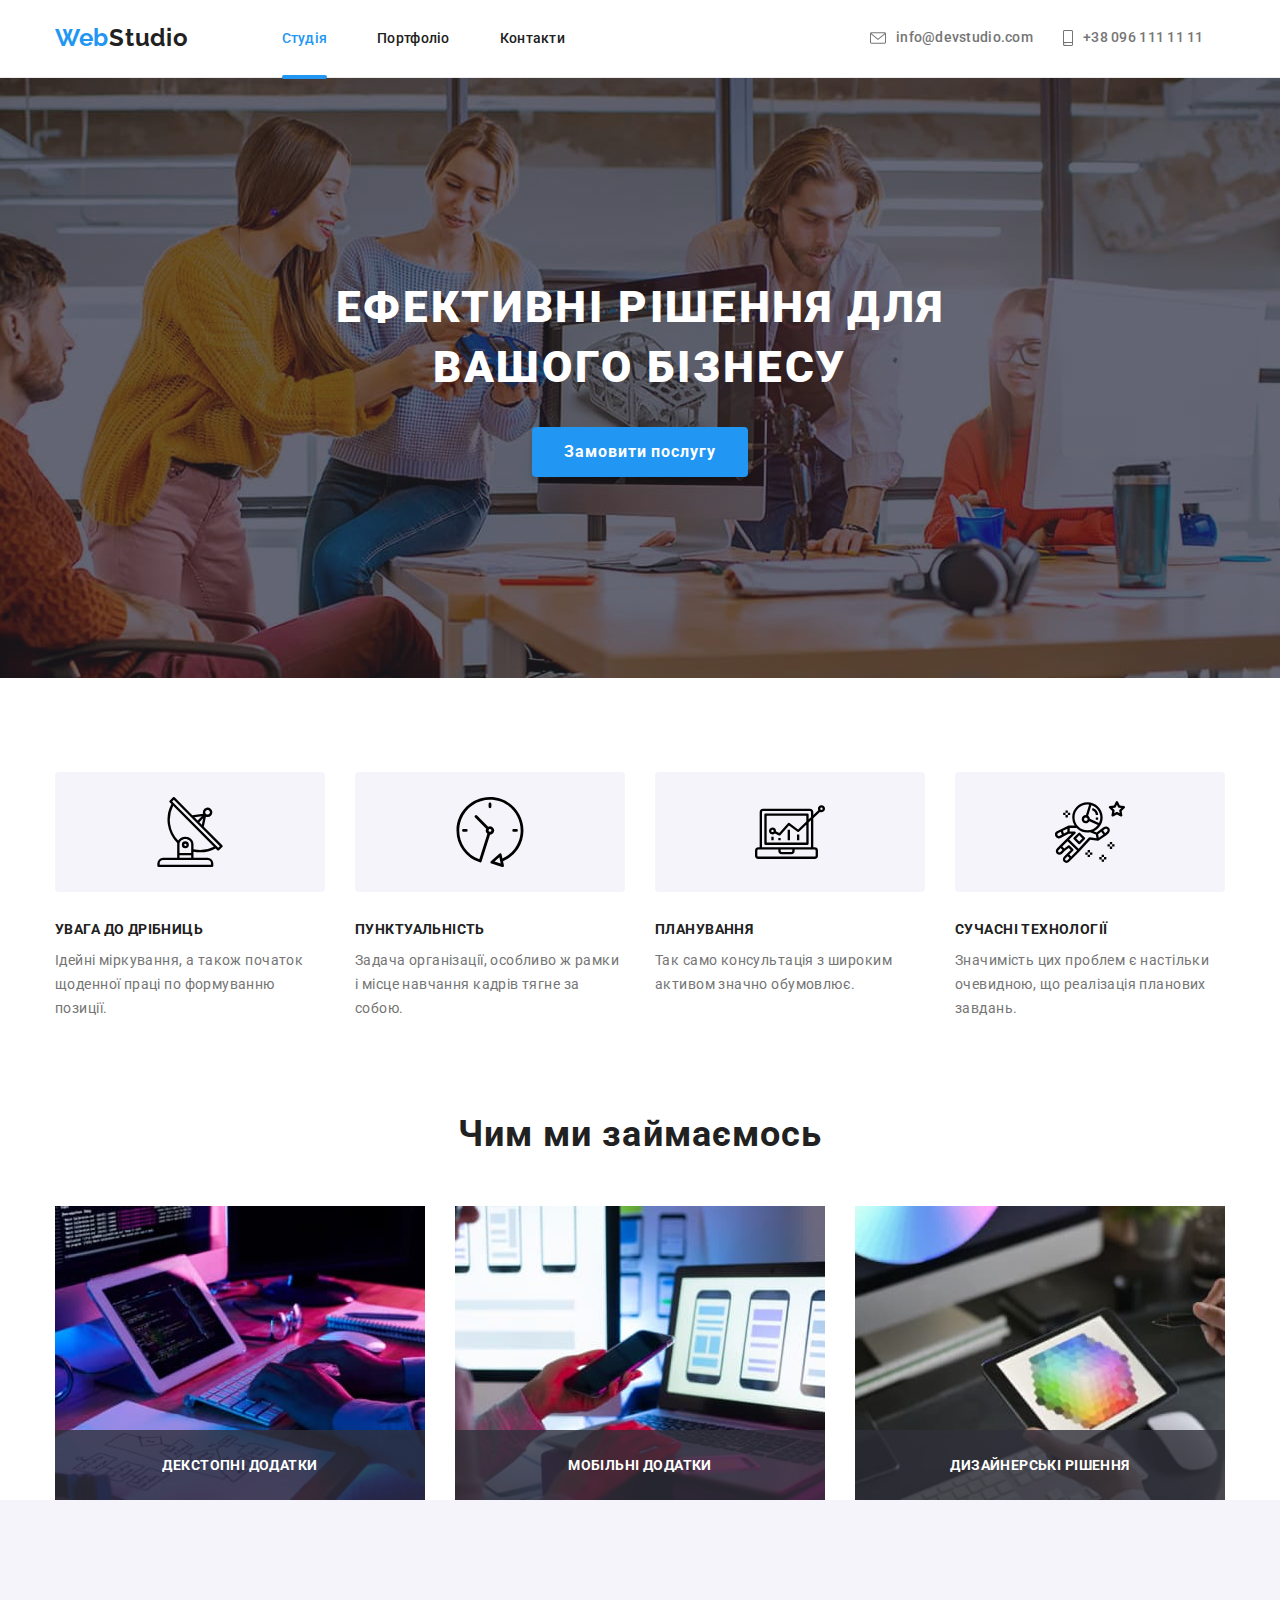
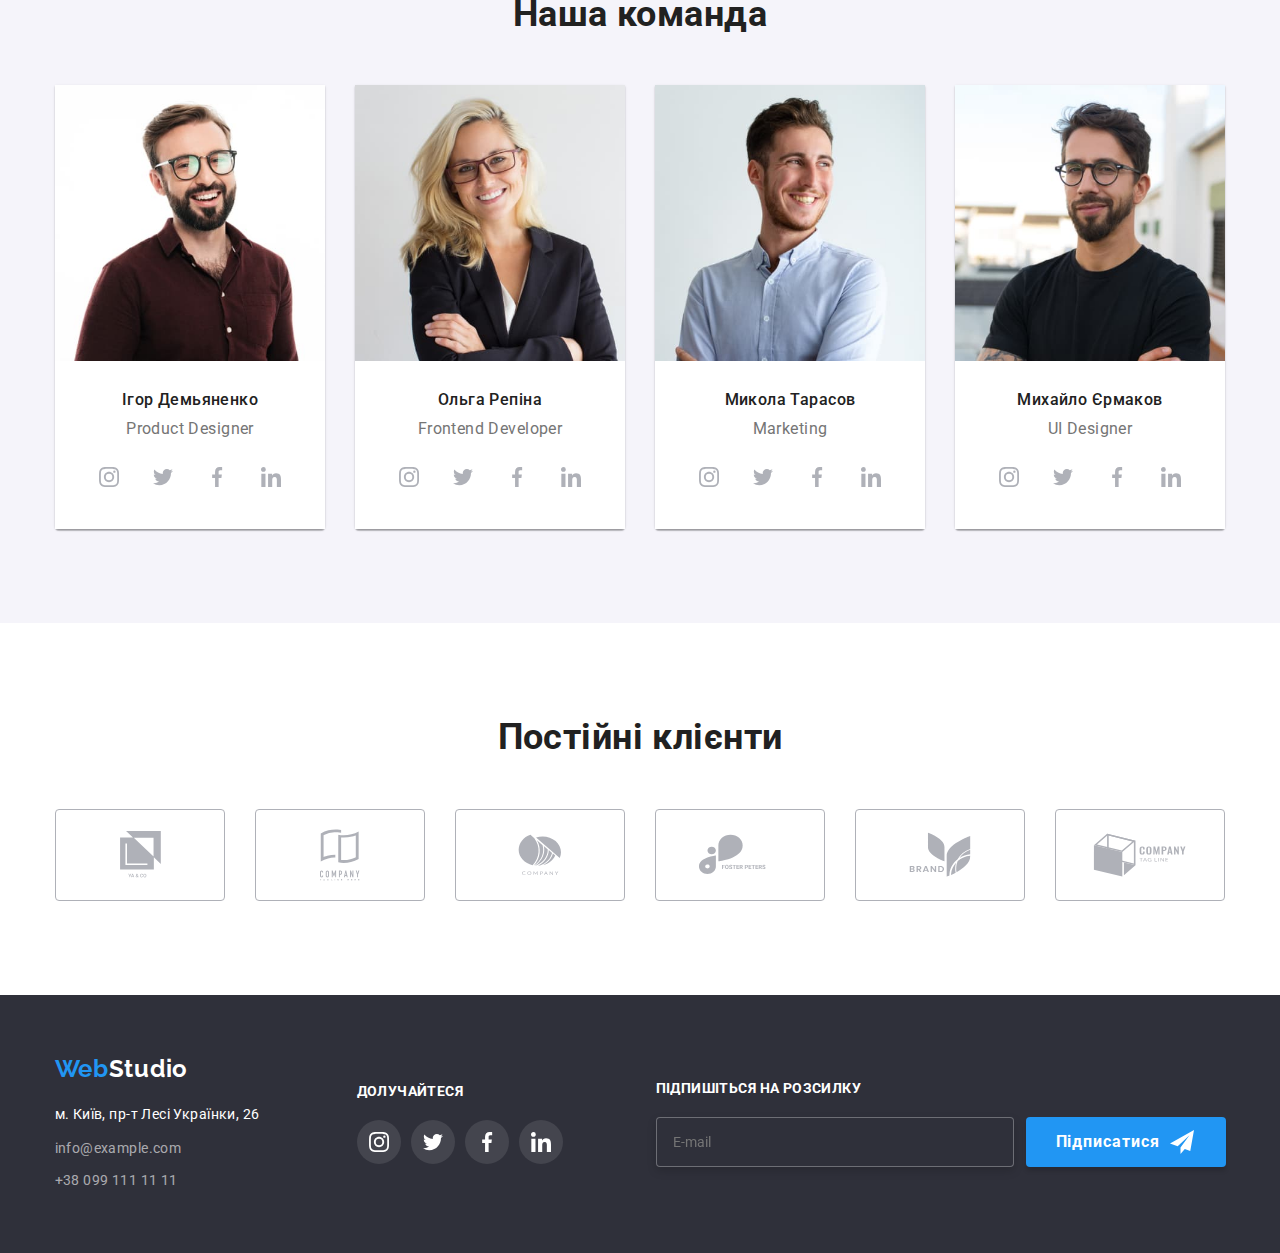
==== index.html @ 0b8492c7 "mobile menu fix" ====
<!DOCTYPE html>
<html lang="uk">
<head>
    <meta charset="UTF-8">
    <meta http-equiv="X-UA-Compatible" content="IE=edge">
    <meta name="viewport" content="width=device-width, initial-scale=1.0">
    <title>Document</title>
    <link rel="preconnect" href="https://fonts.googleapis.com">
    <link rel="preconnect" href="https://fonts.gstatic.com" crossorigin>
    <link href="https://fonts.googleapis.com/css2?family=Raleway:wght@700&family=Roboto:wght@400;500;700;900&display=swap"
        rel="stylesheet">
    <link rel="stylesheet" href="./css/main.min.css">
</head>
<body>   
    <header class="header">
    <div class="container header__container">
        
        <a href="./index.html" class="logo"><span class="logo__text">Web</span>Studio</a>
         <button
            type="button"
            class="menu-backdrop__button"
            aria-expanded="false"
            aria-controls="menu-backdrop__container"
            data-menu-open=""
          >
            <svg
              class="menu-backdrop__menu-icon"
              width="40"
              height="40"
              aria-label="Переключатель мобтльного меню"
            >
              <use class="menu-backdrop__icon-menu" href="./images/icons.svg#menu-open"></use>
            </svg>
          </button>
          <div class="menu-backdrop" id="nav__menu-container" data-menu>
            <div class="menu-backdrop__container">
              <button
                type="button"
                class="menu-backdrop__button menu-backdrop__button--cross"
                aria-expanded="false"
                aria-controls="menu-backdrop__container"
                data-menu-close
              >
                <svg
                  class="menu-backdrop__menu-icon"
                  width="40"
                  height="40"
                  aria-label="Переключатель мобтльного меню"
                >
                  <use
                    class="menu-backdrop__icon-cross"
                    href="./images/icons.svg#close"
                  ></use>
                </svg>
              </button>
        <nav class="header__nav">
            <ul class="list-nav">
                <li class="list-nav__items">
                    <a href="./index.html" class="list-nav__link list-nav__link--active">Студія</a>
                </li>
                <li class="list-nav__items">
                    <a href="./portfolio.html" class="list-nav__link">Портфоліо</a>
                </li>
                <li class="list-nav__items">
                    <a href="" class="list-nav__link">Контакти</a>
                </li>
            </ul>
        </nav>
        <div class="header__container-links">     
                <a href="mailto:info@devstudio.com" class="header__link header__link-email">
                    <svg width="16" height="12" class="header__icon">
                                    <use href="./images/icons.svg#icon-mail"></use>
                                </svg>
                    info@devstudio.com
                </a>
                <a href="tel:+380961111111" class="header__link header__link-tel">
                    <svg width="10" height="16" class="header__icon">
                        <use href="./images/icons.svg#smartphone"></use>
                    </svg>
                    +38 096 111 11 11</a>
        </div>
        <ul class="header__social-networks">
            <li class="header__items">
                <a href="" class="header__social-link">Instagram</a>
            </li>
            <li class="header__items">
                <a href="" class="header__social-link">Twitter</a>
            </li>
            <li class="header__items">
                <a href="" class="header__social-link">Facebook</a>
            </li>
            <li class="header__items">
                <a href="" class="header__social-link">LinkedIn</a>
            </li>
        </ul>
        </div>
        </div>
    </div>
   </header> 
         <main>
         <!--Головний баннер-->
         <section class="hero">
             <div class="container hero-container">
             <h1 class="hero-title">
                 ЕФЕКТИВНІ РІШЕННЯ ДЛЯ ВАШОГО БІЗНЕСУ
             </h1>
                     <button type="button" class="hero-btn" data-modal-open>Замовити послугу</button>
            <div class="backdrop backdrop__is-hidden" data-modal>
                <div class="modal">
                    <button type="button" class="button-modal-close data-modal-close" data-modal-close>
                        <svg width="11" height="11" class="button-modal-close__icon">
                            <use href="./images/icons.svg#close"></use>
                        </svg>
                    </button >
                     <form class="form" name="data-transfer" autocomplete="on">
                     <strong class="form-title">Залиште свої дані, ми вам передзвонимо</strong>
                     <div role="group" class="form-group-field">
                        <label class="form-label" for="user-name">Ім'я</label>
                     <div class="form-field">
                        <svg class="input-icon">
                        <use href="./images/icons.svg#person-black"></use>
                        </svg>
                        <input class="form-input" type="text" name="user-name" id="user-name" minlength="3" placeholder=" " required="" autofocus="">
                     </div>
                     <label class="form-label" for="user-phone">Телефон</label>
                     <div class="form-field">
                         <svg class="input-icon">
                         <use href="./images/icons.svg#phone-black"></use>
                         </svg>
                         <input class="form-input" type="tel" name="user-phone" id="user-phone" pattern="\+?[0-9\s\-\(\)]+" placeholder=" " required="">
                     </div>
                     <label class="form-label" for="user-email">Пошта</label>
                     <div class="form-field">
                         <svg class="input-icon">
                         <use href="./images/icons.svg#email-black"></use>
                         </svg>
                         <input class="form-input" type="email" name="user-email" id="user-email" placeholder=" " required="">
                     </div>
                         <label class="form-label" for="user-notes">Коментар</label>
                         <textarea class="form-textarea" name="user-notes" id="user-notes" rows="3" placeholder="Введіть текст"></textarea>
                     </div>
                         <label class="form-agreement-label">
                         <input class="checkbox hide" type="checkbox" name="user-agreement" required="">
                           Погоджуюся з розсилкою та приймаю&nbsp;
                         <a class="form-agreement-link" href="#">Умови договору</a>
                         <svg class="form-agreement-icon-check">
                             <use href="./images/icons.svg#icon-form-check"></use>
                         </svg>
                         <svg class="form-agreement-icon-checked">
                             <use href="./images/icons.svg#icon-form-checked"></use>
                         </svg>
                         </label>
                             <button class="form-submit-btn" type="submit">Відправити</button>
                     </form>
                     </div>
             </div>
             </div>
         </section>
         <!--Переваги нашої фірми-->
          <section class="section advantege-section">
             <h2 class="hide">Переваги нашої фірми</h2>
             <div class="container">
             <ul class="advantage-list">
             <li class="advantage-item">
                 <div class="advantege-icon">
                     <svg width="70" height="70">
                    <use href="./images/icons.svg#antenna">
                    </use>
                </svg> 
                 </div>
                 <h3 class="advantage-titles">
                     Увага до дрібниць
                 </h3>
                 <p class="advantage-explanations">
                     Ідейні міркування, а також початок щоденної праці по формуванню позиції.
                 </p>
             </li>
             <li class="advantage-item">
                 <div class="advantege-icon">
                     <svg width="70" height="70">
                    <use href="./images/icons.svg#clock">
                    </use>
                </svg> 
                 </div>
                 <h3 class="advantage-titles">
                     Пунктуальність
                 </h3>
                 <p class="advantage-explanations">
                     Задача організації, особливо ж рамки і місце навчання кадрів тягне за собою.
                 </p>
             </li>
             <li class="advantage-item">
                 <div class="advantege-icon">
                     <svg width="70" height="70">
                    <use href="./images/icons.svg#diagram">
                    </use>
                </svg> 
                 </div>
                 <h3 class="advantage-titles">
                     Планування
                 </h3>
                 <p class="advantage-explanations">
                     Так само консультація з широким активом значно обумовлює.
                 </p>
             </li>
             <li class="advantage-item">
                 <div class="advantege-icon">
                     <svg width="70" height="70">
                    <use href="./images/icons.svg#astronaut">
                    </use>
                </svg> 
                 </div>
                 <h3 class="advantage-titles">
                     Сучасні технології
                 </h3>
                 <p class="advantage-explanations">
                      Значимість цих проблем є настільки очевидною, що реалізація планових завдань.
                 </p>
             </li>
         </ul>
         </div>
         </section>
         <!--Чим ми займаємось-->
            <section class="task-section">
             <div class="task-container">
                  <h2 class="headlines">Чим ми займаємось</h2>
             <ul class="task-list">
                 <li class="task-item">
                     <img  srcset="./images/box-370.jpg 1x, ./images/box-740@2x.jpg 2x"
                     src="images/box-370.jpg"
                      alt="Компьютер"
                        class="img-task"
>
                      <div class="task-name-thumb">
                         <p class="task-name">Декстопні додатки</p>
                     </div>
                 </li>
                 <li class="task-item">
                     <img srcset="./images/mobile-370.jpg 1x, ./images/mobile-740@2x.jpg 2x"
                     src="images/mobile-370.jpg"
                      alt="ноутбук"
                         class="img-task"
                         >
                     <div class="task-name-thumb">
                         <p class="task-name">Мобільні додатки</p>
                     </div>
                 </li>
                 <li class="task-item">
                     <img srcset="./images/design-370.jpg 1x, ./images/design-740@2x.jpg 2x"
                        src="images/design-370.jpg"
                         alt="планшет"
                           class="img-task"
                           >
                     <div class="task-name-thumb">
                         <p class="task-name">Дизайнерські рішення</p>
                     </div>
                 </li>
             </ul>
             </div>
         </section>
         <!--Наша команда-->
                <section class="team section">
        <div class="container">
            <h2 class="team__title">Наша команда</h2>
            <ul class="team__list">
                <li class="team__items">
                    <img srcset="./images/igor-450.jpg 1x, ./images/igor-354.jpg 1x, ./images/igor-270.jpg 1x, ./images/igor-900x2.jpg 2x, ./images/igor-708x2.jpg 2x, ./images/igor-540x2.jpg 2x"
                     src="images/igor-450.jpg"
                      alt="Фото Игоря Демьяненко"
                       >
                    <div class="team__container-members">
                        <h3 class="team__name">Ігор Демьяненко</h3>
                        <p class="team__text">Product Designer</p>
                        <ul class="social-networks">
                            <li class="social-networks__items">
                                <a href="" class="social-networks__link">
                                    <svg class="social-networks__icon">
                                        <use href="./images/icons.svg#instagram"></use>
                                    </svg>
                                </a>
                            </li>
                            <li class="social-networks__items">
                                <a href="" class="social-networks__link">
                                <svg class="social-networks__icon">
                                    <use href="./images/icons.svg#twitter"></use>
                                </svg>
                                </a>
                            </li>
                            <li class="social-networks__items">
                                <a href="" class="social-networks__link">
                                <svg class="social-networks__icon">
                                    <use href="./images/icons.svg#facebook"></use>
                                </svg>
                                </a>
                            </li>
                            <li class="social-networks__items">
                                <a href="" class="social-networks__link">
                                <svg class="social-networks__icon">
                                    <use href="./images/icons.svg#linkedin"></use>
                                </svg>
                                </a>
                            </li>
                        </ul>
                    </div> 
                </li>
                <li class="team__items">
                    <img srcset="./images/olga-450.jpg 1x, ./images/olga-354.jpg 1x, ./images/olga-270.jpg 1x, ./images/olga-900@2x.jpg 2x, ./images/olga-708@2x.jpg 2x, ./images/olga-540@2x.jpg 2x"
                     src="images/olga-450.jpg"
                      alt="Фото Ольги Репиной"
                       >
                    <div class="team__container-members">
                        <h3 class="team__name">Ольга Репіна</h3>
                        <p class="team__text">Frontend Developer</p>
                        <ul class="social-networks">
                            <li class="social-networks__items">
                                <a href="" class="social-networks__link">
                                    <svg class="social-networks__icon">
                                        <use href="./images/icons.svg#instagram"></use>
                                    </svg>
                                </a>
                            </li>
                            <li class="social-networks__items">
                                <a href="" class="social-networks__link">
                                    <svg class="social-networks__icon">
                                        <use href="./images/icons.svg#twitter"></use>
                                    </svg>
                                </a>
                            </li>
                            <li class="social-networks__items">
                                <a href="" class="social-networks__link">
                                    <svg class="social-networks__icon">
                                        <use href="./images/icons.svg#facebook"></use>
                                    </svg>
                                </a>
                            </li>
                            <li class="social-networks__items">
                                <a href="" class="social-networks__link">
                                    <svg class="social-networks__icon">
                                        <use href="./images/icons.svg#linkedin"></use>
                                    </svg>
                                </a>
                            </li>
                        </ul>
                    </div>
                </li>
                <li class="team__items">
                    <img srcset="./images/nikola-450.jpg 1x, ./images/nikola-354.jpg 1x, ./images/nikola-270.jpg 1x, ./images/nikola-900@2x.jpg 2x, ./images/nikola-708@2x.jpg 2x, ./images/nikola-540@2x.jpg 2x"
                     src="images/nikola-450.jpg"
                      alt="Фото Николая Тарасова"
                       >
                    <div class="team__container-members">
                        <h3 class="team__name">Микола Тарасов</h3>
                        <p class="team__text">Marketing</p>
                        <ul class="social-networks">
                            <li class="social-networks__items">
                                <a href="" class="social-networks__link">
                                    <svg class="social-networks__icon">
                                        <use href="./images/icons.svg#instagram"></use>
                                    </svg>
                                </a>
                            </li>
                            <li class="social-networks__items">
                                <a href="" class="social-networks__link">
                                    <svg class="social-networks__icon">
                                        <use href="./images/icons.svg#twitter"></use>
                                    </svg>
                                </a>
                            </li>
                            <li class="social-networks__items">
                                <a href="" class="social-networks__link">
                                    <svg class="social-networks__icon">
                                        <use href="./images/icons.svg#facebook"></use>
                                    </svg>
                                </a>
                            </li>
                            <li class="social-networks__items">
                                <a href="" class="social-networks__link">
                                    <svg class="social-networks__icon">
                                        <use href="./images/icons.svg#linkedin"></use>
                                    </svg>
                                </a>
                            </li>
                        </ul>
                    </div>
                </li>
                <li class="team__items">
                    <img srcset="./images/mixail-450.jpg 1x, ./images/mixail-354.jpg 1x, ./images/mixail-270.jpg 1x, ./images/mixail-900@2x.jpg 2x, ./images/mixail-708@2x.jpg 2x, ./images/mixail-540@2x.jpg 2x"
                      src="images/mixail-450.jpg"
                      alt="Фото Михаила Ермакова"
                      >
                    <div class="team__container-members">
                        <h3 class="team__name">Михайло Єрмаков</h3>
                        <p class="team__text">UI Designer</p>
                        <ul class="social-networks">
                            <li class="social-networks__items">
                                <a href="" class="social-networks__link">
                                    <svg class="social-networks__icon">
                                        <use href="./images/icons.svg#instagram"></use>
                                    </svg>
                                </a>
                            </li>
                            <li class="social-networks__items">
                                <a href="" class="social-networks__link">
                                    <svg class="social-networks__icon">
                                        <use href="./images/icons.svg#twitter"></use>
                                    </svg>
                                </a>
                            </li>
                            <li class="social-networks__items">
                                <a href="" class="social-networks__link">
                                    <svg class="social-networks__icon">
                                        <use href="./images/icons.svg#facebook"></use>
                                    </svg>
                                </a>
                            </li>
                            <li class="social-networks__items">
                                <a href="" class="social-networks__link">
                                    <svg class="social-networks__icon">
                                        <use href="./images/icons.svg#linkedin"></use>
                                    </svg>
                                </a>
                            </li>
                        </ul>
                    </div>  
                </li>
            </ul>
        </div>  
      </section>
                  <!-- Наші клієнти -->
                     <section class="partners section">
        <div class="container">
            <h2 class="partners__title">Постійні клієнти</h2>
        <ul class="partners__list">
            <li class="partners__items">
                <a href="" class="partners__link">
                    <svg class="partners__icon" width="41" height="46.7">
                        <use href="./images/icons.svg#yaco"></use>
                    </svg>
                </a>
            </li>
            <li class="partners__items">
                <a href="" class="partners__link">
                    <svg class="partners__icon" width="40" height="52">
                        <use href="./images/icons.svg#companytab"></use>
                    </svg>
                </a>
            </li>
            <li class="partners__items">
                <a href="" class="partners__link">
                    <svg class="partners__icon" width="43.46" height="41.18">
                        <use href="./images/icons.svg#company"></use>
                    </svg>
                </a>
            </li>
            <li class="partners__items">
                <a href="" class="partners__link">
                    <svg class="partners__icon" width="84.44" height="40.62">
                        <use href="./images/icons.svg#foster"></use>
                    </svg>
                </a>
            </li>
            <li class="partners__items">
                <a href="" class="partners__link">
                    <svg class="partners__icon" width="62.54" height="45.43">
                        <use href="./images/icons.svg#brand"></use>
                    </svg>
                </a>
            </li>
            <li class="partners__items">
                <a href="" class="partners__link">
                    <svg class="partners__icon" width="93.79" height="43.93">
                        <use href="./images/icons.svg#companytag"></use>
                    </svg>
                </a>
            </li>
        </ul>
        </div>
      </section>   
   </main>
     <footer class="footer">
    <div class="container footer__container">
    <div class="footer__container-address">
        <a href="./index.html" class=" logo logo__footer"><span class="logo__text">Web</span>Studio</a>
        <address class="address">
            <p class="address__text">м. Київ, пр-т Лесі Українки, 26</p>
            <a href="mailto:info@example.com" class="address__link">info@example.com</a> <br />
            <a href="tel:+380991111111" class="address__link">+38 099 111 11 11</a>
        </address>
    </div>
    <div class="footer__container-social-network">
        <p class="footer__text-invitations">Долучайтеся</p>
        <ul class="footer__list">
            <li class="footer__items">
                <a class="footer__link" href="">
                    <svg class="footer__social-network-icon">
                        <use href="./images/icons.svg#instagram"></use>
                    </svg>
                </a>
            </li>
            <li class="footer__items">
                <a class="footer__link" href="">
                    <svg class="footer__social-network-icon">
                        <use href="./images/icons.svg#twitter"></use>
                    </svg>
                </a> 
            </li>
            <li class="footer__items">
                <a class="footer__link" href="">
                    <svg class="footer__social-network-icon">
                        <use href="./images/icons.svg#facebook"></use>
                    </svg>
                </a> 
            </li>
            <li class="footer__items">
                <a class="footer__link" href="">
                    <svg class="footer__social-network-icon">
                        <use href="./images/icons.svg#linkedin"></use>
                    </svg>
                </a> 
            </li>
        </ul>
    </div>
    <form class="form-footer">
        <div class="form-footer__field">
        <label class="form-footer__label">Підпишіться на розсилку
            <input class="form-footer__input" type="email" name="email" placeholder="E-mail" autocomplete="email">
        </label>
        </div>
        <button class="button-footer" type="submit">Підписатися
            <svg class="button-footer-icon" width="24" height="24">
                <use href="./images/icons.svg#icon-send"></use>
            </svg>
        </button>
    </form>
    </div>
   </footer>
     <script src="./js/modal.js"></script>
     <script src="./js/mobile.js"></script>
</body>
</html>
---- css/main.min.css ----
/*! modern-normalize v1.1.0 | MIT License | https://github.com/sindresorhus/modern-normalize */*,::before,::after{-webkit-box-sizing:border-box;box-sizing:border-box}html{line-height:1.15;-webkit-text-size-adjust:100%;-moz-tab-size:4;-o-tab-size:4;tab-size:4}body{margin:0;font-family:system-ui,-apple-system,"Segoe UI",Roboto,Helvetica,Arial,sans-serif,"Apple Color Emoji","Segoe UI Emoji"}hr{height:0;color:inherit}abbr[title]{-webkit-text-decoration:underline dotted;text-decoration:underline dotted}b,strong{font-weight:bolder}code,kbd,samp,pre{font-family:ui-monospace, SFMono-Regular, Consolas, 'Liberation Mono', Menlo, monospace;font-size:1em}small{font-size:80%}sub,sup{font-size:75%;line-height:0;position:relative;vertical-align:baseline}sub{bottom:-0.25em}sup{top:-0.5em}table{text-indent:0;border-color:inherit}button,input,optgroup,select,textarea{font-family:inherit;font-size:100%;line-height:1.15;margin:0}button,select{text-transform:none}button,[type='button'],[type='reset'],[type='submit']{-webkit-appearance:button}::-moz-focus-inner{border-style:none;padding:0}:-moz-focusring{outline:1px dotted ButtonText}:-moz-ui-invalid{box-shadow:none}legend{padding:0}progress{vertical-align:baseline}::-webkit-inner-spin-button,::-webkit-outer-spin-button{height:auto}[type='search']{-webkit-appearance:textfield;outline-offset:-2px}::-webkit-search-decoration{-webkit-appearance:none}::-webkit-file-upload-button{-webkit-appearance:button;font:inherit}summary{display:list-item}h1,h2,h3,h4,h5,h6{margin:0;padding:0;color:#212121}ul{padding:0;margin:0;list-style:none}p{margin:0;padding:0}img{display:block;width:450px}@media screen and (min-width: 768px){img{width:354px}}@media screen and (min-width: 1200px){img{width:270px}}input{padding:0;margin:0}button{cursor:pointer;border:none}a{text-decoration:none}.container,.task-container{width:1200px;padding-left:15px;padding-right:15px;margin-left:auto;margin-right:auto}.headlines{margin-bottom:50px;font-weight:700;font-size:36px;line-height:1.16;text-align:center;letter-spacing:0.03em}.hide{width:1px;height:1px;overflow:hidden;opacity:0;margin-top:-1px}body{font-family:'Roboto', sans-serif;font-size:12px;letter-spacing:0.03em;background-color:#fff;color:#757575}@media screen and (min-width: 1200px){body{font-size:14px;line-height:24px}}.container{width:480px;padding-left:15px;padding-right:15px;margin-left:auto;margin-right:auto}@media screen and (min-width: 480px){.container{width:480px}}@media screen and (min-width: 768px){.container{width:768px}}@media screen and (min-width: 1200px){.container{width:1200px}}.menu-backdrop{display:-webkit-box;display:-ms-flexbox;display:flex;background-color:#fff}.menu-backdrop.is-open{-webkit-transform:translateX(0);transform:translateX(0)}@media screen and (max-width: 767.98px){.menu-backdrop{position:fixed;top:0;left:0;right:0;bottom:0;-webkit-transform:translateX(100%);transform:translateX(100%);-webkit-transition:-webkit-transform;transition:-webkit-transform;transition:transform;transition:transform, -webkit-transform;-webkit-transition-duration:250ms;transition-duration:250ms;-webkit-transition-timing-function:0.4,0,0.2,1;transition-timing-function:0.4,0,0.2,1}}@media screen and (min-width: 768px){.menu-backdrop{-webkit-box-flex:2;-ms-flex-positive:2;flex-grow:2}}@media screen and (max-width: 1199.98px){.menu-backdrop{z-index:2}}.menu-backdrop__container{display:-webkit-box;display:-ms-flexbox;display:flex}@media screen and (max-width: 767.98px){.menu-backdrop__container{position:relative;-webkit-box-align:left;-ms-flex-align:left;align-items:left}}@media screen and (min-width: 768px){.menu-backdrop__container{-webkit-box-flex:2;-ms-flex-positive:2;flex-grow:2;-webkit-box-align:center;-ms-flex-align:center;align-items:center}}@media screen and (max-width: 767.98px){.menu-backdrop__container{width:100%;-webkit-box-orient:vertical;-webkit-box-direction:normal;-ms-flex-direction:column;flex-direction:column;padding:48px 40px;font-weight:500;font-size:40px;line-height:1.17;letter-spacing:0.02em}}.menu-backdrop__button{display:-webkit-inline-box;display:-ms-inline-flexbox;display:inline-flex;margin:0;padding:0;border:none;background-color:transparent}@media screen and (min-width: 768px){.menu-backdrop__button{display:none}}.menu-backdrop__button--cross{position:absolute;top:10px;right:15px}@media screen and (min-width: 768px){.menu-backdrop__button--cross{display:none}}.menu-backdrop__icon-cross{display:none}.is-open .menu-backdrop__icon-cross{display:block}.is-open .menu-backdrop__icon-menu{display:none}.header{border-bottom:1px solid #ECECEC}.header__container{display:-webkit-box;display:-ms-flexbox;display:flex;-webkit-box-pack:justify;-ms-flex-pack:justify;justify-content:space-between;-webkit-box-align:center;-ms-flex-align:center;align-items:center;padding-top:16px;padding-bottom:16px}@media screen and (min-width: 768px){.header__container{padding-top:21px;padding-bottom:21px}}@media screen and (min-width: 1200px){.header__container{-webkit-box-pack:start;-ms-flex-pack:start;justify-content:start;padding-top:24px;padding-bottom:25px}}.header__button{width:40px;height:40px;padding:0;margin-left:auto;background-color:#fff;border:1px solid transparent}@media screen and (min-width: 768px){.header__button{display:none}}.header__button:hover .header__icon-close,.header__button:focus .header__icon-close{fill:#2196F3}.header__button .header__icon-close{display:none}.header__button.is-open .header__icon-close{display:block}.header__button:hover .header__icon-open,.header__button:focus .header__icon-open{fill:#2196F3}.header__button.is-open .header__icon-open{display:none;width:40px;height:40px}@media screen and (max-width: 767px){.header__nav{margin-bottom:302px}}@media screen and (min-width: 768px){.list-nav{display:-webkit-box;display:-ms-flexbox;display:flex;-webkit-box-pack:center;-ms-flex-pack:center;justify-content:center;-webkit-box-align:center;-ms-flex-align:center;align-items:center}}@media screen and (min-width: 1200px){.list-nav{margin-left:93px}}@media screen and (max-width: 767px){.list-nav__items:not(:last-child){margin-bottom:32px}}@media screen and (min-width: 768px){.list-nav__items:not(:first-child){margin-left:50px}}.list-nav__link{display:inline-block;font-weight:500;font-size:40px;line-height:1.17;letter-spacing:0.02em;text-decoration:none;color:#212121;-webkit-transition:color;transition:color;-webkit-transition-duration:250ms;transition-duration:250ms;-webkit-transition-timing-function:0.4,0,0.2,1;transition-timing-function:0.4,0,0.2,1}.list-nav__link:hover,.list-nav__link:focus{color:#2196F3}@media screen and (min-width: 768px){.list-nav__link{font-size:14px;line-height:1.14}}.list-nav__link--active{color:#2196F3}@media screen and (min-width: 768px){.list-nav__link--active{position:relative}.list-nav__link--active::after{content:" ";position:absolute;left:0;bottom:0;width:100%;height:4px;border-radius:2px;background-color:#2196F3;-webkit-transform:translateY(34px);transform:translateY(34px)}}@media screen and (min-width: 1200px){.list-nav__link--active::after{-webkit-transform:translateY(32px);transform:translateY(32px)}}@media screen and (max-width: 767px){.header__container-links{display:-webkit-box;display:-ms-flexbox;display:flex;-ms-flex-wrap:wrap;flex-wrap:wrap;-webkit-box-orient:vertical;-webkit-box-direction:reverse;-ms-flex-direction:column-reverse;flex-direction:column-reverse;margin-bottom:64px}}@media screen and (min-width: 768px){.header__container-links{margin-left:84px}}@media screen and (min-width: 1200px){.header__container-links{display:-webkit-box;display:-ms-flexbox;display:flex;-webkit-box-pack:center;-ms-flex-pack:center;justify-content:center;-webkit-box-align:center;-ms-flex-align:center;align-items:center;margin-left:305px}}.header__link{display:block;font-weight:500;letter-spacing:0.02em;text-decoration:none}@media screen and (min-width: 768px){.header__link:hover,.header__link:focus{color:#2196F3}}.header__link-tel{font-size:34px;line-height:1.17;color:#2196F3}@media screen and (max-width: 767px){.header__link-tel{margin-bottom:32px}}@media screen and (min-width: 768px){.header__link-tel{display:-webkit-box;display:-ms-flexbox;display:flex;-webkit-box-align:center;-ms-flex-align:center;align-items:center;font-size:12px;line-height:1.16;color:#757575}}@media screen and (min-width: 1200px){.header__link-tel{font-size:14px;line-height:1.14;margin-left:30px}}.header__link-email{font-size:24px;line-height:1.16;color:#757575}@media screen and (min-width: 768px){.header__link-email{display:-webkit-box;display:-ms-flexbox;display:flex;-webkit-box-pack:center;-ms-flex-pack:center;justify-content:center;-webkit-box-align:center;-ms-flex-align:center;align-items:center;font-size:12px;margin-bottom:10px}}@media screen and (min-width: 1200px){.header__link-email{font-size:14px;line-height:1.14;margin-bottom:0}}.header__icon{display:none}@media screen and (min-width: 768px){.header__icon{display:inline-block;margin-right:10px;fill:currentColor}}.header__social-networks{display:-webkit-box;display:-ms-flexbox;display:flex}@media screen and (min-width: 768px){.header__social-networks{display:none}}.header__items:not(:last-child){padding-right:10px;border-right:1px solid rgba(33,33,33,0.2)}.header__items:not(:first-child){margin-left:10px}.header__social-link{font-weight:500;font-size:18px;line-height:1.22;letter-spacing:0.02em;color:#2196F3;text-decoration:none}.logo{display:block;font-family:"Raleway",sans-serif;font-weight:700;font-size:24px;line-height:1.16;letter-spacing:0.03em;text-decoration:none;color:#212121}.logo__text{color:#2196F3}.logo__footer{margin-left:auto;margin-right:auto;margin-bottom:20px;color:#fff}.hero{margin-right:auto;margin-left:auto;background-image:-webkit-gradient(linear, left top, right top, from(rgba(47,48,58,0.4)), to(rgba(47,48,58,0.4))),url("../images/hero480.jpg");background-image:linear-gradient(to right, rgba(47,48,58,0.4), rgba(47,48,58,0.4)),url("../images/hero480.jpg");background-size:contain;background-repeat:no-repeat;background-position:center}@media screen and (min-width: 768px){.hero{background-image:-webkit-gradient(linear, left top, right top, from(rgba(47,48,58,0.4)), to(rgba(47,48,58,0.4))),url("../images/hero768.jpg");background-image:linear-gradient(to right, rgba(47,48,58,0.4), rgba(47,48,58,0.4)),url("../images/hero768.jpg")}}@media screen and (min-width: 1200px){.hero{background-image:-webkit-gradient(linear, left top, right top, from(rgba(47,48,58,0.4)), to(rgba(47,48,58,0.4))),url("../images/hero1600.jpg");background-image:linear-gradient(to right, rgba(47,48,58,0.4), rgba(47,48,58,0.4)),url("../images/hero1600.jpg");background-size:cover}}.hero-container{width:480px;height:400px;padding-top:118px;padding-bottom:118px;text-align:center}@media screen and (min-width: 768px){.hero-container{width:768px}}@media screen and (min-width: 1200px){.hero-container{width:1200px;height:600px;padding-top:200px;padding-bottom:200px}}.hero-title{margin-left:auto;margin-right:auto;margin-bottom:30px;width:380px;font-weight:900;font-size:26px;line-height:42px;text-align:center;letter-spacing:0.06em;text-transform:uppercase;color:#fff}@media screen and (min-width: 1200px){.hero-title{width:696px;font-size:44px;line-height:1.36}}.hero-btn{padding:10px 32px;color:#fff;background-color:#2196F3;-webkit-box-shadow:0px 4px 4px rgba(0,0,0,0.15);box-shadow:0px 4px 4px rgba(0,0,0,0.15);border-radius:4px;font-weight:bold;font-size:16px;line-height:calc(30 / 16);letter-spacing:0.06em;cursor:pointer;-webkit-transition-property:background-color;transition-property:background-color;-webkit-transition-duration:250ms;transition-duration:250ms;-webkit-transition-timing-function:0.4,0,0.2,1;transition-timing-function:0.4,0,0.2,1}.hero-btn:focus,.hero-btn:hover{background-color:#188CE8}.backdrop{position:fixed;left:0;top:0;width:100%;height:100%;background-color:rgba(0,0,0,0.2);opacity:1;-webkit-transition:opacity;transition:opacity;-webkit-transition-duration:250ms;transition-duration:250ms;-webkit-transition-timing-function:0.4,0,0.2,1;transition-timing-function:0.4,0,0.2,1;z-index:1}.backdrop__is-hidden{opacity:0;pointer-events:none}.modal{position:absolute;top:50%;left:50%;width:450px;height:609px;padding:40px;background-color:#fff;-webkit-box-shadow:0px 1px 3px rgba(0,0,0,0.12),0px 1px 1px rgba(0,0,0,0.14),0px 2px 1px rgba(0,0,0,0.2);box-shadow:0px 1px 3px rgba(0,0,0,0.12),0px 1px 1px rgba(0,0,0,0.14),0px 2px 1px rgba(0,0,0,0.2);border-radius:4px;-webkit-transform:translate(-50%, -50%) scale(1);transform:translate(-50%, -50%) scale(1);-webkit-transition:-webkit-transform;transition:-webkit-transform;transition:transform;transition:transform, -webkit-transform;-webkit-transition-duration:250ms;transition-duration:250ms;-webkit-transition-timing-function:0.4,0,0.2,1;transition-timing-function:0.4,0,0.2,1;z-index:20}.backdrop__is-hidden .modal{-webkit-transform:translate(-50%, -50%) scale(1.2);transform:translate(-50%, -50%) scale(1.2)}@media screen and (min-width: 1200px){.modal{width:528px}}.button-modal-close{position:absolute;display:-webkit-box;display:-ms-flexbox;display:flex;-webkit-box-pack:center;-ms-flex-pack:center;justify-content:center;-webkit-box-align:center;-ms-flex-align:center;align-items:center;padding:6px;top:11px;right:12px;width:30px;height:30px;border-radius:50%;background-color:#fff;border:1px solid rgba(0,0,0,0.1);cursor:pointer}.button-modal-close__icon{position:absolute;display:inline-block;width:18px;height:18px;margin:0;padding:0;fill:#000;-webkit-transition:fill;transition:fill;-webkit-transition-duration:250ms;transition-duration:250ms;-webkit-transition-timing-function:0.4,0,0.2,1;transition-timing-function:0.4,0,0.2,1}.button-modal-close:hover .button-modal-close__icon,.button-modal-close:focus .button-modal-close__icon{fill:#2196F3}.form{display:-webkit-box;display:-ms-flexbox;display:flex;-webkit-box-orient:vertical;-webkit-box-direction:normal;-ms-flex-direction:column;flex-direction:column;-webkit-box-align:center;-ms-flex-align:center;align-items:center;width:370px;text-align:left;padding:0}@media screen and (min-width: 1200px){.form{width:448px}}.form-title{font-weight:700;font-size:20px;line-height:1.15;text-align:center;color:#212121;margin-bottom:12px}.form-group-field{width:100%;font-size:16px;line-height:1.125;margin-bottom:20px}.form-label{display:block;font-size:12px;line-height:1.17;letter-spacing:0.01em;color:#757575;padding:0;margin-bottom:4px}.form-field{position:relative;width:100%;margin-bottom:10px}.input-icon{position:absolute;left:12px;top:50%;-webkit-transform:translateY(-50%);transform:translateY(-50%);width:18px;height:18px;fill:#212121;-webkit-transition:fill;transition:fill;-webkit-transition-duration:250ms;transition-duration:250ms;-webkit-transition-timing-function:0.4,0,0.2,1;transition-timing-function:0.4,0,0.2,1}.form-input{width:100%;min-height:40px;border:1px solid rgba(33,33,33,0.2);border-radius:4px;padding-left:42px;color:#757575;-webkit-transition-property:border;transition-property:border;-webkit-transition-duration:250ms;transition-duration:250ms;-webkit-transition-timing-function:0.4,0,0.2,1;transition-timing-function:0.4,0,0.2,1;outline:none}.form-textarea{display:block;width:100%;min-height:120px;border:1px solid rgba(33,33,33,0.2);border-radius:4px;padding:12px 16px;color:var(--secondary-color);margin:0;resize:none;outline:none;-webkit-transition-property:border;transition-property:border;-webkit-transition-duration:250ms;transition-duration:250ms;-webkit-transition-timing-function:0.4,0,0.2,1;transition-timing-function:0.4,0,0.2,1}.form-textarea:focus-within{border:1px solid #2196F3}.form-field:focus-within>.input-icon{fill:#2196F3}.form-input:focus-within{border:1px solid #2196f3}.form-textarea::-webkit-input-placeholder{color:rgba(117,117,117,0.5)}.form-textarea:-ms-input-placeholder{color:rgba(117,117,117,0.5)}.form-textarea::-ms-input-placeholder{color:rgba(117,117,117,0.5)}.form-textarea::placeholder{color:rgba(117,117,117,0.5)}.form-agreement-label{position:relative;display:-webkit-box;display:-ms-flexbox;display:flex;-webkit-box-align:center;-ms-flex-align:center;align-items:center;margin-bottom:30px;padding-left:24px;line-height:1.71;letter-spacing:0.03em;color:#757575}.form-agreement-link{color:#2196F3;text-decoration:underline}.form-agreement-icon-check{position:absolute;left:0;top:50%;-webkit-transform:translateY(-50%);transform:translateY(-50%);width:16px;height:15px;opacity:1;-webkit-transition:opacity;transition:opacity;-webkit-transition-duration:250ms;transition-duration:250ms;-webkit-transition-timing-function:0.4,0,0.2,1;transition-timing-function:0.4,0,0.2,1}.form-agreement-icon-checked{position:absolute;left:0;top:50%;-webkit-transform:translateY(-50%);transform:translateY(-50%);width:16px;height:15px;opacity:0;fill:#2196F3;-webkit-transition:opacity;transition:opacity;-webkit-transition-duration:250ms;transition-duration:250ms;-webkit-transition-timing-function:0.4,0,0.2,1;transition-timing-function:0.4,0,0.2,1}.checkbox:checked ~ .form-agreement-icon-check{opacity:0}.checkbox:checked ~ .form-agreement-icon-checked{opacity:1}.form-submit-btn{display:-webkit-box;display:-ms-flexbox;display:flex;-webkit-box-align:center;-ms-flex-align:center;align-items:center;-webkit-box-pack:center;-ms-flex-pack:center;justify-content:center;width:200px;height:50px;padding:0;font-weight:700;font-size:16px;line-height:1.875;letter-spacing:0.06em;color:#fff;-webkit-box-shadow:0px 4px 4px rgba(0,0,0,0.15);box-shadow:0px 4px 4px rgba(0,0,0,0.15);background-color:#2196F3;border:none;border-radius:4px;cursor:pointer;-webkit-transition:background-color;transition:background-color;-webkit-transition-duration:250ms;transition-duration:250ms;-webkit-transition-timing-function:0.4,0,0.2,1;transition-timing-function:0.4,0,0.2,1}.form-submit-btn:hover{background-color:#188CE8}.advantege-section{padding-top:60px;padding-bottom:60px}@media screen and (min-width: 1200px){.advantege-section{padding-top:94px;padding-bottom:94px}}.advantage-list{display:-webkit-box;display:-ms-flexbox;display:flex;-ms-flex-wrap:wrap;flex-wrap:wrap}@media screen and (min-width: 768px) and (max-width: 1199px){.advantage-list{margin:-15px}}.advantage-titles{margin-bottom:10px;font-weight:700;font-size:14px;line-height:1.14;letter-spacing:0.03em;text-transform:uppercase}@media screen and (min-width: 480px) and (max-width: 767px){.advantage-titles{text-align:center}}.advantege-icon{display:-webkit-box;display:-ms-flexbox;display:flex;-webkit-box-pack:center;-ms-flex-pack:center;justify-content:center;-webkit-box-align:center;-ms-flex-align:center;align-items:center;margin-bottom:30px;width:450px;height:120px;border-radius:4px;background-color:#F5F4FA}@media screen and (min-width: 768px){.advantege-icon{width:354px}}@media screen and (min-width: 1200px){.advantege-icon{width:270px}}@media screen and (max-width: 767px){.advantage-item:not(:last-child){margin-bottom:30px}}@media screen and (min-width: 768px) and (max-width: 1199px){.advantage-item{margin:15px;width:354px}}@media screen and (min-width: 1200px){.advantage-item{width:270px}.advantage-item:not(:first-child){margin-left:30px}}.advantage-explanations{font-size:14px;line-height:calc(24 / 14);letter-spacing:0.03em;color:#757575}.task-section{display:none}@media screen and (min-width: 1200px){.task-section{display:block;padding-top:0}}.task-list{display:-webkit-box;display:-ms-flexbox;display:flex}.task-item{position:relative;margin-right:30px}.task-item:last-child{margin-right:0px}.img-task{width:370px}.task-name-thumb{display:-webkit-box;display:-ms-flexbox;display:flex;-webkit-box-align:center;-ms-flex-align:center;align-items:center;-webkit-box-pack:center;-ms-flex-pack:center;justify-content:center;position:absolute;bottom:0;width:370px;height:70px;background:rgba(47,48,58,0.8)}.task-name{font-weight:bold;font-size:14px;line-height:calc(16 / 14);text-align:center;letter-spacing:0.03em;text-transform:uppercase;color:#fff}.section{padding-top:60px;padding-bottom:60px}@media screen and (min-width: 1200px){.section{padding-top:94px;padding-bottom:94px}}.team{background-color:#F5F4FA}.team__title{margin-bottom:30px;font-weight:700;font-size:28px;line-height:1.17;text-align:center}@media screen and (min-width: 1200px){.team__title{font-size:36px;line-height:1.16;margin-bottom:50px}}@media screen and (min-width: 768px) and (max-width: 1199px){.team__list{display:-webkit-box;display:-ms-flexbox;display:flex;-ms-flex-wrap:wrap;flex-wrap:wrap;margin:-15px}}@media screen and (min-width: 1200px){.team__list{display:-webkit-box;display:-ms-flexbox;display:flex}}.team__items{border-radius:0px 0px 4px 4px;-webkit-box-shadow:0px 1px 3px rgba(0,0,0,0.12),0px 1px 1px rgba(0,0,0,0.14),0px 2px 1px rgba(0,0,0,0.2);box-shadow:0px 1px 3px rgba(0,0,0,0.12),0px 1px 1px rgba(0,0,0,0.14),0px 2px 1px rgba(0,0,0,0.2)}@media screen and (max-width: 767px){.team__items{margin-bottom:30px}.team__items:last-child{margin-bottom:0}}@media screen and (min-width: 768px) and (max-width: 1199px){.team__items{margin:15px}}@media screen and (min-width: 1200px){.team__items{margin-left:30px}.team__items:first-child{margin-left:0}}.team__container-members{padding-top:30px;padding-bottom:24px;background-color:#fff}@media screen and (min-width: 1200px){.team__container-members{padding-bottom:30px}}.team__name{margin-bottom:10px;font-weight:500;font-size:16px;line-height:1.18;text-align:center}.team__text{margin-bottom:16px;font-size:16px;line-height:1.18;text-align:center}.social-networks{display:-webkit-box;display:-ms-flexbox;display:flex;-webkit-box-pack:center;-ms-flex-pack:center;justify-content:center}.social-networks__items{margin-left:10px}.social-networks__items:first-child{margin-left:0}.social-networks__link{display:inline-block;text-align:center;width:44px;height:44px;padding:12px;border-radius:50%;-webkit-transition:background-color, -webkit-transform;transition:background-color, -webkit-transform;transition:transform, background-color;transition:transform, background-color, -webkit-transform;-webkit-transition-duration:250ms;transition-duration:250ms;-webkit-transition-timing-function:0.4,0,0.2,1;transition-timing-function:0.4,0,0.2,1}.social-networks__items:hover .social-networks__link{background-color:#2196F3}.social-networks__link:focus{background-color:#2196F3}.social-networks__icon{fill:#AFB1B8;width:20px;height:20px;-webkit-transition:fill;transition:fill;-webkit-transition-duration:250ms;transition-duration:250ms;-webkit-transition-timing-function:0.4,0,0.2,1;transition-timing-function:0.4,0,0.2,1}.social-networks__items:hover .social-networks__icon{fill:#fff}.social-networks__link:focus .social-networks__icon{fill:#fff}@media screen and (max-width: 767px){.partners{padding-bottom:68px}}.partners__title{margin-bottom:30px;font-weight:700;font-size:28px;line-height:1.17;text-align:center}@media screen and (min-width: 1200px){.partners__title{font-size:36px;line-height:1.16;margin-bottom:50px}}.partners__list{display:-webkit-box;display:-ms-flexbox;display:flex}@media screen and (max-width: 1199px){.partners__list{-ms-flex-wrap:wrap;flex-wrap:wrap;margin:-15px}}@media screen and (max-width: 1199px){.partners__items{margin:15px}}@media screen and (min-width: 1200px){.partners__items{margin-left:30px}.partners__items:first-child{margin-left:0}}.partners__link{display:-webkit-box;display:-ms-flexbox;display:flex;-webkit-box-pack:center;-ms-flex-pack:center;justify-content:center;-webkit-box-align:center;-ms-flex-align:center;align-items:center;width:210px;height:92px;border:1px solid #AFB1B8;border-radius:4px;-webkit-transition:border;transition:border;-webkit-transition-duration:250ms;transition-duration:250ms;-webkit-transition-timing-function:0.4,0,0.2,1;transition-timing-function:0.4,0,0.2,1}.partners__items:hover .partners__link{border:1px solid #2196F3}.partners__link:focus{border:1px solid #2196F3}@media screen and (min-width: 768px){.partners__link{width:226px}}@media screen and (min-width: 1200px){.partners__link{width:170px}}.partners__icon{-webkit-transition:fill;transition:fill;-webkit-transition-duration:250ms;transition-duration:250ms;-webkit-transition-timing-function:0.4,0,0.2,1;transition-timing-function:0.4,0,0.2,1;fill:#AFB1B8}.partners__items:hover .partners__icon{fill:#2196F3}.partners__link:focus .partners__icon{fill:#2196F3}.footer{padding-top:60px;padding-bottom:60px;background-color:#2F303A}@media screen and (min-width: 768px){.footer__container{display:-webkit-box;display:-ms-flexbox;display:flex;-webkit-box-pack:center;-ms-flex-pack:center;justify-content:center}}@media screen and (max-width: 1199px){.footer__container{-ms-flex-wrap:wrap;flex-wrap:wrap}}@media screen and (min-width: 1200px){.footer__container{-webkit-box-align:center;-ms-flex-align:center;align-items:center}}.footer__container-address{width:232px}@media screen and (max-width: 767px){.footer__container-address{margin-left:auto;margin-right:auto}}@media screen and (max-width: 1199px){.footer__container-address{text-align:center}}.footer__container-social-network{width:206px}@media screen and (max-width: 767px){.footer__container-social-network{margin-left:auto;margin-right:auto;margin-bottom:60px}}@media screen and (min-width: 768px){.footer__container-social-network{margin-left:165px;margin-top:5px}}@media screen and (max-width: 1199px){.footer__container-social-network{text-align:center}}@media screen and (min-width: 1200px){.footer__container-social-network{margin-left:70px;margin-top:0}}.footer__text-invitations{margin-bottom:20px;font-weight:700;line-height:1.14;letter-spacing:0.03em;text-transform:uppercase;color:#fff}.footer__list{display:-webkit-box;display:-ms-flexbox;display:flex}.footer__items{margin-left:10px}.footer__items:first-child{margin-left:0}.footer__link{display:inline-block;text-align:center;padding:12px;width:44px;height:44px;border-radius:50%;background-color:rgba(255,255,255,0.1);-webkit-transition:background-color, -webkit-transform;transition:background-color, -webkit-transform;transition:transform, background-color;transition:transform, background-color, -webkit-transform;-webkit-transition-duration:250ms;transition-duration:250ms;-webkit-transition-timing-function:0.4,0,0.2,1;transition-timing-function:0.4,0,0.2,1}.footer__items:hover .footer__link{background-color:#2196F3}.footer__link:focus{background-color:#2196F3}.footer__social-network-icon{width:20px;height:20px;fill:#fff}@media screen and (max-width: 1199px){.form-footer{text-align:center}}@media screen and (min-width: 1200px){.form-footer{display:-webkit-box;display:-ms-flexbox;display:flex;width:570px;margin-left:93px}}@media screen and (max-width: 1199px){.form-footer__field{margin-bottom:20px}}.form-footer__label{display:block;font-weight:700;line-height:1.14;text-transform:uppercase;color:#fff}.form-footer__input{display:block;width:450px;height:50px;margin-top:20px;padding-left:16px;border:1px solid rgba(255,255,255,0.3);-webkit-filter:drop-shadow(0px 4px 4px rgba(0,0,0,0.15));filter:drop-shadow(0px 4px 4px rgba(0,0,0,0.15));border-radius:4px;background-color:#2F303A;color:#fff}@media screen and (min-width: 1200px){.form-footer__input{width:358px}}.button-footer{display:-webkit-box;display:-ms-flexbox;display:flex;-webkit-box-align:center;-ms-flex-align:center;align-items:center;-ms-flex-item-align:end;align-self:flex-end;width:200px;height:50px;margin-left:auto;margin-right:auto;padding-top:10px;padding-right:28px;padding-bottom:10px;padding-left:29px;font-weight:700;font-size:16px;line-height:1.87;letter-spacing:0.06em;background-color:#2196F3;-webkit-box-shadow:0px 4px 4px rgba(0,0,0,0.15);box-shadow:0px 4px 4px rgba(0,0,0,0.15);border:1px solid transparent;border-radius:4px;color:#fff;cursor:pointer;-webkit-transition:background-color;transition:background-color;-webkit-transition-duration:250ms;transition-duration:250ms;-webkit-transition-timing-function:0.4,0,0.2,1;transition-timing-function:0.4,0,0.2,1}.button-footer:hover,.button-footer:focus{background-color:#188CE8}@media screen and (min-width: 1200px){.button-footer{margin-right:0;margin-left:12px}}.button-footer-icon{margin-left:10px;fill:#fff}.address{width:232px}@media screen and (max-width: 1199px){.address{margin-bottom:60px}}.address__text{margin-bottom:9px;font-style:normal;line-height:1.71;color:#fff}.address__link{display:inline-block;margin-bottom:8px;font-style:normal;line-height:1.71;text-decoration:none;color:rgba(255,255,255,0.6);-webkit-transition:color;transition:color}.address__link .address{width:232px}@media screen and (max-width: 1199px){.address__link .address{margin-bottom:60px}}.address__link .address__text{margin-bottom:9px;font-style:normal;line-height:1.71;color:#fff}.address__link .address__link{display:inline-block;margin-bottom:8px;font-style:normal;line-height:1.71;text-decoration:none;color:rgba(255,255,255,0.6);-webkit-transition:color;transition:color;-webkit-transition-duration:250ms;transition-duration:250ms;-webkit-transition-timing-function:0.4,0,0.2,1;transition-timing-function:0.4,0,0.2,1}.address__link .address__link:last-child{margin-bottom:0}.address__link .address__link:hover,.address__link .address__link:focus{color:#2196F3}.address__link:last-child{margin-bottom:0}.address__link:hover,.address__link:focus{color:#2196F3}@media screen and (min-width: 768px){.list-works{display:-webkit-box;display:-ms-flexbox;display:flex;-ms-flex-wrap:wrap;flex-wrap:wrap;margin:-15px}}.list-works__items:hover{-webkit-box-shadow:0px 1px 1px rgba(0,0,0,0.12),0px 4px 4px rgba(0,0,0,0.06),1px 4px 6px rgba(0,0,0,0.16);box-shadow:0px 1px 1px rgba(0,0,0,0.12),0px 4px 4px rgba(0,0,0,0.06),1px 4px 6px rgba(0,0,0,0.16);-webkit-transition:-webkit-box-shadow;transition:-webkit-box-shadow;transition:box-shadow;transition:box-shadow, -webkit-box-shadow;-webkit-transition-duration:250ms;transition-duration:250ms;-webkit-transition-timing-function:0.4,0,0.2,1;transition-timing-function:0.4,0,0.2,1}@media screen and (max-width: 767px){.list-works__items:not(:last-child){margin-bottom:30px}}@media screen and (min-width: 768px){.list-works__items{margin:15px;width:354px}}@media screen and (min-width: 1200px){.list-works__items{width:370px}}@media screen and (min-width: 1200px){.img{width:370px}}@media screen and (min-width: 768px) and (max-width: 1199px){.list-works__container-texno{height:146.91px}}.list-works__container{padding:20px 24px;border-right:1px solid #eee;border-bottom:1px solid #eee;border-left:1px solid #eee;letter-spacing:0.06em}.list-works__title{margin-bottom:4px;font-weight:700;font-size:18px;line-height:2}.list-works__text{color:#757575;font-size:16px;line-height:1.87}.list-button{display:-webkit-box;display:-ms-flexbox;display:flex;margin-bottom:40px}@media screen and (max-width: 767px){.list-button{-ms-flex-wrap:wrap;flex-wrap:wrap}}@media screen and (min-width: 768px){.list-button{-webkit-box-pack:center;-ms-flex-pack:center;justify-content:center;margin-bottom:30px}}@media screen and (min-width: 1200px){.list-button{margin-bottom:50px}}.list-button__items{margin-left:9px}.list-button__items:first-child{margin-left:0}@media screen and (max-width: 767px){.list-button__items:nth-child(-n+3){margin-bottom:15px}}@media screen and (min-width: 768px){.list-button__items{margin-left:8px}}.list-button__button{padding:6px 22px;text-align:center;font-family:'Roboto', sans-serif;font-weight:500;font-size:16px;line-height:1.62;background-color:#F5F4FA;color:#212121;border-radius:4px;border:1px solid transparent;cursor:pointer;-webkit-transition:background-color, -webkit-box-shadow;transition:background-color, -webkit-box-shadow;transition:background-color, box-shadow;transition:background-color, box-shadow, -webkit-box-shadow;-webkit-transition-duration:250ms;transition-duration:250ms;-webkit-transition-timing-function:0.4,0,0.2,1;transition-timing-function:0.4,0,0.2,1}.list-button__button:hover,.list-button__button:focus{background-color:#2196F3;color:#fff;-webkit-box-shadow:0px 3px 1px rgba(0,0,0,0.1),0px 1px 2px rgba(0,0,0,0.08),0px 2px 2px rgba(0,0,0,0.12);box-shadow:0px 3px 1px rgba(0,0,0,0.1),0px 1px 2px rgba(0,0,0,0.08),0px 2px 2px rgba(0,0,0,0.12)}.thumb{position:relative;overflow:hidden}.overlay{position:absolute;top:0;left:0;width:100%;height:100%;background-color:rgba(33,150,243,0.9);-webkit-transform:translateY(100%);transform:translateY(100%);-webkit-transition-property:-webkit-transform;transition-property:-webkit-transform;transition-property:transform;transition-property:transform, -webkit-transform;-webkit-transition-duration:250ms;transition-duration:250ms;-webkit-transition-timing-function:0.4,0,0.2,1;transition-timing-function:0.4,0,0.2,1}.overlay__text{padding:64px 24px;font-family:'Roboto';font-style:normal;font-weight:400;font-size:18px;line-height:28px;letter-spacing:0.03em;color:#FFFFFF}.card-href{display:block;-webkit-transition-property:-webkit-box-shadow;transition-property:-webkit-box-shadow;transition-property:box-shadow;transition-property:box-shadow, -webkit-box-shadow;-webkit-transition-duration:250ms;transition-duration:250ms;-webkit-transition-timing-function:0.4,0,0.2,1;transition-timing-function:0.4,0,0.2,1}.card-href:hover .overlay{-webkit-transform:translateY(0);transform:translateY(0)}.card-href:hover{-webkit-box-shadow:0px 1px 1px rgba(0,0,0,0.12),0px 4px 4px rgba(0,0,0,0.06),1px 4px 6px rgba(0,0,0,0.16);box-shadow:0px 1px 1px rgba(0,0,0,0.12),0px 4px 4px rgba(0,0,0,0.06),1px 4px 6px rgba(0,0,0,0.16)}
/*# sourceMappingURL=main.min.css.map */
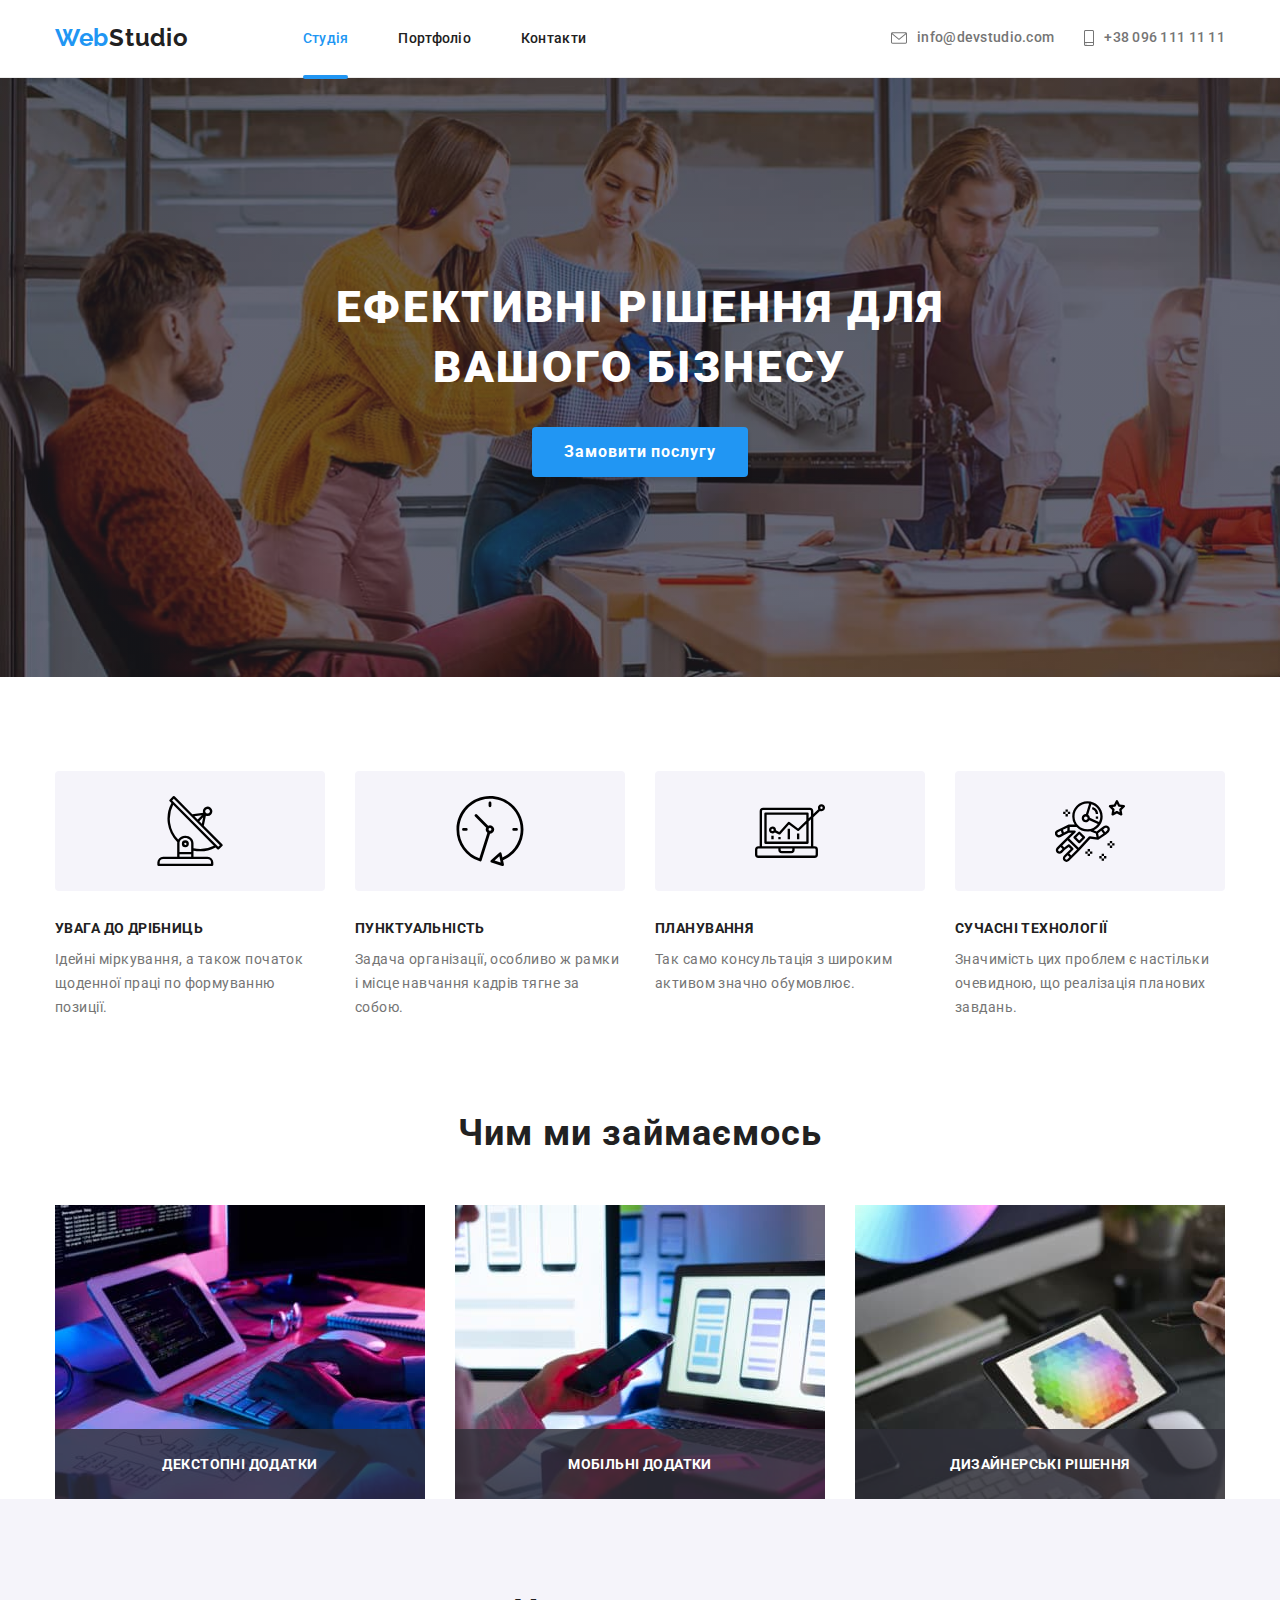
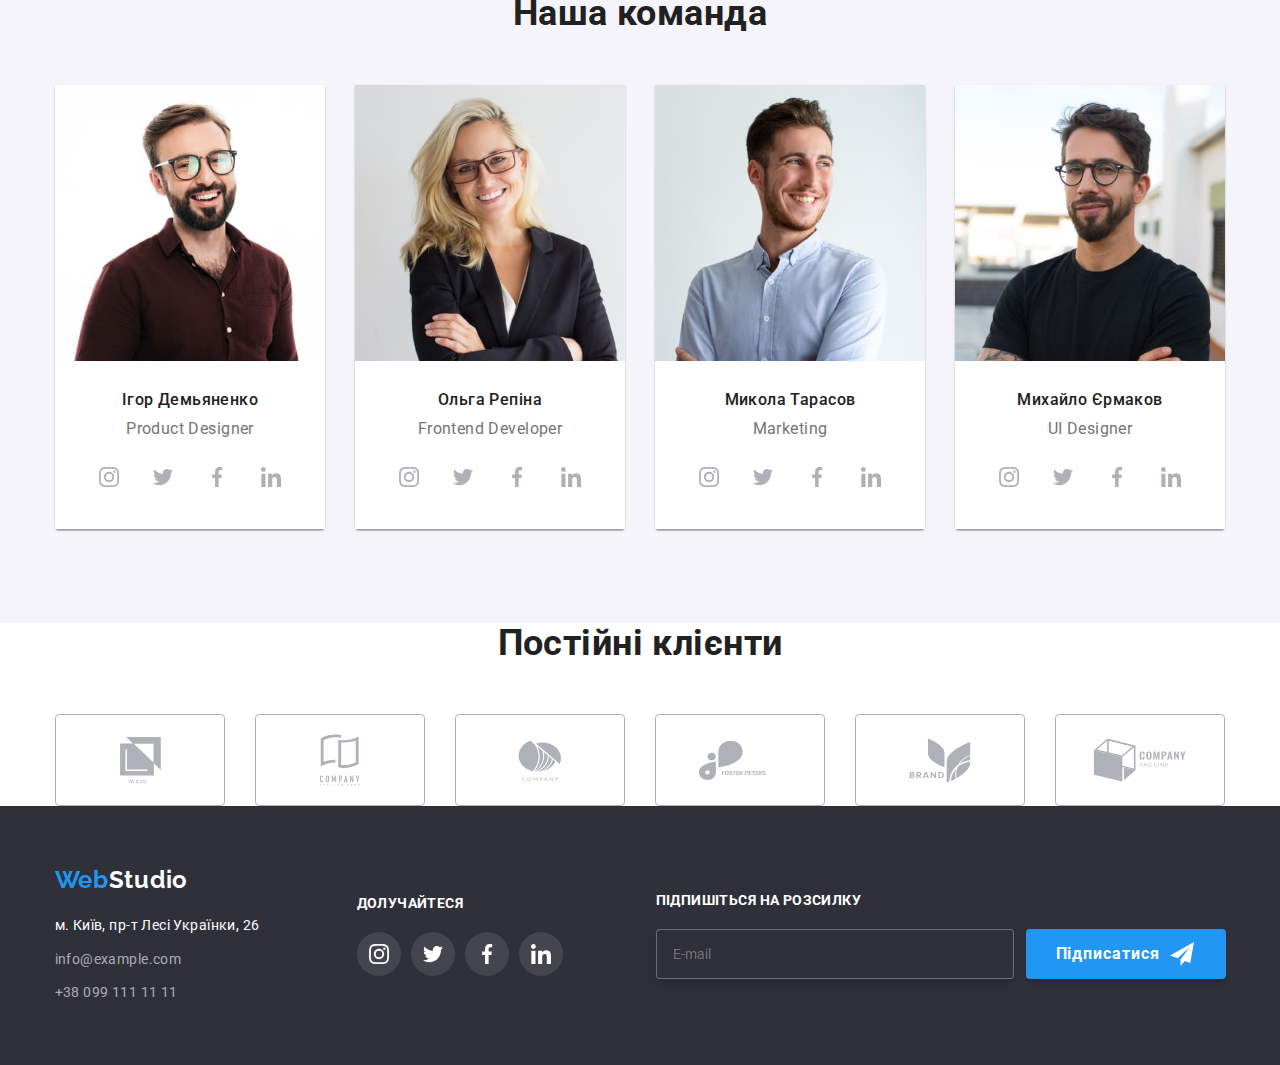
==== commit b5f65bba: "fix final?" ====
--- a/index.html
+++ b/index.html
@@ -16,43 +16,24 @@
     <div class="container header__container">
         
         <a href="./index.html" class="logo"><span class="logo__text">Web</span>Studio</a>
-         <button
-            type="button"
-            class="menu-backdrop__button"
-            aria-expanded="false"
-            aria-controls="menu-backdrop__container"
-            data-menu-open=""
-          >
-            <svg
-              class="menu-backdrop__menu-icon"
-              width="40"
-              height="40"
-              aria-label="Переключатель мобтльного меню"
-            >
-              <use class="menu-backdrop__icon-menu" href="./images/icons.svg#menu-open"></use>
-            </svg>
-          </button>
-          <div class="menu-backdrop" id="nav__menu-container" data-menu>
-            <div class="menu-backdrop__container">
-              <button
-                type="button"
-                class="menu-backdrop__button menu-backdrop__button--cross"
-                aria-expanded="false"
-                aria-controls="menu-backdrop__container"
-                data-menu-close
-              >
-                <svg
-                  class="menu-backdrop__menu-icon"
-                  width="40"
-                  height="40"
-                  aria-label="Переключатель мобтльного меню"
-                >
-                  <use
-                    class="menu-backdrop__icon-cross"
-                    href="./images/icons.svg#close"
-                  ></use>
-                </svg>
-              </button>
+        <button 
+        type="button" 
+        class="header__button"
+        aria-expanded="false"
+        aria-controls="menu-container"
+        data-menu-open>
+        <svg width="40" height="40">
+            <use class="header__icon-open" href="./images/icons.svg#menu-open"></use>
+        </svg>
+        </button>
+        
+        <div class="menu-container" id="menu-container" data-menu>
+            <div class="menu-container-two">
+                <button type="button" class="menu-container__button" aria-expanded="false" aria-controls="menu-container" data-menu-close>
+                    <svg width="40" height="40">
+                        <use class="header__icon-close" href="./images/icons.svg#close"></use>
+                    </svg>
+                </button>
         <nav class="header__nav">
             <ul class="list-nav">
                 <li class="list-nav__items">
@@ -102,7 +83,7 @@
          <section class="hero">
              <div class="container hero-container">
              <h1 class="hero-title">
-                 ЕФЕКТИВНІ РІШЕННЯ ДЛЯ ВАШОГО БІЗНЕСУ
+                 ЕФЕКТИВНІ РІШЕННЯ  ДЛЯ <br> ВАШОГО БІЗНЕСУ
              </h1>
                      <button type="button" class="hero-btn" data-modal-open>Замовити послугу</button>
             <div class="backdrop backdrop__is-hidden" data-modal>
--- a/css/main.min.css
+++ b/css/main.min.css
@@ -1,2 +1,2 @@
-/*! modern-normalize v1.1.0 | MIT License | https://github.com/sindresorhus/modern-normalize */*,::before,::after{-webkit-box-sizing:border-box;box-sizing:border-box}html{line-height:1.15;-webkit-text-size-adjust:100%;-moz-tab-size:4;-o-tab-size:4;tab-size:4}body{margin:0;font-family:system-ui,-apple-system,"Segoe UI",Roboto,Helvetica,Arial,sans-serif,"Apple Color Emoji","Segoe UI Emoji"}hr{height:0;color:inherit}abbr[title]{-webkit-text-decoration:underline dotted;text-decoration:underline dotted}b,strong{font-weight:bolder}code,kbd,samp,pre{font-family:ui-monospace, SFMono-Regular, Consolas, 'Liberation Mono', Menlo, monospace;font-size:1em}small{font-size:80%}sub,sup{font-size:75%;line-height:0;position:relative;vertical-align:baseline}sub{bottom:-0.25em}sup{top:-0.5em}table{text-indent:0;border-color:inherit}button,input,optgroup,select,textarea{font-family:inherit;font-size:100%;line-height:1.15;margin:0}button,select{text-transform:none}button,[type='button'],[type='reset'],[type='submit']{-webkit-appearance:button}::-moz-focus-inner{border-style:none;padding:0}:-moz-focusring{outline:1px dotted ButtonText}:-moz-ui-invalid{box-shadow:none}legend{padding:0}progress{vertical-align:baseline}::-webkit-inner-spin-button,::-webkit-outer-spin-button{height:auto}[type='search']{-webkit-appearance:textfield;outline-offset:-2px}::-webkit-search-decoration{-webkit-appearance:none}::-webkit-file-upload-button{-webkit-appearance:button;font:inherit}summary{display:list-item}h1,h2,h3,h4,h5,h6{margin:0;padding:0;color:#212121}ul{padding:0;margin:0;list-style:none}p{margin:0;padding:0}img{display:block;width:450px}@media screen and (min-width: 768px){img{width:354px}}@media screen and (min-width: 1200px){img{width:270px}}input{padding:0;margin:0}button{cursor:pointer;border:none}a{text-decoration:none}.container,.task-container{width:1200px;padding-left:15px;padding-right:15px;margin-left:auto;margin-right:auto}.headlines{margin-bottom:50px;font-weight:700;font-size:36px;line-height:1.16;text-align:center;letter-spacing:0.03em}.hide{width:1px;height:1px;overflow:hidden;opacity:0;margin-top:-1px}body{font-family:'Roboto', sans-serif;font-size:12px;letter-spacing:0.03em;background-color:#fff;color:#757575}@media screen and (min-width: 1200px){body{font-size:14px;line-height:24px}}.container{width:480px;padding-left:15px;padding-right:15px;margin-left:auto;margin-right:auto}@media screen and (min-width: 480px){.container{width:480px}}@media screen and (min-width: 768px){.container{width:768px}}@media screen and (min-width: 1200px){.container{width:1200px}}.menu-backdrop{display:-webkit-box;display:-ms-flexbox;display:flex;background-color:#fff}.menu-backdrop.is-open{-webkit-transform:translateX(0);transform:translateX(0)}@media screen and (max-width: 767.98px){.menu-backdrop{position:fixed;top:0;left:0;right:0;bottom:0;-webkit-transform:translateX(100%);transform:translateX(100%);-webkit-transition:-webkit-transform;transition:-webkit-transform;transition:transform;transition:transform, -webkit-transform;-webkit-transition-duration:250ms;transition-duration:250ms;-webkit-transition-timing-function:0.4,0,0.2,1;transition-timing-function:0.4,0,0.2,1}}@media screen and (min-width: 768px){.menu-backdrop{-webkit-box-flex:2;-ms-flex-positive:2;flex-grow:2}}@media screen and (max-width: 1199.98px){.menu-backdrop{z-index:2}}.menu-backdrop__container{display:-webkit-box;display:-ms-flexbox;display:flex}@media screen and (max-width: 767.98px){.menu-backdrop__container{position:relative;-webkit-box-align:left;-ms-flex-align:left;align-items:left}}@media screen and (min-width: 768px){.menu-backdrop__container{-webkit-box-flex:2;-ms-flex-positive:2;flex-grow:2;-webkit-box-align:center;-ms-flex-align:center;align-items:center}}@media screen and (max-width: 767.98px){.menu-backdrop__container{width:100%;-webkit-box-orient:vertical;-webkit-box-direction:normal;-ms-flex-direction:column;flex-direction:column;padding:48px 40px;font-weight:500;font-size:40px;line-height:1.17;letter-spacing:0.02em}}.menu-backdrop__button{display:-webkit-inline-box;display:-ms-inline-flexbox;display:inline-flex;margin:0;padding:0;border:none;background-color:transparent}@media screen and (min-width: 768px){.menu-backdrop__button{display:none}}.menu-backdrop__button--cross{position:absolute;top:10px;right:15px}@media screen and (min-width: 768px){.menu-backdrop__button--cross{display:none}}.menu-backdrop__icon-cross{display:none}.is-open .menu-backdrop__icon-cross{display:block}.is-open .menu-backdrop__icon-menu{display:none}.header{border-bottom:1px solid #ECECEC}.header__container{display:-webkit-box;display:-ms-flexbox;display:flex;-webkit-box-pack:justify;-ms-flex-pack:justify;justify-content:space-between;-webkit-box-align:center;-ms-flex-align:center;align-items:center;padding-top:16px;padding-bottom:16px}@media screen and (min-width: 768px){.header__container{padding-top:21px;padding-bottom:21px}}@media screen and (min-width: 1200px){.header__container{-webkit-box-pack:start;-ms-flex-pack:start;justify-content:start;padding-top:24px;padding-bottom:25px}}.header__button{width:40px;height:40px;padding:0;margin-left:auto;background-color:#fff;border:1px solid transparent}@media screen and (min-width: 768px){.header__button{display:none}}.header__button:hover .header__icon-close,.header__button:focus .header__icon-close{fill:#2196F3}.header__button .header__icon-close{display:none}.header__button.is-open .header__icon-close{display:block}.header__button:hover .header__icon-open,.header__button:focus .header__icon-open{fill:#2196F3}.header__button.is-open .header__icon-open{display:none;width:40px;height:40px}@media screen and (max-width: 767px){.header__nav{margin-bottom:302px}}@media screen and (min-width: 768px){.list-nav{display:-webkit-box;display:-ms-flexbox;display:flex;-webkit-box-pack:center;-ms-flex-pack:center;justify-content:center;-webkit-box-align:center;-ms-flex-align:center;align-items:center}}@media screen and (min-width: 1200px){.list-nav{margin-left:93px}}@media screen and (max-width: 767px){.list-nav__items:not(:last-child){margin-bottom:32px}}@media screen and (min-width: 768px){.list-nav__items:not(:first-child){margin-left:50px}}.list-nav__link{display:inline-block;font-weight:500;font-size:40px;line-height:1.17;letter-spacing:0.02em;text-decoration:none;color:#212121;-webkit-transition:color;transition:color;-webkit-transition-duration:250ms;transition-duration:250ms;-webkit-transition-timing-function:0.4,0,0.2,1;transition-timing-function:0.4,0,0.2,1}.list-nav__link:hover,.list-nav__link:focus{color:#2196F3}@media screen and (min-width: 768px){.list-nav__link{font-size:14px;line-height:1.14}}.list-nav__link--active{color:#2196F3}@media screen and (min-width: 768px){.list-nav__link--active{position:relative}.list-nav__link--active::after{content:" ";position:absolute;left:0;bottom:0;width:100%;height:4px;border-radius:2px;background-color:#2196F3;-webkit-transform:translateY(34px);transform:translateY(34px)}}@media screen and (min-width: 1200px){.list-nav__link--active::after{-webkit-transform:translateY(32px);transform:translateY(32px)}}@media screen and (max-width: 767px){.header__container-links{display:-webkit-box;display:-ms-flexbox;display:flex;-ms-flex-wrap:wrap;flex-wrap:wrap;-webkit-box-orient:vertical;-webkit-box-direction:reverse;-ms-flex-direction:column-reverse;flex-direction:column-reverse;margin-bottom:64px}}@media screen and (min-width: 768px){.header__container-links{margin-left:84px}}@media screen and (min-width: 1200px){.header__container-links{display:-webkit-box;display:-ms-flexbox;display:flex;-webkit-box-pack:center;-ms-flex-pack:center;justify-content:center;-webkit-box-align:center;-ms-flex-align:center;align-items:center;margin-left:305px}}.header__link{display:block;font-weight:500;letter-spacing:0.02em;text-decoration:none}@media screen and (min-width: 768px){.header__link:hover,.header__link:focus{color:#2196F3}}.header__link-tel{font-size:34px;line-height:1.17;color:#2196F3}@media screen and (max-width: 767px){.header__link-tel{margin-bottom:32px}}@media screen and (min-width: 768px){.header__link-tel{display:-webkit-box;display:-ms-flexbox;display:flex;-webkit-box-align:center;-ms-flex-align:center;align-items:center;font-size:12px;line-height:1.16;color:#757575}}@media screen and (min-width: 1200px){.header__link-tel{font-size:14px;line-height:1.14;margin-left:30px}}.header__link-email{font-size:24px;line-height:1.16;color:#757575}@media screen and (min-width: 768px){.header__link-email{display:-webkit-box;display:-ms-flexbox;display:flex;-webkit-box-pack:center;-ms-flex-pack:center;justify-content:center;-webkit-box-align:center;-ms-flex-align:center;align-items:center;font-size:12px;margin-bottom:10px}}@media screen and (min-width: 1200px){.header__link-email{font-size:14px;line-height:1.14;margin-bottom:0}}.header__icon{display:none}@media screen and (min-width: 768px){.header__icon{display:inline-block;margin-right:10px;fill:currentColor}}.header__social-networks{display:-webkit-box;display:-ms-flexbox;display:flex}@media screen and (min-width: 768px){.header__social-networks{display:none}}.header__items:not(:last-child){padding-right:10px;border-right:1px solid rgba(33,33,33,0.2)}.header__items:not(:first-child){margin-left:10px}.header__social-link{font-weight:500;font-size:18px;line-height:1.22;letter-spacing:0.02em;color:#2196F3;text-decoration:none}.logo{display:block;font-family:"Raleway",sans-serif;font-weight:700;font-size:24px;line-height:1.16;letter-spacing:0.03em;text-decoration:none;color:#212121}.logo__text{color:#2196F3}.logo__footer{margin-left:auto;margin-right:auto;margin-bottom:20px;color:#fff}.hero{margin-right:auto;margin-left:auto;background-image:-webkit-gradient(linear, left top, right top, from(rgba(47,48,58,0.4)), to(rgba(47,48,58,0.4))),url("../images/hero480.jpg");background-image:linear-gradient(to right, rgba(47,48,58,0.4), rgba(47,48,58,0.4)),url("../images/hero480.jpg");background-size:contain;background-repeat:no-repeat;background-position:center}@media screen and (min-width: 768px){.hero{background-image:-webkit-gradient(linear, left top, right top, from(rgba(47,48,58,0.4)), to(rgba(47,48,58,0.4))),url("../images/hero768.jpg");background-image:linear-gradient(to right, rgba(47,48,58,0.4), rgba(47,48,58,0.4)),url("../images/hero768.jpg")}}@media screen and (min-width: 1200px){.hero{background-image:-webkit-gradient(linear, left top, right top, from(rgba(47,48,58,0.4)), to(rgba(47,48,58,0.4))),url("../images/hero1600.jpg");background-image:linear-gradient(to right, rgba(47,48,58,0.4), rgba(47,48,58,0.4)),url("../images/hero1600.jpg");background-size:cover}}.hero-container{width:480px;height:400px;padding-top:118px;padding-bottom:118px;text-align:center}@media screen and (min-width: 768px){.hero-container{width:768px}}@media screen and (min-width: 1200px){.hero-container{width:1200px;height:600px;padding-top:200px;padding-bottom:200px}}.hero-title{margin-left:auto;margin-right:auto;margin-bottom:30px;width:380px;font-weight:900;font-size:26px;line-height:42px;text-align:center;letter-spacing:0.06em;text-transform:uppercase;color:#fff}@media screen and (min-width: 1200px){.hero-title{width:696px;font-size:44px;line-height:1.36}}.hero-btn{padding:10px 32px;color:#fff;background-color:#2196F3;-webkit-box-shadow:0px 4px 4px rgba(0,0,0,0.15);box-shadow:0px 4px 4px rgba(0,0,0,0.15);border-radius:4px;font-weight:bold;font-size:16px;line-height:calc(30 / 16);letter-spacing:0.06em;cursor:pointer;-webkit-transition-property:background-color;transition-property:background-color;-webkit-transition-duration:250ms;transition-duration:250ms;-webkit-transition-timing-function:0.4,0,0.2,1;transition-timing-function:0.4,0,0.2,1}.hero-btn:focus,.hero-btn:hover{background-color:#188CE8}.backdrop{position:fixed;left:0;top:0;width:100%;height:100%;background-color:rgba(0,0,0,0.2);opacity:1;-webkit-transition:opacity;transition:opacity;-webkit-transition-duration:250ms;transition-duration:250ms;-webkit-transition-timing-function:0.4,0,0.2,1;transition-timing-function:0.4,0,0.2,1;z-index:1}.backdrop__is-hidden{opacity:0;pointer-events:none}.modal{position:absolute;top:50%;left:50%;width:450px;height:609px;padding:40px;background-color:#fff;-webkit-box-shadow:0px 1px 3px rgba(0,0,0,0.12),0px 1px 1px rgba(0,0,0,0.14),0px 2px 1px rgba(0,0,0,0.2);box-shadow:0px 1px 3px rgba(0,0,0,0.12),0px 1px 1px rgba(0,0,0,0.14),0px 2px 1px rgba(0,0,0,0.2);border-radius:4px;-webkit-transform:translate(-50%, -50%) scale(1);transform:translate(-50%, -50%) scale(1);-webkit-transition:-webkit-transform;transition:-webkit-transform;transition:transform;transition:transform, -webkit-transform;-webkit-transition-duration:250ms;transition-duration:250ms;-webkit-transition-timing-function:0.4,0,0.2,1;transition-timing-function:0.4,0,0.2,1;z-index:20}.backdrop__is-hidden .modal{-webkit-transform:translate(-50%, -50%) scale(1.2);transform:translate(-50%, -50%) scale(1.2)}@media screen and (min-width: 1200px){.modal{width:528px}}.button-modal-close{position:absolute;display:-webkit-box;display:-ms-flexbox;display:flex;-webkit-box-pack:center;-ms-flex-pack:center;justify-content:center;-webkit-box-align:center;-ms-flex-align:center;align-items:center;padding:6px;top:11px;right:12px;width:30px;height:30px;border-radius:50%;background-color:#fff;border:1px solid rgba(0,0,0,0.1);cursor:pointer}.button-modal-close__icon{position:absolute;display:inline-block;width:18px;height:18px;margin:0;padding:0;fill:#000;-webkit-transition:fill;transition:fill;-webkit-transition-duration:250ms;transition-duration:250ms;-webkit-transition-timing-function:0.4,0,0.2,1;transition-timing-function:0.4,0,0.2,1}.button-modal-close:hover .button-modal-close__icon,.button-modal-close:focus .button-modal-close__icon{fill:#2196F3}.form{display:-webkit-box;display:-ms-flexbox;display:flex;-webkit-box-orient:vertical;-webkit-box-direction:normal;-ms-flex-direction:column;flex-direction:column;-webkit-box-align:center;-ms-flex-align:center;align-items:center;width:370px;text-align:left;padding:0}@media screen and (min-width: 1200px){.form{width:448px}}.form-title{font-weight:700;font-size:20px;line-height:1.15;text-align:center;color:#212121;margin-bottom:12px}.form-group-field{width:100%;font-size:16px;line-height:1.125;margin-bottom:20px}.form-label{display:block;font-size:12px;line-height:1.17;letter-spacing:0.01em;color:#757575;padding:0;margin-bottom:4px}.form-field{position:relative;width:100%;margin-bottom:10px}.input-icon{position:absolute;left:12px;top:50%;-webkit-transform:translateY(-50%);transform:translateY(-50%);width:18px;height:18px;fill:#212121;-webkit-transition:fill;transition:fill;-webkit-transition-duration:250ms;transition-duration:250ms;-webkit-transition-timing-function:0.4,0,0.2,1;transition-timing-function:0.4,0,0.2,1}.form-input{width:100%;min-height:40px;border:1px solid rgba(33,33,33,0.2);border-radius:4px;padding-left:42px;color:#757575;-webkit-transition-property:border;transition-property:border;-webkit-transition-duration:250ms;transition-duration:250ms;-webkit-transition-timing-function:0.4,0,0.2,1;transition-timing-function:0.4,0,0.2,1;outline:none}.form-textarea{display:block;width:100%;min-height:120px;border:1px solid rgba(33,33,33,0.2);border-radius:4px;padding:12px 16px;color:var(--secondary-color);margin:0;resize:none;outline:none;-webkit-transition-property:border;transition-property:border;-webkit-transition-duration:250ms;transition-duration:250ms;-webkit-transition-timing-function:0.4,0,0.2,1;transition-timing-function:0.4,0,0.2,1}.form-textarea:focus-within{border:1px solid #2196F3}.form-field:focus-within>.input-icon{fill:#2196F3}.form-input:focus-within{border:1px solid #2196f3}.form-textarea::-webkit-input-placeholder{color:rgba(117,117,117,0.5)}.form-textarea:-ms-input-placeholder{color:rgba(117,117,117,0.5)}.form-textarea::-ms-input-placeholder{color:rgba(117,117,117,0.5)}.form-textarea::placeholder{color:rgba(117,117,117,0.5)}.form-agreement-label{position:relative;display:-webkit-box;display:-ms-flexbox;display:flex;-webkit-box-align:center;-ms-flex-align:center;align-items:center;margin-bottom:30px;padding-left:24px;line-height:1.71;letter-spacing:0.03em;color:#757575}.form-agreement-link{color:#2196F3;text-decoration:underline}.form-agreement-icon-check{position:absolute;left:0;top:50%;-webkit-transform:translateY(-50%);transform:translateY(-50%);width:16px;height:15px;opacity:1;-webkit-transition:opacity;transition:opacity;-webkit-transition-duration:250ms;transition-duration:250ms;-webkit-transition-timing-function:0.4,0,0.2,1;transition-timing-function:0.4,0,0.2,1}.form-agreement-icon-checked{position:absolute;left:0;top:50%;-webkit-transform:translateY(-50%);transform:translateY(-50%);width:16px;height:15px;opacity:0;fill:#2196F3;-webkit-transition:opacity;transition:opacity;-webkit-transition-duration:250ms;transition-duration:250ms;-webkit-transition-timing-function:0.4,0,0.2,1;transition-timing-function:0.4,0,0.2,1}.checkbox:checked ~ .form-agreement-icon-check{opacity:0}.checkbox:checked ~ .form-agreement-icon-checked{opacity:1}.form-submit-btn{display:-webkit-box;display:-ms-flexbox;display:flex;-webkit-box-align:center;-ms-flex-align:center;align-items:center;-webkit-box-pack:center;-ms-flex-pack:center;justify-content:center;width:200px;height:50px;padding:0;font-weight:700;font-size:16px;line-height:1.875;letter-spacing:0.06em;color:#fff;-webkit-box-shadow:0px 4px 4px rgba(0,0,0,0.15);box-shadow:0px 4px 4px rgba(0,0,0,0.15);background-color:#2196F3;border:none;border-radius:4px;cursor:pointer;-webkit-transition:background-color;transition:background-color;-webkit-transition-duration:250ms;transition-duration:250ms;-webkit-transition-timing-function:0.4,0,0.2,1;transition-timing-function:0.4,0,0.2,1}.form-submit-btn:hover{background-color:#188CE8}.advantege-section{padding-top:60px;padding-bottom:60px}@media screen and (min-width: 1200px){.advantege-section{padding-top:94px;padding-bottom:94px}}.advantage-list{display:-webkit-box;display:-ms-flexbox;display:flex;-ms-flex-wrap:wrap;flex-wrap:wrap}@media screen and (min-width: 768px) and (max-width: 1199px){.advantage-list{margin:-15px}}.advantage-titles{margin-bottom:10px;font-weight:700;font-size:14px;line-height:1.14;letter-spacing:0.03em;text-transform:uppercase}@media screen and (min-width: 480px) and (max-width: 767px){.advantage-titles{text-align:center}}.advantege-icon{display:-webkit-box;display:-ms-flexbox;display:flex;-webkit-box-pack:center;-ms-flex-pack:center;justify-content:center;-webkit-box-align:center;-ms-flex-align:center;align-items:center;margin-bottom:30px;width:450px;height:120px;border-radius:4px;background-color:#F5F4FA}@media screen and (min-width: 768px){.advantege-icon{width:354px}}@media screen and (min-width: 1200px){.advantege-icon{width:270px}}@media screen and (max-width: 767px){.advantage-item:not(:last-child){margin-bottom:30px}}@media screen and (min-width: 768px) and (max-width: 1199px){.advantage-item{margin:15px;width:354px}}@media screen and (min-width: 1200px){.advantage-item{width:270px}.advantage-item:not(:first-child){margin-left:30px}}.advantage-explanations{font-size:14px;line-height:calc(24 / 14);letter-spacing:0.03em;color:#757575}.task-section{display:none}@media screen and (min-width: 1200px){.task-section{display:block;padding-top:0}}.task-list{display:-webkit-box;display:-ms-flexbox;display:flex}.task-item{position:relative;margin-right:30px}.task-item:last-child{margin-right:0px}.img-task{width:370px}.task-name-thumb{display:-webkit-box;display:-ms-flexbox;display:flex;-webkit-box-align:center;-ms-flex-align:center;align-items:center;-webkit-box-pack:center;-ms-flex-pack:center;justify-content:center;position:absolute;bottom:0;width:370px;height:70px;background:rgba(47,48,58,0.8)}.task-name{font-weight:bold;font-size:14px;line-height:calc(16 / 14);text-align:center;letter-spacing:0.03em;text-transform:uppercase;color:#fff}.section{padding-top:60px;padding-bottom:60px}@media screen and (min-width: 1200px){.section{padding-top:94px;padding-bottom:94px}}.team{background-color:#F5F4FA}.team__title{margin-bottom:30px;font-weight:700;font-size:28px;line-height:1.17;text-align:center}@media screen and (min-width: 1200px){.team__title{font-size:36px;line-height:1.16;margin-bottom:50px}}@media screen and (min-width: 768px) and (max-width: 1199px){.team__list{display:-webkit-box;display:-ms-flexbox;display:flex;-ms-flex-wrap:wrap;flex-wrap:wrap;margin:-15px}}@media screen and (min-width: 1200px){.team__list{display:-webkit-box;display:-ms-flexbox;display:flex}}.team__items{border-radius:0px 0px 4px 4px;-webkit-box-shadow:0px 1px 3px rgba(0,0,0,0.12),0px 1px 1px rgba(0,0,0,0.14),0px 2px 1px rgba(0,0,0,0.2);box-shadow:0px 1px 3px rgba(0,0,0,0.12),0px 1px 1px rgba(0,0,0,0.14),0px 2px 1px rgba(0,0,0,0.2)}@media screen and (max-width: 767px){.team__items{margin-bottom:30px}.team__items:last-child{margin-bottom:0}}@media screen and (min-width: 768px) and (max-width: 1199px){.team__items{margin:15px}}@media screen and (min-width: 1200px){.team__items{margin-left:30px}.team__items:first-child{margin-left:0}}.team__container-members{padding-top:30px;padding-bottom:24px;background-color:#fff}@media screen and (min-width: 1200px){.team__container-members{padding-bottom:30px}}.team__name{margin-bottom:10px;font-weight:500;font-size:16px;line-height:1.18;text-align:center}.team__text{margin-bottom:16px;font-size:16px;line-height:1.18;text-align:center}.social-networks{display:-webkit-box;display:-ms-flexbox;display:flex;-webkit-box-pack:center;-ms-flex-pack:center;justify-content:center}.social-networks__items{margin-left:10px}.social-networks__items:first-child{margin-left:0}.social-networks__link{display:inline-block;text-align:center;width:44px;height:44px;padding:12px;border-radius:50%;-webkit-transition:background-color, -webkit-transform;transition:background-color, -webkit-transform;transition:transform, background-color;transition:transform, background-color, -webkit-transform;-webkit-transition-duration:250ms;transition-duration:250ms;-webkit-transition-timing-function:0.4,0,0.2,1;transition-timing-function:0.4,0,0.2,1}.social-networks__items:hover .social-networks__link{background-color:#2196F3}.social-networks__link:focus{background-color:#2196F3}.social-networks__icon{fill:#AFB1B8;width:20px;height:20px;-webkit-transition:fill;transition:fill;-webkit-transition-duration:250ms;transition-duration:250ms;-webkit-transition-timing-function:0.4,0,0.2,1;transition-timing-function:0.4,0,0.2,1}.social-networks__items:hover .social-networks__icon{fill:#fff}.social-networks__link:focus .social-networks__icon{fill:#fff}@media screen and (max-width: 767px){.partners{padding-bottom:68px}}.partners__title{margin-bottom:30px;font-weight:700;font-size:28px;line-height:1.17;text-align:center}@media screen and (min-width: 1200px){.partners__title{font-size:36px;line-height:1.16;margin-bottom:50px}}.partners__list{display:-webkit-box;display:-ms-flexbox;display:flex}@media screen and (max-width: 1199px){.partners__list{-ms-flex-wrap:wrap;flex-wrap:wrap;margin:-15px}}@media screen and (max-width: 1199px){.partners__items{margin:15px}}@media screen and (min-width: 1200px){.partners__items{margin-left:30px}.partners__items:first-child{margin-left:0}}.partners__link{display:-webkit-box;display:-ms-flexbox;display:flex;-webkit-box-pack:center;-ms-flex-pack:center;justify-content:center;-webkit-box-align:center;-ms-flex-align:center;align-items:center;width:210px;height:92px;border:1px solid #AFB1B8;border-radius:4px;-webkit-transition:border;transition:border;-webkit-transition-duration:250ms;transition-duration:250ms;-webkit-transition-timing-function:0.4,0,0.2,1;transition-timing-function:0.4,0,0.2,1}.partners__items:hover .partners__link{border:1px solid #2196F3}.partners__link:focus{border:1px solid #2196F3}@media screen and (min-width: 768px){.partners__link{width:226px}}@media screen and (min-width: 1200px){.partners__link{width:170px}}.partners__icon{-webkit-transition:fill;transition:fill;-webkit-transition-duration:250ms;transition-duration:250ms;-webkit-transition-timing-function:0.4,0,0.2,1;transition-timing-function:0.4,0,0.2,1;fill:#AFB1B8}.partners__items:hover .partners__icon{fill:#2196F3}.partners__link:focus .partners__icon{fill:#2196F3}.footer{padding-top:60px;padding-bottom:60px;background-color:#2F303A}@media screen and (min-width: 768px){.footer__container{display:-webkit-box;display:-ms-flexbox;display:flex;-webkit-box-pack:center;-ms-flex-pack:center;justify-content:center}}@media screen and (max-width: 1199px){.footer__container{-ms-flex-wrap:wrap;flex-wrap:wrap}}@media screen and (min-width: 1200px){.footer__container{-webkit-box-align:center;-ms-flex-align:center;align-items:center}}.footer__container-address{width:232px}@media screen and (max-width: 767px){.footer__container-address{margin-left:auto;margin-right:auto}}@media screen and (max-width: 1199px){.footer__container-address{text-align:center}}.footer__container-social-network{width:206px}@media screen and (max-width: 767px){.footer__container-social-network{margin-left:auto;margin-right:auto;margin-bottom:60px}}@media screen and (min-width: 768px){.footer__container-social-network{margin-left:165px;margin-top:5px}}@media screen and (max-width: 1199px){.footer__container-social-network{text-align:center}}@media screen and (min-width: 1200px){.footer__container-social-network{margin-left:70px;margin-top:0}}.footer__text-invitations{margin-bottom:20px;font-weight:700;line-height:1.14;letter-spacing:0.03em;text-transform:uppercase;color:#fff}.footer__list{display:-webkit-box;display:-ms-flexbox;display:flex}.footer__items{margin-left:10px}.footer__items:first-child{margin-left:0}.footer__link{display:inline-block;text-align:center;padding:12px;width:44px;height:44px;border-radius:50%;background-color:rgba(255,255,255,0.1);-webkit-transition:background-color, -webkit-transform;transition:background-color, -webkit-transform;transition:transform, background-color;transition:transform, background-color, -webkit-transform;-webkit-transition-duration:250ms;transition-duration:250ms;-webkit-transition-timing-function:0.4,0,0.2,1;transition-timing-function:0.4,0,0.2,1}.footer__items:hover .footer__link{background-color:#2196F3}.footer__link:focus{background-color:#2196F3}.footer__social-network-icon{width:20px;height:20px;fill:#fff}@media screen and (max-width: 1199px){.form-footer{text-align:center}}@media screen and (min-width: 1200px){.form-footer{display:-webkit-box;display:-ms-flexbox;display:flex;width:570px;margin-left:93px}}@media screen and (max-width: 1199px){.form-footer__field{margin-bottom:20px}}.form-footer__label{display:block;font-weight:700;line-height:1.14;text-transform:uppercase;color:#fff}.form-footer__input{display:block;width:450px;height:50px;margin-top:20px;padding-left:16px;border:1px solid rgba(255,255,255,0.3);-webkit-filter:drop-shadow(0px 4px 4px rgba(0,0,0,0.15));filter:drop-shadow(0px 4px 4px rgba(0,0,0,0.15));border-radius:4px;background-color:#2F303A;color:#fff}@media screen and (min-width: 1200px){.form-footer__input{width:358px}}.button-footer{display:-webkit-box;display:-ms-flexbox;display:flex;-webkit-box-align:center;-ms-flex-align:center;align-items:center;-ms-flex-item-align:end;align-self:flex-end;width:200px;height:50px;margin-left:auto;margin-right:auto;padding-top:10px;padding-right:28px;padding-bottom:10px;padding-left:29px;font-weight:700;font-size:16px;line-height:1.87;letter-spacing:0.06em;background-color:#2196F3;-webkit-box-shadow:0px 4px 4px rgba(0,0,0,0.15);box-shadow:0px 4px 4px rgba(0,0,0,0.15);border:1px solid transparent;border-radius:4px;color:#fff;cursor:pointer;-webkit-transition:background-color;transition:background-color;-webkit-transition-duration:250ms;transition-duration:250ms;-webkit-transition-timing-function:0.4,0,0.2,1;transition-timing-function:0.4,0,0.2,1}.button-footer:hover,.button-footer:focus{background-color:#188CE8}@media screen and (min-width: 1200px){.button-footer{margin-right:0;margin-left:12px}}.button-footer-icon{margin-left:10px;fill:#fff}.address{width:232px}@media screen and (max-width: 1199px){.address{margin-bottom:60px}}.address__text{margin-bottom:9px;font-style:normal;line-height:1.71;color:#fff}.address__link{display:inline-block;margin-bottom:8px;font-style:normal;line-height:1.71;text-decoration:none;color:rgba(255,255,255,0.6);-webkit-transition:color;transition:color}.address__link .address{width:232px}@media screen and (max-width: 1199px){.address__link .address{margin-bottom:60px}}.address__link .address__text{margin-bottom:9px;font-style:normal;line-height:1.71;color:#fff}.address__link .address__link{display:inline-block;margin-bottom:8px;font-style:normal;line-height:1.71;text-decoration:none;color:rgba(255,255,255,0.6);-webkit-transition:color;transition:color;-webkit-transition-duration:250ms;transition-duration:250ms;-webkit-transition-timing-function:0.4,0,0.2,1;transition-timing-function:0.4,0,0.2,1}.address__link .address__link:last-child{margin-bottom:0}.address__link .address__link:hover,.address__link .address__link:focus{color:#2196F3}.address__link:last-child{margin-bottom:0}.address__link:hover,.address__link:focus{color:#2196F3}@media screen and (min-width: 768px){.list-works{display:-webkit-box;display:-ms-flexbox;display:flex;-ms-flex-wrap:wrap;flex-wrap:wrap;margin:-15px}}.list-works__items:hover{-webkit-box-shadow:0px 1px 1px rgba(0,0,0,0.12),0px 4px 4px rgba(0,0,0,0.06),1px 4px 6px rgba(0,0,0,0.16);box-shadow:0px 1px 1px rgba(0,0,0,0.12),0px 4px 4px rgba(0,0,0,0.06),1px 4px 6px rgba(0,0,0,0.16);-webkit-transition:-webkit-box-shadow;transition:-webkit-box-shadow;transition:box-shadow;transition:box-shadow, -webkit-box-shadow;-webkit-transition-duration:250ms;transition-duration:250ms;-webkit-transition-timing-function:0.4,0,0.2,1;transition-timing-function:0.4,0,0.2,1}@media screen and (max-width: 767px){.list-works__items:not(:last-child){margin-bottom:30px}}@media screen and (min-width: 768px){.list-works__items{margin:15px;width:354px}}@media screen and (min-width: 1200px){.list-works__items{width:370px}}@media screen and (min-width: 1200px){.img{width:370px}}@media screen and (min-width: 768px) and (max-width: 1199px){.list-works__container-texno{height:146.91px}}.list-works__container{padding:20px 24px;border-right:1px solid #eee;border-bottom:1px solid #eee;border-left:1px solid #eee;letter-spacing:0.06em}.list-works__title{margin-bottom:4px;font-weight:700;font-size:18px;line-height:2}.list-works__text{color:#757575;font-size:16px;line-height:1.87}.list-button{display:-webkit-box;display:-ms-flexbox;display:flex;margin-bottom:40px}@media screen and (max-width: 767px){.list-button{-ms-flex-wrap:wrap;flex-wrap:wrap}}@media screen and (min-width: 768px){.list-button{-webkit-box-pack:center;-ms-flex-pack:center;justify-content:center;margin-bottom:30px}}@media screen and (min-width: 1200px){.list-button{margin-bottom:50px}}.list-button__items{margin-left:9px}.list-button__items:first-child{margin-left:0}@media screen and (max-width: 767px){.list-button__items:nth-child(-n+3){margin-bottom:15px}}@media screen and (min-width: 768px){.list-button__items{margin-left:8px}}.list-button__button{padding:6px 22px;text-align:center;font-family:'Roboto', sans-serif;font-weight:500;font-size:16px;line-height:1.62;background-color:#F5F4FA;color:#212121;border-radius:4px;border:1px solid transparent;cursor:pointer;-webkit-transition:background-color, -webkit-box-shadow;transition:background-color, -webkit-box-shadow;transition:background-color, box-shadow;transition:background-color, box-shadow, -webkit-box-shadow;-webkit-transition-duration:250ms;transition-duration:250ms;-webkit-transition-timing-function:0.4,0,0.2,1;transition-timing-function:0.4,0,0.2,1}.list-button__button:hover,.list-button__button:focus{background-color:#2196F3;color:#fff;-webkit-box-shadow:0px 3px 1px rgba(0,0,0,0.1),0px 1px 2px rgba(0,0,0,0.08),0px 2px 2px rgba(0,0,0,0.12);box-shadow:0px 3px 1px rgba(0,0,0,0.1),0px 1px 2px rgba(0,0,0,0.08),0px 2px 2px rgba(0,0,0,0.12)}.thumb{position:relative;overflow:hidden}.overlay{position:absolute;top:0;left:0;width:100%;height:100%;background-color:rgba(33,150,243,0.9);-webkit-transform:translateY(100%);transform:translateY(100%);-webkit-transition-property:-webkit-transform;transition-property:-webkit-transform;transition-property:transform;transition-property:transform, -webkit-transform;-webkit-transition-duration:250ms;transition-duration:250ms;-webkit-transition-timing-function:0.4,0,0.2,1;transition-timing-function:0.4,0,0.2,1}.overlay__text{padding:64px 24px;font-family:'Roboto';font-style:normal;font-weight:400;font-size:18px;line-height:28px;letter-spacing:0.03em;color:#FFFFFF}.card-href{display:block;-webkit-transition-property:-webkit-box-shadow;transition-property:-webkit-box-shadow;transition-property:box-shadow;transition-property:box-shadow, -webkit-box-shadow;-webkit-transition-duration:250ms;transition-duration:250ms;-webkit-transition-timing-function:0.4,0,0.2,1;transition-timing-function:0.4,0,0.2,1}.card-href:hover .overlay{-webkit-transform:translateY(0);transform:translateY(0)}.card-href:hover{-webkit-box-shadow:0px 1px 1px rgba(0,0,0,0.12),0px 4px 4px rgba(0,0,0,0.06),1px 4px 6px rgba(0,0,0,0.16);box-shadow:0px 1px 1px rgba(0,0,0,0.12),0px 4px 4px rgba(0,0,0,0.06),1px 4px 6px rgba(0,0,0,0.16)}
+/*! modern-normalize v1.1.0 | MIT License | https://github.com/sindresorhus/modern-normalize */*,::before,::after{-webkit-box-sizing:border-box;box-sizing:border-box}html{line-height:1.15;-webkit-text-size-adjust:100%;-moz-tab-size:4;-o-tab-size:4;tab-size:4}body{margin:0;font-family:system-ui,-apple-system,"Segoe UI",Roboto,Helvetica,Arial,sans-serif,"Apple Color Emoji","Segoe UI Emoji"}hr{height:0;color:inherit}abbr[title]{-webkit-text-decoration:underline dotted;text-decoration:underline dotted}b,strong{font-weight:bolder}code,kbd,samp,pre{font-family:ui-monospace, SFMono-Regular, Consolas, 'Liberation Mono', Menlo, monospace;font-size:1em}small{font-size:80%}sub,sup{font-size:75%;line-height:0;position:relative;vertical-align:baseline}sub{bottom:-0.25em}sup{top:-0.5em}table{text-indent:0;border-color:inherit}button,input,optgroup,select,textarea{font-family:inherit;font-size:100%;line-height:1.15;margin:0}button,select{text-transform:none}button,[type='button'],[type='reset'],[type='submit']{-webkit-appearance:button}::-moz-focus-inner{border-style:none;padding:0}:-moz-focusring{outline:1px dotted ButtonText}:-moz-ui-invalid{box-shadow:none}legend{padding:0}progress{vertical-align:baseline}::-webkit-inner-spin-button,::-webkit-outer-spin-button{height:auto}[type='search']{-webkit-appearance:textfield;outline-offset:-2px}::-webkit-search-decoration{-webkit-appearance:none}::-webkit-file-upload-button{-webkit-appearance:button;font:inherit}summary{display:list-item}h1,h2,h3,h4,h5,h6{margin:0;padding:0;color:#212121}ul{padding:0;margin:0;list-style:none}p{margin:0;padding:0}img{display:block;width:450px}@media screen and (min-width: 768px){img{width:354px}}@media screen and (min-width: 1200px){img{width:270px}}input{padding:0;margin:0}button{cursor:pointer;border:none}a{text-decoration:none}.container,.task-container{width:1200px;padding-left:15px;padding-right:15px;margin-left:auto;margin-right:auto}.team{padding-top:60px;padding-bottom:60px}@media screen and (min-width: 1200px){.team{padding-top:94px;padding-bottom:94px}}.headlines{margin-bottom:50px;font-weight:700;font-size:36px;line-height:1.16;text-align:center;letter-spacing:0.03em}.hide{width:1px;height:1px;overflow:hidden;opacity:0;margin-top:-1px}body{font-family:'Roboto', sans-serif;font-size:12px;letter-spacing:0.03em;background-color:#fff;color:#757575}@media screen and (min-width: 1200px){body{font-size:14px;line-height:24px}}.container{width:100%;padding-left:15px;padding-right:15px;margin-left:auto;margin-right:auto}@media screen and (min-width: 480px){.container{width:480px}}@media screen and (min-width: 768px){.container{width:768px}}@media screen and (min-width: 1200px){.container{width:1200px}}.menu-container{display:-webkit-box;display:-ms-flexbox;display:flex;background-color:#fff}.menu-container.is-open{-webkit-transform:translateX(0);transform:translateX(0)}@media screen and (max-width: 767.98px){.menu-container{position:fixed;top:0;left:0;right:0;bottom:0;-webkit-transform:translateX(100%);transform:translateX(100%);-webkit-transition:-webkit-transform;transition:-webkit-transform;transition:transform;transition:transform, -webkit-transform;-webkit-transition-duration:250ms;transition-duration:250ms;-webkit-transition-timing-function:0.4,0,0.2,1;transition-timing-function:0.4,0,0.2,1}}@media screen and (min-width: 768px){.menu-container{-webkit-box-flex:2;-ms-flex-positive:2;flex-grow:2}}@media screen and (max-width: 1199.98px){.menu-container{z-index:2}}@media screen and (max-width: 767px){.menu-container-two{position:relative;width:100%;padding-top:48px;padding-right:83px;padding-bottom:48px;padding-left:40px;height:100%;display:-webkit-box;display:-ms-flexbox;display:flex;-webkit-box-orient:vertical;-webkit-box-direction:normal;-ms-flex-direction:column;flex-direction:column;-webkit-box-pack:justify;-ms-flex-pack:justify;justify-content:space-between;margin-left:auto;margin-right:auto}}@media screen and (min-width: 768px){.menu-container-two{display:-webkit-box;display:-ms-flexbox;display:flex;-webkit-box-pack:center;-ms-flex-pack:center;justify-content:center;-webkit-box-align:center;-ms-flex-align:center;align-items:center;-webkit-box-pack:justify;-ms-flex-pack:justify;justify-content:space-between;margin-left:88px}}@media screen and (min-width: 768px){.menu-container-two{margin-left:auto}}.menu-container__button{position:absolute;top:8px;right:15px;width:40px;height:40px;margin-left:auto;padding:0;background-color:#fff;border:1px solid transparent}@media screen and (min-width: 768px){.menu-container__button{display:none}}.header{border-bottom:1px solid #ECECEC}.header__container{display:-webkit-box;display:-ms-flexbox;display:flex;-webkit-box-pack:justify;-ms-flex-pack:justify;justify-content:space-between;-webkit-box-align:center;-ms-flex-align:center;align-items:center;padding-top:16px;padding-bottom:16px}@media screen and (min-width: 768px){.header__container{padding-top:21px;padding-bottom:21px}}@media screen and (min-width: 1200px){.header__container{-webkit-box-pack:start;-ms-flex-pack:start;justify-content:start;padding-top:24px;padding-bottom:25px}}.header__button{width:40px;height:40px;padding:0;margin-left:auto;background-color:#fff;border:1px solid transparent}@media screen and (min-width: 768px){.header__button{display:none}}.header__button:hover .header__icon-close,.header__button:focus .header__icon-close{fill:#2196F3}.header__button .header__icon-close{display:none}.header__button.is-open .header__icon-close{display:block}.header__button:hover .header__icon-open,.header__button:focus .header__icon-open{fill:#2196F3}.header__button.is-open .header__icon-open{display:none;width:40px;height:40px}@media screen and (max-width: 767px){.header__nav{margin-bottom:302px}}@media screen and (min-width: 768px){.list-nav{display:-webkit-box;display:-ms-flexbox;display:flex;-webkit-box-pack:center;-ms-flex-pack:center;justify-content:center;-webkit-box-align:center;-ms-flex-align:center;align-items:center}}@media screen and (min-width: 1200px){.list-nav{margin-left:93px}}@media screen and (max-width: 767px){.list-nav__items:not(:last-child){margin-bottom:32px}}@media screen and (min-width: 768px){.list-nav__items:not(:first-child){margin-left:50px}}.list-nav__link{display:inline-block;font-weight:500;font-size:40px;line-height:1.17;letter-spacing:0.02em;text-decoration:none;color:#212121;-webkit-transition:color;transition:color;-webkit-transition-duration:250ms;transition-duration:250ms;-webkit-transition-timing-function:0.4,0,0.2,1;transition-timing-function:0.4,0,0.2,1}.list-nav__link:hover,.list-nav__link:focus{color:#2196F3}@media screen and (min-width: 768px){.list-nav__link{font-size:14px;line-height:1.14}}.list-nav__link--active{color:#2196F3}@media screen and (min-width: 768px){.list-nav__link--active{position:relative}.list-nav__link--active::after{content:" ";position:absolute;left:0;bottom:0;width:100%;height:4px;border-radius:2px;background-color:#2196F3;-webkit-transform:translateY(34px);transform:translateY(34px)}}@media screen and (min-width: 1200px){.list-nav__link--active::after{-webkit-transform:translateY(32px);transform:translateY(32px)}}@media screen and (max-width: 767px){.header__container-links{display:-webkit-box;display:-ms-flexbox;display:flex;-ms-flex-wrap:wrap;flex-wrap:wrap;-webkit-box-orient:vertical;-webkit-box-direction:reverse;-ms-flex-direction:column-reverse;flex-direction:column-reverse;margin-bottom:64px}}@media screen and (min-width: 768px){.header__container-links{margin-left:84px}}@media screen and (min-width: 1200px){.header__container-links{display:-webkit-box;display:-ms-flexbox;display:flex;-webkit-box-pack:center;-ms-flex-pack:center;justify-content:center;-webkit-box-align:center;-ms-flex-align:center;align-items:center;margin-left:305px}}.header__link{display:block;font-weight:500;letter-spacing:0.02em;text-decoration:none}@media screen and (min-width: 768px){.header__link:hover,.header__link:focus{color:#2196F3}}.header__link-tel{font-size:34px;line-height:1.17;color:#2196F3}@media screen and (max-width: 767px){.header__link-tel{margin-bottom:32px}}@media screen and (min-width: 768px){.header__link-tel{display:-webkit-box;display:-ms-flexbox;display:flex;-webkit-box-align:center;-ms-flex-align:center;align-items:center;font-size:12px;line-height:1.16;color:#757575}}@media screen and (min-width: 1200px){.header__link-tel{font-size:14px;line-height:1.14;margin-left:30px}}.header__link-email{font-size:24px;line-height:1.16;color:#757575}@media screen and (min-width: 768px){.header__link-email{display:-webkit-box;display:-ms-flexbox;display:flex;-webkit-box-pack:center;-ms-flex-pack:center;justify-content:center;-webkit-box-align:center;-ms-flex-align:center;align-items:center;font-size:12px;margin-bottom:10px}}@media screen and (min-width: 1200px){.header__link-email{font-size:14px;line-height:1.14;margin-bottom:0}}.header__icon{display:none}@media screen and (min-width: 768px){.header__icon{display:inline-block;margin-right:10px;fill:currentColor}}.header__social-networks{display:-webkit-box;display:-ms-flexbox;display:flex}@media screen and (min-width: 768px){.header__social-networks{display:none}}.header__items:not(:last-child){padding-right:10px;border-right:1px solid rgba(33,33,33,0.2)}.header__items:not(:first-child){margin-left:10px}.header__social-link{font-weight:500;font-size:18px;line-height:1.22;letter-spacing:0.02em;color:#2196F3;text-decoration:none}.logo{display:block;font-family:"Raleway",sans-serif;font-weight:700;font-size:24px;line-height:1.16;letter-spacing:0.03em;text-decoration:none;color:#212121}@media screen and (min-width: 768px){.logo{margin-left:0}}.logo__text{color:#2196F3}.logo__footer{margin-left:auto;margin-right:auto;margin-bottom:20px;color:#fff}.hero{max-width:1600px;padding:118px 60px;margin:0 auto;text-align:center;background-color:#2F303A;background-image:-webkit-gradient(linear, left top, right top, from(rgba(47,48,58,0.4)), to(rgba(47,48,58,0.4))),url("../images/bg-hero-mobile.jpg");background-image:linear-gradient(to right, rgba(47,48,58,0.4), rgba(47,48,58,0.4)),url("../images/bg-hero-mobile.jpg");background-repeat:no-repeat;background-size:cover}@media (min-device-pixel-ratio: 2), (-webkit-min-device-pixel-ratio: 2), (min-resolution: 192dpi), (min-resolution: 2dppx){.hero{background-image:-webkit-gradient(linear, left top, right top, from(rgba(47,48,58,0.4)), to(rgba(47,48,58,0.4))),url("../images/bg-hero-mobile@x2.jpg");background-image:linear-gradient(to right, rgba(47,48,58,0.4), rgba(47,48,58,0.4)),url("../images/bg-hero-mobile@x2.jpg")}}@media screen and (min-width: 768px){.hero{background-image:-webkit-gradient(linear, left top, right top, from(rgba(47,48,58,0.4)), to(rgba(47,48,58,0.4))),url("../images/bg-hero-tablet.jpg");background-image:linear-gradient(to right, rgba(47,48,58,0.4), rgba(47,48,58,0.4)),url("../images/bg-hero-tablet.jpg")}}@media screen and (min-width: 768px) and (min-device-pixel-ratio: 2), screen and (min-width: 768px) and (-webkit-min-device-pixel-ratio: 2), screen and (min-width: 768px) and (min-resolution: 192dpi), screen and (min-width: 768px) and (min-resolution: 2dppx){.hero{background-image:-webkit-gradient(linear, left top, right top, from(rgba(47,48,58,0.4)), to(rgba(47,48,58,0.4))),url("../images/bg-hero-tablet@x2.jpg");background-image:linear-gradient(to right, rgba(47,48,58,0.4), rgba(47,48,58,0.4)),url("../images/bg-hero-tablet@x2.jpg")}}@media screen and (min-width: 1200px){.hero{background-image:-webkit-gradient(linear, left top, right top, from(rgba(47,48,58,0.4)), to(rgba(47,48,58,0.4))),url("../images/bg-hero-desktop.jpg");background-image:linear-gradient(to right, rgba(47,48,58,0.4), rgba(47,48,58,0.4)),url("../images/bg-hero-desktop.jpg");padding:200px 0}}@media screen and (min-width: 1200px) and (min-device-pixel-ratio: 2), screen and (min-width: 1200px) and (-webkit-min-device-pixel-ratio: 2), screen and (min-width: 1200px) and (min-resolution: 192dpi), screen and (min-width: 1200px) and (min-resolution: 2dppx){.hero{background-image:-webkit-gradient(linear, left top, right top, from(rgba(47,48,58,0.4)), to(rgba(47,48,58,0.4))),url("../images/bg-hero-desktop@x2.jpg");background-image:linear-gradient(to right, rgba(47,48,58,0.4), rgba(47,48,58,0.4)),url("../images/bg-hero-desktop@x2.jpg")}}.hero .hero-title{margin-bottom:30px;font-weight:900;letter-spacing:0.06em;text-transform:uppercase;color:#fff}@media screen and (min-width: 480px){.hero .hero-title{font-size:26px;line-height:1.62}}@media screen and (min-width: 1200px){.hero .hero-title{font-size:44px;line-height:1.36}}.hero .hero-btn{padding:10px 32px;color:#fff;background-color:#2196F3;-webkit-box-shadow:0px 4px 4px rgba(0,0,0,0.15);box-shadow:0px 4px 4px rgba(0,0,0,0.15);border-radius:4px;font-weight:bold;font-size:16px;line-height:calc(30 / 16);letter-spacing:0.06em;cursor:pointer;-webkit-transition-property:background-color;transition-property:background-color;-webkit-transition-duration:250ms;transition-duration:250ms;-webkit-transition-timing-function:0.4,0,0.2,1;transition-timing-function:0.4,0,0.2,1}.hero .hero-btn:focus,.hero .hero-btn:hover{background-color:#188CE8}.hero__container{width:480px;height:400px;padding-top:118px;padding-bottom:118px;text-align:center}@media screen and (min-width: 768px){.hero__container{width:768px}}@media screen and (min-width: 1200px){.hero__container{width:1200px;height:600px;padding-top:200px;padding-bottom:200px}}.backdrop{position:fixed;left:0;top:0;width:100%;height:100%;background-color:rgba(0,0,0,0.2);opacity:1;-webkit-transition:opacity;transition:opacity;-webkit-transition-duration:250ms;transition-duration:250ms;-webkit-transition-timing-function:0.4,0,0.2,1;transition-timing-function:0.4,0,0.2,1;z-index:1}.backdrop__is-hidden{opacity:0;pointer-events:none}.modal{position:absolute;top:50%;left:50%;width:450px;height:609px;padding:40px;background-color:#fff;-webkit-box-shadow:0px 1px 3px rgba(0,0,0,0.12),0px 1px 1px rgba(0,0,0,0.14),0px 2px 1px rgba(0,0,0,0.2);box-shadow:0px 1px 3px rgba(0,0,0,0.12),0px 1px 1px rgba(0,0,0,0.14),0px 2px 1px rgba(0,0,0,0.2);border-radius:4px;-webkit-transform:translate(-50%, -50%) scale(1);transform:translate(-50%, -50%) scale(1);-webkit-transition:-webkit-transform;transition:-webkit-transform;transition:transform;transition:transform, -webkit-transform;-webkit-transition-duration:250ms;transition-duration:250ms;-webkit-transition-timing-function:0.4,0,0.2,1;transition-timing-function:0.4,0,0.2,1;z-index:20}.backdrop__is-hidden .modal{-webkit-transform:translate(-50%, -50%) scale(1.2);transform:translate(-50%, -50%) scale(1.2)}@media screen and (min-width: 1200px){.modal{width:528px}}.button-modal-close{position:absolute;display:-webkit-box;display:-ms-flexbox;display:flex;-webkit-box-pack:center;-ms-flex-pack:center;justify-content:center;-webkit-box-align:center;-ms-flex-align:center;align-items:center;padding:6px;top:11px;right:12px;width:30px;height:30px;border-radius:50%;background-color:#fff;border:1px solid rgba(0,0,0,0.1);cursor:pointer}.button-modal-close__icon{position:absolute;display:inline-block;width:18px;height:18px;margin:0;padding:0;fill:#000;-webkit-transition:fill;transition:fill;-webkit-transition-duration:250ms;transition-duration:250ms;-webkit-transition-timing-function:0.4,0,0.2,1;transition-timing-function:0.4,0,0.2,1}.button-modal-close:hover .button-modal-close__icon,.button-modal-close:focus .button-modal-close__icon{fill:#2196F3}.form{display:-webkit-box;display:-ms-flexbox;display:flex;-webkit-box-orient:vertical;-webkit-box-direction:normal;-ms-flex-direction:column;flex-direction:column;-webkit-box-align:center;-ms-flex-align:center;align-items:center;width:370px;text-align:left;padding:0}@media screen and (min-width: 1200px){.form{width:448px}}.form-title{font-weight:700;font-size:20px;line-height:1.15;text-align:center;color:#212121;margin-bottom:12px}.form-group-field{width:100%;font-size:16px;line-height:1.125;margin-bottom:20px}.form-label{display:block;font-size:12px;line-height:1.17;letter-spacing:0.01em;color:#757575;padding:0;margin-bottom:4px}.form-field{position:relative;width:100%;margin-bottom:10px}.input-icon{position:absolute;left:12px;top:50%;-webkit-transform:translateY(-50%);transform:translateY(-50%);width:18px;height:18px;fill:#212121;-webkit-transition:fill;transition:fill;-webkit-transition-duration:250ms;transition-duration:250ms;-webkit-transition-timing-function:0.4,0,0.2,1;transition-timing-function:0.4,0,0.2,1}.form-input{width:100%;min-height:40px;border:1px solid rgba(33,33,33,0.2);border-radius:4px;padding-left:42px;color:#757575;-webkit-transition-property:border;transition-property:border;-webkit-transition-duration:250ms;transition-duration:250ms;-webkit-transition-timing-function:0.4,0,0.2,1;transition-timing-function:0.4,0,0.2,1;outline:none}.form-textarea{display:block;width:100%;min-height:120px;border:1px solid rgba(33,33,33,0.2);border-radius:4px;padding:12px 16px;color:var(--secondary-color);margin:0;resize:none;outline:none;-webkit-transition-property:border;transition-property:border;-webkit-transition-duration:250ms;transition-duration:250ms;-webkit-transition-timing-function:0.4,0,0.2,1;transition-timing-function:0.4,0,0.2,1}.form-textarea:focus-within{border:1px solid #2196F3}.form-field:focus-within>.input-icon{fill:#2196F3}.form-input:focus-within{border:1px solid #2196f3}.form-textarea::-webkit-input-placeholder{color:rgba(117,117,117,0.5)}.form-textarea:-ms-input-placeholder{color:rgba(117,117,117,0.5)}.form-textarea::-ms-input-placeholder{color:rgba(117,117,117,0.5)}.form-textarea::placeholder{color:rgba(117,117,117,0.5)}.form-agreement-label{position:relative;display:-webkit-box;display:-ms-flexbox;display:flex;-webkit-box-align:center;-ms-flex-align:center;align-items:center;margin-bottom:30px;padding-left:24px;line-height:1.71;letter-spacing:0.03em;color:#757575}.form-agreement-link{color:#2196F3;text-decoration:underline}.form-agreement-icon-check{position:absolute;left:0;top:50%;-webkit-transform:translateY(-50%);transform:translateY(-50%);width:16px;height:15px;opacity:1;-webkit-transition:opacity;transition:opacity;-webkit-transition-duration:250ms;transition-duration:250ms;-webkit-transition-timing-function:0.4,0,0.2,1;transition-timing-function:0.4,0,0.2,1}.form-agreement-icon-checked{position:absolute;left:0;top:50%;-webkit-transform:translateY(-50%);transform:translateY(-50%);width:16px;height:15px;opacity:0;fill:#2196F3;-webkit-transition:opacity;transition:opacity;-webkit-transition-duration:250ms;transition-duration:250ms;-webkit-transition-timing-function:0.4,0,0.2,1;transition-timing-function:0.4,0,0.2,1}.checkbox:checked ~ .form-agreement-icon-check{opacity:0}.checkbox:checked ~ .form-agreement-icon-checked{opacity:1}.form-submit-btn{display:-webkit-box;display:-ms-flexbox;display:flex;-webkit-box-align:center;-ms-flex-align:center;align-items:center;-webkit-box-pack:center;-ms-flex-pack:center;justify-content:center;width:200px;height:50px;padding:0;font-weight:700;font-size:16px;line-height:1.875;letter-spacing:0.06em;color:#fff;-webkit-box-shadow:0px 4px 4px rgba(0,0,0,0.15);box-shadow:0px 4px 4px rgba(0,0,0,0.15);background-color:#2196F3;border:none;border-radius:4px;cursor:pointer;-webkit-transition:background-color;transition:background-color;-webkit-transition-duration:250ms;transition-duration:250ms;-webkit-transition-timing-function:0.4,0,0.2,1;transition-timing-function:0.4,0,0.2,1}.form-submit-btn:hover{background-color:#188CE8}.advantege-section{padding-top:60px;padding-bottom:60px}@media screen and (min-width: 1200px){.advantege-section{padding-top:94px;padding-bottom:94px}}.advantage-list{display:-webkit-box;display:-ms-flexbox;display:flex;-ms-flex-wrap:wrap;flex-wrap:wrap}@media screen and (min-width: 768px) and (max-width: 1199px){.advantage-list{margin:-15px}}.advantage-titles{margin-bottom:10px;font-weight:700;font-size:14px;line-height:1.14;letter-spacing:0.03em;text-transform:uppercase}@media screen and (min-width: 480px) and (max-width: 767px){.advantage-titles{text-align:center}}.advantege-icon{display:-webkit-box;display:-ms-flexbox;display:flex;-webkit-box-pack:center;-ms-flex-pack:center;justify-content:center;-webkit-box-align:center;-ms-flex-align:center;align-items:center;margin-bottom:30px;width:450px;height:120px;border-radius:4px;background-color:#F5F4FA}@media screen and (min-width: 768px){.advantege-icon{width:354px}}@media screen and (min-width: 1200px){.advantege-icon{width:270px}}@media screen and (max-width: 767px){.advantage-item:not(:last-child){margin-bottom:30px}}@media screen and (min-width: 768px) and (max-width: 1199px){.advantage-item{margin:15px;width:354px}}@media screen and (min-width: 1200px){.advantage-item{width:270px}.advantage-item:not(:first-child){margin-left:30px}}.advantage-explanations{font-size:14px;line-height:calc(24 / 14);letter-spacing:0.03em;color:#757575}.task-section{display:none}@media screen and (min-width: 1200px){.task-section{display:block;padding-top:0}}.task-list{display:-webkit-box;display:-ms-flexbox;display:flex}.task-item{position:relative;margin-right:30px}.task-item:last-child{margin-right:0px}.img-task{width:370px}.task-name-thumb{display:-webkit-box;display:-ms-flexbox;display:flex;-webkit-box-align:center;-ms-flex-align:center;align-items:center;-webkit-box-pack:center;-ms-flex-pack:center;justify-content:center;position:absolute;bottom:0;width:370px;height:70px;background:rgba(47,48,58,0.8)}.task-name{font-weight:bold;font-size:14px;line-height:calc(16 / 14);text-align:center;letter-spacing:0.03em;text-transform:uppercase;color:#fff}.team{background-color:#F5F4FA}.team__title{margin-bottom:30px;font-weight:700;font-size:28px;line-height:1.17;text-align:center}@media screen and (min-width: 1200px){.team__title{font-size:36px;line-height:1.16;margin-bottom:50px}}@media screen and (min-width: 768px) and (max-width: 1199px){.team__list{display:-webkit-box;display:-ms-flexbox;display:flex;-ms-flex-wrap:wrap;flex-wrap:wrap;margin:-15px}}@media screen and (min-width: 1200px){.team__list{display:-webkit-box;display:-ms-flexbox;display:flex}}.team__items{border-radius:0px 0px 4px 4px;-webkit-box-shadow:0px 1px 3px rgba(0,0,0,0.12),0px 1px 1px rgba(0,0,0,0.14),0px 2px 1px rgba(0,0,0,0.2);box-shadow:0px 1px 3px rgba(0,0,0,0.12),0px 1px 1px rgba(0,0,0,0.14),0px 2px 1px rgba(0,0,0,0.2)}@media screen and (max-width: 767px){.team__items{margin-bottom:30px}.team__items:last-child{margin-bottom:0}}@media screen and (min-width: 768px) and (max-width: 1199px){.team__items{margin:15px}}@media screen and (min-width: 1200px){.team__items{margin-left:30px}.team__items:first-child{margin-left:0}}.team__container-members{padding-top:30px;padding-bottom:24px;background-color:#fff}@media screen and (min-width: 1200px){.team__container-members{padding-bottom:30px}}.team__name{margin-bottom:10px;font-weight:500;font-size:16px;line-height:1.18;text-align:center}.team__text{margin-bottom:16px;font-size:16px;line-height:1.18;text-align:center}.social-networks{display:-webkit-box;display:-ms-flexbox;display:flex;-webkit-box-pack:center;-ms-flex-pack:center;justify-content:center}.social-networks__items{margin-left:10px}.social-networks__items:first-child{margin-left:0}.social-networks__link{display:inline-block;text-align:center;width:44px;height:44px;padding:12px;border-radius:50%;-webkit-transition:background-color, -webkit-transform;transition:background-color, -webkit-transform;transition:transform, background-color;transition:transform, background-color, -webkit-transform;-webkit-transition-duration:250ms;transition-duration:250ms;-webkit-transition-timing-function:0.4,0,0.2,1;transition-timing-function:0.4,0,0.2,1}.social-networks__items:hover .social-networks__link{background-color:#2196F3}.social-networks__link:focus{background-color:#2196F3}.social-networks__icon{fill:#AFB1B8;width:20px;height:20px;-webkit-transition:fill;transition:fill;-webkit-transition-duration:250ms;transition-duration:250ms;-webkit-transition-timing-function:0.4,0,0.2,1;transition-timing-function:0.4,0,0.2,1}.social-networks__items:hover .social-networks__icon{fill:#fff}.social-networks__link:focus .social-networks__icon{fill:#fff}@media screen and (max-width: 767px){.partners{padding-bottom:68px}}.partners__title{margin-bottom:30px;font-weight:700;font-size:28px;line-height:1.17;text-align:center}@media screen and (min-width: 1200px){.partners__title{font-size:36px;line-height:1.16;margin-bottom:50px}}.partners__list{display:-webkit-box;display:-ms-flexbox;display:flex}@media screen and (max-width: 1199px){.partners__list{-ms-flex-wrap:wrap;flex-wrap:wrap;margin:-15px}}@media screen and (max-width: 1199px){.partners__items{margin:15px}}@media screen and (min-width: 1200px){.partners__items{margin-left:30px}.partners__items:first-child{margin-left:0}}.partners__link{display:-webkit-box;display:-ms-flexbox;display:flex;-webkit-box-pack:center;-ms-flex-pack:center;justify-content:center;-webkit-box-align:center;-ms-flex-align:center;align-items:center;width:210px;height:92px;border:1px solid #AFB1B8;border-radius:4px;-webkit-transition:border;transition:border;-webkit-transition-duration:250ms;transition-duration:250ms;-webkit-transition-timing-function:0.4,0,0.2,1;transition-timing-function:0.4,0,0.2,1}.partners__items:hover .partners__link{border:1px solid #2196F3}.partners__link:focus{border:1px solid #2196F3}@media screen and (min-width: 768px){.partners__link{width:226px}}@media screen and (min-width: 1200px){.partners__link{width:170px}}.partners__icon{-webkit-transition:fill;transition:fill;-webkit-transition-duration:250ms;transition-duration:250ms;-webkit-transition-timing-function:0.4,0,0.2,1;transition-timing-function:0.4,0,0.2,1;fill:#AFB1B8}.partners__items:hover .partners__icon{fill:#2196F3}.partners__link:focus .partners__icon{fill:#2196F3}.footer{padding-top:60px;padding-bottom:60px;background-color:#2F303A}@media screen and (min-width: 768px){.footer__container{display:-webkit-box;display:-ms-flexbox;display:flex;-webkit-box-pack:center;-ms-flex-pack:center;justify-content:center}}@media screen and (max-width: 1199px){.footer__container{-ms-flex-wrap:wrap;flex-wrap:wrap}}@media screen and (min-width: 1200px){.footer__container{-webkit-box-align:center;-ms-flex-align:center;align-items:center}}.footer__container-address{width:232px}@media screen and (max-width: 767px){.footer__container-address{margin-left:auto;margin-right:auto}}@media screen and (max-width: 1199px){.footer__container-address{text-align:center}}.footer__container-social-network{width:206px}@media screen and (max-width: 767px){.footer__container-social-network{margin-left:auto;margin-right:auto;margin-bottom:60px}}@media screen and (min-width: 768px){.footer__container-social-network{margin-left:165px;margin-top:5px}}@media screen and (max-width: 1199px){.footer__container-social-network{text-align:center}}@media screen and (min-width: 1200px){.footer__container-social-network{margin-left:70px;margin-top:0}}.footer__text-invitations{margin-bottom:20px;font-weight:700;line-height:1.14;letter-spacing:0.03em;text-transform:uppercase;color:#fff}.footer__list{display:-webkit-box;display:-ms-flexbox;display:flex}.footer__items{margin-left:10px}.footer__items:first-child{margin-left:0}.footer__link{display:inline-block;text-align:center;padding:12px;width:44px;height:44px;border-radius:50%;background-color:rgba(255,255,255,0.1);-webkit-transition:background-color, -webkit-transform;transition:background-color, -webkit-transform;transition:transform, background-color;transition:transform, background-color, -webkit-transform;-webkit-transition-duration:250ms;transition-duration:250ms;-webkit-transition-timing-function:0.4,0,0.2,1;transition-timing-function:0.4,0,0.2,1}.footer__items:hover .footer__link{background-color:#2196F3}.footer__link:focus{background-color:#2196F3}.footer__social-network-icon{width:20px;height:20px;fill:#fff}@media screen and (max-width: 1199px){.form-footer{text-align:center}}@media screen and (min-width: 1200px){.form-footer{display:-webkit-box;display:-ms-flexbox;display:flex;width:570px;margin-left:93px}}@media screen and (max-width: 1199px){.form-footer__field{margin-bottom:20px}}.form-footer__label{display:block;font-weight:700;line-height:1.14;text-transform:uppercase;color:#fff}.form-footer__input{display:block;width:450px;height:50px;margin-top:20px;padding-left:16px;border:1px solid rgba(255,255,255,0.3);-webkit-filter:drop-shadow(0px 4px 4px rgba(0,0,0,0.15));filter:drop-shadow(0px 4px 4px rgba(0,0,0,0.15));border-radius:4px;background-color:#2F303A;color:#fff}@media screen and (min-width: 1200px){.form-footer__input{width:358px}}.button-footer{display:-webkit-box;display:-ms-flexbox;display:flex;-webkit-box-align:center;-ms-flex-align:center;align-items:center;-ms-flex-item-align:end;align-self:flex-end;width:200px;height:50px;margin-left:auto;margin-right:auto;padding-top:10px;padding-right:28px;padding-bottom:10px;padding-left:29px;font-weight:700;font-size:16px;line-height:1.87;letter-spacing:0.06em;background-color:#2196F3;-webkit-box-shadow:0px 4px 4px rgba(0,0,0,0.15);box-shadow:0px 4px 4px rgba(0,0,0,0.15);border:1px solid transparent;border-radius:4px;color:#fff;cursor:pointer;-webkit-transition:background-color;transition:background-color;-webkit-transition-duration:250ms;transition-duration:250ms;-webkit-transition-timing-function:0.4,0,0.2,1;transition-timing-function:0.4,0,0.2,1}.button-footer:hover,.button-footer:focus{background-color:#188CE8}@media screen and (min-width: 1200px){.button-footer{margin-right:0;margin-left:12px}}.button-footer-icon{margin-left:10px;fill:#fff}.address{width:232px}@media screen and (max-width: 1199px){.address{margin-bottom:60px}}.address__text{margin-bottom:9px;font-style:normal;line-height:1.71;color:#fff}.address__link{display:inline-block;margin-bottom:8px;font-style:normal;line-height:1.71;text-decoration:none;color:rgba(255,255,255,0.6);-webkit-transition:color;transition:color}.address__link .address{width:232px}@media screen and (max-width: 1199px){.address__link .address{margin-bottom:60px}}.address__link .address__text{margin-bottom:9px;font-style:normal;line-height:1.71;color:#fff}.address__link .address__link{display:inline-block;margin-bottom:8px;font-style:normal;line-height:1.71;text-decoration:none;color:rgba(255,255,255,0.6);-webkit-transition:color;transition:color;-webkit-transition-duration:250ms;transition-duration:250ms;-webkit-transition-timing-function:0.4,0,0.2,1;transition-timing-function:0.4,0,0.2,1}.address__link .address__link:last-child{margin-bottom:0}.address__link .address__link:hover,.address__link .address__link:focus{color:#2196F3}.address__link:last-child{margin-bottom:0}.address__link:hover,.address__link:focus{color:#2196F3}@media screen and (min-width: 768px){.list-works{display:-webkit-box;display:-ms-flexbox;display:flex;-ms-flex-wrap:wrap;flex-wrap:wrap;margin:-15px}}.list-works__items:hover{-webkit-box-shadow:0px 1px 1px rgba(0,0,0,0.12),0px 4px 4px rgba(0,0,0,0.06),1px 4px 6px rgba(0,0,0,0.16);box-shadow:0px 1px 1px rgba(0,0,0,0.12),0px 4px 4px rgba(0,0,0,0.06),1px 4px 6px rgba(0,0,0,0.16);-webkit-transition:-webkit-box-shadow;transition:-webkit-box-shadow;transition:box-shadow;transition:box-shadow, -webkit-box-shadow;-webkit-transition-duration:250ms;transition-duration:250ms;-webkit-transition-timing-function:0.4,0,0.2,1;transition-timing-function:0.4,0,0.2,1}@media screen and (max-width: 767px){.list-works__items:not(:last-child){margin-bottom:30px}}@media screen and (min-width: 768px){.list-works__items{margin:15px;width:354px}}@media screen and (min-width: 1200px){.list-works__items{width:370px}}@media screen and (min-width: 1200px){.img{width:370px}}@media screen and (min-width: 768px) and (max-width: 1199px){.list-works__container-texno{height:146.91px}}.list-works__container{padding:20px 24px;border-right:1px solid #eee;border-bottom:1px solid #eee;border-left:1px solid #eee;letter-spacing:0.06em}.list-works__title{margin-bottom:4px;font-weight:700;font-size:18px;line-height:2}.list-works__text{color:#757575;font-size:16px;line-height:1.87}.list-button{display:-webkit-box;display:-ms-flexbox;display:flex;margin-bottom:40px}@media screen and (max-width: 767px){.list-button{-ms-flex-wrap:wrap;flex-wrap:wrap}}@media screen and (min-width: 768px){.list-button{-webkit-box-pack:center;-ms-flex-pack:center;justify-content:center;margin-bottom:30px}}@media screen and (min-width: 1200px){.list-button{margin-bottom:50px}}.list-button__items{margin-left:9px}.list-button__items:first-child{margin-left:0}@media screen and (max-width: 767px){.list-button__items:nth-child(-n+3){margin-bottom:15px}}@media screen and (min-width: 768px){.list-button__items{margin-left:8px}}.list-button__button{padding:6px 22px;text-align:center;font-family:'Roboto', sans-serif;font-weight:500;font-size:16px;line-height:1.62;background-color:#F5F4FA;color:#212121;border-radius:4px;border:1px solid transparent;cursor:pointer;-webkit-transition:background-color, -webkit-box-shadow;transition:background-color, -webkit-box-shadow;transition:background-color, box-shadow;transition:background-color, box-shadow, -webkit-box-shadow;-webkit-transition-duration:250ms;transition-duration:250ms;-webkit-transition-timing-function:0.4,0,0.2,1;transition-timing-function:0.4,0,0.2,1}.list-button__button:hover,.list-button__button:focus{background-color:#2196F3;color:#fff;-webkit-box-shadow:0px 3px 1px rgba(0,0,0,0.1),0px 1px 2px rgba(0,0,0,0.08),0px 2px 2px rgba(0,0,0,0.12);box-shadow:0px 3px 1px rgba(0,0,0,0.1),0px 1px 2px rgba(0,0,0,0.08),0px 2px 2px rgba(0,0,0,0.12)}.thumb{position:relative;overflow:hidden}.overlay{position:absolute;top:0;left:0;width:100%;height:100%;background-color:rgba(33,150,243,0.9);-webkit-transform:translateY(100%);transform:translateY(100%);-webkit-transition-property:-webkit-transform;transition-property:-webkit-transform;transition-property:transform;transition-property:transform, -webkit-transform;-webkit-transition-duration:250ms;transition-duration:250ms;-webkit-transition-timing-function:0.4,0,0.2,1;transition-timing-function:0.4,0,0.2,1}.overlay__text{padding:64px 24px;font-family:'Roboto';font-style:normal;font-weight:400;font-size:18px;line-height:28px;letter-spacing:0.03em;color:#FFFFFF}.card-href{display:block;-webkit-transition-property:-webkit-box-shadow;transition-property:-webkit-box-shadow;transition-property:box-shadow;transition-property:box-shadow, -webkit-box-shadow;-webkit-transition-duration:250ms;transition-duration:250ms;-webkit-transition-timing-function:0.4,0,0.2,1;transition-timing-function:0.4,0,0.2,1}.card-href:hover .overlay{-webkit-transform:translateY(0);transform:translateY(0)}.card-href:hover{-webkit-box-shadow:0px 1px 1px rgba(0,0,0,0.12),0px 4px 4px rgba(0,0,0,0.06),1px 4px 6px rgba(0,0,0,0.16);box-shadow:0px 1px 1px rgba(0,0,0,0.12),0px 4px 4px rgba(0,0,0,0.06),1px 4px 6px rgba(0,0,0,0.16)}
 /*# sourceMappingURL=main.min.css.map */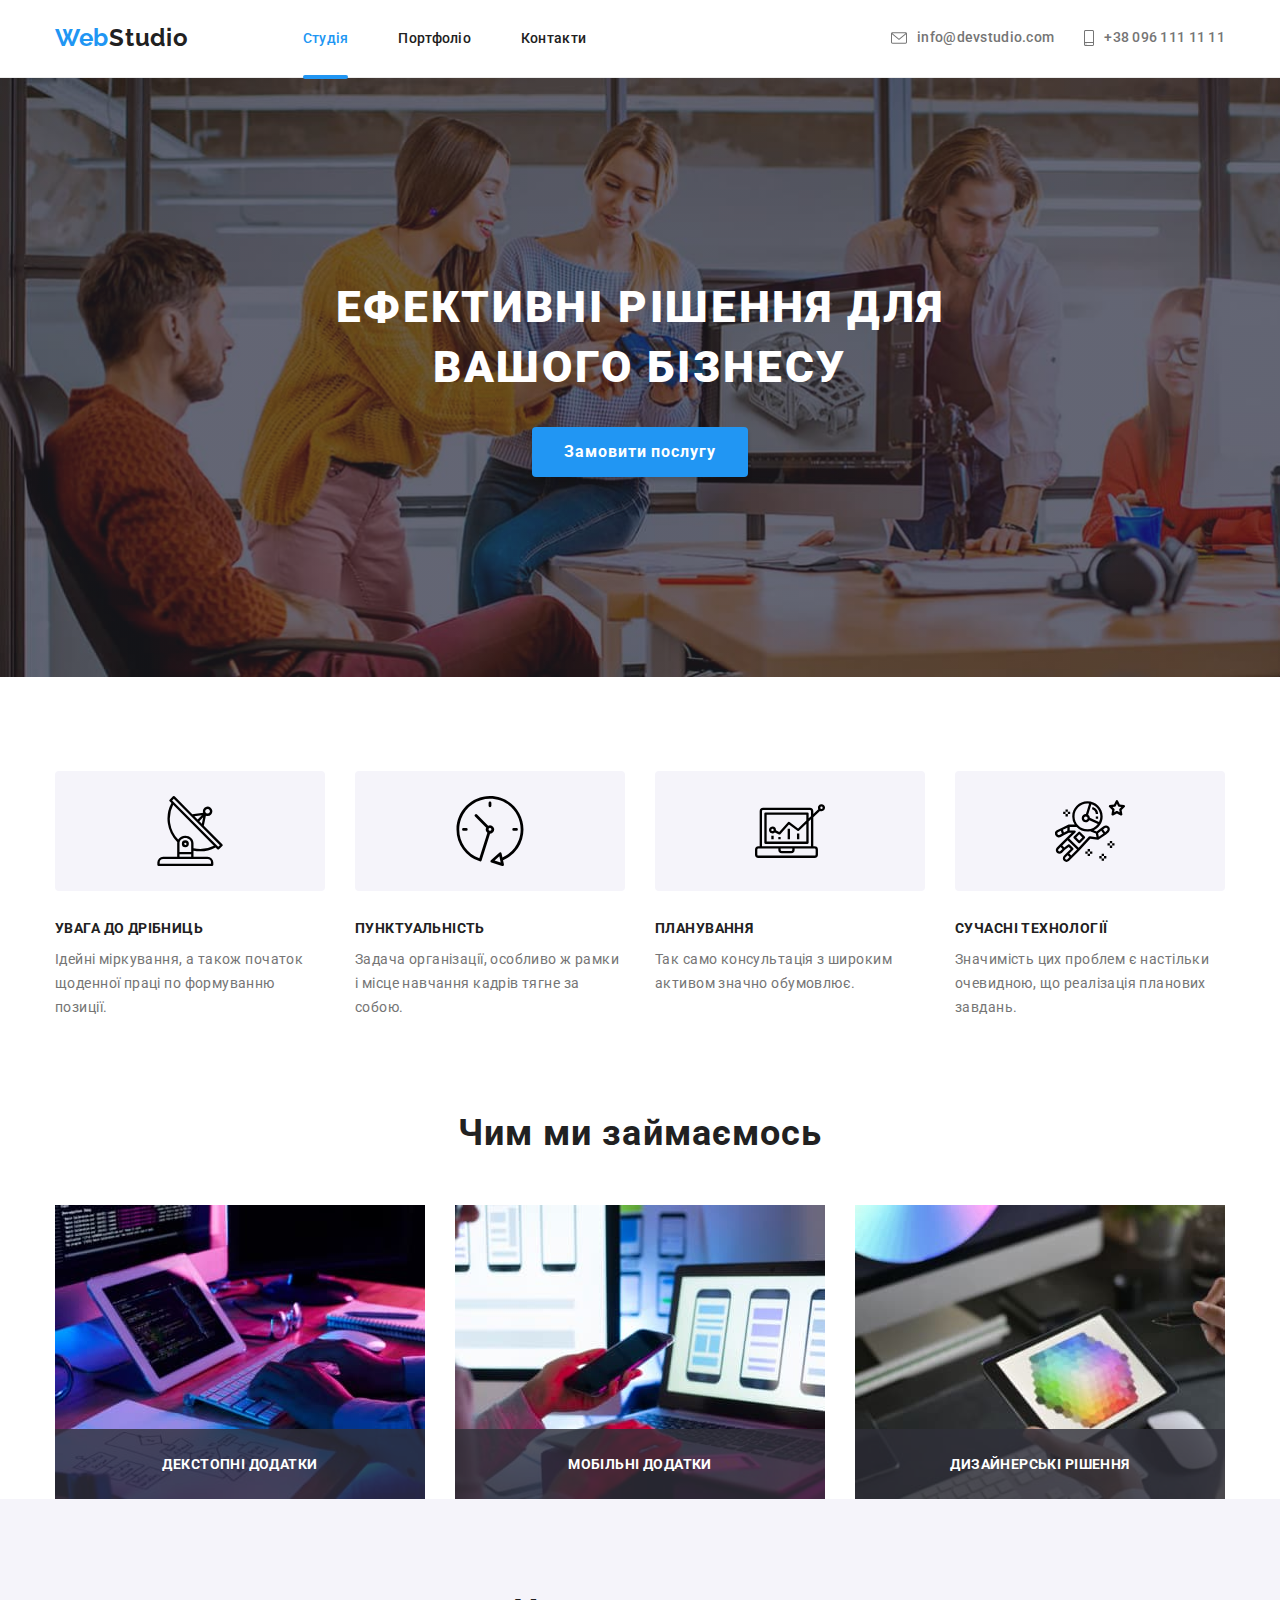
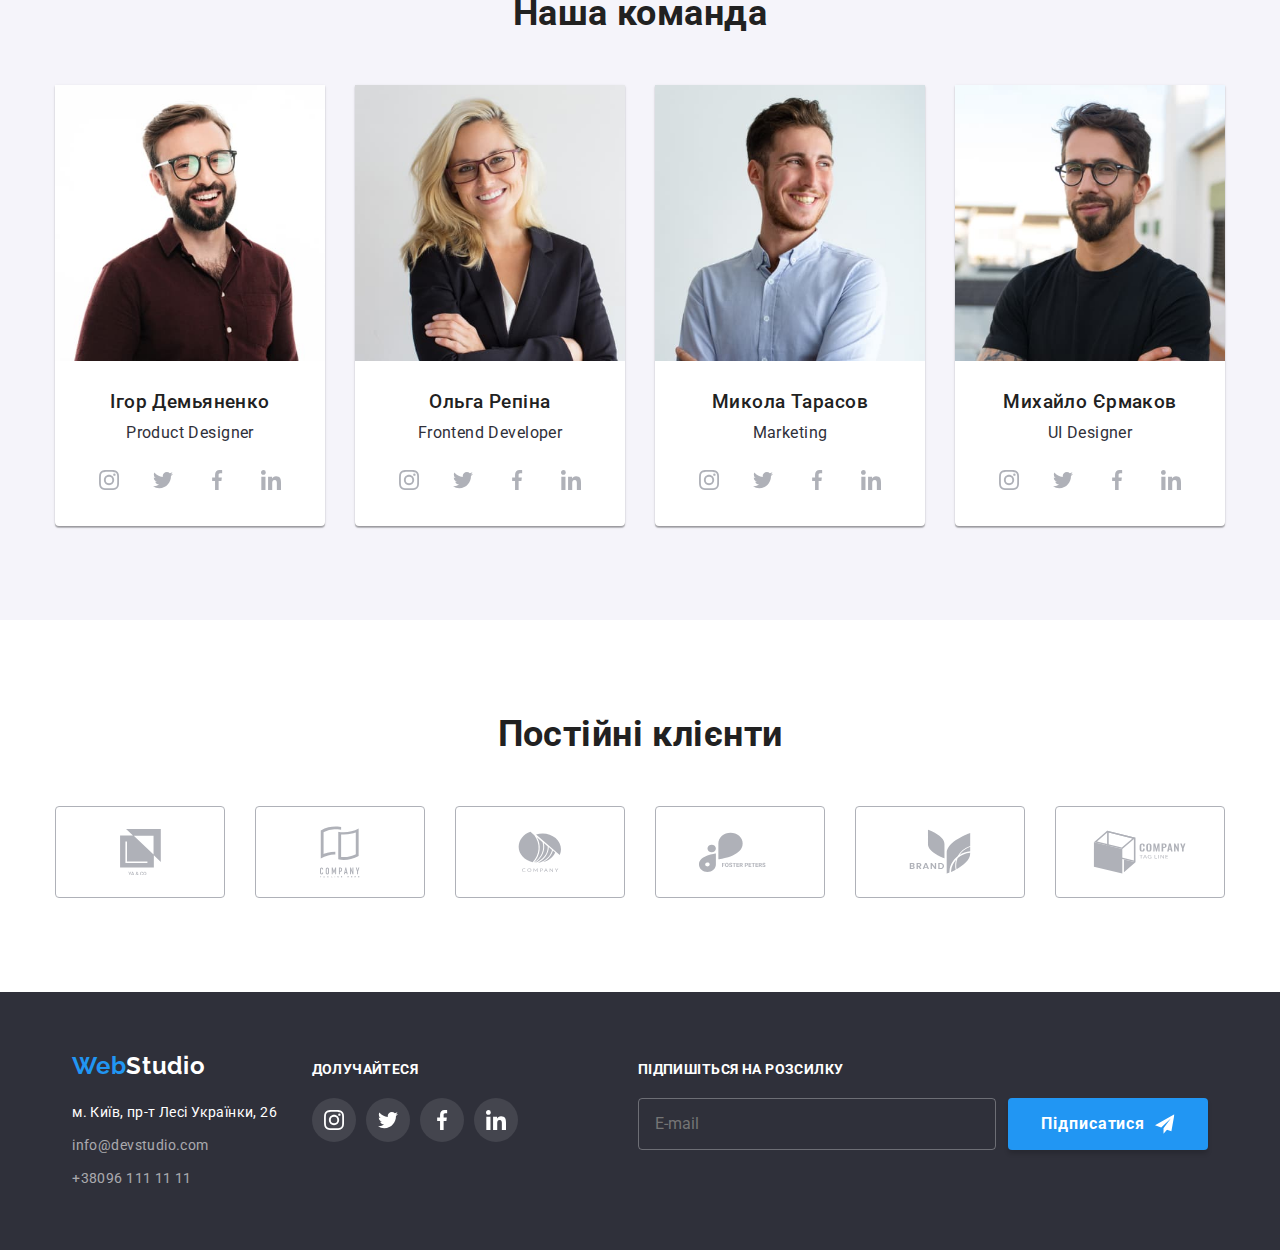
==== commit 168c3eff: "fix index final" ====
--- a/index.html
+++ b/index.html
@@ -245,12 +245,13 @@
             <h2 class="team__title">Наша команда</h2>
             <ul class="team__list">
                 <li class="team__items">
-                    <img srcset="./images/igor-450.jpg 1x, ./images/igor-354.jpg 1x, ./images/igor-270.jpg 1x, ./images/igor-900x2.jpg 2x, ./images/igor-708x2.jpg 2x, ./images/igor-540x2.jpg 2x"
-                     src="images/igor-450.jpg"
-                      alt="Фото Игоря Демьяненко"
-                       >
-                    <div class="team__container-members">
-                        <h3 class="team__name">Ігор Демьяненко</h3>
+                    <img class="team-thumb" 
+                    srcset="./images/igor-450.jpg 1x, ./images/igor-354.jpg 1x, ./images/igor-270.jpg 1x, ./images/igor-900x2.jpg 2x, ./images/igor-708x2.jpg 2x, ./images/igor-540x2.jpg 2x"
+                    src="images/igor-450.jpg"
+                    alt="Фото Игоря Демьяненко"
+                    width="270"
+                    />
+                       <h3 class="team__name">Ігор Демьяненко</h3>
                         <p class="team__text">Product Designer</p>
                         <ul class="social-networks">
                             <li class="social-networks__items">
@@ -282,14 +283,13 @@
                                 </a>
                             </li>
                         </ul>
-                    </div> 
                 </li>
                 <li class="team__items">
-                    <img srcset="./images/olga-450.jpg 1x, ./images/olga-354.jpg 1x, ./images/olga-270.jpg 1x, ./images/olga-900@2x.jpg 2x, ./images/olga-708@2x.jpg 2x, ./images/olga-540@2x.jpg 2x"
+                    <img class="team-thumb" srcset="./images/olga-450.jpg 1x, ./images/olga-354.jpg 1x, ./images/olga-270.jpg 1x, ./images/olga-900@2x.jpg 2x, ./images/olga-708@2x.jpg 2x, ./images/olga-540@2x.jpg 2x"
                      src="images/olga-450.jpg"
                       alt="Фото Ольги Репиной"
+                      width="270"
                        >
-                    <div class="team__container-members">
                         <h3 class="team__name">Ольга Репіна</h3>
                         <p class="team__text">Frontend Developer</p>
                         <ul class="social-networks">
@@ -322,14 +322,13 @@
                                 </a>
                             </li>
                         </ul>
-                    </div>
                 </li>
                 <li class="team__items">
-                    <img srcset="./images/nikola-450.jpg 1x, ./images/nikola-354.jpg 1x, ./images/nikola-270.jpg 1x, ./images/nikola-900@2x.jpg 2x, ./images/nikola-708@2x.jpg 2x, ./images/nikola-540@2x.jpg 2x"
+                    <img class="team-thumb" srcset="./images/nikola-450.jpg 1x, ./images/nikola-354.jpg 1x, ./images/nikola-270.jpg 1x, ./images/nikola-900@2x.jpg 2x, ./images/nikola-708@2x.jpg 2x, ./images/nikola-540@2x.jpg 2x"
                      src="images/nikola-450.jpg"
                       alt="Фото Николая Тарасова"
+                      width="270"
                        >
-                    <div class="team__container-members">
                         <h3 class="team__name">Микола Тарасов</h3>
                         <p class="team__text">Marketing</p>
                         <ul class="social-networks">
@@ -362,14 +361,13 @@
                                 </a>
                             </li>
                         </ul>
-                    </div>
                 </li>
                 <li class="team__items">
-                    <img srcset="./images/mixail-450.jpg 1x, ./images/mixail-354.jpg 1x, ./images/mixail-270.jpg 1x, ./images/mixail-900@2x.jpg 2x, ./images/mixail-708@2x.jpg 2x, ./images/mixail-540@2x.jpg 2x"
+                    <img class="team-thumb" srcset="./images/mixail-450.jpg 1x, ./images/mixail-354.jpg 1x, ./images/mixail-270.jpg 1x, ./images/mixail-900@2x.jpg 2x, ./images/mixail-708@2x.jpg 2x, ./images/mixail-540@2x.jpg 2x"
                       src="images/mixail-450.jpg"
                       alt="Фото Михаила Ермакова"
+                      width="270"
                       >
-                    <div class="team__container-members">
                         <h3 class="team__name">Михайло Єрмаков</h3>
                         <p class="team__text">UI Designer</p>
                         <ul class="social-networks">
@@ -402,7 +400,6 @@
                                 </a>
                             </li>
                         </ul>
-                    </div>  
                 </li>
             </ul>
         </div>  
@@ -459,62 +456,68 @@
       </section>   
    </main>
      <footer class="footer">
-    <div class="container footer__container">
+    <div class="footer__wrap container">
     <div class="footer__container-address">
         <a href="./index.html" class=" logo logo__footer"><span class="logo__text">Web</span>Studio</a>
         <address class="address">
-            <p class="address__text">м. Київ, пр-т Лесі Українки, 26</p>
-            <a href="mailto:info@example.com" class="address__link">info@example.com</a> <br />
-            <a href="tel:+380991111111" class="address__link">+38 099 111 11 11</a>
-        </address>
+            <ul class="address-list">
+              <li class="address-list__item"><p>м. Київ, пр-т Лесі Українки, 26</p></li>
+              <li class="address-list__item">
+                <a class="address-list__link" href="mailto:info@devstudio.com"
+                  >info@devstudio.com</a
+                >
+              </li>
+              <li class="address-list__item">
+                <a class="address-list__link" href="tel:+380961111111">+38096 111 11 11</a>
+              </li>
+            </ul>
+          </address>
     </div>
-    <div class="footer__container-social-network">
-        <p class="footer__text-invitations">Долучайтеся</p>
-        <ul class="footer__list">
-            <li class="footer__items">
-                <a class="footer__link" href="">
-                    <svg class="footer__social-network-icon">
-                        <use href="./images/icons.svg#instagram"></use>
-                    </svg>
-                </a>
-            </li>
-            <li class="footer__items">
-                <a class="footer__link" href="">
-                    <svg class="footer__social-network-icon">
-                        <use href="./images/icons.svg#twitter"></use>
-                    </svg>
-                </a> 
-            </li>
-            <li class="footer__items">
-                <a class="footer__link" href="">
-                    <svg class="footer__social-network-icon">
-                        <use href="./images/icons.svg#facebook"></use>
-                    </svg>
-                </a> 
-            </li>
-            <li class="footer__items">
-                <a class="footer__link" href="">
-                    <svg class="footer__social-network-icon">
-                        <use href="./images/icons.svg#linkedin"></use>
-                    </svg>
-                </a> 
-            </li>
-        </ul>
-    </div>
-    <form class="form-footer">
-        <div class="form-footer__field">
-        <label class="form-footer__label">Підпишіться на розсилку
-            <input class="form-footer__input" type="email" name="email" placeholder="E-mail" autocomplete="email">
-        </label>
+   <div class="welcome">
+          <p class="welcome__title">Долучайтеся</p>
+          <ul class="social-net">
+            <li class="social-net__item">
+              <a class="social-net__link social-net__link--footer" href="#"
+                ><svg class="social-net__icon social-net__icon--footer" width="20" height="20">
+                  <use href="./images/icons.svg#instagram"></use></svg></a>
+            </li>
+            <li class="social-net__item">
+              <a class="social-net__link social-net__link--footer" href="#"
+                ><svg class="social-net__icon social-net__icon--footer" width="20" height="20">
+                  <use href="./images/icons.svg#twitter"></use></svg></a>
+            </li>
+            <li class="social-net__item">
+              <a class="social-net__link social-net__link--footer" href="#"
+                ><svg class="social-net__icon social-net__icon--footer" width="20" height="20">
+                  <use href="./images/icons.svg#facebook"></use></svg></a>
+            </li>
+            <li class="social-net__item">
+              <a class="social-net__link social-net__link--footer" href="#"
+                ><svg class="social-net__icon social-net__icon--footer" width="20" height="20">
+                  <use href="./images/icons.svg#linkedin"></use></svg></a>
+            </li>
+          </ul>
         </div>
-        <button class="button-footer" type="submit">Підписатися
-            <svg class="button-footer-icon" width="24" height="24">
+        <div class="subscribe">
+          <b class="subscribe__title">Підпишіться на розсилку</b>
+          <form class="subscribe__form">
+            <input
+              class="subscribe__input"
+              type="email"
+              name="subscriber-email"
+              placeholder="E-mail"
+              required
+            />
+            <button class="main-button main-button--footer" type="submit">
+              Підписатися
+              <svg class="main-button__icon" width="24" height="24">
                 <use href="./images/icons.svg#icon-send"></use>
-            </svg>
-        </button>
-    </form>
-    </div>
-   </footer>
+              </svg>
+            </button>
+          </form>
+        </div>
+      </div>
+    </footer>
      <script src="./js/modal.js"></script>
      <script src="./js/mobile.js"></script>
 </body>
--- a/css/main.min.css
+++ b/css/main.min.css
@@ -1,2 +1,2 @@
-/*! modern-normalize v1.1.0 | MIT License | https://github.com/sindresorhus/modern-normalize */*,::before,::after{-webkit-box-sizing:border-box;box-sizing:border-box}html{line-height:1.15;-webkit-text-size-adjust:100%;-moz-tab-size:4;-o-tab-size:4;tab-size:4}body{margin:0;font-family:system-ui,-apple-system,"Segoe UI",Roboto,Helvetica,Arial,sans-serif,"Apple Color Emoji","Segoe UI Emoji"}hr{height:0;color:inherit}abbr[title]{-webkit-text-decoration:underline dotted;text-decoration:underline dotted}b,strong{font-weight:bolder}code,kbd,samp,pre{font-family:ui-monospace, SFMono-Regular, Consolas, 'Liberation Mono', Menlo, monospace;font-size:1em}small{font-size:80%}sub,sup{font-size:75%;line-height:0;position:relative;vertical-align:baseline}sub{bottom:-0.25em}sup{top:-0.5em}table{text-indent:0;border-color:inherit}button,input,optgroup,select,textarea{font-family:inherit;font-size:100%;line-height:1.15;margin:0}button,select{text-transform:none}button,[type='button'],[type='reset'],[type='submit']{-webkit-appearance:button}::-moz-focus-inner{border-style:none;padding:0}:-moz-focusring{outline:1px dotted ButtonText}:-moz-ui-invalid{box-shadow:none}legend{padding:0}progress{vertical-align:baseline}::-webkit-inner-spin-button,::-webkit-outer-spin-button{height:auto}[type='search']{-webkit-appearance:textfield;outline-offset:-2px}::-webkit-search-decoration{-webkit-appearance:none}::-webkit-file-upload-button{-webkit-appearance:button;font:inherit}summary{display:list-item}h1,h2,h3,h4,h5,h6{margin:0;padding:0;color:#212121}ul{padding:0;margin:0;list-style:none}p{margin:0;padding:0}img{display:block;width:450px}@media screen and (min-width: 768px){img{width:354px}}@media screen and (min-width: 1200px){img{width:270px}}input{padding:0;margin:0}button{cursor:pointer;border:none}a{text-decoration:none}.container,.task-container{width:1200px;padding-left:15px;padding-right:15px;margin-left:auto;margin-right:auto}.team{padding-top:60px;padding-bottom:60px}@media screen and (min-width: 1200px){.team{padding-top:94px;padding-bottom:94px}}.headlines{margin-bottom:50px;font-weight:700;font-size:36px;line-height:1.16;text-align:center;letter-spacing:0.03em}.hide{width:1px;height:1px;overflow:hidden;opacity:0;margin-top:-1px}body{font-family:'Roboto', sans-serif;font-size:12px;letter-spacing:0.03em;background-color:#fff;color:#757575}@media screen and (min-width: 1200px){body{font-size:14px;line-height:24px}}.container{width:100%;padding-left:15px;padding-right:15px;margin-left:auto;margin-right:auto}@media screen and (min-width: 480px){.container{width:480px}}@media screen and (min-width: 768px){.container{width:768px}}@media screen and (min-width: 1200px){.container{width:1200px}}.menu-container{display:-webkit-box;display:-ms-flexbox;display:flex;background-color:#fff}.menu-container.is-open{-webkit-transform:translateX(0);transform:translateX(0)}@media screen and (max-width: 767.98px){.menu-container{position:fixed;top:0;left:0;right:0;bottom:0;-webkit-transform:translateX(100%);transform:translateX(100%);-webkit-transition:-webkit-transform;transition:-webkit-transform;transition:transform;transition:transform, -webkit-transform;-webkit-transition-duration:250ms;transition-duration:250ms;-webkit-transition-timing-function:0.4,0,0.2,1;transition-timing-function:0.4,0,0.2,1}}@media screen and (min-width: 768px){.menu-container{-webkit-box-flex:2;-ms-flex-positive:2;flex-grow:2}}@media screen and (max-width: 1199.98px){.menu-container{z-index:2}}@media screen and (max-width: 767px){.menu-container-two{position:relative;width:100%;padding-top:48px;padding-right:83px;padding-bottom:48px;padding-left:40px;height:100%;display:-webkit-box;display:-ms-flexbox;display:flex;-webkit-box-orient:vertical;-webkit-box-direction:normal;-ms-flex-direction:column;flex-direction:column;-webkit-box-pack:justify;-ms-flex-pack:justify;justify-content:space-between;margin-left:auto;margin-right:auto}}@media screen and (min-width: 768px){.menu-container-two{display:-webkit-box;display:-ms-flexbox;display:flex;-webkit-box-pack:center;-ms-flex-pack:center;justify-content:center;-webkit-box-align:center;-ms-flex-align:center;align-items:center;-webkit-box-pack:justify;-ms-flex-pack:justify;justify-content:space-between;margin-left:88px}}@media screen and (min-width: 768px){.menu-container-two{margin-left:auto}}.menu-container__button{position:absolute;top:8px;right:15px;width:40px;height:40px;margin-left:auto;padding:0;background-color:#fff;border:1px solid transparent}@media screen and (min-width: 768px){.menu-container__button{display:none}}.header{border-bottom:1px solid #ECECEC}.header__container{display:-webkit-box;display:-ms-flexbox;display:flex;-webkit-box-pack:justify;-ms-flex-pack:justify;justify-content:space-between;-webkit-box-align:center;-ms-flex-align:center;align-items:center;padding-top:16px;padding-bottom:16px}@media screen and (min-width: 768px){.header__container{padding-top:21px;padding-bottom:21px}}@media screen and (min-width: 1200px){.header__container{-webkit-box-pack:start;-ms-flex-pack:start;justify-content:start;padding-top:24px;padding-bottom:25px}}.header__button{width:40px;height:40px;padding:0;margin-left:auto;background-color:#fff;border:1px solid transparent}@media screen and (min-width: 768px){.header__button{display:none}}.header__button:hover .header__icon-close,.header__button:focus .header__icon-close{fill:#2196F3}.header__button .header__icon-close{display:none}.header__button.is-open .header__icon-close{display:block}.header__button:hover .header__icon-open,.header__button:focus .header__icon-open{fill:#2196F3}.header__button.is-open .header__icon-open{display:none;width:40px;height:40px}@media screen and (max-width: 767px){.header__nav{margin-bottom:302px}}@media screen and (min-width: 768px){.list-nav{display:-webkit-box;display:-ms-flexbox;display:flex;-webkit-box-pack:center;-ms-flex-pack:center;justify-content:center;-webkit-box-align:center;-ms-flex-align:center;align-items:center}}@media screen and (min-width: 1200px){.list-nav{margin-left:93px}}@media screen and (max-width: 767px){.list-nav__items:not(:last-child){margin-bottom:32px}}@media screen and (min-width: 768px){.list-nav__items:not(:first-child){margin-left:50px}}.list-nav__link{display:inline-block;font-weight:500;font-size:40px;line-height:1.17;letter-spacing:0.02em;text-decoration:none;color:#212121;-webkit-transition:color;transition:color;-webkit-transition-duration:250ms;transition-duration:250ms;-webkit-transition-timing-function:0.4,0,0.2,1;transition-timing-function:0.4,0,0.2,1}.list-nav__link:hover,.list-nav__link:focus{color:#2196F3}@media screen and (min-width: 768px){.list-nav__link{font-size:14px;line-height:1.14}}.list-nav__link--active{color:#2196F3}@media screen and (min-width: 768px){.list-nav__link--active{position:relative}.list-nav__link--active::after{content:" ";position:absolute;left:0;bottom:0;width:100%;height:4px;border-radius:2px;background-color:#2196F3;-webkit-transform:translateY(34px);transform:translateY(34px)}}@media screen and (min-width: 1200px){.list-nav__link--active::after{-webkit-transform:translateY(32px);transform:translateY(32px)}}@media screen and (max-width: 767px){.header__container-links{display:-webkit-box;display:-ms-flexbox;display:flex;-ms-flex-wrap:wrap;flex-wrap:wrap;-webkit-box-orient:vertical;-webkit-box-direction:reverse;-ms-flex-direction:column-reverse;flex-direction:column-reverse;margin-bottom:64px}}@media screen and (min-width: 768px){.header__container-links{margin-left:84px}}@media screen and (min-width: 1200px){.header__container-links{display:-webkit-box;display:-ms-flexbox;display:flex;-webkit-box-pack:center;-ms-flex-pack:center;justify-content:center;-webkit-box-align:center;-ms-flex-align:center;align-items:center;margin-left:305px}}.header__link{display:block;font-weight:500;letter-spacing:0.02em;text-decoration:none}@media screen and (min-width: 768px){.header__link:hover,.header__link:focus{color:#2196F3}}.header__link-tel{font-size:34px;line-height:1.17;color:#2196F3}@media screen and (max-width: 767px){.header__link-tel{margin-bottom:32px}}@media screen and (min-width: 768px){.header__link-tel{display:-webkit-box;display:-ms-flexbox;display:flex;-webkit-box-align:center;-ms-flex-align:center;align-items:center;font-size:12px;line-height:1.16;color:#757575}}@media screen and (min-width: 1200px){.header__link-tel{font-size:14px;line-height:1.14;margin-left:30px}}.header__link-email{font-size:24px;line-height:1.16;color:#757575}@media screen and (min-width: 768px){.header__link-email{display:-webkit-box;display:-ms-flexbox;display:flex;-webkit-box-pack:center;-ms-flex-pack:center;justify-content:center;-webkit-box-align:center;-ms-flex-align:center;align-items:center;font-size:12px;margin-bottom:10px}}@media screen and (min-width: 1200px){.header__link-email{font-size:14px;line-height:1.14;margin-bottom:0}}.header__icon{display:none}@media screen and (min-width: 768px){.header__icon{display:inline-block;margin-right:10px;fill:currentColor}}.header__social-networks{display:-webkit-box;display:-ms-flexbox;display:flex}@media screen and (min-width: 768px){.header__social-networks{display:none}}.header__items:not(:last-child){padding-right:10px;border-right:1px solid rgba(33,33,33,0.2)}.header__items:not(:first-child){margin-left:10px}.header__social-link{font-weight:500;font-size:18px;line-height:1.22;letter-spacing:0.02em;color:#2196F3;text-decoration:none}.logo{display:block;font-family:"Raleway",sans-serif;font-weight:700;font-size:24px;line-height:1.16;letter-spacing:0.03em;text-decoration:none;color:#212121}@media screen and (min-width: 768px){.logo{margin-left:0}}.logo__text{color:#2196F3}.logo__footer{margin-left:auto;margin-right:auto;margin-bottom:20px;color:#fff}.hero{max-width:1600px;padding:118px 60px;margin:0 auto;text-align:center;background-color:#2F303A;background-image:-webkit-gradient(linear, left top, right top, from(rgba(47,48,58,0.4)), to(rgba(47,48,58,0.4))),url("../images/bg-hero-mobile.jpg");background-image:linear-gradient(to right, rgba(47,48,58,0.4), rgba(47,48,58,0.4)),url("../images/bg-hero-mobile.jpg");background-repeat:no-repeat;background-size:cover}@media (min-device-pixel-ratio: 2), (-webkit-min-device-pixel-ratio: 2), (min-resolution: 192dpi), (min-resolution: 2dppx){.hero{background-image:-webkit-gradient(linear, left top, right top, from(rgba(47,48,58,0.4)), to(rgba(47,48,58,0.4))),url("../images/bg-hero-mobile@x2.jpg");background-image:linear-gradient(to right, rgba(47,48,58,0.4), rgba(47,48,58,0.4)),url("../images/bg-hero-mobile@x2.jpg")}}@media screen and (min-width: 768px){.hero{background-image:-webkit-gradient(linear, left top, right top, from(rgba(47,48,58,0.4)), to(rgba(47,48,58,0.4))),url("../images/bg-hero-tablet.jpg");background-image:linear-gradient(to right, rgba(47,48,58,0.4), rgba(47,48,58,0.4)),url("../images/bg-hero-tablet.jpg")}}@media screen and (min-width: 768px) and (min-device-pixel-ratio: 2), screen and (min-width: 768px) and (-webkit-min-device-pixel-ratio: 2), screen and (min-width: 768px) and (min-resolution: 192dpi), screen and (min-width: 768px) and (min-resolution: 2dppx){.hero{background-image:-webkit-gradient(linear, left top, right top, from(rgba(47,48,58,0.4)), to(rgba(47,48,58,0.4))),url("../images/bg-hero-tablet@x2.jpg");background-image:linear-gradient(to right, rgba(47,48,58,0.4), rgba(47,48,58,0.4)),url("../images/bg-hero-tablet@x2.jpg")}}@media screen and (min-width: 1200px){.hero{background-image:-webkit-gradient(linear, left top, right top, from(rgba(47,48,58,0.4)), to(rgba(47,48,58,0.4))),url("../images/bg-hero-desktop.jpg");background-image:linear-gradient(to right, rgba(47,48,58,0.4), rgba(47,48,58,0.4)),url("../images/bg-hero-desktop.jpg");padding:200px 0}}@media screen and (min-width: 1200px) and (min-device-pixel-ratio: 2), screen and (min-width: 1200px) and (-webkit-min-device-pixel-ratio: 2), screen and (min-width: 1200px) and (min-resolution: 192dpi), screen and (min-width: 1200px) and (min-resolution: 2dppx){.hero{background-image:-webkit-gradient(linear, left top, right top, from(rgba(47,48,58,0.4)), to(rgba(47,48,58,0.4))),url("../images/bg-hero-desktop@x2.jpg");background-image:linear-gradient(to right, rgba(47,48,58,0.4), rgba(47,48,58,0.4)),url("../images/bg-hero-desktop@x2.jpg")}}.hero .hero-title{margin-bottom:30px;font-weight:900;letter-spacing:0.06em;text-transform:uppercase;color:#fff}@media screen and (min-width: 480px){.hero .hero-title{font-size:26px;line-height:1.62}}@media screen and (min-width: 1200px){.hero .hero-title{font-size:44px;line-height:1.36}}.hero .hero-btn{padding:10px 32px;color:#fff;background-color:#2196F3;-webkit-box-shadow:0px 4px 4px rgba(0,0,0,0.15);box-shadow:0px 4px 4px rgba(0,0,0,0.15);border-radius:4px;font-weight:bold;font-size:16px;line-height:calc(30 / 16);letter-spacing:0.06em;cursor:pointer;-webkit-transition-property:background-color;transition-property:background-color;-webkit-transition-duration:250ms;transition-duration:250ms;-webkit-transition-timing-function:0.4,0,0.2,1;transition-timing-function:0.4,0,0.2,1}.hero .hero-btn:focus,.hero .hero-btn:hover{background-color:#188CE8}.hero__container{width:480px;height:400px;padding-top:118px;padding-bottom:118px;text-align:center}@media screen and (min-width: 768px){.hero__container{width:768px}}@media screen and (min-width: 1200px){.hero__container{width:1200px;height:600px;padding-top:200px;padding-bottom:200px}}.backdrop{position:fixed;left:0;top:0;width:100%;height:100%;background-color:rgba(0,0,0,0.2);opacity:1;-webkit-transition:opacity;transition:opacity;-webkit-transition-duration:250ms;transition-duration:250ms;-webkit-transition-timing-function:0.4,0,0.2,1;transition-timing-function:0.4,0,0.2,1;z-index:1}.backdrop__is-hidden{opacity:0;pointer-events:none}.modal{position:absolute;top:50%;left:50%;width:450px;height:609px;padding:40px;background-color:#fff;-webkit-box-shadow:0px 1px 3px rgba(0,0,0,0.12),0px 1px 1px rgba(0,0,0,0.14),0px 2px 1px rgba(0,0,0,0.2);box-shadow:0px 1px 3px rgba(0,0,0,0.12),0px 1px 1px rgba(0,0,0,0.14),0px 2px 1px rgba(0,0,0,0.2);border-radius:4px;-webkit-transform:translate(-50%, -50%) scale(1);transform:translate(-50%, -50%) scale(1);-webkit-transition:-webkit-transform;transition:-webkit-transform;transition:transform;transition:transform, -webkit-transform;-webkit-transition-duration:250ms;transition-duration:250ms;-webkit-transition-timing-function:0.4,0,0.2,1;transition-timing-function:0.4,0,0.2,1;z-index:20}.backdrop__is-hidden .modal{-webkit-transform:translate(-50%, -50%) scale(1.2);transform:translate(-50%, -50%) scale(1.2)}@media screen and (min-width: 1200px){.modal{width:528px}}.button-modal-close{position:absolute;display:-webkit-box;display:-ms-flexbox;display:flex;-webkit-box-pack:center;-ms-flex-pack:center;justify-content:center;-webkit-box-align:center;-ms-flex-align:center;align-items:center;padding:6px;top:11px;right:12px;width:30px;height:30px;border-radius:50%;background-color:#fff;border:1px solid rgba(0,0,0,0.1);cursor:pointer}.button-modal-close__icon{position:absolute;display:inline-block;width:18px;height:18px;margin:0;padding:0;fill:#000;-webkit-transition:fill;transition:fill;-webkit-transition-duration:250ms;transition-duration:250ms;-webkit-transition-timing-function:0.4,0,0.2,1;transition-timing-function:0.4,0,0.2,1}.button-modal-close:hover .button-modal-close__icon,.button-modal-close:focus .button-modal-close__icon{fill:#2196F3}.form{display:-webkit-box;display:-ms-flexbox;display:flex;-webkit-box-orient:vertical;-webkit-box-direction:normal;-ms-flex-direction:column;flex-direction:column;-webkit-box-align:center;-ms-flex-align:center;align-items:center;width:370px;text-align:left;padding:0}@media screen and (min-width: 1200px){.form{width:448px}}.form-title{font-weight:700;font-size:20px;line-height:1.15;text-align:center;color:#212121;margin-bottom:12px}.form-group-field{width:100%;font-size:16px;line-height:1.125;margin-bottom:20px}.form-label{display:block;font-size:12px;line-height:1.17;letter-spacing:0.01em;color:#757575;padding:0;margin-bottom:4px}.form-field{position:relative;width:100%;margin-bottom:10px}.input-icon{position:absolute;left:12px;top:50%;-webkit-transform:translateY(-50%);transform:translateY(-50%);width:18px;height:18px;fill:#212121;-webkit-transition:fill;transition:fill;-webkit-transition-duration:250ms;transition-duration:250ms;-webkit-transition-timing-function:0.4,0,0.2,1;transition-timing-function:0.4,0,0.2,1}.form-input{width:100%;min-height:40px;border:1px solid rgba(33,33,33,0.2);border-radius:4px;padding-left:42px;color:#757575;-webkit-transition-property:border;transition-property:border;-webkit-transition-duration:250ms;transition-duration:250ms;-webkit-transition-timing-function:0.4,0,0.2,1;transition-timing-function:0.4,0,0.2,1;outline:none}.form-textarea{display:block;width:100%;min-height:120px;border:1px solid rgba(33,33,33,0.2);border-radius:4px;padding:12px 16px;color:var(--secondary-color);margin:0;resize:none;outline:none;-webkit-transition-property:border;transition-property:border;-webkit-transition-duration:250ms;transition-duration:250ms;-webkit-transition-timing-function:0.4,0,0.2,1;transition-timing-function:0.4,0,0.2,1}.form-textarea:focus-within{border:1px solid #2196F3}.form-field:focus-within>.input-icon{fill:#2196F3}.form-input:focus-within{border:1px solid #2196f3}.form-textarea::-webkit-input-placeholder{color:rgba(117,117,117,0.5)}.form-textarea:-ms-input-placeholder{color:rgba(117,117,117,0.5)}.form-textarea::-ms-input-placeholder{color:rgba(117,117,117,0.5)}.form-textarea::placeholder{color:rgba(117,117,117,0.5)}.form-agreement-label{position:relative;display:-webkit-box;display:-ms-flexbox;display:flex;-webkit-box-align:center;-ms-flex-align:center;align-items:center;margin-bottom:30px;padding-left:24px;line-height:1.71;letter-spacing:0.03em;color:#757575}.form-agreement-link{color:#2196F3;text-decoration:underline}.form-agreement-icon-check{position:absolute;left:0;top:50%;-webkit-transform:translateY(-50%);transform:translateY(-50%);width:16px;height:15px;opacity:1;-webkit-transition:opacity;transition:opacity;-webkit-transition-duration:250ms;transition-duration:250ms;-webkit-transition-timing-function:0.4,0,0.2,1;transition-timing-function:0.4,0,0.2,1}.form-agreement-icon-checked{position:absolute;left:0;top:50%;-webkit-transform:translateY(-50%);transform:translateY(-50%);width:16px;height:15px;opacity:0;fill:#2196F3;-webkit-transition:opacity;transition:opacity;-webkit-transition-duration:250ms;transition-duration:250ms;-webkit-transition-timing-function:0.4,0,0.2,1;transition-timing-function:0.4,0,0.2,1}.checkbox:checked ~ .form-agreement-icon-check{opacity:0}.checkbox:checked ~ .form-agreement-icon-checked{opacity:1}.form-submit-btn{display:-webkit-box;display:-ms-flexbox;display:flex;-webkit-box-align:center;-ms-flex-align:center;align-items:center;-webkit-box-pack:center;-ms-flex-pack:center;justify-content:center;width:200px;height:50px;padding:0;font-weight:700;font-size:16px;line-height:1.875;letter-spacing:0.06em;color:#fff;-webkit-box-shadow:0px 4px 4px rgba(0,0,0,0.15);box-shadow:0px 4px 4px rgba(0,0,0,0.15);background-color:#2196F3;border:none;border-radius:4px;cursor:pointer;-webkit-transition:background-color;transition:background-color;-webkit-transition-duration:250ms;transition-duration:250ms;-webkit-transition-timing-function:0.4,0,0.2,1;transition-timing-function:0.4,0,0.2,1}.form-submit-btn:hover{background-color:#188CE8}.advantege-section{padding-top:60px;padding-bottom:60px}@media screen and (min-width: 1200px){.advantege-section{padding-top:94px;padding-bottom:94px}}.advantage-list{display:-webkit-box;display:-ms-flexbox;display:flex;-ms-flex-wrap:wrap;flex-wrap:wrap}@media screen and (min-width: 768px) and (max-width: 1199px){.advantage-list{margin:-15px}}.advantage-titles{margin-bottom:10px;font-weight:700;font-size:14px;line-height:1.14;letter-spacing:0.03em;text-transform:uppercase}@media screen and (min-width: 480px) and (max-width: 767px){.advantage-titles{text-align:center}}.advantege-icon{display:-webkit-box;display:-ms-flexbox;display:flex;-webkit-box-pack:center;-ms-flex-pack:center;justify-content:center;-webkit-box-align:center;-ms-flex-align:center;align-items:center;margin-bottom:30px;width:450px;height:120px;border-radius:4px;background-color:#F5F4FA}@media screen and (min-width: 768px){.advantege-icon{width:354px}}@media screen and (min-width: 1200px){.advantege-icon{width:270px}}@media screen and (max-width: 767px){.advantage-item:not(:last-child){margin-bottom:30px}}@media screen and (min-width: 768px) and (max-width: 1199px){.advantage-item{margin:15px;width:354px}}@media screen and (min-width: 1200px){.advantage-item{width:270px}.advantage-item:not(:first-child){margin-left:30px}}.advantage-explanations{font-size:14px;line-height:calc(24 / 14);letter-spacing:0.03em;color:#757575}.task-section{display:none}@media screen and (min-width: 1200px){.task-section{display:block;padding-top:0}}.task-list{display:-webkit-box;display:-ms-flexbox;display:flex}.task-item{position:relative;margin-right:30px}.task-item:last-child{margin-right:0px}.img-task{width:370px}.task-name-thumb{display:-webkit-box;display:-ms-flexbox;display:flex;-webkit-box-align:center;-ms-flex-align:center;align-items:center;-webkit-box-pack:center;-ms-flex-pack:center;justify-content:center;position:absolute;bottom:0;width:370px;height:70px;background:rgba(47,48,58,0.8)}.task-name{font-weight:bold;font-size:14px;line-height:calc(16 / 14);text-align:center;letter-spacing:0.03em;text-transform:uppercase;color:#fff}.team{background-color:#F5F4FA}.team__title{margin-bottom:30px;font-weight:700;font-size:28px;line-height:1.17;text-align:center}@media screen and (min-width: 1200px){.team__title{font-size:36px;line-height:1.16;margin-bottom:50px}}@media screen and (min-width: 768px) and (max-width: 1199px){.team__list{display:-webkit-box;display:-ms-flexbox;display:flex;-ms-flex-wrap:wrap;flex-wrap:wrap;margin:-15px}}@media screen and (min-width: 1200px){.team__list{display:-webkit-box;display:-ms-flexbox;display:flex}}.team__items{border-radius:0px 0px 4px 4px;-webkit-box-shadow:0px 1px 3px rgba(0,0,0,0.12),0px 1px 1px rgba(0,0,0,0.14),0px 2px 1px rgba(0,0,0,0.2);box-shadow:0px 1px 3px rgba(0,0,0,0.12),0px 1px 1px rgba(0,0,0,0.14),0px 2px 1px rgba(0,0,0,0.2)}@media screen and (max-width: 767px){.team__items{margin-bottom:30px}.team__items:last-child{margin-bottom:0}}@media screen and (min-width: 768px) and (max-width: 1199px){.team__items{margin:15px}}@media screen and (min-width: 1200px){.team__items{margin-left:30px}.team__items:first-child{margin-left:0}}.team__container-members{padding-top:30px;padding-bottom:24px;background-color:#fff}@media screen and (min-width: 1200px){.team__container-members{padding-bottom:30px}}.team__name{margin-bottom:10px;font-weight:500;font-size:16px;line-height:1.18;text-align:center}.team__text{margin-bottom:16px;font-size:16px;line-height:1.18;text-align:center}.social-networks{display:-webkit-box;display:-ms-flexbox;display:flex;-webkit-box-pack:center;-ms-flex-pack:center;justify-content:center}.social-networks__items{margin-left:10px}.social-networks__items:first-child{margin-left:0}.social-networks__link{display:inline-block;text-align:center;width:44px;height:44px;padding:12px;border-radius:50%;-webkit-transition:background-color, -webkit-transform;transition:background-color, -webkit-transform;transition:transform, background-color;transition:transform, background-color, -webkit-transform;-webkit-transition-duration:250ms;transition-duration:250ms;-webkit-transition-timing-function:0.4,0,0.2,1;transition-timing-function:0.4,0,0.2,1}.social-networks__items:hover .social-networks__link{background-color:#2196F3}.social-networks__link:focus{background-color:#2196F3}.social-networks__icon{fill:#AFB1B8;width:20px;height:20px;-webkit-transition:fill;transition:fill;-webkit-transition-duration:250ms;transition-duration:250ms;-webkit-transition-timing-function:0.4,0,0.2,1;transition-timing-function:0.4,0,0.2,1}.social-networks__items:hover .social-networks__icon{fill:#fff}.social-networks__link:focus .social-networks__icon{fill:#fff}@media screen and (max-width: 767px){.partners{padding-bottom:68px}}.partners__title{margin-bottom:30px;font-weight:700;font-size:28px;line-height:1.17;text-align:center}@media screen and (min-width: 1200px){.partners__title{font-size:36px;line-height:1.16;margin-bottom:50px}}.partners__list{display:-webkit-box;display:-ms-flexbox;display:flex}@media screen and (max-width: 1199px){.partners__list{-ms-flex-wrap:wrap;flex-wrap:wrap;margin:-15px}}@media screen and (max-width: 1199px){.partners__items{margin:15px}}@media screen and (min-width: 1200px){.partners__items{margin-left:30px}.partners__items:first-child{margin-left:0}}.partners__link{display:-webkit-box;display:-ms-flexbox;display:flex;-webkit-box-pack:center;-ms-flex-pack:center;justify-content:center;-webkit-box-align:center;-ms-flex-align:center;align-items:center;width:210px;height:92px;border:1px solid #AFB1B8;border-radius:4px;-webkit-transition:border;transition:border;-webkit-transition-duration:250ms;transition-duration:250ms;-webkit-transition-timing-function:0.4,0,0.2,1;transition-timing-function:0.4,0,0.2,1}.partners__items:hover .partners__link{border:1px solid #2196F3}.partners__link:focus{border:1px solid #2196F3}@media screen and (min-width: 768px){.partners__link{width:226px}}@media screen and (min-width: 1200px){.partners__link{width:170px}}.partners__icon{-webkit-transition:fill;transition:fill;-webkit-transition-duration:250ms;transition-duration:250ms;-webkit-transition-timing-function:0.4,0,0.2,1;transition-timing-function:0.4,0,0.2,1;fill:#AFB1B8}.partners__items:hover .partners__icon{fill:#2196F3}.partners__link:focus .partners__icon{fill:#2196F3}.footer{padding-top:60px;padding-bottom:60px;background-color:#2F303A}@media screen and (min-width: 768px){.footer__container{display:-webkit-box;display:-ms-flexbox;display:flex;-webkit-box-pack:center;-ms-flex-pack:center;justify-content:center}}@media screen and (max-width: 1199px){.footer__container{-ms-flex-wrap:wrap;flex-wrap:wrap}}@media screen and (min-width: 1200px){.footer__container{-webkit-box-align:center;-ms-flex-align:center;align-items:center}}.footer__container-address{width:232px}@media screen and (max-width: 767px){.footer__container-address{margin-left:auto;margin-right:auto}}@media screen and (max-width: 1199px){.footer__container-address{text-align:center}}.footer__container-social-network{width:206px}@media screen and (max-width: 767px){.footer__container-social-network{margin-left:auto;margin-right:auto;margin-bottom:60px}}@media screen and (min-width: 768px){.footer__container-social-network{margin-left:165px;margin-top:5px}}@media screen and (max-width: 1199px){.footer__container-social-network{text-align:center}}@media screen and (min-width: 1200px){.footer__container-social-network{margin-left:70px;margin-top:0}}.footer__text-invitations{margin-bottom:20px;font-weight:700;line-height:1.14;letter-spacing:0.03em;text-transform:uppercase;color:#fff}.footer__list{display:-webkit-box;display:-ms-flexbox;display:flex}.footer__items{margin-left:10px}.footer__items:first-child{margin-left:0}.footer__link{display:inline-block;text-align:center;padding:12px;width:44px;height:44px;border-radius:50%;background-color:rgba(255,255,255,0.1);-webkit-transition:background-color, -webkit-transform;transition:background-color, -webkit-transform;transition:transform, background-color;transition:transform, background-color, -webkit-transform;-webkit-transition-duration:250ms;transition-duration:250ms;-webkit-transition-timing-function:0.4,0,0.2,1;transition-timing-function:0.4,0,0.2,1}.footer__items:hover .footer__link{background-color:#2196F3}.footer__link:focus{background-color:#2196F3}.footer__social-network-icon{width:20px;height:20px;fill:#fff}@media screen and (max-width: 1199px){.form-footer{text-align:center}}@media screen and (min-width: 1200px){.form-footer{display:-webkit-box;display:-ms-flexbox;display:flex;width:570px;margin-left:93px}}@media screen and (max-width: 1199px){.form-footer__field{margin-bottom:20px}}.form-footer__label{display:block;font-weight:700;line-height:1.14;text-transform:uppercase;color:#fff}.form-footer__input{display:block;width:450px;height:50px;margin-top:20px;padding-left:16px;border:1px solid rgba(255,255,255,0.3);-webkit-filter:drop-shadow(0px 4px 4px rgba(0,0,0,0.15));filter:drop-shadow(0px 4px 4px rgba(0,0,0,0.15));border-radius:4px;background-color:#2F303A;color:#fff}@media screen and (min-width: 1200px){.form-footer__input{width:358px}}.button-footer{display:-webkit-box;display:-ms-flexbox;display:flex;-webkit-box-align:center;-ms-flex-align:center;align-items:center;-ms-flex-item-align:end;align-self:flex-end;width:200px;height:50px;margin-left:auto;margin-right:auto;padding-top:10px;padding-right:28px;padding-bottom:10px;padding-left:29px;font-weight:700;font-size:16px;line-height:1.87;letter-spacing:0.06em;background-color:#2196F3;-webkit-box-shadow:0px 4px 4px rgba(0,0,0,0.15);box-shadow:0px 4px 4px rgba(0,0,0,0.15);border:1px solid transparent;border-radius:4px;color:#fff;cursor:pointer;-webkit-transition:background-color;transition:background-color;-webkit-transition-duration:250ms;transition-duration:250ms;-webkit-transition-timing-function:0.4,0,0.2,1;transition-timing-function:0.4,0,0.2,1}.button-footer:hover,.button-footer:focus{background-color:#188CE8}@media screen and (min-width: 1200px){.button-footer{margin-right:0;margin-left:12px}}.button-footer-icon{margin-left:10px;fill:#fff}.address{width:232px}@media screen and (max-width: 1199px){.address{margin-bottom:60px}}.address__text{margin-bottom:9px;font-style:normal;line-height:1.71;color:#fff}.address__link{display:inline-block;margin-bottom:8px;font-style:normal;line-height:1.71;text-decoration:none;color:rgba(255,255,255,0.6);-webkit-transition:color;transition:color}.address__link .address{width:232px}@media screen and (max-width: 1199px){.address__link .address{margin-bottom:60px}}.address__link .address__text{margin-bottom:9px;font-style:normal;line-height:1.71;color:#fff}.address__link .address__link{display:inline-block;margin-bottom:8px;font-style:normal;line-height:1.71;text-decoration:none;color:rgba(255,255,255,0.6);-webkit-transition:color;transition:color;-webkit-transition-duration:250ms;transition-duration:250ms;-webkit-transition-timing-function:0.4,0,0.2,1;transition-timing-function:0.4,0,0.2,1}.address__link .address__link:last-child{margin-bottom:0}.address__link .address__link:hover,.address__link .address__link:focus{color:#2196F3}.address__link:last-child{margin-bottom:0}.address__link:hover,.address__link:focus{color:#2196F3}@media screen and (min-width: 768px){.list-works{display:-webkit-box;display:-ms-flexbox;display:flex;-ms-flex-wrap:wrap;flex-wrap:wrap;margin:-15px}}.list-works__items:hover{-webkit-box-shadow:0px 1px 1px rgba(0,0,0,0.12),0px 4px 4px rgba(0,0,0,0.06),1px 4px 6px rgba(0,0,0,0.16);box-shadow:0px 1px 1px rgba(0,0,0,0.12),0px 4px 4px rgba(0,0,0,0.06),1px 4px 6px rgba(0,0,0,0.16);-webkit-transition:-webkit-box-shadow;transition:-webkit-box-shadow;transition:box-shadow;transition:box-shadow, -webkit-box-shadow;-webkit-transition-duration:250ms;transition-duration:250ms;-webkit-transition-timing-function:0.4,0,0.2,1;transition-timing-function:0.4,0,0.2,1}@media screen and (max-width: 767px){.list-works__items:not(:last-child){margin-bottom:30px}}@media screen and (min-width: 768px){.list-works__items{margin:15px;width:354px}}@media screen and (min-width: 1200px){.list-works__items{width:370px}}@media screen and (min-width: 1200px){.img{width:370px}}@media screen and (min-width: 768px) and (max-width: 1199px){.list-works__container-texno{height:146.91px}}.list-works__container{padding:20px 24px;border-right:1px solid #eee;border-bottom:1px solid #eee;border-left:1px solid #eee;letter-spacing:0.06em}.list-works__title{margin-bottom:4px;font-weight:700;font-size:18px;line-height:2}.list-works__text{color:#757575;font-size:16px;line-height:1.87}.list-button{display:-webkit-box;display:-ms-flexbox;display:flex;margin-bottom:40px}@media screen and (max-width: 767px){.list-button{-ms-flex-wrap:wrap;flex-wrap:wrap}}@media screen and (min-width: 768px){.list-button{-webkit-box-pack:center;-ms-flex-pack:center;justify-content:center;margin-bottom:30px}}@media screen and (min-width: 1200px){.list-button{margin-bottom:50px}}.list-button__items{margin-left:9px}.list-button__items:first-child{margin-left:0}@media screen and (max-width: 767px){.list-button__items:nth-child(-n+3){margin-bottom:15px}}@media screen and (min-width: 768px){.list-button__items{margin-left:8px}}.list-button__button{padding:6px 22px;text-align:center;font-family:'Roboto', sans-serif;font-weight:500;font-size:16px;line-height:1.62;background-color:#F5F4FA;color:#212121;border-radius:4px;border:1px solid transparent;cursor:pointer;-webkit-transition:background-color, -webkit-box-shadow;transition:background-color, -webkit-box-shadow;transition:background-color, box-shadow;transition:background-color, box-shadow, -webkit-box-shadow;-webkit-transition-duration:250ms;transition-duration:250ms;-webkit-transition-timing-function:0.4,0,0.2,1;transition-timing-function:0.4,0,0.2,1}.list-button__button:hover,.list-button__button:focus{background-color:#2196F3;color:#fff;-webkit-box-shadow:0px 3px 1px rgba(0,0,0,0.1),0px 1px 2px rgba(0,0,0,0.08),0px 2px 2px rgba(0,0,0,0.12);box-shadow:0px 3px 1px rgba(0,0,0,0.1),0px 1px 2px rgba(0,0,0,0.08),0px 2px 2px rgba(0,0,0,0.12)}.thumb{position:relative;overflow:hidden}.overlay{position:absolute;top:0;left:0;width:100%;height:100%;background-color:rgba(33,150,243,0.9);-webkit-transform:translateY(100%);transform:translateY(100%);-webkit-transition-property:-webkit-transform;transition-property:-webkit-transform;transition-property:transform;transition-property:transform, -webkit-transform;-webkit-transition-duration:250ms;transition-duration:250ms;-webkit-transition-timing-function:0.4,0,0.2,1;transition-timing-function:0.4,0,0.2,1}.overlay__text{padding:64px 24px;font-family:'Roboto';font-style:normal;font-weight:400;font-size:18px;line-height:28px;letter-spacing:0.03em;color:#FFFFFF}.card-href{display:block;-webkit-transition-property:-webkit-box-shadow;transition-property:-webkit-box-shadow;transition-property:box-shadow;transition-property:box-shadow, -webkit-box-shadow;-webkit-transition-duration:250ms;transition-duration:250ms;-webkit-transition-timing-function:0.4,0,0.2,1;transition-timing-function:0.4,0,0.2,1}.card-href:hover .overlay{-webkit-transform:translateY(0);transform:translateY(0)}.card-href:hover{-webkit-box-shadow:0px 1px 1px rgba(0,0,0,0.12),0px 4px 4px rgba(0,0,0,0.06),1px 4px 6px rgba(0,0,0,0.16);box-shadow:0px 1px 1px rgba(0,0,0,0.12),0px 4px 4px rgba(0,0,0,0.06),1px 4px 6px rgba(0,0,0,0.16)}
+/*! modern-normalize v1.1.0 | MIT License | https://github.com/sindresorhus/modern-normalize */*,::before,::after{-webkit-box-sizing:border-box;box-sizing:border-box}html{line-height:1.15;-webkit-text-size-adjust:100%;-moz-tab-size:4;-o-tab-size:4;tab-size:4}body{margin:0;font-family:system-ui,-apple-system,"Segoe UI",Roboto,Helvetica,Arial,sans-serif,"Apple Color Emoji","Segoe UI Emoji"}hr{height:0;color:inherit}abbr[title]{-webkit-text-decoration:underline dotted;text-decoration:underline dotted}b,strong{font-weight:bolder}code,kbd,samp,pre{font-family:ui-monospace, SFMono-Regular, Consolas, 'Liberation Mono', Menlo, monospace;font-size:1em}small{font-size:80%}sub,sup{font-size:75%;line-height:0;position:relative;vertical-align:baseline}sub{bottom:-0.25em}sup{top:-0.5em}table{text-indent:0;border-color:inherit}button,input,optgroup,select,textarea{font-family:inherit;font-size:100%;line-height:1.15;margin:0}button,select{text-transform:none}button,[type='button'],[type='reset'],[type='submit']{-webkit-appearance:button}::-moz-focus-inner{border-style:none;padding:0}:-moz-focusring{outline:1px dotted ButtonText}:-moz-ui-invalid{box-shadow:none}legend{padding:0}progress{vertical-align:baseline}::-webkit-inner-spin-button,::-webkit-outer-spin-button{height:auto}[type='search']{-webkit-appearance:textfield;outline-offset:-2px}::-webkit-search-decoration{-webkit-appearance:none}::-webkit-file-upload-button{-webkit-appearance:button;font:inherit}summary{display:list-item}h1,h2,h3,h4,h5,h6{margin:0;padding:0;color:#212121}ul{padding:0;margin:0;list-style:none}p{margin:0;padding:0}img{display:block;width:450px}@media screen and (min-width: 768px){img{width:354px}}@media screen and (min-width: 1200px){img{width:270px}}input{padding:0;margin:0}button{cursor:pointer;border:none}a{text-decoration:none}.container,.task-container{max-width:1200px;padding-left:15px;padding-right:15px;margin-left:auto;margin-right:auto}@media screen and (min-width: 480px){.container,.task-container{width:480px}}@media screen and (min-width: 768px){.container,.task-container{width:768px}}@media screen and (min-width: 1200px){.container,.task-container{width:1200px}}.team,.partners{padding-top:60px;padding-bottom:60px}@media screen and (min-width: 1200px){.team,.partners{padding-top:94px;padding-bottom:94px}}.headlines{margin-bottom:50px;font-weight:700;font-size:36px;line-height:1.16;text-align:center;letter-spacing:0.03em}.hide{width:1px;height:1px;overflow:hidden;opacity:0;margin-top:-1px}body{font-family:'Roboto', sans-serif;font-size:12px;letter-spacing:0.03em;background-color:#fff;color:#757575}@media screen and (min-width: 1200px){body{font-size:14px;line-height:24px}}.container{max-width:1200px;padding-left:15px;padding-right:15px;margin-left:auto;margin-right:auto}@media screen and (min-width: 480px){.container{width:480px}}@media screen and (min-width: 768px){.container{width:768px}}@media screen and (min-width: 1200px){.container{width:1200px}}.menu-container{display:-webkit-box;display:-ms-flexbox;display:flex;background-color:#fff}.menu-container.is-open{-webkit-transform:translateX(0);transform:translateX(0)}@media screen and (max-width: 767.98px){.menu-container{position:fixed;top:0;left:0;right:0;bottom:0;-webkit-transform:translateX(100%);transform:translateX(100%);-webkit-transition:-webkit-transform;transition:-webkit-transform;transition:transform;transition:transform, -webkit-transform;-webkit-transition-duration:250ms;transition-duration:250ms;-webkit-transition-timing-function:0.4,0,0.2,1;transition-timing-function:0.4,0,0.2,1}}@media screen and (min-width: 768px){.menu-container{-webkit-box-flex:2;-ms-flex-positive:2;flex-grow:2}}@media screen and (max-width: 1199.98px){.menu-container{z-index:2}}@media screen and (max-width: 767px){.menu-container-two{position:relative;width:100%;padding-top:48px;padding-right:83px;padding-bottom:48px;padding-left:40px;height:100%;display:-webkit-box;display:-ms-flexbox;display:flex;-webkit-box-orient:vertical;-webkit-box-direction:normal;-ms-flex-direction:column;flex-direction:column;-webkit-box-pack:justify;-ms-flex-pack:justify;justify-content:space-between;margin-left:auto;margin-right:auto}}@media screen and (min-width: 768px){.menu-container-two{display:-webkit-box;display:-ms-flexbox;display:flex;-webkit-box-pack:center;-ms-flex-pack:center;justify-content:center;-webkit-box-align:center;-ms-flex-align:center;align-items:center;-webkit-box-pack:justify;-ms-flex-pack:justify;justify-content:space-between;margin-left:88px}}@media screen and (min-width: 1200px){.menu-container-two{margin-left:auto}}.menu-container__button{position:absolute;top:8px;right:15px;width:40px;height:40px;margin-left:auto;padding:0;background-color:#fff;border:1px solid transparent}@media screen and (min-width: 768px){.menu-container__button{display:none}}.header{border-bottom:1px solid #ECECEC}.header__container{display:-webkit-box;display:-ms-flexbox;display:flex;-webkit-box-pack:justify;-ms-flex-pack:justify;justify-content:space-between;-webkit-box-align:center;-ms-flex-align:center;align-items:center;padding-top:16px;padding-bottom:16px}@media screen and (min-width: 768px){.header__container{padding-top:21px;padding-bottom:21px}}@media screen and (min-width: 1200px){.header__container{-webkit-box-pack:start;-ms-flex-pack:start;justify-content:start;padding-top:24px;padding-bottom:25px}}.header__button{width:40px;height:40px;padding:0;margin-left:auto;background-color:#fff;border:1px solid transparent}@media screen and (min-width: 768px){.header__button{display:none}}.header__button:hover .header__icon-close,.header__button:focus .header__icon-close{fill:#2196F3}.header__button .header__icon-close{display:none}.header__button.is-open .header__icon-close{display:block}.header__button:hover .header__icon-open,.header__button:focus .header__icon-open{fill:#2196F3}.header__button.is-open .header__icon-open{display:none;width:40px;height:40px}@media screen and (max-width: 767px){.header__nav{margin-bottom:302px}}@media screen and (min-width: 768px){.list-nav{display:-webkit-box;display:-ms-flexbox;display:flex;-webkit-box-pack:center;-ms-flex-pack:center;justify-content:center;-webkit-box-align:center;-ms-flex-align:center;align-items:center}}@media screen and (min-width: 1200px){.list-nav{margin-left:93px}}@media screen and (max-width: 767px){.list-nav__items:not(:last-child){margin-bottom:32px}}@media screen and (min-width: 768px){.list-nav__items:not(:first-child){margin-left:50px}}.list-nav__link{display:inline-block;font-weight:500;font-size:40px;line-height:1.17;letter-spacing:0.02em;text-decoration:none;color:#212121;-webkit-transition:color;transition:color;-webkit-transition-duration:250ms;transition-duration:250ms;-webkit-transition-timing-function:0.4,0,0.2,1;transition-timing-function:0.4,0,0.2,1}.list-nav__link:hover,.list-nav__link:focus{color:#2196F3}@media screen and (min-width: 768px){.list-nav__link{font-size:14px;line-height:1.14}}.list-nav__link--active{color:#2196F3}@media screen and (min-width: 768px){.list-nav__link--active{position:relative}.list-nav__link--active::after{content:" ";position:absolute;left:0;bottom:0;width:100%;height:4px;border-radius:2px;background-color:#2196F3;-webkit-transform:translateY(34px);transform:translateY(34px)}}@media screen and (min-width: 1200px){.list-nav__link--active::after{-webkit-transform:translateY(32px);transform:translateY(32px)}}@media screen and (max-width: 767px){.header__container-links{display:-webkit-box;display:-ms-flexbox;display:flex;-ms-flex-wrap:wrap;flex-wrap:wrap;-webkit-box-orient:vertical;-webkit-box-direction:reverse;-ms-flex-direction:column-reverse;flex-direction:column-reverse;margin-bottom:64px}}@media screen and (min-width: 768px){.header__container-links{margin-left:84px}}@media screen and (min-width: 1200px){.header__container-links{display:-webkit-box;display:-ms-flexbox;display:flex;-webkit-box-pack:center;-ms-flex-pack:center;justify-content:center;-webkit-box-align:center;-ms-flex-align:center;align-items:center;margin-left:305px}}.header__link{display:block;font-weight:500;letter-spacing:0.02em;text-decoration:none}@media screen and (min-width: 768px){.header__link:hover,.header__link:focus{color:#2196F3}}.header__link-tel{font-size:34px;line-height:1.17;color:#2196F3}@media screen and (max-width: 767px){.header__link-tel{margin-bottom:32px}}@media screen and (min-width: 768px){.header__link-tel{display:-webkit-box;display:-ms-flexbox;display:flex;-webkit-box-align:center;-ms-flex-align:center;align-items:center;font-size:12px;line-height:1.16;color:#757575}}@media screen and (min-width: 1200px){.header__link-tel{font-size:14px;line-height:1.14;margin-left:30px}}.header__link-email{font-size:24px;line-height:1.16;color:#757575}@media screen and (min-width: 768px){.header__link-email{display:-webkit-box;display:-ms-flexbox;display:flex;-webkit-box-pack:center;-ms-flex-pack:center;justify-content:center;-webkit-box-align:center;-ms-flex-align:center;align-items:center;font-size:12px;margin-bottom:10px}}@media screen and (min-width: 1200px){.header__link-email{font-size:14px;line-height:1.14;margin-bottom:0}}.header__icon{display:none}@media screen and (min-width: 768px){.header__icon{display:inline-block;margin-right:10px;fill:currentColor}}.header__social-networks{display:-webkit-box;display:-ms-flexbox;display:flex}@media screen and (min-width: 768px){.header__social-networks{display:none}}.header__items:not(:last-child){padding-right:10px;border-right:1px solid rgba(33,33,33,0.2)}.header__items:not(:first-child){margin-left:10px}.header__social-link{font-weight:500;font-size:18px;line-height:1.22;letter-spacing:0.02em;color:#2196F3;text-decoration:none}.logo{display:block;font-family:"Raleway",sans-serif;font-weight:700;font-size:24px;line-height:1.16;letter-spacing:0.03em;text-decoration:none;color:#212121}@media screen and (min-width: 768px){.logo{margin-left:0}}.logo__text{color:#2196F3}.logo__footer{margin-left:auto;margin-right:auto;margin-bottom:20px;color:#fff}.hero{max-width:1600px;padding:118px 60px;margin:0 auto;text-align:center;background-color:#2F303A;background-image:-webkit-gradient(linear, left top, right top, from(rgba(47,48,58,0.4)), to(rgba(47,48,58,0.4))),url("../images/bg-hero-mobile.jpg");background-image:linear-gradient(to right, rgba(47,48,58,0.4), rgba(47,48,58,0.4)),url("../images/bg-hero-mobile.jpg");background-repeat:no-repeat;background-size:cover}@media (min-device-pixel-ratio: 2), (-webkit-min-device-pixel-ratio: 2), (min-resolution: 192dpi), (min-resolution: 2dppx){.hero{background-image:-webkit-gradient(linear, left top, right top, from(rgba(47,48,58,0.4)), to(rgba(47,48,58,0.4))),url("../images/bg-hero-mobile@x2.jpg");background-image:linear-gradient(to right, rgba(47,48,58,0.4), rgba(47,48,58,0.4)),url("../images/bg-hero-mobile@x2.jpg")}}@media screen and (min-width: 768px){.hero{background-image:-webkit-gradient(linear, left top, right top, from(rgba(47,48,58,0.4)), to(rgba(47,48,58,0.4))),url("../images/bg-hero-tablet.jpg");background-image:linear-gradient(to right, rgba(47,48,58,0.4), rgba(47,48,58,0.4)),url("../images/bg-hero-tablet.jpg")}}@media screen and (min-width: 768px) and (min-device-pixel-ratio: 2), screen and (min-width: 768px) and (-webkit-min-device-pixel-ratio: 2), screen and (min-width: 768px) and (min-resolution: 192dpi), screen and (min-width: 768px) and (min-resolution: 2dppx){.hero{background-image:-webkit-gradient(linear, left top, right top, from(rgba(47,48,58,0.4)), to(rgba(47,48,58,0.4))),url("../images/bg-hero-tablet@x2.jpg");background-image:linear-gradient(to right, rgba(47,48,58,0.4), rgba(47,48,58,0.4)),url("../images/bg-hero-tablet@x2.jpg")}}@media screen and (min-width: 1200px){.hero{background-image:-webkit-gradient(linear, left top, right top, from(rgba(47,48,58,0.4)), to(rgba(47,48,58,0.4))),url("../images/bg-hero-desktop.jpg");background-image:linear-gradient(to right, rgba(47,48,58,0.4), rgba(47,48,58,0.4)),url("../images/bg-hero-desktop.jpg");padding:200px 0}}@media screen and (min-width: 1200px) and (min-device-pixel-ratio: 2), screen and (min-width: 1200px) and (-webkit-min-device-pixel-ratio: 2), screen and (min-width: 1200px) and (min-resolution: 192dpi), screen and (min-width: 1200px) and (min-resolution: 2dppx){.hero{background-image:-webkit-gradient(linear, left top, right top, from(rgba(47,48,58,0.4)), to(rgba(47,48,58,0.4))),url("../images/bg-hero-desktop@x2.jpg");background-image:linear-gradient(to right, rgba(47,48,58,0.4), rgba(47,48,58,0.4)),url("../images/bg-hero-desktop@x2.jpg")}}.hero .hero-title{margin-bottom:30px;font-weight:900;letter-spacing:0.06em;text-transform:uppercase;color:#fff}@media screen and (min-width: 480px){.hero .hero-title{font-size:26px;line-height:1.62}}@media screen and (min-width: 1200px){.hero .hero-title{font-size:44px;line-height:1.36}}.hero .hero-btn{padding:10px 32px;color:#fff;background-color:#2196F3;-webkit-box-shadow:0px 4px 4px rgba(0,0,0,0.15);box-shadow:0px 4px 4px rgba(0,0,0,0.15);border-radius:4px;font-weight:bold;font-size:16px;line-height:calc(30 / 16);letter-spacing:0.06em;cursor:pointer;-webkit-transition-property:background-color;transition-property:background-color;-webkit-transition-duration:250ms;transition-duration:250ms;-webkit-transition-timing-function:0.4,0,0.2,1;transition-timing-function:0.4,0,0.2,1}.hero .hero-btn:focus,.hero .hero-btn:hover{background-color:#188CE8}.hero__container{max-width:480px;height:400px;padding-top:118px;padding-bottom:118px;text-align:center}@media screen and (min-width: 768px){.hero__container{width:768px}}@media screen and (min-width: 1200px){.hero__container{width:1200px;height:600px;padding-top:200px;padding-bottom:200px}}.backdrop{position:fixed;left:0;top:0;width:100%;height:100%;background-color:rgba(0,0,0,0.2);opacity:1;-webkit-transition:opacity;transition:opacity;-webkit-transition-duration:250ms;transition-duration:250ms;-webkit-transition-timing-function:0.4,0,0.2,1;transition-timing-function:0.4,0,0.2,1;z-index:1}.backdrop__is-hidden{opacity:0;pointer-events:none}.modal{position:absolute;top:50%;left:50%;width:450px;height:609px;padding:40px;background-color:#fff;-webkit-box-shadow:0px 1px 3px rgba(0,0,0,0.12),0px 1px 1px rgba(0,0,0,0.14),0px 2px 1px rgba(0,0,0,0.2);box-shadow:0px 1px 3px rgba(0,0,0,0.12),0px 1px 1px rgba(0,0,0,0.14),0px 2px 1px rgba(0,0,0,0.2);border-radius:4px;-webkit-transform:translate(-50%, -50%) scale(1);transform:translate(-50%, -50%) scale(1);-webkit-transition:-webkit-transform;transition:-webkit-transform;transition:transform;transition:transform, -webkit-transform;-webkit-transition-duration:250ms;transition-duration:250ms;-webkit-transition-timing-function:0.4,0,0.2,1;transition-timing-function:0.4,0,0.2,1;z-index:20}.backdrop__is-hidden .modal{-webkit-transform:translate(-50%, -50%) scale(1.2);transform:translate(-50%, -50%) scale(1.2)}@media screen and (min-width: 1200px){.modal{width:528px}}.button-modal-close{position:absolute;display:-webkit-box;display:-ms-flexbox;display:flex;-webkit-box-pack:center;-ms-flex-pack:center;justify-content:center;-webkit-box-align:center;-ms-flex-align:center;align-items:center;padding:6px;top:11px;right:12px;width:30px;height:30px;border-radius:50%;background-color:#fff;border:1px solid rgba(0,0,0,0.1);cursor:pointer}.button-modal-close__icon{position:absolute;display:inline-block;width:18px;height:18px;margin:0;padding:0;fill:#000;-webkit-transition:fill;transition:fill;-webkit-transition-duration:250ms;transition-duration:250ms;-webkit-transition-timing-function:0.4,0,0.2,1;transition-timing-function:0.4,0,0.2,1}.button-modal-close:hover .button-modal-close__icon,.button-modal-close:focus .button-modal-close__icon{fill:#2196F3}.form{display:-webkit-box;display:-ms-flexbox;display:flex;-webkit-box-orient:vertical;-webkit-box-direction:normal;-ms-flex-direction:column;flex-direction:column;-webkit-box-align:center;-ms-flex-align:center;align-items:center;width:370px;text-align:left;padding:0}@media screen and (min-width: 1200px){.form{width:448px}}.form-title{font-weight:700;font-size:20px;line-height:1.15;text-align:center;color:#212121;margin-bottom:12px}.form-group-field{width:100%;font-size:16px;line-height:1.125;margin-bottom:20px}.form-label{display:block;font-size:12px;line-height:1.17;letter-spacing:0.01em;color:#757575;padding:0;margin-bottom:4px}.form-field{position:relative;width:100%;margin-bottom:10px}.input-icon{position:absolute;left:12px;top:50%;-webkit-transform:translateY(-50%);transform:translateY(-50%);width:18px;height:18px;fill:#212121;-webkit-transition:fill;transition:fill;-webkit-transition-duration:250ms;transition-duration:250ms;-webkit-transition-timing-function:0.4,0,0.2,1;transition-timing-function:0.4,0,0.2,1}.form-input{width:100%;min-height:40px;border:1px solid rgba(33,33,33,0.2);border-radius:4px;padding-left:42px;color:#757575;-webkit-transition-property:border;transition-property:border;-webkit-transition-duration:250ms;transition-duration:250ms;-webkit-transition-timing-function:0.4,0,0.2,1;transition-timing-function:0.4,0,0.2,1;outline:none}.form-textarea{display:block;width:100%;min-height:120px;border:1px solid rgba(33,33,33,0.2);border-radius:4px;padding:12px 16px;color:var(--secondary-color);margin:0;resize:none;outline:none;-webkit-transition-property:border;transition-property:border;-webkit-transition-duration:250ms;transition-duration:250ms;-webkit-transition-timing-function:0.4,0,0.2,1;transition-timing-function:0.4,0,0.2,1}.form-textarea:focus-within{border:1px solid #2196F3}.form-field:focus-within>.input-icon{fill:#2196F3}.form-input:focus-within{border:1px solid #2196f3}.form-textarea::-webkit-input-placeholder{color:rgba(117,117,117,0.5)}.form-textarea:-ms-input-placeholder{color:rgba(117,117,117,0.5)}.form-textarea::-ms-input-placeholder{color:rgba(117,117,117,0.5)}.form-textarea::placeholder{color:rgba(117,117,117,0.5)}.form-agreement-label{position:relative;display:-webkit-box;display:-ms-flexbox;display:flex;-webkit-box-align:center;-ms-flex-align:center;align-items:center;margin-bottom:30px;padding-left:24px;line-height:1.71;letter-spacing:0.03em;color:#757575}.form-agreement-link{color:#2196F3;text-decoration:underline}.form-agreement-icon-check{position:absolute;left:0;top:50%;-webkit-transform:translateY(-50%);transform:translateY(-50%);width:16px;height:15px;opacity:1;-webkit-transition:opacity;transition:opacity;-webkit-transition-duration:250ms;transition-duration:250ms;-webkit-transition-timing-function:0.4,0,0.2,1;transition-timing-function:0.4,0,0.2,1}.form-agreement-icon-checked{position:absolute;left:0;top:50%;-webkit-transform:translateY(-50%);transform:translateY(-50%);width:16px;height:15px;opacity:0;fill:#2196F3;-webkit-transition:opacity;transition:opacity;-webkit-transition-duration:250ms;transition-duration:250ms;-webkit-transition-timing-function:0.4,0,0.2,1;transition-timing-function:0.4,0,0.2,1}.checkbox:checked ~ .form-agreement-icon-check{opacity:0}.checkbox:checked ~ .form-agreement-icon-checked{opacity:1}.form-submit-btn{display:-webkit-box;display:-ms-flexbox;display:flex;-webkit-box-align:center;-ms-flex-align:center;align-items:center;-webkit-box-pack:center;-ms-flex-pack:center;justify-content:center;width:200px;height:50px;padding:0;font-weight:700;font-size:16px;line-height:1.875;letter-spacing:0.06em;color:#fff;-webkit-box-shadow:0px 4px 4px rgba(0,0,0,0.15);box-shadow:0px 4px 4px rgba(0,0,0,0.15);background-color:#2196F3;border:none;border-radius:4px;cursor:pointer;-webkit-transition:background-color;transition:background-color;-webkit-transition-duration:250ms;transition-duration:250ms;-webkit-transition-timing-function:0.4,0,0.2,1;transition-timing-function:0.4,0,0.2,1}.form-submit-btn:hover{background-color:#188CE8}.advantege-section{padding-top:60px;padding-bottom:60px}@media screen and (min-width: 1200px){.advantege-section{padding-top:94px;padding-bottom:94px}}.advantage-list{display:-webkit-box;display:-ms-flexbox;display:flex;-ms-flex-wrap:wrap;flex-wrap:wrap}@media screen and (min-width: 768px) and (max-width: 1199px){.advantage-list{margin:-15px}}.advantage-titles{margin-bottom:10px;font-weight:700;font-size:14px;line-height:1.14;letter-spacing:0.03em;text-transform:uppercase}@media screen and (min-width: 480px) and (max-width: 767px){.advantage-titles{text-align:center}}.advantege-icon{display:-webkit-box;display:-ms-flexbox;display:flex;-webkit-box-pack:center;-ms-flex-pack:center;justify-content:center;-webkit-box-align:center;-ms-flex-align:center;align-items:center;margin-bottom:30px;max-width:450px;height:120px;border-radius:4px;background-color:#F5F4FA}@media screen and (min-width: 768px){.advantege-icon{max-width:354px}}@media screen and (min-width: 1200px){.advantege-icon{max-width:270px}}@media screen and (max-width: 767px){.advantage-item:not(:last-child){margin-bottom:30px}}@media screen and (min-width: 768px) and (max-width: 1199px){.advantage-item{margin:15px;max-width:354px}}@media screen and (min-width: 1200px){.advantage-item{max-width:270px}.advantage-item:not(:first-child){margin-left:30px}}.advantage-explanations{font-size:14px;line-height:calc(24 / 14);letter-spacing:0.03em;color:#757575}.task-section{display:none}@media screen and (min-width: 1200px){.task-section{display:block;padding-top:0}}.task-list{display:-webkit-box;display:-ms-flexbox;display:flex}.task-item{position:relative;margin-right:30px}.task-item:last-child{margin-right:0px}.img-task{width:370px}.task-name-thumb{display:-webkit-box;display:-ms-flexbox;display:flex;-webkit-box-align:center;-ms-flex-align:center;align-items:center;-webkit-box-pack:center;-ms-flex-pack:center;justify-content:center;position:absolute;bottom:0;width:370px;height:70px;background:rgba(47,48,58,0.8)}.task-name{font-weight:bold;font-size:14px;line-height:calc(16 / 14);text-align:center;letter-spacing:0.03em;text-transform:uppercase;color:#fff}.team{background-color:#F5F4FA}.team__title{margin-bottom:30px;font-weight:700;font-size:28px;line-height:1.17;text-align:center}@media screen and (min-width: 1200px){.team__title{font-size:36px;line-height:1.16;margin-bottom:50px}}@media screen and (min-width: 768px){.team__list{display:-webkit-box;display:-ms-flexbox;display:flex;-ms-flex-wrap:wrap;flex-wrap:wrap;margin:-15px}}.team__items{margin-bottom:30px;padding-bottom:24px;font-size:16px;line-height:1.19;text-align:center;border-bottom-left-radius:4px;border-bottom-right-radius:4px;-webkit-box-shadow:0px 1px 3px rgba(0,0,0,0.12),0px 1px 1px rgba(0,0,0,0.14),0px 2px 1px rgba(0,0,0,0.2);box-shadow:0px 1px 3px rgba(0,0,0,0.12),0px 1px 1px rgba(0,0,0,0.14),0px 2px 1px rgba(0,0,0,0.2);background-color:#fff}@media screen and (min-width: 768px){.team__items{width:calc((100% - 60px) / 2);margin:15px}}@media screen and (min-width: 1200px){.team__items{width:calc((100% - 120px) / 4)}}.team__container-members{padding-top:30px;padding-bottom:24px;background-color:#fff}@media screen and (min-width: 1200px){.team__container-members{padding-bottom:30px}}.team__name{margin-bottom:10px;font-weight:500}.team__text{margin-bottom:16px;color:#2F303A}.social-networks{display:-webkit-box;display:-ms-flexbox;display:flex;-webkit-box-pack:center;-ms-flex-pack:center;justify-content:center;padding:0}.social-networks__items{margin-left:10px}.social-networks__items:first-child{margin-left:0}.team-thumb{width:100%;margin-bottom:30px}.social-networks__link{display:-webkit-box;display:-ms-flexbox;display:flex;text-align:center;width:44px;height:44px;padding:12px;border-radius:50%;-webkit-transition:background-color, -webkit-transform;transition:background-color, -webkit-transform;transition:transform, background-color;transition:transform, background-color, -webkit-transform;-webkit-transition-duration:250ms;transition-duration:250ms;-webkit-transition-timing-function:0.4,0,0.2,1;transition-timing-function:0.4,0,0.2,1}.social-networks__items:hover .social-networks__link{background-color:#2196F3}.social-networks__link:focus{background-color:#2196F3}.social-networks__icon{fill:#AFB1B8;width:20px;height:20px;-webkit-transition:fill;transition:fill;-webkit-transition-duration:250ms;transition-duration:250ms;-webkit-transition-timing-function:0.4,0,0.2,1;transition-timing-function:0.4,0,0.2,1}.social-networks__items:hover .social-networks__icon{fill:#fff}.social-networks__link:focus .social-networks__icon{fill:#fff}.partners__title{margin-bottom:30px;font-weight:700;font-size:28px;line-height:1.17;text-align:center}@media screen and (min-width: 1200px){.partners__title{font-size:36px;line-height:1.16;margin-bottom:50px}}.partners__list{margin:-15px;display:-webkit-box;display:-ms-flexbox;display:flex;-ms-flex-wrap:wrap;flex-wrap:wrap;-webkit-box-pack:center;-ms-flex-pack:center;justify-content:center}.partners__items{margin:15px;width:calc((100% - 60px) / 2)}@media screen and (min-width: 768px){.partners__items{width:calc((100% - 90px) / 3)}}@media screen and (min-width: 1200px){.partners__items{width:calc((100% - 180px) / 6)}}.partners__link{display:-webkit-box;display:-ms-flexbox;display:flex;-webkit-box-pack:center;-ms-flex-pack:center;justify-content:center;-webkit-box-align:center;-ms-flex-align:center;align-items:center;max-width:210px;height:92px;border:1px solid #AFB1B8;border-radius:4px;-webkit-transition:border;transition:border;-webkit-transition-duration:250ms;transition-duration:250ms;-webkit-transition-timing-function:0.4,0,0.2,1;transition-timing-function:0.4,0,0.2,1}.partners__items:hover .partners__link{border:1px solid #2196F3}.partners__link:focus{border:1px solid #2196F3}@media screen and (min-width: 768px){.partners__link{width:226px}}@media screen and (min-width: 1200px){.partners__link{width:170px}}.partners__icon{-webkit-transition:fill;transition:fill;-webkit-transition-duration:250ms;transition-duration:250ms;-webkit-transition-timing-function:0.4,0,0.2,1;transition-timing-function:0.4,0,0.2,1;fill:#AFB1B8}.partners__items:hover .partners__icon{fill:#2196F3}.partners__link:focus .partners__icon{fill:#2196F3}.footer{padding-top:60px;padding-bottom:60px;background-color:#2F303A;color:#fff}.footer__wrap{text-align:center}@media screen and (min-width: 768px){.footer__wrap{display:-webkit-box;display:-ms-flexbox;display:flex;-ms-flex-pack:distribute;justify-content:space-around;-ms-flex-wrap:wrap;flex-wrap:wrap}}@media screen and (min-width: 1200px){.footer__wrap{-webkit-box-align:baseline;-ms-flex-align:baseline;align-items:baseline;text-align:left}}@media screen and (max-width: 767.98px){.welcome{margin-bottom:60px}}@media screen and (min-width: 1200px){.welcome{margin-right:86px}}.welcome__title{display:block;font-weight:700;font-size:14px;line-height:1.14;text-transform:uppercase;margin-bottom:20px;color:#fff}.social-net{margin:0;letter-spacing:inherit;list-style:none;display:-webkit-box;display:-ms-flexbox;display:flex;-webkit-box-pack:center;-ms-flex-pack:center;justify-content:center;padding:0}.social-net__item:not(:last-child){margin-right:10px}.social-net__link{font-weight:500;text-decoration:none;color:#fff;display:-webkit-box;display:-ms-flexbox;display:flex;-webkit-box-pack:center;-ms-flex-pack:center;justify-content:center;-webkit-box-align:center;-ms-flex-align:center;align-items:center;width:44px;height:44px;border-radius:50%;-webkit-transition:background-color;transition:background-color;-webkit-transition-duration:250ms;transition-duration:250ms;-webkit-transition-timing-function:0.4,0,0.2,1;transition-timing-function:0.4,0,0.2,1}.social-net__link:hover,.social-net__link:active{background-color:#2196F3}.social-net__link:hover .social-net__icon,.social-net__link:active .social-net__icon{fill:#fff}.social-net__link--footer{background-color:rgba(255,255,255,0.1)}.social-net__icon{fill:#AFB1B8;-webkit-transition:fill;transition:fill;-webkit-transition-duration:250ms;transition-duration:250ms;-webkit-transition-timing-function:0.4,0,0.2,1;transition-timing-function:0.4,0,0.2,1}.social-net__icon--footer{fill:#fff}.address-list{padding:0;margin:0;letter-spacing:inherit;list-style:none}@media screen and (max-width: 767.98px){.address-list{margin-bottom:60px}}.address-list__item{font-style:normal}.address-list__item:not(:last-child){margin-bottom:9px}.address-list__link{outline:none;font-weight:normal;color:rgba(255,255,255,0.6);-webkit-transition:color;transition:color;-webkit-transition-duration:250ms;transition-duration:250ms;-webkit-transition-timing-function:0.4,0,0.2,1;transition-timing-function:0.4,0,0.2,1}.address-list__link:hover{color:#2196F3}.subscribe__title{display:block;font-weight:700;font-size:14px;line-height:1.14;text-transform:uppercase;margin-bottom:20px}@media screen and (min-width: 1200px){.subscribe .subscribe__form{display:-webkit-box;display:-ms-flexbox;display:flex}}@media screen and (min-width: 768px) and (max-width: 1199px){.subscribe{margin-top:60px}}.subscribe__input{outline:none;width:100%;padding:15px 16px;border-radius:4px;border:1px solid rgba(255,255,255,0.3);font-size:16px;line-height:1.25;color:#fff;background-color:transparent}@media screen and (min-width: 768px){.subscribe__input{width:450px}}@media screen and (max-width: 1199.98px){.subscribe__input{margin-bottom:20px}}@media screen and (min-width: 1200px){.subscribe__input{width:358px;margin-right:12px}}@media screen and (min-width: 768px){.list-works{display:-webkit-box;display:-ms-flexbox;display:flex;-ms-flex-wrap:wrap;flex-wrap:wrap;margin:-15px}}.list-works__items:hover{-webkit-box-shadow:0px 1px 1px rgba(0,0,0,0.12),0px 4px 4px rgba(0,0,0,0.06),1px 4px 6px rgba(0,0,0,0.16);box-shadow:0px 1px 1px rgba(0,0,0,0.12),0px 4px 4px rgba(0,0,0,0.06),1px 4px 6px rgba(0,0,0,0.16);-webkit-transition:-webkit-box-shadow;transition:-webkit-box-shadow;transition:box-shadow;transition:box-shadow, -webkit-box-shadow;-webkit-transition-duration:250ms;transition-duration:250ms;-webkit-transition-timing-function:0.4,0,0.2,1;transition-timing-function:0.4,0,0.2,1}@media screen and (max-width: 767px){.list-works__items:not(:last-child){margin-bottom:30px}}@media screen and (min-width: 768px){.list-works__items{margin:15px;width:354px}}@media screen and (min-width: 1200px){.list-works__items{width:370px}}@media screen and (min-width: 1200px){.img{width:370px}}@media screen and (min-width: 768px) and (max-width: 1199px){.list-works__container-texno{height:146.91px}}.list-works__container{padding:20px 24px;border-right:1px solid #eee;border-bottom:1px solid #eee;border-left:1px solid #eee;letter-spacing:0.06em}.list-works__title{margin-bottom:4px;font-weight:700;font-size:18px;line-height:2}.list-works__text{color:#757575;font-size:16px;line-height:1.87}.list-button{display:-webkit-box;display:-ms-flexbox;display:flex;margin-bottom:40px}@media screen and (max-width: 767px){.list-button{-ms-flex-wrap:wrap;flex-wrap:wrap}}@media screen and (min-width: 768px){.list-button{-webkit-box-pack:center;-ms-flex-pack:center;justify-content:center;margin-bottom:30px}}@media screen and (min-width: 1200px){.list-button{margin-bottom:50px}}.list-button__items{margin-left:9px}.list-button__items:first-child{margin-left:0}@media screen and (max-width: 767px){.list-button__items:nth-child(-n+3){margin-bottom:15px}}@media screen and (min-width: 768px){.list-button__items{margin-left:8px}}.list-button__button{padding:6px 22px;text-align:center;font-family:'Roboto', sans-serif;font-weight:500;font-size:16px;line-height:1.62;background-color:#F5F4FA;color:#212121;border-radius:4px;border:1px solid transparent;cursor:pointer;-webkit-transition:background-color, -webkit-box-shadow;transition:background-color, -webkit-box-shadow;transition:background-color, box-shadow;transition:background-color, box-shadow, -webkit-box-shadow;-webkit-transition-duration:250ms;transition-duration:250ms;-webkit-transition-timing-function:0.4,0,0.2,1;transition-timing-function:0.4,0,0.2,1}.list-button__button:hover,.list-button__button:focus{background-color:#2196F3;color:#fff;-webkit-box-shadow:0px 3px 1px rgba(0,0,0,0.1),0px 1px 2px rgba(0,0,0,0.08),0px 2px 2px rgba(0,0,0,0.12);box-shadow:0px 3px 1px rgba(0,0,0,0.1),0px 1px 2px rgba(0,0,0,0.08),0px 2px 2px rgba(0,0,0,0.12)}.thumb{position:relative;overflow:hidden}.overlay{position:absolute;top:0;left:0;width:100%;height:100%;background-color:rgba(33,150,243,0.9);-webkit-transform:translateY(100%);transform:translateY(100%);-webkit-transition-property:-webkit-transform;transition-property:-webkit-transform;transition-property:transform;transition-property:transform, -webkit-transform;-webkit-transition-duration:250ms;transition-duration:250ms;-webkit-transition-timing-function:0.4,0,0.2,1;transition-timing-function:0.4,0,0.2,1}.overlay__text{padding:64px 24px;font-family:'Roboto';font-style:normal;font-weight:400;font-size:18px;line-height:28px;letter-spacing:0.03em;color:#FFFFFF}.card-href{display:block;-webkit-transition-property:-webkit-box-shadow;transition-property:-webkit-box-shadow;transition-property:box-shadow;transition-property:box-shadow, -webkit-box-shadow;-webkit-transition-duration:250ms;transition-duration:250ms;-webkit-transition-timing-function:0.4,0,0.2,1;transition-timing-function:0.4,0,0.2,1}.card-href:hover .overlay{-webkit-transform:translateY(0);transform:translateY(0)}.card-href:hover{-webkit-box-shadow:0px 1px 1px rgba(0,0,0,0.12),0px 4px 4px rgba(0,0,0,0.06),1px 4px 6px rgba(0,0,0,0.16);box-shadow:0px 1px 1px rgba(0,0,0,0.12),0px 4px 4px rgba(0,0,0,0.06),1px 4px 6px rgba(0,0,0,0.16)}.main-button{min-width:200px;padding:10px 32px;border-radius:4px;border:1px solid transparent;font-weight:700;font-size:16px;line-height:1.88;letter-spacing:0.06em;cursor:pointer;background-color:#2196F3;color:#fff;-webkit-box-shadow:0px 4px 4px rgba(0,0,0,0.15);box-shadow:0px 4px 4px rgba(0,0,0,0.15);-webkit-transition:background-color;transition:background-color;-webkit-transition-duration:250ms;transition-duration:250ms;-webkit-transition-timing-function:0.4,0,0.2,1;transition-timing-function:0.4,0,0.2,1}.main-button:hover,.main-button:focus{background-color:#188CE8}.main-button--footer{display:-webkit-box;display:-ms-flexbox;display:flex;-webkit-box-align:center;-ms-flex-align:center;align-items:center;max-width:200px;margin:0 auto}.main-button__icon{margin-left:10px;fill:#fff}
 /*# sourceMappingURL=main.min.css.map */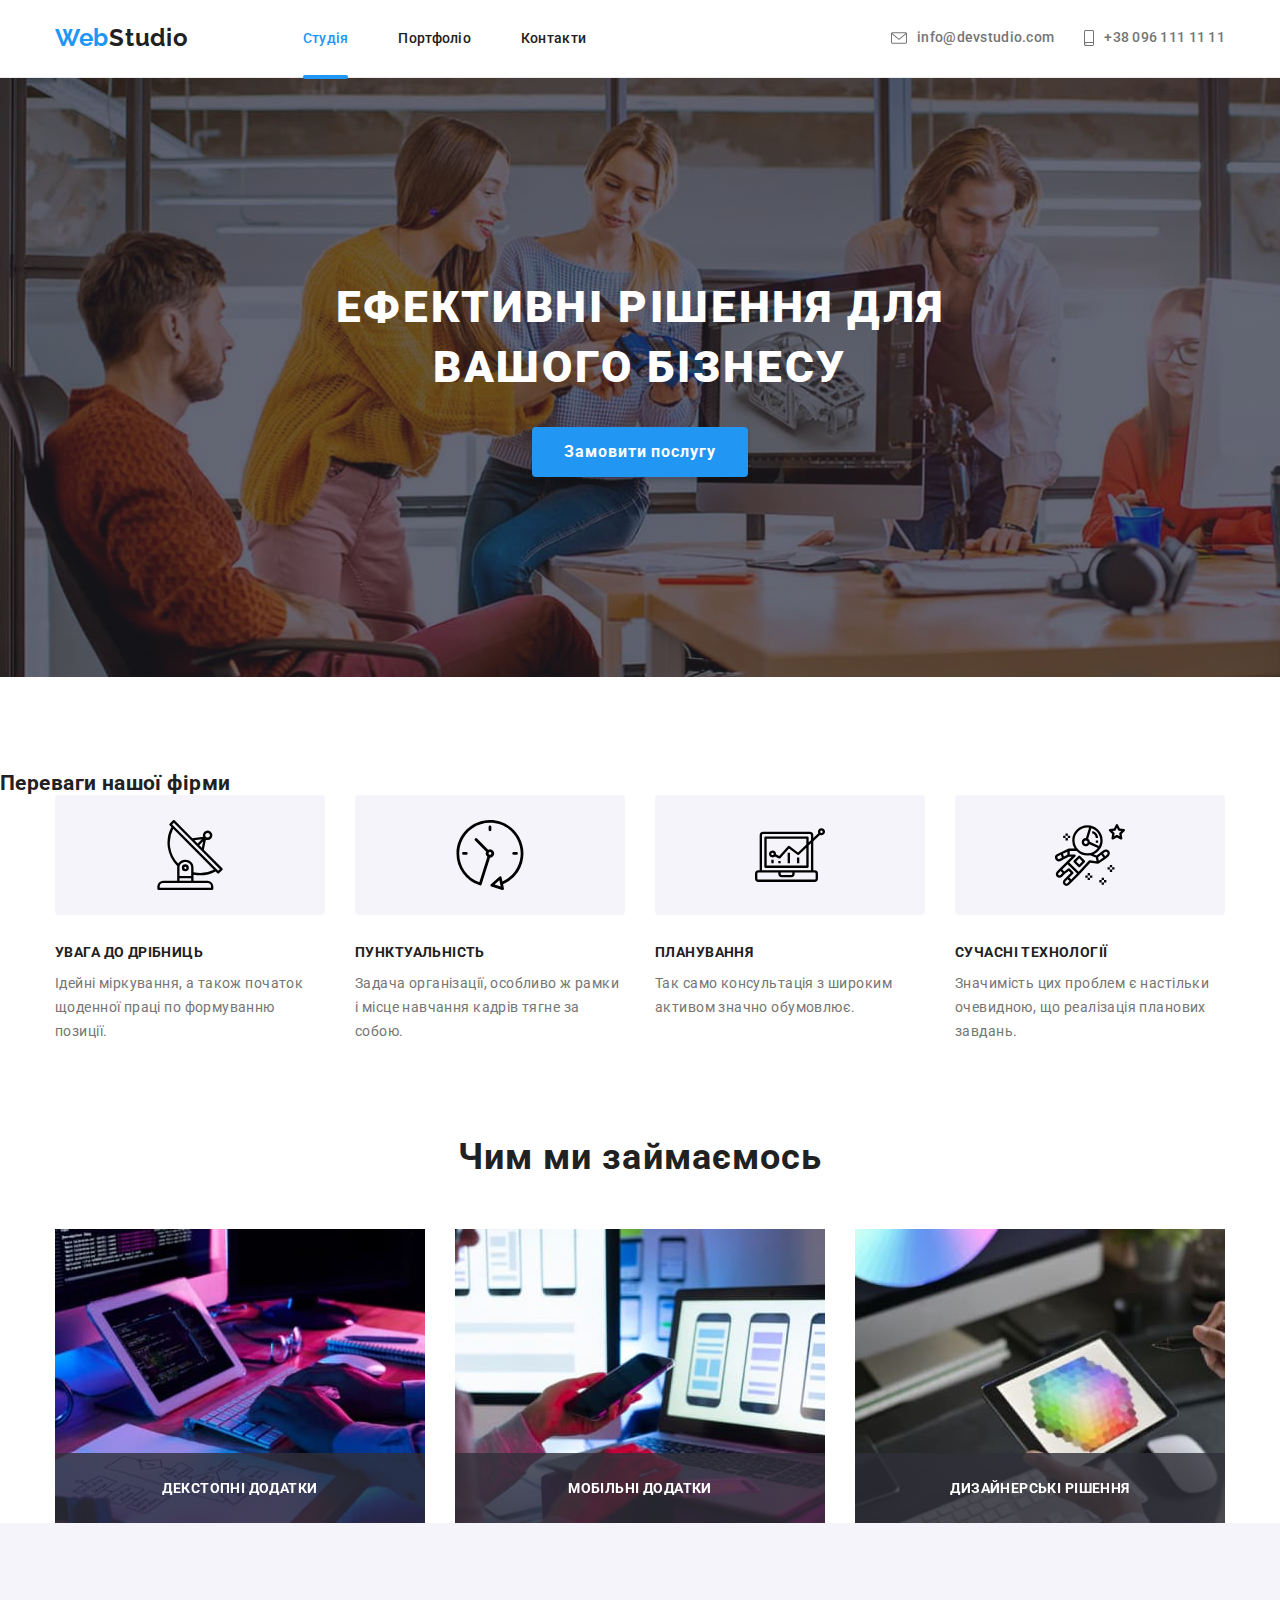
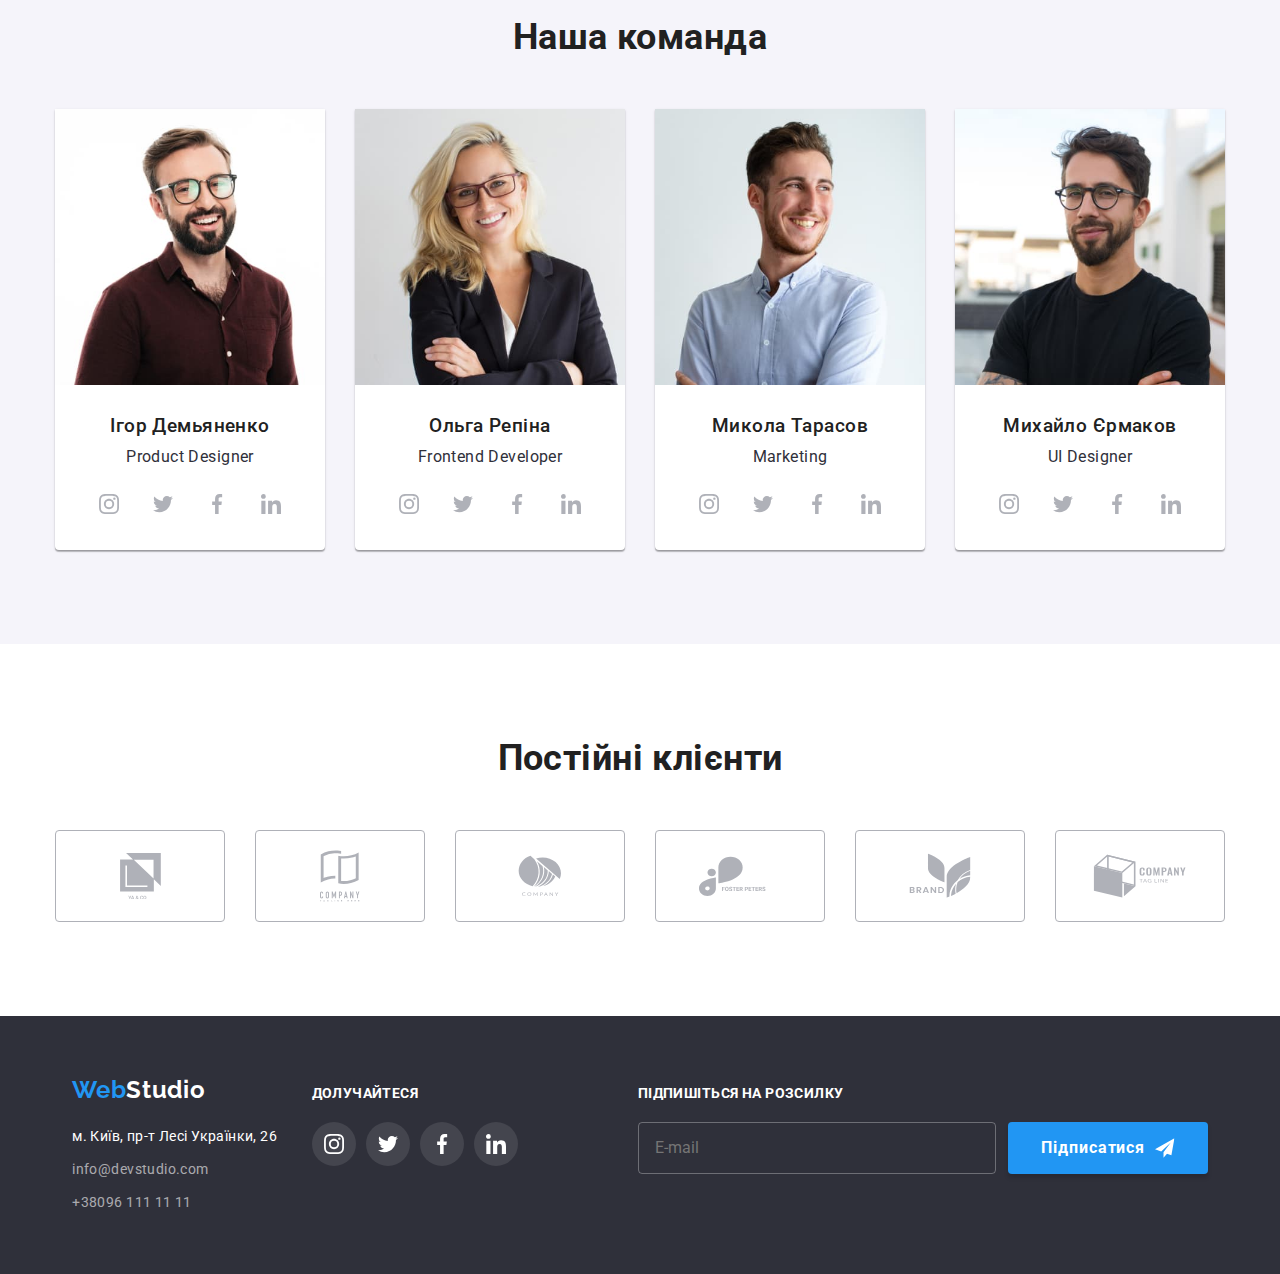
==== commit b16b9ce3: "fix modal 2" ====
--- a/index.html
+++ b/index.html
@@ -86,56 +86,77 @@
                  ЕФЕКТИВНІ РІШЕННЯ  ДЛЯ <br> ВАШОГО БІЗНЕСУ
              </h1>
                      <button type="button" class="hero-btn" data-modal-open>Замовити послугу</button>
-            <div class="backdrop backdrop__is-hidden" data-modal>
-                <div class="modal">
-                    <button type="button" class="button-modal-close data-modal-close" data-modal-close>
-                        <svg width="11" height="11" class="button-modal-close__icon">
-                            <use href="./images/icons.svg#close"></use>
-                        </svg>
-                    </button >
-                     <form class="form" name="data-transfer" autocomplete="on">
-                     <strong class="form-title">Залиште свої дані, ми вам передзвонимо</strong>
-                     <div role="group" class="form-group-field">
-                        <label class="form-label" for="user-name">Ім'я</label>
-                     <div class="form-field">
-                        <svg class="input-icon">
-                        <use href="./images/icons.svg#person-black"></use>
-                        </svg>
-                        <input class="form-input" type="text" name="user-name" id="user-name" minlength="3" placeholder=" " required="" autofocus="">
-                     </div>
-                     <label class="form-label" for="user-phone">Телефон</label>
-                     <div class="form-field">
-                         <svg class="input-icon">
-                         <use href="./images/icons.svg#phone-black"></use>
-                         </svg>
-                         <input class="form-input" type="tel" name="user-phone" id="user-phone" pattern="\+?[0-9\s\-\(\)]+" placeholder=" " required="">
-                     </div>
-                     <label class="form-label" for="user-email">Пошта</label>
-                     <div class="form-field">
-                         <svg class="input-icon">
-                         <use href="./images/icons.svg#email-black"></use>
-                         </svg>
-                         <input class="form-input" type="email" name="user-email" id="user-email" placeholder=" " required="">
-                     </div>
-                         <label class="form-label" for="user-notes">Коментар</label>
-                         <textarea class="form-textarea" name="user-notes" id="user-notes" rows="3" placeholder="Введіть текст"></textarea>
-                     </div>
-                         <label class="form-agreement-label">
-                         <input class="checkbox hide" type="checkbox" name="user-agreement" required="">
-                           Погоджуюся з розсилкою та приймаю&nbsp;
-                         <a class="form-agreement-link" href="#">Умови договору</a>
-                         <svg class="form-agreement-icon-check">
-                             <use href="./images/icons.svg#icon-form-check"></use>
-                         </svg>
-                         <svg class="form-agreement-icon-checked">
-                             <use href="./images/icons.svg#icon-form-checked"></use>
-                         </svg>
-                         </label>
-                             <button class="form-submit-btn" type="submit">Відправити</button>
-                     </form>
-                     </div>
-             </div>
-             </div>
+            <div class="backdrop is-hidden" data-modal>
+      <div class="modal">
+        <button class="modal__close-btn" type="button" data-modal-close>
+          <svg class="modal__close-btn-icon" width="18" height="18">
+            <use href="./images/icons.svg#close"></use>
+          </svg>
+        </button>
+        <div class="modal__wrap">
+          <b class="modal__title">Оставьте свои данные, мы вам перезвоним</b>
+          <form class="modal-form">
+            <div class="modal-form__field">
+              <label for="name" class="modal-form__label">Имя</label>
+              <input
+                type="text"
+                minlength="2"
+                class="modal-form__input"
+                id="name"
+                placeholder=" "
+                required
+                autofocus
+              />
+              <svg class="modal-form__icon" width="18" height="18">
+                <use href="./images/icons.svg#person-black"></use>
+              </svg>
+            </div>
+            <div class="modal-form__field">
+              <label for="phone" class="modal-form__label">Телефон</label>
+              <input
+                type="tel"
+                pattern="\+?[0-9\s\-\(\)]+"
+                class="modal-form__input"
+                id="phone"
+                placeholder=" "
+                required
+              />
+              <svg class="modal-form__icon" width="18" height="18">
+                <use href="./images/icons.svg#phone-black"></use>
+              </svg>
+            </div>
+            <div class="modal-form__field">
+              <label for="email" class="modal-form__label">Почта</label>
+              <input type="email" class="modal-form__input" id="email" placeholder=" " required />
+              <svg class="modal-form__icon" width="18" height="18">
+                <use href="./images/icons.svg#email-black"></use>
+              </svg>
+            </div>
+            <div class="modal-form__field">
+              <label for="comment" class="modal-form__label">Комментарий</label>
+              <textarea
+                type="text"
+                class="modal-form__input modal-form__input--textarea"
+                id="comment"
+                placeholder="Введите текст"
+              ></textarea>
+            </div>
+            <div class="checkbox">
+              <label class="checkbox__label">
+                <input type="checkbox" class="checkbox__input" required />Соглашаюсь с рассылкой и
+                принимаю&nbsp
+                <a href="#" class="checkbox__link">Условия договора</a>
+                <span class="checkbox--no-checked"></span>
+                <span class="checkbox--checked">
+                  <svg class="checkbox__icon" width="16" height="15">
+                    <use href="./images/icons.svg#checkbox"></use></svg></span
+              ></label>
+            </div>
+            <button type="submit" class="main-button main-button--form">Отправить</button>
+          </form>
+        </div>
+      </div>
+    </div>
          </section>
          <!--Переваги нашої фірми-->
           <section class="section advantege-section">
--- a/css/main.min.css
+++ b/css/main.min.css
@@ -1,2 +1,2 @@
-/*! modern-normalize v1.1.0 | MIT License | https://github.com/sindresorhus/modern-normalize */*,::before,::after{-webkit-box-sizing:border-box;box-sizing:border-box}html{line-height:1.15;-webkit-text-size-adjust:100%;-moz-tab-size:4;-o-tab-size:4;tab-size:4}body{margin:0;font-family:system-ui,-apple-system,"Segoe UI",Roboto,Helvetica,Arial,sans-serif,"Apple Color Emoji","Segoe UI Emoji"}hr{height:0;color:inherit}abbr[title]{-webkit-text-decoration:underline dotted;text-decoration:underline dotted}b,strong{font-weight:bolder}code,kbd,samp,pre{font-family:ui-monospace, SFMono-Regular, Consolas, 'Liberation Mono', Menlo, monospace;font-size:1em}small{font-size:80%}sub,sup{font-size:75%;line-height:0;position:relative;vertical-align:baseline}sub{bottom:-0.25em}sup{top:-0.5em}table{text-indent:0;border-color:inherit}button,input,optgroup,select,textarea{font-family:inherit;font-size:100%;line-height:1.15;margin:0}button,select{text-transform:none}button,[type='button'],[type='reset'],[type='submit']{-webkit-appearance:button}::-moz-focus-inner{border-style:none;padding:0}:-moz-focusring{outline:1px dotted ButtonText}:-moz-ui-invalid{box-shadow:none}legend{padding:0}progress{vertical-align:baseline}::-webkit-inner-spin-button,::-webkit-outer-spin-button{height:auto}[type='search']{-webkit-appearance:textfield;outline-offset:-2px}::-webkit-search-decoration{-webkit-appearance:none}::-webkit-file-upload-button{-webkit-appearance:button;font:inherit}summary{display:list-item}h1,h2,h3,h4,h5,h6{margin:0;padding:0;color:#212121}ul{padding:0;margin:0;list-style:none}p{margin:0;padding:0}img{display:block;width:450px}@media screen and (min-width: 768px){img{width:354px}}@media screen and (min-width: 1200px){img{width:270px}}input{padding:0;margin:0}button{cursor:pointer;border:none}a{text-decoration:none}.container,.task-container{max-width:1200px;padding-left:15px;padding-right:15px;margin-left:auto;margin-right:auto}@media screen and (min-width: 480px){.container,.task-container{width:480px}}@media screen and (min-width: 768px){.container,.task-container{width:768px}}@media screen and (min-width: 1200px){.container,.task-container{width:1200px}}.team,.partners{padding-top:60px;padding-bottom:60px}@media screen and (min-width: 1200px){.team,.partners{padding-top:94px;padding-bottom:94px}}.headlines{margin-bottom:50px;font-weight:700;font-size:36px;line-height:1.16;text-align:center;letter-spacing:0.03em}.hide{width:1px;height:1px;overflow:hidden;opacity:0;margin-top:-1px}body{font-family:'Roboto', sans-serif;font-size:12px;letter-spacing:0.03em;background-color:#fff;color:#757575}@media screen and (min-width: 1200px){body{font-size:14px;line-height:24px}}.container{max-width:1200px;padding-left:15px;padding-right:15px;margin-left:auto;margin-right:auto}@media screen and (min-width: 480px){.container{width:480px}}@media screen and (min-width: 768px){.container{width:768px}}@media screen and (min-width: 1200px){.container{width:1200px}}.menu-container{display:-webkit-box;display:-ms-flexbox;display:flex;background-color:#fff}.menu-container.is-open{-webkit-transform:translateX(0);transform:translateX(0)}@media screen and (max-width: 767.98px){.menu-container{position:fixed;top:0;left:0;right:0;bottom:0;-webkit-transform:translateX(100%);transform:translateX(100%);-webkit-transition:-webkit-transform;transition:-webkit-transform;transition:transform;transition:transform, -webkit-transform;-webkit-transition-duration:250ms;transition-duration:250ms;-webkit-transition-timing-function:0.4,0,0.2,1;transition-timing-function:0.4,0,0.2,1}}@media screen and (min-width: 768px){.menu-container{-webkit-box-flex:2;-ms-flex-positive:2;flex-grow:2}}@media screen and (max-width: 1199.98px){.menu-container{z-index:2}}@media screen and (max-width: 767px){.menu-container-two{position:relative;width:100%;padding-top:48px;padding-right:83px;padding-bottom:48px;padding-left:40px;height:100%;display:-webkit-box;display:-ms-flexbox;display:flex;-webkit-box-orient:vertical;-webkit-box-direction:normal;-ms-flex-direction:column;flex-direction:column;-webkit-box-pack:justify;-ms-flex-pack:justify;justify-content:space-between;margin-left:auto;margin-right:auto}}@media screen and (min-width: 768px){.menu-container-two{display:-webkit-box;display:-ms-flexbox;display:flex;-webkit-box-pack:center;-ms-flex-pack:center;justify-content:center;-webkit-box-align:center;-ms-flex-align:center;align-items:center;-webkit-box-pack:justify;-ms-flex-pack:justify;justify-content:space-between;margin-left:88px}}@media screen and (min-width: 1200px){.menu-container-two{margin-left:auto}}.menu-container__button{position:absolute;top:8px;right:15px;width:40px;height:40px;margin-left:auto;padding:0;background-color:#fff;border:1px solid transparent}@media screen and (min-width: 768px){.menu-container__button{display:none}}.header{border-bottom:1px solid #ECECEC}.header__container{display:-webkit-box;display:-ms-flexbox;display:flex;-webkit-box-pack:justify;-ms-flex-pack:justify;justify-content:space-between;-webkit-box-align:center;-ms-flex-align:center;align-items:center;padding-top:16px;padding-bottom:16px}@media screen and (min-width: 768px){.header__container{padding-top:21px;padding-bottom:21px}}@media screen and (min-width: 1200px){.header__container{-webkit-box-pack:start;-ms-flex-pack:start;justify-content:start;padding-top:24px;padding-bottom:25px}}.header__button{width:40px;height:40px;padding:0;margin-left:auto;background-color:#fff;border:1px solid transparent}@media screen and (min-width: 768px){.header__button{display:none}}.header__button:hover .header__icon-close,.header__button:focus .header__icon-close{fill:#2196F3}.header__button .header__icon-close{display:none}.header__button.is-open .header__icon-close{display:block}.header__button:hover .header__icon-open,.header__button:focus .header__icon-open{fill:#2196F3}.header__button.is-open .header__icon-open{display:none;width:40px;height:40px}@media screen and (max-width: 767px){.header__nav{margin-bottom:302px}}@media screen and (min-width: 768px){.list-nav{display:-webkit-box;display:-ms-flexbox;display:flex;-webkit-box-pack:center;-ms-flex-pack:center;justify-content:center;-webkit-box-align:center;-ms-flex-align:center;align-items:center}}@media screen and (min-width: 1200px){.list-nav{margin-left:93px}}@media screen and (max-width: 767px){.list-nav__items:not(:last-child){margin-bottom:32px}}@media screen and (min-width: 768px){.list-nav__items:not(:first-child){margin-left:50px}}.list-nav__link{display:inline-block;font-weight:500;font-size:40px;line-height:1.17;letter-spacing:0.02em;text-decoration:none;color:#212121;-webkit-transition:color;transition:color;-webkit-transition-duration:250ms;transition-duration:250ms;-webkit-transition-timing-function:0.4,0,0.2,1;transition-timing-function:0.4,0,0.2,1}.list-nav__link:hover,.list-nav__link:focus{color:#2196F3}@media screen and (min-width: 768px){.list-nav__link{font-size:14px;line-height:1.14}}.list-nav__link--active{color:#2196F3}@media screen and (min-width: 768px){.list-nav__link--active{position:relative}.list-nav__link--active::after{content:" ";position:absolute;left:0;bottom:0;width:100%;height:4px;border-radius:2px;background-color:#2196F3;-webkit-transform:translateY(34px);transform:translateY(34px)}}@media screen and (min-width: 1200px){.list-nav__link--active::after{-webkit-transform:translateY(32px);transform:translateY(32px)}}@media screen and (max-width: 767px){.header__container-links{display:-webkit-box;display:-ms-flexbox;display:flex;-ms-flex-wrap:wrap;flex-wrap:wrap;-webkit-box-orient:vertical;-webkit-box-direction:reverse;-ms-flex-direction:column-reverse;flex-direction:column-reverse;margin-bottom:64px}}@media screen and (min-width: 768px){.header__container-links{margin-left:84px}}@media screen and (min-width: 1200px){.header__container-links{display:-webkit-box;display:-ms-flexbox;display:flex;-webkit-box-pack:center;-ms-flex-pack:center;justify-content:center;-webkit-box-align:center;-ms-flex-align:center;align-items:center;margin-left:305px}}.header__link{display:block;font-weight:500;letter-spacing:0.02em;text-decoration:none}@media screen and (min-width: 768px){.header__link:hover,.header__link:focus{color:#2196F3}}.header__link-tel{font-size:34px;line-height:1.17;color:#2196F3}@media screen and (max-width: 767px){.header__link-tel{margin-bottom:32px}}@media screen and (min-width: 768px){.header__link-tel{display:-webkit-box;display:-ms-flexbox;display:flex;-webkit-box-align:center;-ms-flex-align:center;align-items:center;font-size:12px;line-height:1.16;color:#757575}}@media screen and (min-width: 1200px){.header__link-tel{font-size:14px;line-height:1.14;margin-left:30px}}.header__link-email{font-size:24px;line-height:1.16;color:#757575}@media screen and (min-width: 768px){.header__link-email{display:-webkit-box;display:-ms-flexbox;display:flex;-webkit-box-pack:center;-ms-flex-pack:center;justify-content:center;-webkit-box-align:center;-ms-flex-align:center;align-items:center;font-size:12px;margin-bottom:10px}}@media screen and (min-width: 1200px){.header__link-email{font-size:14px;line-height:1.14;margin-bottom:0}}.header__icon{display:none}@media screen and (min-width: 768px){.header__icon{display:inline-block;margin-right:10px;fill:currentColor}}.header__social-networks{display:-webkit-box;display:-ms-flexbox;display:flex}@media screen and (min-width: 768px){.header__social-networks{display:none}}.header__items:not(:last-child){padding-right:10px;border-right:1px solid rgba(33,33,33,0.2)}.header__items:not(:first-child){margin-left:10px}.header__social-link{font-weight:500;font-size:18px;line-height:1.22;letter-spacing:0.02em;color:#2196F3;text-decoration:none}.logo{display:block;font-family:"Raleway",sans-serif;font-weight:700;font-size:24px;line-height:1.16;letter-spacing:0.03em;text-decoration:none;color:#212121}@media screen and (min-width: 768px){.logo{margin-left:0}}.logo__text{color:#2196F3}.logo__footer{margin-left:auto;margin-right:auto;margin-bottom:20px;color:#fff}.hero{max-width:1600px;padding:118px 60px;margin:0 auto;text-align:center;background-color:#2F303A;background-image:-webkit-gradient(linear, left top, right top, from(rgba(47,48,58,0.4)), to(rgba(47,48,58,0.4))),url("../images/bg-hero-mobile.jpg");background-image:linear-gradient(to right, rgba(47,48,58,0.4), rgba(47,48,58,0.4)),url("../images/bg-hero-mobile.jpg");background-repeat:no-repeat;background-size:cover}@media (min-device-pixel-ratio: 2), (-webkit-min-device-pixel-ratio: 2), (min-resolution: 192dpi), (min-resolution: 2dppx){.hero{background-image:-webkit-gradient(linear, left top, right top, from(rgba(47,48,58,0.4)), to(rgba(47,48,58,0.4))),url("../images/bg-hero-mobile@x2.jpg");background-image:linear-gradient(to right, rgba(47,48,58,0.4), rgba(47,48,58,0.4)),url("../images/bg-hero-mobile@x2.jpg")}}@media screen and (min-width: 768px){.hero{background-image:-webkit-gradient(linear, left top, right top, from(rgba(47,48,58,0.4)), to(rgba(47,48,58,0.4))),url("../images/bg-hero-tablet.jpg");background-image:linear-gradient(to right, rgba(47,48,58,0.4), rgba(47,48,58,0.4)),url("../images/bg-hero-tablet.jpg")}}@media screen and (min-width: 768px) and (min-device-pixel-ratio: 2), screen and (min-width: 768px) and (-webkit-min-device-pixel-ratio: 2), screen and (min-width: 768px) and (min-resolution: 192dpi), screen and (min-width: 768px) and (min-resolution: 2dppx){.hero{background-image:-webkit-gradient(linear, left top, right top, from(rgba(47,48,58,0.4)), to(rgba(47,48,58,0.4))),url("../images/bg-hero-tablet@x2.jpg");background-image:linear-gradient(to right, rgba(47,48,58,0.4), rgba(47,48,58,0.4)),url("../images/bg-hero-tablet@x2.jpg")}}@media screen and (min-width: 1200px){.hero{background-image:-webkit-gradient(linear, left top, right top, from(rgba(47,48,58,0.4)), to(rgba(47,48,58,0.4))),url("../images/bg-hero-desktop.jpg");background-image:linear-gradient(to right, rgba(47,48,58,0.4), rgba(47,48,58,0.4)),url("../images/bg-hero-desktop.jpg");padding:200px 0}}@media screen and (min-width: 1200px) and (min-device-pixel-ratio: 2), screen and (min-width: 1200px) and (-webkit-min-device-pixel-ratio: 2), screen and (min-width: 1200px) and (min-resolution: 192dpi), screen and (min-width: 1200px) and (min-resolution: 2dppx){.hero{background-image:-webkit-gradient(linear, left top, right top, from(rgba(47,48,58,0.4)), to(rgba(47,48,58,0.4))),url("../images/bg-hero-desktop@x2.jpg");background-image:linear-gradient(to right, rgba(47,48,58,0.4), rgba(47,48,58,0.4)),url("../images/bg-hero-desktop@x2.jpg")}}.hero .hero-title{margin-bottom:30px;font-weight:900;letter-spacing:0.06em;text-transform:uppercase;color:#fff}@media screen and (min-width: 480px){.hero .hero-title{font-size:26px;line-height:1.62}}@media screen and (min-width: 1200px){.hero .hero-title{font-size:44px;line-height:1.36}}.hero .hero-btn{padding:10px 32px;color:#fff;background-color:#2196F3;-webkit-box-shadow:0px 4px 4px rgba(0,0,0,0.15);box-shadow:0px 4px 4px rgba(0,0,0,0.15);border-radius:4px;font-weight:bold;font-size:16px;line-height:calc(30 / 16);letter-spacing:0.06em;cursor:pointer;-webkit-transition-property:background-color;transition-property:background-color;-webkit-transition-duration:250ms;transition-duration:250ms;-webkit-transition-timing-function:0.4,0,0.2,1;transition-timing-function:0.4,0,0.2,1}.hero .hero-btn:focus,.hero .hero-btn:hover{background-color:#188CE8}.hero__container{max-width:480px;height:400px;padding-top:118px;padding-bottom:118px;text-align:center}@media screen and (min-width: 768px){.hero__container{width:768px}}@media screen and (min-width: 1200px){.hero__container{width:1200px;height:600px;padding-top:200px;padding-bottom:200px}}.backdrop{position:fixed;left:0;top:0;width:100%;height:100%;background-color:rgba(0,0,0,0.2);opacity:1;-webkit-transition:opacity;transition:opacity;-webkit-transition-duration:250ms;transition-duration:250ms;-webkit-transition-timing-function:0.4,0,0.2,1;transition-timing-function:0.4,0,0.2,1;z-index:1}.backdrop__is-hidden{opacity:0;pointer-events:none}.modal{position:absolute;top:50%;left:50%;width:450px;height:609px;padding:40px;background-color:#fff;-webkit-box-shadow:0px 1px 3px rgba(0,0,0,0.12),0px 1px 1px rgba(0,0,0,0.14),0px 2px 1px rgba(0,0,0,0.2);box-shadow:0px 1px 3px rgba(0,0,0,0.12),0px 1px 1px rgba(0,0,0,0.14),0px 2px 1px rgba(0,0,0,0.2);border-radius:4px;-webkit-transform:translate(-50%, -50%) scale(1);transform:translate(-50%, -50%) scale(1);-webkit-transition:-webkit-transform;transition:-webkit-transform;transition:transform;transition:transform, -webkit-transform;-webkit-transition-duration:250ms;transition-duration:250ms;-webkit-transition-timing-function:0.4,0,0.2,1;transition-timing-function:0.4,0,0.2,1;z-index:20}.backdrop__is-hidden .modal{-webkit-transform:translate(-50%, -50%) scale(1.2);transform:translate(-50%, -50%) scale(1.2)}@media screen and (min-width: 1200px){.modal{width:528px}}.button-modal-close{position:absolute;display:-webkit-box;display:-ms-flexbox;display:flex;-webkit-box-pack:center;-ms-flex-pack:center;justify-content:center;-webkit-box-align:center;-ms-flex-align:center;align-items:center;padding:6px;top:11px;right:12px;width:30px;height:30px;border-radius:50%;background-color:#fff;border:1px solid rgba(0,0,0,0.1);cursor:pointer}.button-modal-close__icon{position:absolute;display:inline-block;width:18px;height:18px;margin:0;padding:0;fill:#000;-webkit-transition:fill;transition:fill;-webkit-transition-duration:250ms;transition-duration:250ms;-webkit-transition-timing-function:0.4,0,0.2,1;transition-timing-function:0.4,0,0.2,1}.button-modal-close:hover .button-modal-close__icon,.button-modal-close:focus .button-modal-close__icon{fill:#2196F3}.form{display:-webkit-box;display:-ms-flexbox;display:flex;-webkit-box-orient:vertical;-webkit-box-direction:normal;-ms-flex-direction:column;flex-direction:column;-webkit-box-align:center;-ms-flex-align:center;align-items:center;width:370px;text-align:left;padding:0}@media screen and (min-width: 1200px){.form{width:448px}}.form-title{font-weight:700;font-size:20px;line-height:1.15;text-align:center;color:#212121;margin-bottom:12px}.form-group-field{width:100%;font-size:16px;line-height:1.125;margin-bottom:20px}.form-label{display:block;font-size:12px;line-height:1.17;letter-spacing:0.01em;color:#757575;padding:0;margin-bottom:4px}.form-field{position:relative;width:100%;margin-bottom:10px}.input-icon{position:absolute;left:12px;top:50%;-webkit-transform:translateY(-50%);transform:translateY(-50%);width:18px;height:18px;fill:#212121;-webkit-transition:fill;transition:fill;-webkit-transition-duration:250ms;transition-duration:250ms;-webkit-transition-timing-function:0.4,0,0.2,1;transition-timing-function:0.4,0,0.2,1}.form-input{width:100%;min-height:40px;border:1px solid rgba(33,33,33,0.2);border-radius:4px;padding-left:42px;color:#757575;-webkit-transition-property:border;transition-property:border;-webkit-transition-duration:250ms;transition-duration:250ms;-webkit-transition-timing-function:0.4,0,0.2,1;transition-timing-function:0.4,0,0.2,1;outline:none}.form-textarea{display:block;width:100%;min-height:120px;border:1px solid rgba(33,33,33,0.2);border-radius:4px;padding:12px 16px;color:var(--secondary-color);margin:0;resize:none;outline:none;-webkit-transition-property:border;transition-property:border;-webkit-transition-duration:250ms;transition-duration:250ms;-webkit-transition-timing-function:0.4,0,0.2,1;transition-timing-function:0.4,0,0.2,1}.form-textarea:focus-within{border:1px solid #2196F3}.form-field:focus-within>.input-icon{fill:#2196F3}.form-input:focus-within{border:1px solid #2196f3}.form-textarea::-webkit-input-placeholder{color:rgba(117,117,117,0.5)}.form-textarea:-ms-input-placeholder{color:rgba(117,117,117,0.5)}.form-textarea::-ms-input-placeholder{color:rgba(117,117,117,0.5)}.form-textarea::placeholder{color:rgba(117,117,117,0.5)}.form-agreement-label{position:relative;display:-webkit-box;display:-ms-flexbox;display:flex;-webkit-box-align:center;-ms-flex-align:center;align-items:center;margin-bottom:30px;padding-left:24px;line-height:1.71;letter-spacing:0.03em;color:#757575}.form-agreement-link{color:#2196F3;text-decoration:underline}.form-agreement-icon-check{position:absolute;left:0;top:50%;-webkit-transform:translateY(-50%);transform:translateY(-50%);width:16px;height:15px;opacity:1;-webkit-transition:opacity;transition:opacity;-webkit-transition-duration:250ms;transition-duration:250ms;-webkit-transition-timing-function:0.4,0,0.2,1;transition-timing-function:0.4,0,0.2,1}.form-agreement-icon-checked{position:absolute;left:0;top:50%;-webkit-transform:translateY(-50%);transform:translateY(-50%);width:16px;height:15px;opacity:0;fill:#2196F3;-webkit-transition:opacity;transition:opacity;-webkit-transition-duration:250ms;transition-duration:250ms;-webkit-transition-timing-function:0.4,0,0.2,1;transition-timing-function:0.4,0,0.2,1}.checkbox:checked ~ .form-agreement-icon-check{opacity:0}.checkbox:checked ~ .form-agreement-icon-checked{opacity:1}.form-submit-btn{display:-webkit-box;display:-ms-flexbox;display:flex;-webkit-box-align:center;-ms-flex-align:center;align-items:center;-webkit-box-pack:center;-ms-flex-pack:center;justify-content:center;width:200px;height:50px;padding:0;font-weight:700;font-size:16px;line-height:1.875;letter-spacing:0.06em;color:#fff;-webkit-box-shadow:0px 4px 4px rgba(0,0,0,0.15);box-shadow:0px 4px 4px rgba(0,0,0,0.15);background-color:#2196F3;border:none;border-radius:4px;cursor:pointer;-webkit-transition:background-color;transition:background-color;-webkit-transition-duration:250ms;transition-duration:250ms;-webkit-transition-timing-function:0.4,0,0.2,1;transition-timing-function:0.4,0,0.2,1}.form-submit-btn:hover{background-color:#188CE8}.advantege-section{padding-top:60px;padding-bottom:60px}@media screen and (min-width: 1200px){.advantege-section{padding-top:94px;padding-bottom:94px}}.advantage-list{display:-webkit-box;display:-ms-flexbox;display:flex;-ms-flex-wrap:wrap;flex-wrap:wrap}@media screen and (min-width: 768px) and (max-width: 1199px){.advantage-list{margin:-15px}}.advantage-titles{margin-bottom:10px;font-weight:700;font-size:14px;line-height:1.14;letter-spacing:0.03em;text-transform:uppercase}@media screen and (min-width: 480px) and (max-width: 767px){.advantage-titles{text-align:center}}.advantege-icon{display:-webkit-box;display:-ms-flexbox;display:flex;-webkit-box-pack:center;-ms-flex-pack:center;justify-content:center;-webkit-box-align:center;-ms-flex-align:center;align-items:center;margin-bottom:30px;max-width:450px;height:120px;border-radius:4px;background-color:#F5F4FA}@media screen and (min-width: 768px){.advantege-icon{max-width:354px}}@media screen and (min-width: 1200px){.advantege-icon{max-width:270px}}@media screen and (max-width: 767px){.advantage-item:not(:last-child){margin-bottom:30px}}@media screen and (min-width: 768px) and (max-width: 1199px){.advantage-item{margin:15px;max-width:354px}}@media screen and (min-width: 1200px){.advantage-item{max-width:270px}.advantage-item:not(:first-child){margin-left:30px}}.advantage-explanations{font-size:14px;line-height:calc(24 / 14);letter-spacing:0.03em;color:#757575}.task-section{display:none}@media screen and (min-width: 1200px){.task-section{display:block;padding-top:0}}.task-list{display:-webkit-box;display:-ms-flexbox;display:flex}.task-item{position:relative;margin-right:30px}.task-item:last-child{margin-right:0px}.img-task{width:370px}.task-name-thumb{display:-webkit-box;display:-ms-flexbox;display:flex;-webkit-box-align:center;-ms-flex-align:center;align-items:center;-webkit-box-pack:center;-ms-flex-pack:center;justify-content:center;position:absolute;bottom:0;width:370px;height:70px;background:rgba(47,48,58,0.8)}.task-name{font-weight:bold;font-size:14px;line-height:calc(16 / 14);text-align:center;letter-spacing:0.03em;text-transform:uppercase;color:#fff}.team{background-color:#F5F4FA}.team__title{margin-bottom:30px;font-weight:700;font-size:28px;line-height:1.17;text-align:center}@media screen and (min-width: 1200px){.team__title{font-size:36px;line-height:1.16;margin-bottom:50px}}@media screen and (min-width: 768px){.team__list{display:-webkit-box;display:-ms-flexbox;display:flex;-ms-flex-wrap:wrap;flex-wrap:wrap;margin:-15px}}.team__items{margin-bottom:30px;padding-bottom:24px;font-size:16px;line-height:1.19;text-align:center;border-bottom-left-radius:4px;border-bottom-right-radius:4px;-webkit-box-shadow:0px 1px 3px rgba(0,0,0,0.12),0px 1px 1px rgba(0,0,0,0.14),0px 2px 1px rgba(0,0,0,0.2);box-shadow:0px 1px 3px rgba(0,0,0,0.12),0px 1px 1px rgba(0,0,0,0.14),0px 2px 1px rgba(0,0,0,0.2);background-color:#fff}@media screen and (min-width: 768px){.team__items{width:calc((100% - 60px) / 2);margin:15px}}@media screen and (min-width: 1200px){.team__items{width:calc((100% - 120px) / 4)}}.team__container-members{padding-top:30px;padding-bottom:24px;background-color:#fff}@media screen and (min-width: 1200px){.team__container-members{padding-bottom:30px}}.team__name{margin-bottom:10px;font-weight:500}.team__text{margin-bottom:16px;color:#2F303A}.social-networks{display:-webkit-box;display:-ms-flexbox;display:flex;-webkit-box-pack:center;-ms-flex-pack:center;justify-content:center;padding:0}.social-networks__items{margin-left:10px}.social-networks__items:first-child{margin-left:0}.team-thumb{width:100%;margin-bottom:30px}.social-networks__link{display:-webkit-box;display:-ms-flexbox;display:flex;text-align:center;width:44px;height:44px;padding:12px;border-radius:50%;-webkit-transition:background-color, -webkit-transform;transition:background-color, -webkit-transform;transition:transform, background-color;transition:transform, background-color, -webkit-transform;-webkit-transition-duration:250ms;transition-duration:250ms;-webkit-transition-timing-function:0.4,0,0.2,1;transition-timing-function:0.4,0,0.2,1}.social-networks__items:hover .social-networks__link{background-color:#2196F3}.social-networks__link:focus{background-color:#2196F3}.social-networks__icon{fill:#AFB1B8;width:20px;height:20px;-webkit-transition:fill;transition:fill;-webkit-transition-duration:250ms;transition-duration:250ms;-webkit-transition-timing-function:0.4,0,0.2,1;transition-timing-function:0.4,0,0.2,1}.social-networks__items:hover .social-networks__icon{fill:#fff}.social-networks__link:focus .social-networks__icon{fill:#fff}.partners__title{margin-bottom:30px;font-weight:700;font-size:28px;line-height:1.17;text-align:center}@media screen and (min-width: 1200px){.partners__title{font-size:36px;line-height:1.16;margin-bottom:50px}}.partners__list{margin:-15px;display:-webkit-box;display:-ms-flexbox;display:flex;-ms-flex-wrap:wrap;flex-wrap:wrap;-webkit-box-pack:center;-ms-flex-pack:center;justify-content:center}.partners__items{margin:15px;width:calc((100% - 60px) / 2)}@media screen and (min-width: 768px){.partners__items{width:calc((100% - 90px) / 3)}}@media screen and (min-width: 1200px){.partners__items{width:calc((100% - 180px) / 6)}}.partners__link{display:-webkit-box;display:-ms-flexbox;display:flex;-webkit-box-pack:center;-ms-flex-pack:center;justify-content:center;-webkit-box-align:center;-ms-flex-align:center;align-items:center;max-width:210px;height:92px;border:1px solid #AFB1B8;border-radius:4px;-webkit-transition:border;transition:border;-webkit-transition-duration:250ms;transition-duration:250ms;-webkit-transition-timing-function:0.4,0,0.2,1;transition-timing-function:0.4,0,0.2,1}.partners__items:hover .partners__link{border:1px solid #2196F3}.partners__link:focus{border:1px solid #2196F3}@media screen and (min-width: 768px){.partners__link{width:226px}}@media screen and (min-width: 1200px){.partners__link{width:170px}}.partners__icon{-webkit-transition:fill;transition:fill;-webkit-transition-duration:250ms;transition-duration:250ms;-webkit-transition-timing-function:0.4,0,0.2,1;transition-timing-function:0.4,0,0.2,1;fill:#AFB1B8}.partners__items:hover .partners__icon{fill:#2196F3}.partners__link:focus .partners__icon{fill:#2196F3}.footer{padding-top:60px;padding-bottom:60px;background-color:#2F303A;color:#fff}.footer__wrap{text-align:center}@media screen and (min-width: 768px){.footer__wrap{display:-webkit-box;display:-ms-flexbox;display:flex;-ms-flex-pack:distribute;justify-content:space-around;-ms-flex-wrap:wrap;flex-wrap:wrap}}@media screen and (min-width: 1200px){.footer__wrap{-webkit-box-align:baseline;-ms-flex-align:baseline;align-items:baseline;text-align:left}}@media screen and (max-width: 767.98px){.welcome{margin-bottom:60px}}@media screen and (min-width: 1200px){.welcome{margin-right:86px}}.welcome__title{display:block;font-weight:700;font-size:14px;line-height:1.14;text-transform:uppercase;margin-bottom:20px;color:#fff}.social-net{margin:0;letter-spacing:inherit;list-style:none;display:-webkit-box;display:-ms-flexbox;display:flex;-webkit-box-pack:center;-ms-flex-pack:center;justify-content:center;padding:0}.social-net__item:not(:last-child){margin-right:10px}.social-net__link{font-weight:500;text-decoration:none;color:#fff;display:-webkit-box;display:-ms-flexbox;display:flex;-webkit-box-pack:center;-ms-flex-pack:center;justify-content:center;-webkit-box-align:center;-ms-flex-align:center;align-items:center;width:44px;height:44px;border-radius:50%;-webkit-transition:background-color;transition:background-color;-webkit-transition-duration:250ms;transition-duration:250ms;-webkit-transition-timing-function:0.4,0,0.2,1;transition-timing-function:0.4,0,0.2,1}.social-net__link:hover,.social-net__link:active{background-color:#2196F3}.social-net__link:hover .social-net__icon,.social-net__link:active .social-net__icon{fill:#fff}.social-net__link--footer{background-color:rgba(255,255,255,0.1)}.social-net__icon{fill:#AFB1B8;-webkit-transition:fill;transition:fill;-webkit-transition-duration:250ms;transition-duration:250ms;-webkit-transition-timing-function:0.4,0,0.2,1;transition-timing-function:0.4,0,0.2,1}.social-net__icon--footer{fill:#fff}.address-list{padding:0;margin:0;letter-spacing:inherit;list-style:none}@media screen and (max-width: 767.98px){.address-list{margin-bottom:60px}}.address-list__item{font-style:normal}.address-list__item:not(:last-child){margin-bottom:9px}.address-list__link{outline:none;font-weight:normal;color:rgba(255,255,255,0.6);-webkit-transition:color;transition:color;-webkit-transition-duration:250ms;transition-duration:250ms;-webkit-transition-timing-function:0.4,0,0.2,1;transition-timing-function:0.4,0,0.2,1}.address-list__link:hover{color:#2196F3}.subscribe__title{display:block;font-weight:700;font-size:14px;line-height:1.14;text-transform:uppercase;margin-bottom:20px}@media screen and (min-width: 1200px){.subscribe .subscribe__form{display:-webkit-box;display:-ms-flexbox;display:flex}}@media screen and (min-width: 768px) and (max-width: 1199px){.subscribe{margin-top:60px}}.subscribe__input{outline:none;width:100%;padding:15px 16px;border-radius:4px;border:1px solid rgba(255,255,255,0.3);font-size:16px;line-height:1.25;color:#fff;background-color:transparent}@media screen and (min-width: 768px){.subscribe__input{width:450px}}@media screen and (max-width: 1199.98px){.subscribe__input{margin-bottom:20px}}@media screen and (min-width: 1200px){.subscribe__input{width:358px;margin-right:12px}}@media screen and (min-width: 768px){.list-works{display:-webkit-box;display:-ms-flexbox;display:flex;-ms-flex-wrap:wrap;flex-wrap:wrap;margin:-15px}}.list-works__items:hover{-webkit-box-shadow:0px 1px 1px rgba(0,0,0,0.12),0px 4px 4px rgba(0,0,0,0.06),1px 4px 6px rgba(0,0,0,0.16);box-shadow:0px 1px 1px rgba(0,0,0,0.12),0px 4px 4px rgba(0,0,0,0.06),1px 4px 6px rgba(0,0,0,0.16);-webkit-transition:-webkit-box-shadow;transition:-webkit-box-shadow;transition:box-shadow;transition:box-shadow, -webkit-box-shadow;-webkit-transition-duration:250ms;transition-duration:250ms;-webkit-transition-timing-function:0.4,0,0.2,1;transition-timing-function:0.4,0,0.2,1}@media screen and (max-width: 767px){.list-works__items:not(:last-child){margin-bottom:30px}}@media screen and (min-width: 768px){.list-works__items{margin:15px;width:354px}}@media screen and (min-width: 1200px){.list-works__items{width:370px}}@media screen and (min-width: 1200px){.img{width:370px}}@media screen and (min-width: 768px) and (max-width: 1199px){.list-works__container-texno{height:146.91px}}.list-works__container{padding:20px 24px;border-right:1px solid #eee;border-bottom:1px solid #eee;border-left:1px solid #eee;letter-spacing:0.06em}.list-works__title{margin-bottom:4px;font-weight:700;font-size:18px;line-height:2}.list-works__text{color:#757575;font-size:16px;line-height:1.87}.list-button{display:-webkit-box;display:-ms-flexbox;display:flex;margin-bottom:40px}@media screen and (max-width: 767px){.list-button{-ms-flex-wrap:wrap;flex-wrap:wrap}}@media screen and (min-width: 768px){.list-button{-webkit-box-pack:center;-ms-flex-pack:center;justify-content:center;margin-bottom:30px}}@media screen and (min-width: 1200px){.list-button{margin-bottom:50px}}.list-button__items{margin-left:9px}.list-button__items:first-child{margin-left:0}@media screen and (max-width: 767px){.list-button__items:nth-child(-n+3){margin-bottom:15px}}@media screen and (min-width: 768px){.list-button__items{margin-left:8px}}.list-button__button{padding:6px 22px;text-align:center;font-family:'Roboto', sans-serif;font-weight:500;font-size:16px;line-height:1.62;background-color:#F5F4FA;color:#212121;border-radius:4px;border:1px solid transparent;cursor:pointer;-webkit-transition:background-color, -webkit-box-shadow;transition:background-color, -webkit-box-shadow;transition:background-color, box-shadow;transition:background-color, box-shadow, -webkit-box-shadow;-webkit-transition-duration:250ms;transition-duration:250ms;-webkit-transition-timing-function:0.4,0,0.2,1;transition-timing-function:0.4,0,0.2,1}.list-button__button:hover,.list-button__button:focus{background-color:#2196F3;color:#fff;-webkit-box-shadow:0px 3px 1px rgba(0,0,0,0.1),0px 1px 2px rgba(0,0,0,0.08),0px 2px 2px rgba(0,0,0,0.12);box-shadow:0px 3px 1px rgba(0,0,0,0.1),0px 1px 2px rgba(0,0,0,0.08),0px 2px 2px rgba(0,0,0,0.12)}.thumb{position:relative;overflow:hidden}.overlay{position:absolute;top:0;left:0;width:100%;height:100%;background-color:rgba(33,150,243,0.9);-webkit-transform:translateY(100%);transform:translateY(100%);-webkit-transition-property:-webkit-transform;transition-property:-webkit-transform;transition-property:transform;transition-property:transform, -webkit-transform;-webkit-transition-duration:250ms;transition-duration:250ms;-webkit-transition-timing-function:0.4,0,0.2,1;transition-timing-function:0.4,0,0.2,1}.overlay__text{padding:64px 24px;font-family:'Roboto';font-style:normal;font-weight:400;font-size:18px;line-height:28px;letter-spacing:0.03em;color:#FFFFFF}.card-href{display:block;-webkit-transition-property:-webkit-box-shadow;transition-property:-webkit-box-shadow;transition-property:box-shadow;transition-property:box-shadow, -webkit-box-shadow;-webkit-transition-duration:250ms;transition-duration:250ms;-webkit-transition-timing-function:0.4,0,0.2,1;transition-timing-function:0.4,0,0.2,1}.card-href:hover .overlay{-webkit-transform:translateY(0);transform:translateY(0)}.card-href:hover{-webkit-box-shadow:0px 1px 1px rgba(0,0,0,0.12),0px 4px 4px rgba(0,0,0,0.06),1px 4px 6px rgba(0,0,0,0.16);box-shadow:0px 1px 1px rgba(0,0,0,0.12),0px 4px 4px rgba(0,0,0,0.06),1px 4px 6px rgba(0,0,0,0.16)}.main-button{min-width:200px;padding:10px 32px;border-radius:4px;border:1px solid transparent;font-weight:700;font-size:16px;line-height:1.88;letter-spacing:0.06em;cursor:pointer;background-color:#2196F3;color:#fff;-webkit-box-shadow:0px 4px 4px rgba(0,0,0,0.15);box-shadow:0px 4px 4px rgba(0,0,0,0.15);-webkit-transition:background-color;transition:background-color;-webkit-transition-duration:250ms;transition-duration:250ms;-webkit-transition-timing-function:0.4,0,0.2,1;transition-timing-function:0.4,0,0.2,1}.main-button:hover,.main-button:focus{background-color:#188CE8}.main-button--footer{display:-webkit-box;display:-ms-flexbox;display:flex;-webkit-box-align:center;-ms-flex-align:center;align-items:center;max-width:200px;margin:0 auto}.main-button__icon{margin-left:10px;fill:#fff}
+/*! modern-normalize v1.1.0 | MIT License | https://github.com/sindresorhus/modern-normalize */*,::before,::after{-webkit-box-sizing:border-box;box-sizing:border-box}html{line-height:1.15;-webkit-text-size-adjust:100%;-moz-tab-size:4;-o-tab-size:4;tab-size:4}body{margin:0;font-family:system-ui,-apple-system,"Segoe UI",Roboto,Helvetica,Arial,sans-serif,"Apple Color Emoji","Segoe UI Emoji"}hr{height:0;color:inherit}abbr[title]{-webkit-text-decoration:underline dotted;text-decoration:underline dotted}b,strong{font-weight:bolder}code,kbd,samp,pre{font-family:ui-monospace, SFMono-Regular, Consolas, 'Liberation Mono', Menlo, monospace;font-size:1em}small{font-size:80%}sub,sup{font-size:75%;line-height:0;position:relative;vertical-align:baseline}sub{bottom:-0.25em}sup{top:-0.5em}table{text-indent:0;border-color:inherit}button,input,optgroup,select,textarea{font-family:inherit;font-size:100%;line-height:1.15;margin:0}button,select{text-transform:none}button,[type='button'],[type='reset'],[type='submit']{-webkit-appearance:button}::-moz-focus-inner{border-style:none;padding:0}:-moz-focusring{outline:1px dotted ButtonText}:-moz-ui-invalid{box-shadow:none}legend{padding:0}progress{vertical-align:baseline}::-webkit-inner-spin-button,::-webkit-outer-spin-button{height:auto}[type='search']{-webkit-appearance:textfield;outline-offset:-2px}::-webkit-search-decoration{-webkit-appearance:none}::-webkit-file-upload-button{-webkit-appearance:button;font:inherit}summary{display:list-item}h1,h2,h3,h4,h5,h6{margin:0;padding:0;color:#212121}ul{padding:0;margin:0;list-style:none}p{margin:0;padding:0}img{display:block}input{padding:0;margin:0}button{cursor:pointer;border:none}a{text-decoration:none}.container,.task-container{max-width:1200px;padding-left:15px;padding-right:15px;margin-left:auto;margin-right:auto}@media screen and (min-width: 480px){.container,.task-container{width:480px}}@media screen and (min-width: 768px){.container,.task-container{width:768px}}@media screen and (min-width: 1200px){.container,.task-container{width:1200px}}.team,.partners,.portfolio{padding-top:60px;padding-bottom:60px}@media screen and (min-width: 1200px){.team,.partners,.portfolio{padding-top:94px;padding-bottom:94px}}.headlines{margin-bottom:50px;font-weight:700;font-size:36px;line-height:1.16;text-align:center;letter-spacing:0.03em}body{font-family:'Roboto', sans-serif;font-size:12px;letter-spacing:0.03em;background-color:#fff;color:#757575}@media screen and (min-width: 1200px){body{font-size:14px;line-height:24px}}.container{max-width:1200px;padding-left:15px;padding-right:15px;margin-left:auto;margin-right:auto}@media screen and (min-width: 480px){.container{width:480px}}@media screen and (min-width: 768px){.container{width:768px}}@media screen and (min-width: 1200px){.container{width:1200px}}.menu-container{display:-webkit-box;display:-ms-flexbox;display:flex;background-color:#fff}.menu-container.is-open{-webkit-transform:translateX(0);transform:translateX(0)}@media screen and (max-width: 767.98px){.menu-container{position:fixed;top:0;left:0;right:0;bottom:0;-webkit-transform:translateX(100%);transform:translateX(100%);-webkit-transition:-webkit-transform;transition:-webkit-transform;transition:transform;transition:transform, -webkit-transform;-webkit-transition-duration:250ms;transition-duration:250ms;-webkit-transition-timing-function:0.4,0,0.2,1;transition-timing-function:0.4,0,0.2,1}}@media screen and (min-width: 768px){.menu-container{-webkit-box-flex:2;-ms-flex-positive:2;flex-grow:2}}@media screen and (max-width: 1199.98px){.menu-container{z-index:2}}@media screen and (max-width: 767px){.menu-container-two{position:relative;width:100%;padding-top:48px;padding-right:83px;padding-bottom:48px;padding-left:40px;height:100%;display:-webkit-box;display:-ms-flexbox;display:flex;-webkit-box-orient:vertical;-webkit-box-direction:normal;-ms-flex-direction:column;flex-direction:column;-webkit-box-pack:justify;-ms-flex-pack:justify;justify-content:space-between;margin-left:auto;margin-right:auto}}@media screen and (min-width: 768px){.menu-container-two{display:-webkit-box;display:-ms-flexbox;display:flex;-webkit-box-pack:center;-ms-flex-pack:center;justify-content:center;-webkit-box-align:center;-ms-flex-align:center;align-items:center;-webkit-box-pack:justify;-ms-flex-pack:justify;justify-content:space-between;margin-left:88px}}@media screen and (min-width: 1200px){.menu-container-two{margin-left:auto}}.menu-container__button{position:absolute;top:8px;right:15px;width:40px;height:40px;margin-left:auto;padding:0;background-color:#fff;border:1px solid transparent}@media screen and (min-width: 768px){.menu-container__button{display:none}}.header{border-bottom:1px solid #ECECEC}.header__container{display:-webkit-box;display:-ms-flexbox;display:flex;-webkit-box-pack:justify;-ms-flex-pack:justify;justify-content:space-between;-webkit-box-align:center;-ms-flex-align:center;align-items:center;padding-top:16px;padding-bottom:16px}@media screen and (min-width: 768px){.header__container{padding-top:21px;padding-bottom:21px}}@media screen and (min-width: 1200px){.header__container{-webkit-box-pack:start;-ms-flex-pack:start;justify-content:start;padding-top:24px;padding-bottom:25px}}.header__button{width:40px;height:40px;padding:0;margin-left:auto;background-color:#fff;border:1px solid transparent}@media screen and (min-width: 768px){.header__button{display:none}}.header__button:hover .header__icon-close,.header__button:focus .header__icon-close{fill:#2196F3}.header__button .header__icon-close{display:none}.header__button.is-open .header__icon-close{display:block}.header__button:hover .header__icon-open,.header__button:focus .header__icon-open{fill:#2196F3}.header__button.is-open .header__icon-open{display:none;width:40px;height:40px}@media screen and (max-width: 767px){.header__nav{margin-bottom:302px}}@media screen and (min-width: 768px){.list-nav{display:-webkit-box;display:-ms-flexbox;display:flex;-webkit-box-pack:center;-ms-flex-pack:center;justify-content:center;-webkit-box-align:center;-ms-flex-align:center;align-items:center}}@media screen and (min-width: 1200px){.list-nav{margin-left:93px}}@media screen and (max-width: 767px){.list-nav__items:not(:last-child){margin-bottom:32px}}@media screen and (min-width: 768px){.list-nav__items:not(:first-child){margin-left:50px}}.list-nav__link{display:inline-block;font-weight:500;font-size:40px;line-height:1.17;letter-spacing:0.02em;text-decoration:none;color:#212121;-webkit-transition:color;transition:color;-webkit-transition-duration:250ms;transition-duration:250ms;-webkit-transition-timing-function:0.4,0,0.2,1;transition-timing-function:0.4,0,0.2,1}.list-nav__link:hover,.list-nav__link:focus{color:#2196F3}@media screen and (min-width: 768px){.list-nav__link{font-size:14px;line-height:1.14}}.list-nav__link--active{color:#2196F3}@media screen and (min-width: 768px){.list-nav__link--active{position:relative}.list-nav__link--active::after{content:" ";position:absolute;left:0;bottom:0;width:100%;height:4px;border-radius:2px;background-color:#2196F3;-webkit-transform:translateY(34px);transform:translateY(34px)}}@media screen and (min-width: 1200px){.list-nav__link--active::after{-webkit-transform:translateY(32px);transform:translateY(32px)}}@media screen and (max-width: 767px){.header__container-links{display:-webkit-box;display:-ms-flexbox;display:flex;-ms-flex-wrap:wrap;flex-wrap:wrap;-webkit-box-orient:vertical;-webkit-box-direction:reverse;-ms-flex-direction:column-reverse;flex-direction:column-reverse;margin-bottom:64px}}@media screen and (min-width: 768px){.header__container-links{margin-left:84px}}@media screen and (min-width: 1200px){.header__container-links{display:-webkit-box;display:-ms-flexbox;display:flex;-webkit-box-pack:center;-ms-flex-pack:center;justify-content:center;-webkit-box-align:center;-ms-flex-align:center;align-items:center;margin-left:305px}}.header__link{display:block;font-weight:500;letter-spacing:0.02em;text-decoration:none}@media screen and (min-width: 768px){.header__link:hover,.header__link:focus{color:#2196F3}}.header__link-tel{font-size:34px;line-height:1.17;color:#2196F3}@media screen and (max-width: 767px){.header__link-tel{margin-bottom:32px}}@media screen and (min-width: 768px){.header__link-tel{display:-webkit-box;display:-ms-flexbox;display:flex;-webkit-box-align:center;-ms-flex-align:center;align-items:center;font-size:12px;line-height:1.16;color:#757575}}@media screen and (min-width: 1200px){.header__link-tel{font-size:14px;line-height:1.14;margin-left:30px}}.header__link-email{font-size:24px;line-height:1.16;color:#757575}@media screen and (min-width: 768px){.header__link-email{display:-webkit-box;display:-ms-flexbox;display:flex;-webkit-box-pack:center;-ms-flex-pack:center;justify-content:center;-webkit-box-align:center;-ms-flex-align:center;align-items:center;font-size:12px;margin-bottom:10px}}@media screen and (min-width: 1200px){.header__link-email{font-size:14px;line-height:1.14;margin-bottom:0}}.header__icon{display:none}@media screen and (min-width: 768px){.header__icon{display:inline-block;margin-right:10px;fill:currentColor}}.header__social-networks{display:-webkit-box;display:-ms-flexbox;display:flex}@media screen and (min-width: 768px){.header__social-networks{display:none}}.header__items:not(:last-child){padding-right:10px;border-right:1px solid rgba(33,33,33,0.2)}.header__items:not(:first-child){margin-left:10px}.header__social-link{font-weight:500;font-size:18px;line-height:1.22;letter-spacing:0.02em;color:#2196F3;text-decoration:none}.logo{display:block;font-family:"Raleway",sans-serif;font-weight:700;font-size:24px;line-height:1.16;letter-spacing:0.03em;text-decoration:none;color:#212121}@media screen and (min-width: 768px){.logo{margin-left:0}}.logo__text{color:#2196F3}.logo__footer{margin-left:auto;margin-right:auto;margin-bottom:20px;color:#fff}.hero{max-width:1600px;padding:118px 60px;margin:0 auto;text-align:center;background-color:#2F303A;background-image:-webkit-gradient(linear, left top, right top, from(rgba(47,48,58,0.4)), to(rgba(47,48,58,0.4))),url("../images/bg-hero-mobile.jpg");background-image:linear-gradient(to right, rgba(47,48,58,0.4), rgba(47,48,58,0.4)),url("../images/bg-hero-mobile.jpg");background-repeat:no-repeat;background-size:cover}@media (min-device-pixel-ratio: 2), (-webkit-min-device-pixel-ratio: 2), (min-resolution: 192dpi), (min-resolution: 2dppx){.hero{background-image:-webkit-gradient(linear, left top, right top, from(rgba(47,48,58,0.4)), to(rgba(47,48,58,0.4))),url("../images/bg-hero-mobile@x2.jpg");background-image:linear-gradient(to right, rgba(47,48,58,0.4), rgba(47,48,58,0.4)),url("../images/bg-hero-mobile@x2.jpg")}}@media screen and (min-width: 768px){.hero{background-image:-webkit-gradient(linear, left top, right top, from(rgba(47,48,58,0.4)), to(rgba(47,48,58,0.4))),url("../images/bg-hero-tablet.jpg");background-image:linear-gradient(to right, rgba(47,48,58,0.4), rgba(47,48,58,0.4)),url("../images/bg-hero-tablet.jpg")}}@media screen and (min-width: 768px) and (min-device-pixel-ratio: 2), screen and (min-width: 768px) and (-webkit-min-device-pixel-ratio: 2), screen and (min-width: 768px) and (min-resolution: 192dpi), screen and (min-width: 768px) and (min-resolution: 2dppx){.hero{background-image:-webkit-gradient(linear, left top, right top, from(rgba(47,48,58,0.4)), to(rgba(47,48,58,0.4))),url("../images/bg-hero-tablet@x2.jpg");background-image:linear-gradient(to right, rgba(47,48,58,0.4), rgba(47,48,58,0.4)),url("../images/bg-hero-tablet@x2.jpg")}}@media screen and (min-width: 1200px){.hero{background-image:-webkit-gradient(linear, left top, right top, from(rgba(47,48,58,0.4)), to(rgba(47,48,58,0.4))),url("../images/bg-hero-desktop.jpg");background-image:linear-gradient(to right, rgba(47,48,58,0.4), rgba(47,48,58,0.4)),url("../images/bg-hero-desktop.jpg");padding:200px 0}}@media screen and (min-width: 1200px) and (min-device-pixel-ratio: 2), screen and (min-width: 1200px) and (-webkit-min-device-pixel-ratio: 2), screen and (min-width: 1200px) and (min-resolution: 192dpi), screen and (min-width: 1200px) and (min-resolution: 2dppx){.hero{background-image:-webkit-gradient(linear, left top, right top, from(rgba(47,48,58,0.4)), to(rgba(47,48,58,0.4))),url("../images/bg-hero-desktop@x2.jpg");background-image:linear-gradient(to right, rgba(47,48,58,0.4), rgba(47,48,58,0.4)),url("../images/bg-hero-desktop@x2.jpg")}}.hero .hero-title{margin-bottom:30px;font-weight:900;letter-spacing:0.06em;text-transform:uppercase;color:#fff}@media screen and (min-width: 480px){.hero .hero-title{font-size:26px;line-height:1.62}}@media screen and (min-width: 1200px){.hero .hero-title{font-size:44px;line-height:1.36}}.hero .hero-btn{padding:10px 32px;color:#fff;background-color:#2196F3;-webkit-box-shadow:0px 4px 4px rgba(0,0,0,0.15);box-shadow:0px 4px 4px rgba(0,0,0,0.15);border-radius:4px;font-weight:bold;font-size:16px;line-height:calc(30 / 16);letter-spacing:0.06em;cursor:pointer;-webkit-transition-property:background-color;transition-property:background-color;-webkit-transition-duration:250ms;transition-duration:250ms;-webkit-transition-timing-function:0.4,0,0.2,1;transition-timing-function:0.4,0,0.2,1}.hero .hero-btn:focus,.hero .hero-btn:hover{background-color:#188CE8}.hero__container{max-width:480px;height:400px;padding-top:118px;padding-bottom:118px;text-align:center}@media screen and (min-width: 768px){.hero__container{width:768px}}@media screen and (min-width: 1200px){.hero__container{width:1200px;height:600px;padding-top:200px;padding-bottom:200px}}.backdrop{position:fixed;left:0;top:0;width:100%;height:100%;background-color:rgba(0,0,0,0.2);opacity:1;-webkit-transition:opacity;transition:opacity;-webkit-transition-duration:250ms;transition-duration:250ms;-webkit-transition-timing-function:0.4,0,0.2,1;transition-timing-function:0.4,0,0.2,1}@media screen and (max-width: 1199px){.backdrop{z-index:3}}.is-hidden{opacity:0;pointer-events:none}.is-hidden .modal{visibility:hidden;opacity:0;pointer-events:none;-webkit-transform:translate(-50%, -50%) scale(0.9);transform:translate(-50%, -50%) scale(0.9);-webkit-transform:scale(0.9);transform:scale(0.9)}.modal{position:absolute;top:50%;left:50%;-webkit-transform:translate(-50%, -50%) scale(1);transform:translate(-50%, -50%) scale(1);-webkit-transition:-webkit-transform;transition:-webkit-transform;transition:transform;transition:transform, -webkit-transform;-webkit-transition-duration:250ms;transition-duration:250ms;-webkit-transition-timing-function:0.4,0,0.2,1;transition-timing-function:0.4,0,0.2,1;padding:40px;border-radius:4px;background-color:#fff}@media screen and (min-width: 480px){.modal{width:450px}}@media screen and (min-width: 1200px){.modal{width:528px}}.modal__close-btn{position:absolute;top:8px;right:8px;display:-webkit-box;display:-ms-flexbox;display:flex;-webkit-box-pack:center;-ms-flex-pack:center;justify-content:center;-webkit-box-align:center;-ms-flex-align:center;align-items:center;padding:0;margin:0;width:30px;height:30px;border-radius:50%;background-color:#fff;border:1px solid rgba(0,0,0,0.1);cursor:pointer}.modal__close-btn:hover .modal__close-btn-icon{fill:#2196F3}.modal__close-btn-icon{display:block;margin:auto;fill:currentColor;-webkit-transition:fill;transition:fill;-webkit-transition-duration:250ms;transition-duration:250ms;-webkit-transition-timing-function:0.4,0,0.2,1;transition-timing-function:0.4,0,0.2,1}.modal__title{display:block;font-size:20px;margin-left:0;margin-right:0;margin-bottom:12px}.modal-form__field{display:-webkit-box;display:-ms-flexbox;display:flex;-webkit-box-orient:vertical;-webkit-box-direction:normal;-ms-flex-direction:column;flex-direction:column;position:relative;margin-bottom:10px;text-align:left}.modal-form__field:nth-child(4){margin-bottom:20px}.modal-form__label{font-size:12px;line-height:1.17;letter-spacing:0.01em;color:#757575;margin-bottom:4px}.modal-form__input{outline:none;padding:11px 12px 11px 42px;border-radius:4px;border:1px solid rgba(33,33,33,0.2);outline:none;-webkit-transition:border;transition:border;-webkit-transition-duration:250ms;transition-duration:250ms;-webkit-transition-timing-function:0.4,0,0.2,1;transition-timing-function:0.4,0,0.2,1}.modal-form__input:focus-within{border:1px solid #2196f3}.modal-form__input:focus-within+.modal-form__icon{fill:#2196F3}.modal-form__icon{position:absolute;left:12px;bottom:11px;-webkit-transition:fill;transition:fill;-webkit-transition-duration:250ms;transition-duration:250ms;-webkit-transition-timing-function:0.4,0,0.2,1;transition-timing-function:0.4,0,0.2,1}.modal-form__input--textarea{padding:11px 12px;border-radius:4px;border:1px solid rgba(33,33,33,0.2);resize:none;height:120px}.modal-form__input--textarea::-webkit-input-placeholder{color:rgba(117,117,117,0.5)}.modal-form__input--textarea:-ms-input-placeholder{color:rgba(117,117,117,0.5)}.modal-form__input--textarea::-ms-input-placeholder{color:rgba(117,117,117,0.5)}.modal-form__input--textarea::placeholder{color:rgba(117,117,117,0.5)}.checkbox{display:-webkit-box;display:-ms-flexbox;display:flex;-webkit-box-orient:horizontal;-webkit-box-direction:normal;-ms-flex-direction:row;flex-direction:row;-webkit-box-pack:center;-ms-flex-pack:center;justify-content:center;margin-bottom:30px}.checkbox__label{display:-webkit-box;display:-ms-flexbox;display:flex;-webkit-box-align:center;-ms-flex-align:center;align-items:center;position:relative;padding-left:24px;font-size:12px;line-height:1.16;color:#757575}.checkbox__input{-webkit-appearance:none;-moz-appearance:none;appearance:none;position:absolute}.checkbox__input:checked ~ .checkbox--checked{opacity:1}.checkbox__link{text-decoration:underline;color:#2196F3}.checkbox--no-checked{display:block;width:16px;height:15px;position:absolute;left:0;border:2px solid #212121;border-radius:2px}.checkbox--checked{position:absolute;left:0;opacity:0;-webkit-transition:opacity;transition:opacity;-webkit-transition-duration:250ms;transition-duration:250ms;-webkit-transition-timing-function:0.4,0,0.2,1;transition-timing-function:0.4,0,0.2,1}.checkbox__icon{display:-webkit-box;display:-ms-flexbox;display:flex;-webkit-box-pack:center;-ms-flex-pack:center;justify-content:center;-webkit-box-align:center;-ms-flex-align:center;align-items:center;background-color:#2196F3;fill:#fff;border-radius:2px}.main-button--form{display:block;margin:0 auto}.advantege-section{padding-top:60px;padding-bottom:60px}@media screen and (min-width: 1200px){.advantege-section{padding-top:94px;padding-bottom:94px}}.advantage-list{display:-webkit-box;display:-ms-flexbox;display:flex;-ms-flex-wrap:wrap;flex-wrap:wrap}@media screen and (min-width: 768px) and (max-width: 1199px){.advantage-list{margin:-15px}}.advantage-titles{margin-bottom:10px;font-weight:700;font-size:14px;line-height:1.14;letter-spacing:0.03em;text-transform:uppercase}@media screen and (min-width: 480px) and (max-width: 767px){.advantage-titles{text-align:center}}.advantege-icon{display:-webkit-box;display:-ms-flexbox;display:flex;-webkit-box-pack:center;-ms-flex-pack:center;justify-content:center;-webkit-box-align:center;-ms-flex-align:center;align-items:center;margin-bottom:30px;max-width:450px;height:120px;border-radius:4px;background-color:#F5F4FA}@media screen and (min-width: 768px){.advantege-icon{max-width:354px}}@media screen and (min-width: 1200px){.advantege-icon{max-width:270px}}@media screen and (max-width: 767px){.advantage-item:not(:last-child){margin-bottom:30px}}@media screen and (min-width: 768px) and (max-width: 1199px){.advantage-item{margin:15px;max-width:354px}}@media screen and (min-width: 1200px){.advantage-item{max-width:270px}.advantage-item:not(:first-child){margin-left:30px}}.advantage-explanations{font-size:14px;line-height:calc(24 / 14);letter-spacing:0.03em;color:#757575}.task-section{display:none}@media screen and (min-width: 1200px){.task-section{display:block;padding-top:0}}.task-list{display:-webkit-box;display:-ms-flexbox;display:flex}.task-item{position:relative;margin-right:30px}.task-item:last-child{margin-right:0px}.img-task{width:370px}.task-name-thumb{display:-webkit-box;display:-ms-flexbox;display:flex;-webkit-box-align:center;-ms-flex-align:center;align-items:center;-webkit-box-pack:center;-ms-flex-pack:center;justify-content:center;position:absolute;bottom:0;width:370px;height:70px;background:rgba(47,48,58,0.8)}.task-name{font-weight:bold;font-size:14px;line-height:calc(16 / 14);text-align:center;letter-spacing:0.03em;text-transform:uppercase;color:#fff}.team{background-color:#F5F4FA}.team__title{margin-bottom:30px;font-weight:700;font-size:28px;line-height:1.17;text-align:center}@media screen and (min-width: 1200px){.team__title{font-size:36px;line-height:1.16;margin-bottom:50px}}@media screen and (min-width: 768px){.team__list{display:-webkit-box;display:-ms-flexbox;display:flex;-ms-flex-wrap:wrap;flex-wrap:wrap;margin:-15px}}.team__items{margin-bottom:30px;padding-bottom:24px;font-size:16px;line-height:1.19;text-align:center;border-bottom-left-radius:4px;border-bottom-right-radius:4px;-webkit-box-shadow:0px 1px 3px rgba(0,0,0,0.12),0px 1px 1px rgba(0,0,0,0.14),0px 2px 1px rgba(0,0,0,0.2);box-shadow:0px 1px 3px rgba(0,0,0,0.12),0px 1px 1px rgba(0,0,0,0.14),0px 2px 1px rgba(0,0,0,0.2);background-color:#fff}@media screen and (min-width: 768px){.team__items{width:calc((100% - 60px) / 2);margin:15px}}@media screen and (min-width: 1200px){.team__items{width:calc((100% - 120px) / 4)}}.team__container-members{padding-top:30px;padding-bottom:24px;background-color:#fff}@media screen and (min-width: 1200px){.team__container-members{padding-bottom:30px}}.team__name{margin-bottom:10px;font-weight:500}.team__text{margin-bottom:16px;color:#2F303A}.social-networks{display:-webkit-box;display:-ms-flexbox;display:flex;-webkit-box-pack:center;-ms-flex-pack:center;justify-content:center;padding:0}.social-networks__items{margin-left:10px}.social-networks__items:first-child{margin-left:0}.team-thumb{width:100%;margin-bottom:30px}.social-networks__link{display:-webkit-box;display:-ms-flexbox;display:flex;text-align:center;width:44px;height:44px;padding:12px;border-radius:50%;-webkit-transition:background-color, -webkit-transform;transition:background-color, -webkit-transform;transition:transform, background-color;transition:transform, background-color, -webkit-transform;-webkit-transition-duration:250ms;transition-duration:250ms;-webkit-transition-timing-function:0.4,0,0.2,1;transition-timing-function:0.4,0,0.2,1}.social-networks__items:hover .social-networks__link{background-color:#2196F3}.social-networks__link:focus{background-color:#2196F3}.social-networks__icon{fill:#AFB1B8;width:20px;height:20px;-webkit-transition:fill;transition:fill;-webkit-transition-duration:250ms;transition-duration:250ms;-webkit-transition-timing-function:0.4,0,0.2,1;transition-timing-function:0.4,0,0.2,1}.social-networks__items:hover .social-networks__icon{fill:#fff}.social-networks__link:focus .social-networks__icon{fill:#fff}.partners__title{margin-bottom:30px;font-weight:700;font-size:28px;line-height:1.17;text-align:center}@media screen and (min-width: 1200px){.partners__title{font-size:36px;line-height:1.16;margin-bottom:50px}}.partners__list{margin:-15px;display:-webkit-box;display:-ms-flexbox;display:flex;-ms-flex-wrap:wrap;flex-wrap:wrap;-webkit-box-pack:center;-ms-flex-pack:center;justify-content:center}.partners__items{margin:15px;width:calc((100% - 60px) / 2)}@media screen and (min-width: 768px){.partners__items{width:calc((100% - 90px) / 3)}}@media screen and (min-width: 1200px){.partners__items{width:calc((100% - 180px) / 6)}}.partners__link{display:-webkit-box;display:-ms-flexbox;display:flex;-webkit-box-pack:center;-ms-flex-pack:center;justify-content:center;-webkit-box-align:center;-ms-flex-align:center;align-items:center;max-width:210px;height:92px;border:1px solid #AFB1B8;border-radius:4px;-webkit-transition:border;transition:border;-webkit-transition-duration:250ms;transition-duration:250ms;-webkit-transition-timing-function:0.4,0,0.2,1;transition-timing-function:0.4,0,0.2,1}.partners__items:hover .partners__link{border:1px solid #2196F3}.partners__link:focus{border:1px solid #2196F3}@media screen and (min-width: 768px){.partners__link{width:226px}}@media screen and (min-width: 1200px){.partners__link{width:170px}}.partners__icon{-webkit-transition:fill;transition:fill;-webkit-transition-duration:250ms;transition-duration:250ms;-webkit-transition-timing-function:0.4,0,0.2,1;transition-timing-function:0.4,0,0.2,1;fill:#AFB1B8}.partners__items:hover .partners__icon{fill:#2196F3}.partners__link:focus .partners__icon{fill:#2196F3}.footer{padding-top:60px;padding-bottom:60px;background-color:#2F303A;color:#fff}.footer__wrap{text-align:center}@media screen and (min-width: 768px){.footer__wrap{display:-webkit-box;display:-ms-flexbox;display:flex;-ms-flex-pack:distribute;justify-content:space-around;-ms-flex-wrap:wrap;flex-wrap:wrap}}@media screen and (min-width: 1200px){.footer__wrap{-webkit-box-align:baseline;-ms-flex-align:baseline;align-items:baseline;text-align:left}}@media screen and (max-width: 767.98px){.welcome{margin-bottom:60px}}@media screen and (min-width: 1200px){.welcome{margin-right:86px}}.welcome__title{display:block;font-weight:700;font-size:14px;line-height:1.14;text-transform:uppercase;margin-bottom:20px;color:#fff}.social-net{margin:0;letter-spacing:inherit;list-style:none;display:-webkit-box;display:-ms-flexbox;display:flex;-webkit-box-pack:center;-ms-flex-pack:center;justify-content:center;padding:0}.social-net__item:not(:last-child){margin-right:10px}.social-net__link{font-weight:500;text-decoration:none;color:#fff;display:-webkit-box;display:-ms-flexbox;display:flex;-webkit-box-pack:center;-ms-flex-pack:center;justify-content:center;-webkit-box-align:center;-ms-flex-align:center;align-items:center;width:44px;height:44px;border-radius:50%;-webkit-transition:background-color;transition:background-color;-webkit-transition-duration:250ms;transition-duration:250ms;-webkit-transition-timing-function:0.4,0,0.2,1;transition-timing-function:0.4,0,0.2,1}.social-net__link:hover,.social-net__link:active{background-color:#2196F3}.social-net__link:hover .social-net__icon,.social-net__link:active .social-net__icon{fill:#fff}.social-net__link--footer{background-color:rgba(255,255,255,0.1)}.social-net__icon{fill:#AFB1B8;-webkit-transition:fill;transition:fill;-webkit-transition-duration:250ms;transition-duration:250ms;-webkit-transition-timing-function:0.4,0,0.2,1;transition-timing-function:0.4,0,0.2,1}.social-net__icon--footer{fill:#fff}.address-list{padding:0;margin:0;letter-spacing:inherit;list-style:none}@media screen and (max-width: 767.98px){.address-list{margin-bottom:60px}}.address-list__item{font-style:normal}.address-list__item:not(:last-child){margin-bottom:9px}.address-list__link{outline:none;font-weight:normal;color:rgba(255,255,255,0.6);-webkit-transition:color;transition:color;-webkit-transition-duration:250ms;transition-duration:250ms;-webkit-transition-timing-function:0.4,0,0.2,1;transition-timing-function:0.4,0,0.2,1}.address-list__link:hover{color:#2196F3}.subscribe__title{display:block;font-weight:700;font-size:14px;line-height:1.14;text-transform:uppercase;margin-bottom:20px}@media screen and (min-width: 1200px){.subscribe .subscribe__form{display:-webkit-box;display:-ms-flexbox;display:flex}}@media screen and (min-width: 768px) and (max-width: 1199px){.subscribe{margin-top:60px}}.subscribe__input{outline:none;width:100%;padding:15px 16px;border-radius:4px;border:1px solid rgba(255,255,255,0.3);font-size:16px;line-height:1.25;color:#fff;background-color:transparent}@media screen and (min-width: 768px){.subscribe__input{width:450px}}@media screen and (max-width: 1199.98px){.subscribe__input{margin-bottom:20px}}@media screen and (min-width: 1200px){.subscribe__input{width:358px;margin-right:12px}}.portfolio-buttons{display:-webkit-box;display:-ms-flexbox;display:flex;-ms-flex-wrap:wrap;flex-wrap:wrap;-webkit-box-pack:left;-ms-flex-pack:left;justify-content:left;margin-bottom:40px;letter-spacing:inherit;list-style:none}@media screen and (min-width: 768px){.portfolio-buttons{-webkit-box-pack:center;-ms-flex-pack:center;justify-content:center}}.portfolio-buttons__item:not(:last-child){margin-right:8px}.portfolio-buttons__item:not(:nth-last-child(-n+2)){margin-bottom:15px}.portfolio-buttons__link{border-radius:4px;padding:6px 22px;background-color:#F5F4FA;color:#212121;border:1px solid transparent;font-weight:500;font-size:16px;line-height:1.62;cursor:pointer;background-color:#F5F4FA;-webkit-transition:background-color, color, -webkit-box-shadow;transition:background-color, color, -webkit-box-shadow;transition:background-color, color, box-shadow;transition:background-color, color, box-shadow, -webkit-box-shadow;-webkit-transition-duration:250ms;transition-duration:250ms;-webkit-transition-timing-function:0.4,0,0.2,1;transition-timing-function:0.4,0,0.2,1}.portfolio-buttons__link:hover,.portfolio-buttons__link:focus{background-color:#2196F3;color:#fff;-webkit-box-shadow:0px 3px 1px rgba(0,0,0,0.1),0px 1px 2px rgba(0,0,0,0.08),0px 2px 2px rgba(0,0,0,0.12);box-shadow:0px 3px 1px rgba(0,0,0,0.1),0px 1px 2px rgba(0,0,0,0.08),0px 2px 2px rgba(0,0,0,0.12)}.portfolio-gallery{padding:0;margin:0;letter-spacing:inherit;list-style:none}@media screen and (min-width: 768px){.portfolio-gallery{display:-webkit-box;display:-ms-flexbox;display:flex;-ms-flex-wrap:wrap;flex-wrap:wrap;margin:-15px;-webkit-box-align:stretch;-ms-flex-align:stretch;align-items:stretch}}.portfolio-gallery__item{position:relative;margin-bottom:30px}@media screen and (max-width: 767px){.portfolio-gallery__item:nth-child(3n){margin-right:0}.portfolio-gallery__item:nth-last-child(-n+3){margin-bottom:0}}@media screen and (min-width: 768px){.portfolio-gallery__item{display:-webkit-box;display:-ms-flexbox;display:flex;-webkit-box-align:stretch;-ms-flex-align:stretch;align-items:stretch;width:calc((100% - 60px) / 2);margin:15px}}@media screen and (min-width: 1200px){.portfolio-gallery__item{width:calc((100% - 90px) / 3)}}.portfolio-gallery__item:hover .portfolio-gallery__text{-webkit-transform:translateY(0);transform:translateY(0);-webkit-transition:-webkit-transform;transition:-webkit-transform;transition:transform;transition:transform, -webkit-transform;-webkit-transition-duration:250ms;transition-duration:250ms;-webkit-transition-timing-function:0.4,0,0.2,1;transition-timing-function:0.4,0,0.2,1}.portfolio-gallery__link{font-weight:500;text-decoration:none;color:#fff;display:block}.portfolio-gallery__link:hover{-webkit-box-shadow:0px 3px 5px rgba(0,0,0,0.12),0px 3px 3px rgba(0,0,0,0.14),0px 4px 3px rgba(0,0,0,0.2);box-shadow:0px 3px 5px rgba(0,0,0,0.12),0px 3px 3px rgba(0,0,0,0.14),0px 4px 3px rgba(0,0,0,0.2);-webkit-transition:-webkit-box-shadow;transition:-webkit-box-shadow;transition:box-shadow;transition:box-shadow, -webkit-box-shadow;-webkit-transition-duration:250ms;transition-duration:250ms;-webkit-transition-timing-function:0.4,0,0.2,1;transition-timing-function:0.4,0,0.2,1}@media screen and (min-width: 768px){.portfolio-gallery__link{display:-webkit-box;display:-ms-flexbox;display:flex;-webkit-box-orient:vertical;-webkit-box-direction:normal;-ms-flex-direction:column;flex-direction:column;-webkit-box-align:stretch;-ms-flex-align:stretch;align-items:stretch}}.portfolio-gallery__overlay{position:relative;overflow:hidden}.portfolio-gallery__img{width:100%}.portfolio-gallery__text{display:-webkit-box;display:-ms-flexbox;display:flex;-webkit-box-pack:center;-ms-flex-pack:center;justify-content:center;-webkit-box-align:center;-ms-flex-align:center;align-items:center;width:100%;height:100%;padding:63px 24px;position:absolute;-webkit-transform:translateY(100%);transform:translateY(100%);font-weight:400;font-size:18px;line-height:1.56;background-color:rgba(33,150,243,0.9);color:#fff}.portfolio-gallery__descr{padding:20px 24px;border-right:1px solid #eee;border-bottom:1px solid #eee;border-left:1px solid #eee}@media screen and (min-width: 768px){.portfolio-gallery__descr{-webkit-box-flex:1;-ms-flex:auto;flex:auto}}.portfolio-gallery__name{margin-bottom:4px;font-size:18px;line-height:2;letter-spacing:0.06em;text-align:left;color:#212121}.portfolio-gallery__type{font-size:16px;line-height:1.88;color:#757575}.overlay{position:absolute;top:0;left:0;width:100%;height:100%;background-color:rgba(33,150,243,0.9);-webkit-transform:translateY(100%);transform:translateY(100%);-webkit-transition-property:-webkit-transform;transition-property:-webkit-transform;transition-property:transform;transition-property:transform, -webkit-transform;-webkit-transition-duration:250ms;transition-duration:250ms;-webkit-transition-timing-function:0.4,0,0.2,1;transition-timing-function:0.4,0,0.2,1}.overlay__text{padding:64px 24px;font-family:'Roboto';font-style:normal;font-weight:400;font-size:18px;line-height:28px;letter-spacing:0.03em;color:#FFFFFF}.card-href{display:block;-webkit-transition-property:-webkit-box-shadow;transition-property:-webkit-box-shadow;transition-property:box-shadow;transition-property:box-shadow, -webkit-box-shadow;-webkit-transition-duration:250ms;transition-duration:250ms;-webkit-transition-timing-function:0.4,0,0.2,1;transition-timing-function:0.4,0,0.2,1}.card-href:hover .overlay{-webkit-transform:translateY(0);transform:translateY(0)}.card-href:hover{-webkit-box-shadow:0px 1px 1px rgba(0,0,0,0.12),0px 4px 4px rgba(0,0,0,0.06),1px 4px 6px rgba(0,0,0,0.16);box-shadow:0px 1px 1px rgba(0,0,0,0.12),0px 4px 4px rgba(0,0,0,0.06),1px 4px 6px rgba(0,0,0,0.16)}.main-button{min-width:200px;padding:10px 32px;border-radius:4px;border:1px solid transparent;font-weight:700;font-size:16px;line-height:1.88;letter-spacing:0.06em;cursor:pointer;background-color:#2196F3;color:#fff;-webkit-box-shadow:0px 4px 4px rgba(0,0,0,0.15);box-shadow:0px 4px 4px rgba(0,0,0,0.15);-webkit-transition:background-color;transition:background-color;-webkit-transition-duration:250ms;transition-duration:250ms;-webkit-transition-timing-function:0.4,0,0.2,1;transition-timing-function:0.4,0,0.2,1}.main-button:hover,.main-button:focus{background-color:#188CE8}.main-button--footer{display:-webkit-box;display:-ms-flexbox;display:flex;-webkit-box-align:center;-ms-flex-align:center;align-items:center;max-width:200px;margin:0 auto}.main-button__icon{margin-left:10px;fill:#fff}
 /*# sourceMappingURL=main.min.css.map */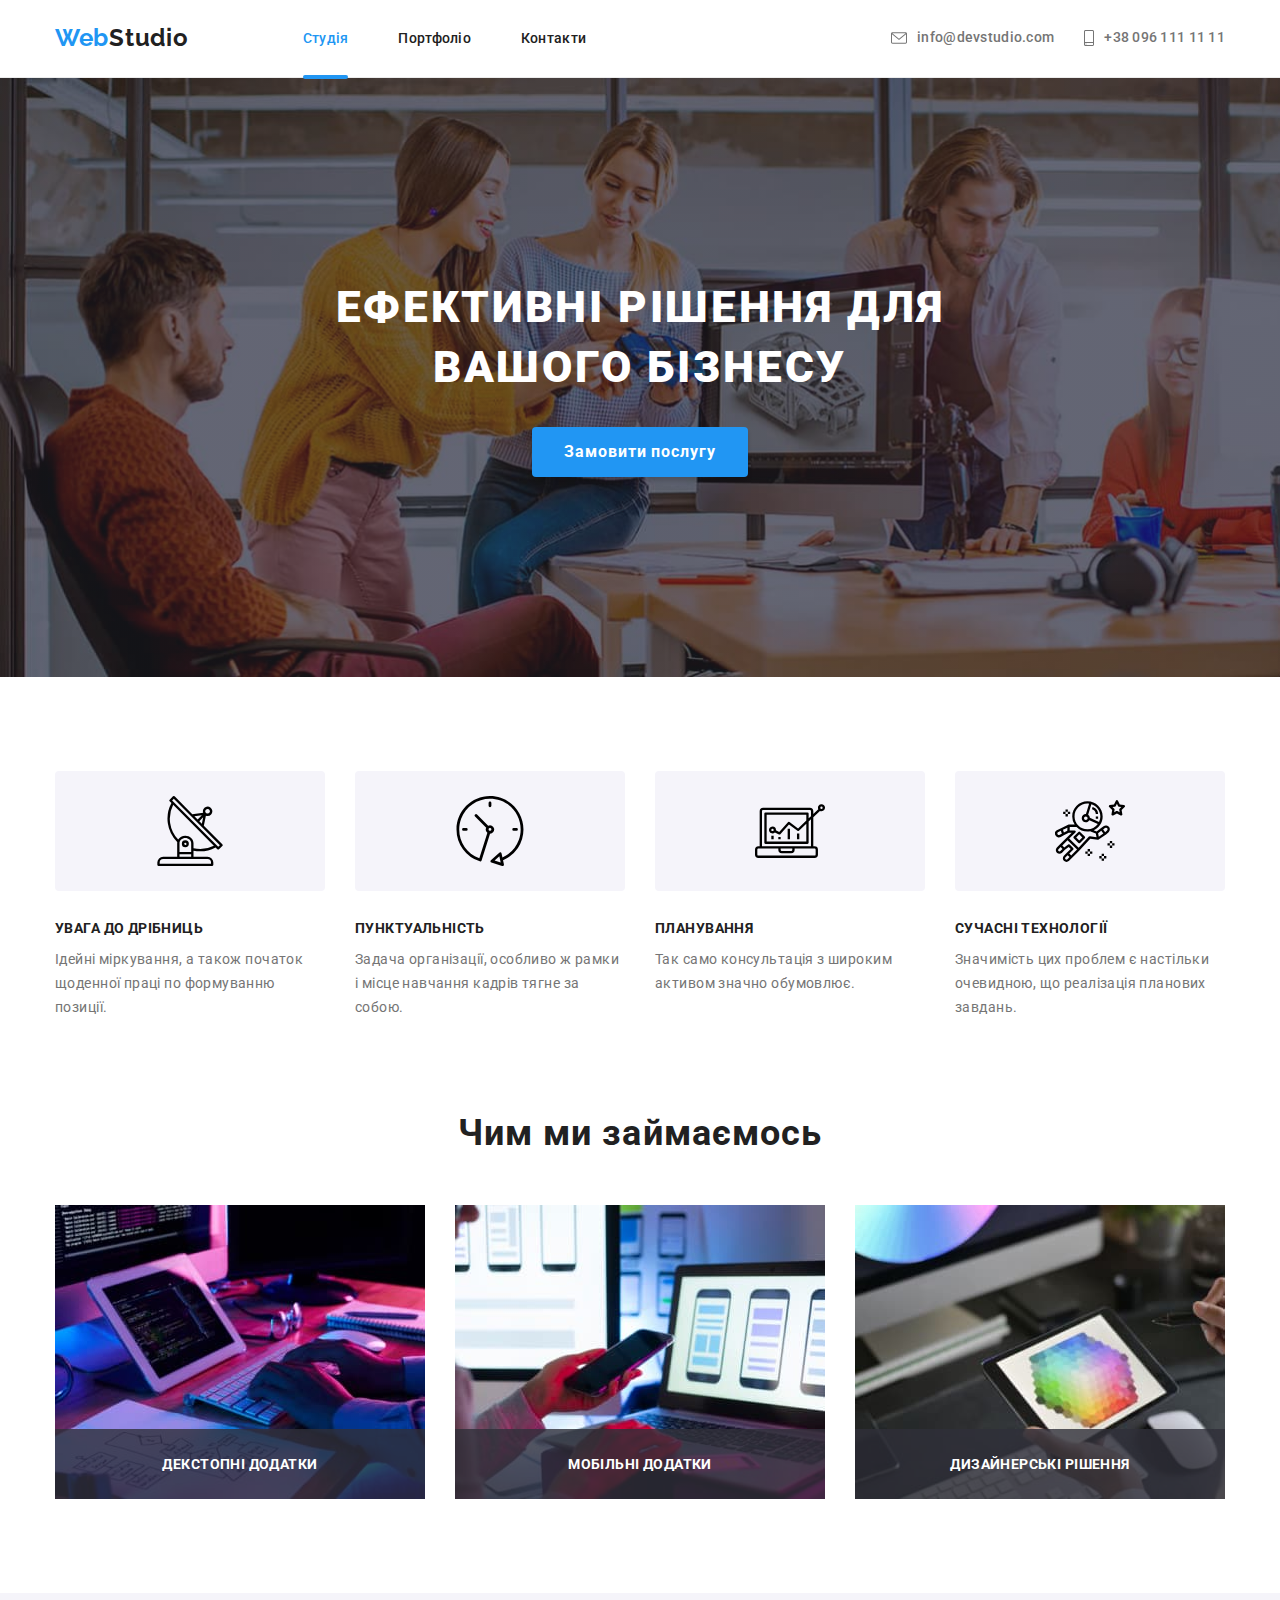
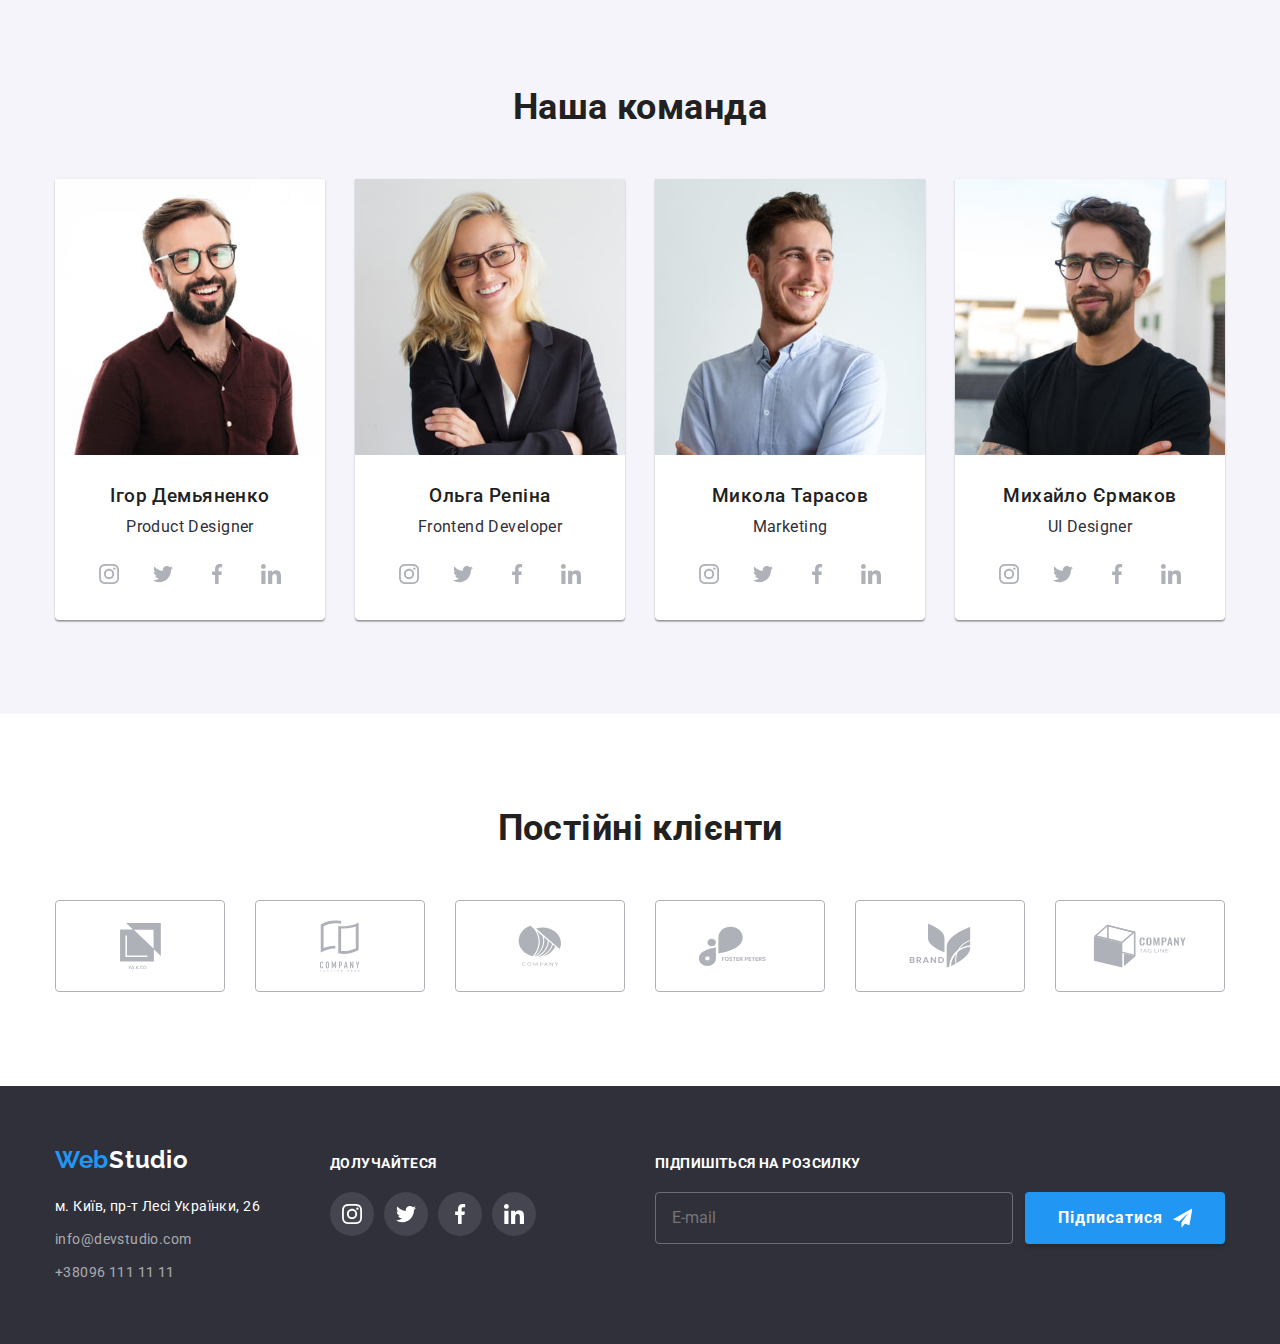
==== commit 864ca187: "final fix i hope" ====
--- a/index.html
+++ b/index.html
@@ -94,10 +94,10 @@
           </svg>
         </button>
         <div class="modal__wrap">
-          <b class="modal__title">Оставьте свои данные, мы вам перезвоним</b>
+          <b class="modal__title">Залиште свої дані, ми вам передзвонимо</b>
           <form class="modal-form">
             <div class="modal-form__field">
-              <label for="name" class="modal-form__label">Имя</label>
+              <label for="name" class="modal-form__label">Ім'я</label>
               <input
                 type="text"
                 minlength="2"
@@ -126,16 +126,15 @@
               </svg>
             </div>
             <div class="modal-form__field">
-              <label for="email" class="modal-form__label">Почта</label>
+              <label for="email" class="modal-form__label">Пошта</label>
               <input type="email" class="modal-form__input" id="email" placeholder=" " required />
               <svg class="modal-form__icon" width="18" height="18">
                 <use href="./images/icons.svg#email-black"></use>
               </svg>
             </div>
             <div class="modal-form__field">
-              <label for="comment" class="modal-form__label">Комментарий</label>
+              <label for="comment" class="modal-form__label">Коментар</label>
               <textarea
-                type="text"
                 class="modal-form__input modal-form__input--textarea"
                 id="comment"
                 placeholder="Введите текст"
@@ -143,19 +142,18 @@
             </div>
             <div class="checkbox">
               <label class="checkbox__label">
-                <input type="checkbox" class="checkbox__input" required />Соглашаюсь с рассылкой и
-                принимаю&nbsp
-                <a href="#" class="checkbox__link">Условия договора</a>
+                <input type="checkbox" class="checkbox__input" required />Погоджуюся з розсилкою та приймаю&nbsp<a href="#" class="checkbox__link">Умови договору</a>
                 <span class="checkbox--no-checked"></span>
                 <span class="checkbox--checked">
                   <svg class="checkbox__icon" width="16" height="15">
                     <use href="./images/icons.svg#checkbox"></use></svg></span
               ></label>
             </div>
-            <button type="submit" class="main-button main-button--form">Отправить</button>
+            <button type="submit" class="main-button main-button--form">Відправити</button>
           </form>
         </div>
       </div>
+    </div>
     </div>
          </section>
          <!--Переваги нашої фірми-->
@@ -261,7 +259,7 @@
              </div>
          </section>
          <!--Наша команда-->
-                <section class="team section">
+                <section class="section team section">
         <div class="container">
             <h2 class="team__title">Наша команда</h2>
             <ul class="team__list">
@@ -269,7 +267,7 @@
                     <img class="team-thumb" 
                     srcset="./images/igor-450.jpg 1x, ./images/igor-354.jpg 1x, ./images/igor-270.jpg 1x, ./images/igor-900x2.jpg 2x, ./images/igor-708x2.jpg 2x, ./images/igor-540x2.jpg 2x"
                     src="images/igor-450.jpg"
-                    alt="Фото Игоря Демьяненко"
+                    alt="Ігор Демьяненко"
                     width="270"
                     />
                        <h3 class="team__name">Ігор Демьяненко</h3>
@@ -308,7 +306,7 @@
                 <li class="team__items">
                     <img class="team-thumb" srcset="./images/olga-450.jpg 1x, ./images/olga-354.jpg 1x, ./images/olga-270.jpg 1x, ./images/olga-900@2x.jpg 2x, ./images/olga-708@2x.jpg 2x, ./images/olga-540@2x.jpg 2x"
                      src="images/olga-450.jpg"
-                      alt="Фото Ольги Репиной"
+                      alt="Ольга Репіна"
                       width="270"
                        >
                         <h3 class="team__name">Ольга Репіна</h3>
@@ -347,7 +345,7 @@
                 <li class="team__items">
                     <img class="team-thumb" srcset="./images/nikola-450.jpg 1x, ./images/nikola-354.jpg 1x, ./images/nikola-270.jpg 1x, ./images/nikola-900@2x.jpg 2x, ./images/nikola-708@2x.jpg 2x, ./images/nikola-540@2x.jpg 2x"
                      src="images/nikola-450.jpg"
-                      alt="Фото Николая Тарасова"
+                      alt="Микола Тарасов"
                       width="270"
                        >
                         <h3 class="team__name">Микола Тарасов</h3>
@@ -386,7 +384,7 @@
                 <li class="team__items">
                     <img class="team-thumb" srcset="./images/mixail-450.jpg 1x, ./images/mixail-354.jpg 1x, ./images/mixail-270.jpg 1x, ./images/mixail-900@2x.jpg 2x, ./images/mixail-708@2x.jpg 2x, ./images/mixail-540@2x.jpg 2x"
                       src="images/mixail-450.jpg"
-                      alt="Фото Михаила Ермакова"
+                      alt="Михайло Єрмаков"
                       width="270"
                       >
                         <h3 class="team__name">Михайло Єрмаков</h3>
--- a/css/main.min.css
+++ b/css/main.min.css
@@ -1,2 +1,2 @@
-/*! modern-normalize v1.1.0 | MIT License | https://github.com/sindresorhus/modern-normalize */*,::before,::after{-webkit-box-sizing:border-box;box-sizing:border-box}html{line-height:1.15;-webkit-text-size-adjust:100%;-moz-tab-size:4;-o-tab-size:4;tab-size:4}body{margin:0;font-family:system-ui,-apple-system,"Segoe UI",Roboto,Helvetica,Arial,sans-serif,"Apple Color Emoji","Segoe UI Emoji"}hr{height:0;color:inherit}abbr[title]{-webkit-text-decoration:underline dotted;text-decoration:underline dotted}b,strong{font-weight:bolder}code,kbd,samp,pre{font-family:ui-monospace, SFMono-Regular, Consolas, 'Liberation Mono', Menlo, monospace;font-size:1em}small{font-size:80%}sub,sup{font-size:75%;line-height:0;position:relative;vertical-align:baseline}sub{bottom:-0.25em}sup{top:-0.5em}table{text-indent:0;border-color:inherit}button,input,optgroup,select,textarea{font-family:inherit;font-size:100%;line-height:1.15;margin:0}button,select{text-transform:none}button,[type='button'],[type='reset'],[type='submit']{-webkit-appearance:button}::-moz-focus-inner{border-style:none;padding:0}:-moz-focusring{outline:1px dotted ButtonText}:-moz-ui-invalid{box-shadow:none}legend{padding:0}progress{vertical-align:baseline}::-webkit-inner-spin-button,::-webkit-outer-spin-button{height:auto}[type='search']{-webkit-appearance:textfield;outline-offset:-2px}::-webkit-search-decoration{-webkit-appearance:none}::-webkit-file-upload-button{-webkit-appearance:button;font:inherit}summary{display:list-item}h1,h2,h3,h4,h5,h6{margin:0;padding:0;color:#212121}ul{padding:0;margin:0;list-style:none}p{margin:0;padding:0}img{display:block}input{padding:0;margin:0}button{cursor:pointer;border:none}a{text-decoration:none}.container,.task-container{max-width:1200px;padding-left:15px;padding-right:15px;margin-left:auto;margin-right:auto}@media screen and (min-width: 480px){.container,.task-container{width:480px}}@media screen and (min-width: 768px){.container,.task-container{width:768px}}@media screen and (min-width: 1200px){.container,.task-container{width:1200px}}.team,.partners,.portfolio{padding-top:60px;padding-bottom:60px}@media screen and (min-width: 1200px){.team,.partners,.portfolio{padding-top:94px;padding-bottom:94px}}.headlines{margin-bottom:50px;font-weight:700;font-size:36px;line-height:1.16;text-align:center;letter-spacing:0.03em}body{font-family:'Roboto', sans-serif;font-size:12px;letter-spacing:0.03em;background-color:#fff;color:#757575}@media screen and (min-width: 1200px){body{font-size:14px;line-height:24px}}.container{max-width:1200px;padding-left:15px;padding-right:15px;margin-left:auto;margin-right:auto}@media screen and (min-width: 480px){.container{width:480px}}@media screen and (min-width: 768px){.container{width:768px}}@media screen and (min-width: 1200px){.container{width:1200px}}.menu-container{display:-webkit-box;display:-ms-flexbox;display:flex;background-color:#fff}.menu-container.is-open{-webkit-transform:translateX(0);transform:translateX(0)}@media screen and (max-width: 767.98px){.menu-container{position:fixed;top:0;left:0;right:0;bottom:0;-webkit-transform:translateX(100%);transform:translateX(100%);-webkit-transition:-webkit-transform;transition:-webkit-transform;transition:transform;transition:transform, -webkit-transform;-webkit-transition-duration:250ms;transition-duration:250ms;-webkit-transition-timing-function:0.4,0,0.2,1;transition-timing-function:0.4,0,0.2,1}}@media screen and (min-width: 768px){.menu-container{-webkit-box-flex:2;-ms-flex-positive:2;flex-grow:2}}@media screen and (max-width: 1199.98px){.menu-container{z-index:2}}@media screen and (max-width: 767px){.menu-container-two{position:relative;width:100%;padding-top:48px;padding-right:83px;padding-bottom:48px;padding-left:40px;height:100%;display:-webkit-box;display:-ms-flexbox;display:flex;-webkit-box-orient:vertical;-webkit-box-direction:normal;-ms-flex-direction:column;flex-direction:column;-webkit-box-pack:justify;-ms-flex-pack:justify;justify-content:space-between;margin-left:auto;margin-right:auto}}@media screen and (min-width: 768px){.menu-container-two{display:-webkit-box;display:-ms-flexbox;display:flex;-webkit-box-pack:center;-ms-flex-pack:center;justify-content:center;-webkit-box-align:center;-ms-flex-align:center;align-items:center;-webkit-box-pack:justify;-ms-flex-pack:justify;justify-content:space-between;margin-left:88px}}@media screen and (min-width: 1200px){.menu-container-two{margin-left:auto}}.menu-container__button{position:absolute;top:8px;right:15px;width:40px;height:40px;margin-left:auto;padding:0;background-color:#fff;border:1px solid transparent}@media screen and (min-width: 768px){.menu-container__button{display:none}}.header{border-bottom:1px solid #ECECEC}.header__container{display:-webkit-box;display:-ms-flexbox;display:flex;-webkit-box-pack:justify;-ms-flex-pack:justify;justify-content:space-between;-webkit-box-align:center;-ms-flex-align:center;align-items:center;padding-top:16px;padding-bottom:16px}@media screen and (min-width: 768px){.header__container{padding-top:21px;padding-bottom:21px}}@media screen and (min-width: 1200px){.header__container{-webkit-box-pack:start;-ms-flex-pack:start;justify-content:start;padding-top:24px;padding-bottom:25px}}.header__button{width:40px;height:40px;padding:0;margin-left:auto;background-color:#fff;border:1px solid transparent}@media screen and (min-width: 768px){.header__button{display:none}}.header__button:hover .header__icon-close,.header__button:focus .header__icon-close{fill:#2196F3}.header__button .header__icon-close{display:none}.header__button.is-open .header__icon-close{display:block}.header__button:hover .header__icon-open,.header__button:focus .header__icon-open{fill:#2196F3}.header__button.is-open .header__icon-open{display:none;width:40px;height:40px}@media screen and (max-width: 767px){.header__nav{margin-bottom:302px}}@media screen and (min-width: 768px){.list-nav{display:-webkit-box;display:-ms-flexbox;display:flex;-webkit-box-pack:center;-ms-flex-pack:center;justify-content:center;-webkit-box-align:center;-ms-flex-align:center;align-items:center}}@media screen and (min-width: 1200px){.list-nav{margin-left:93px}}@media screen and (max-width: 767px){.list-nav__items:not(:last-child){margin-bottom:32px}}@media screen and (min-width: 768px){.list-nav__items:not(:first-child){margin-left:50px}}.list-nav__link{display:inline-block;font-weight:500;font-size:40px;line-height:1.17;letter-spacing:0.02em;text-decoration:none;color:#212121;-webkit-transition:color;transition:color;-webkit-transition-duration:250ms;transition-duration:250ms;-webkit-transition-timing-function:0.4,0,0.2,1;transition-timing-function:0.4,0,0.2,1}.list-nav__link:hover,.list-nav__link:focus{color:#2196F3}@media screen and (min-width: 768px){.list-nav__link{font-size:14px;line-height:1.14}}.list-nav__link--active{color:#2196F3}@media screen and (min-width: 768px){.list-nav__link--active{position:relative}.list-nav__link--active::after{content:" ";position:absolute;left:0;bottom:0;width:100%;height:4px;border-radius:2px;background-color:#2196F3;-webkit-transform:translateY(34px);transform:translateY(34px)}}@media screen and (min-width: 1200px){.list-nav__link--active::after{-webkit-transform:translateY(32px);transform:translateY(32px)}}@media screen and (max-width: 767px){.header__container-links{display:-webkit-box;display:-ms-flexbox;display:flex;-ms-flex-wrap:wrap;flex-wrap:wrap;-webkit-box-orient:vertical;-webkit-box-direction:reverse;-ms-flex-direction:column-reverse;flex-direction:column-reverse;margin-bottom:64px}}@media screen and (min-width: 768px){.header__container-links{margin-left:84px}}@media screen and (min-width: 1200px){.header__container-links{display:-webkit-box;display:-ms-flexbox;display:flex;-webkit-box-pack:center;-ms-flex-pack:center;justify-content:center;-webkit-box-align:center;-ms-flex-align:center;align-items:center;margin-left:305px}}.header__link{display:block;font-weight:500;letter-spacing:0.02em;text-decoration:none}@media screen and (min-width: 768px){.header__link:hover,.header__link:focus{color:#2196F3}}.header__link-tel{font-size:34px;line-height:1.17;color:#2196F3}@media screen and (max-width: 767px){.header__link-tel{margin-bottom:32px}}@media screen and (min-width: 768px){.header__link-tel{display:-webkit-box;display:-ms-flexbox;display:flex;-webkit-box-align:center;-ms-flex-align:center;align-items:center;font-size:12px;line-height:1.16;color:#757575}}@media screen and (min-width: 1200px){.header__link-tel{font-size:14px;line-height:1.14;margin-left:30px}}.header__link-email{font-size:24px;line-height:1.16;color:#757575}@media screen and (min-width: 768px){.header__link-email{display:-webkit-box;display:-ms-flexbox;display:flex;-webkit-box-pack:center;-ms-flex-pack:center;justify-content:center;-webkit-box-align:center;-ms-flex-align:center;align-items:center;font-size:12px;margin-bottom:10px}}@media screen and (min-width: 1200px){.header__link-email{font-size:14px;line-height:1.14;margin-bottom:0}}.header__icon{display:none}@media screen and (min-width: 768px){.header__icon{display:inline-block;margin-right:10px;fill:currentColor}}.header__social-networks{display:-webkit-box;display:-ms-flexbox;display:flex}@media screen and (min-width: 768px){.header__social-networks{display:none}}.header__items:not(:last-child){padding-right:10px;border-right:1px solid rgba(33,33,33,0.2)}.header__items:not(:first-child){margin-left:10px}.header__social-link{font-weight:500;font-size:18px;line-height:1.22;letter-spacing:0.02em;color:#2196F3;text-decoration:none}.logo{display:block;font-family:"Raleway",sans-serif;font-weight:700;font-size:24px;line-height:1.16;letter-spacing:0.03em;text-decoration:none;color:#212121}@media screen and (min-width: 768px){.logo{margin-left:0}}.logo__text{color:#2196F3}.logo__footer{margin-left:auto;margin-right:auto;margin-bottom:20px;color:#fff}.hero{max-width:1600px;padding:118px 60px;margin:0 auto;text-align:center;background-color:#2F303A;background-image:-webkit-gradient(linear, left top, right top, from(rgba(47,48,58,0.4)), to(rgba(47,48,58,0.4))),url("../images/bg-hero-mobile.jpg");background-image:linear-gradient(to right, rgba(47,48,58,0.4), rgba(47,48,58,0.4)),url("../images/bg-hero-mobile.jpg");background-repeat:no-repeat;background-size:cover}@media (min-device-pixel-ratio: 2), (-webkit-min-device-pixel-ratio: 2), (min-resolution: 192dpi), (min-resolution: 2dppx){.hero{background-image:-webkit-gradient(linear, left top, right top, from(rgba(47,48,58,0.4)), to(rgba(47,48,58,0.4))),url("../images/bg-hero-mobile@x2.jpg");background-image:linear-gradient(to right, rgba(47,48,58,0.4), rgba(47,48,58,0.4)),url("../images/bg-hero-mobile@x2.jpg")}}@media screen and (min-width: 768px){.hero{background-image:-webkit-gradient(linear, left top, right top, from(rgba(47,48,58,0.4)), to(rgba(47,48,58,0.4))),url("../images/bg-hero-tablet.jpg");background-image:linear-gradient(to right, rgba(47,48,58,0.4), rgba(47,48,58,0.4)),url("../images/bg-hero-tablet.jpg")}}@media screen and (min-width: 768px) and (min-device-pixel-ratio: 2), screen and (min-width: 768px) and (-webkit-min-device-pixel-ratio: 2), screen and (min-width: 768px) and (min-resolution: 192dpi), screen and (min-width: 768px) and (min-resolution: 2dppx){.hero{background-image:-webkit-gradient(linear, left top, right top, from(rgba(47,48,58,0.4)), to(rgba(47,48,58,0.4))),url("../images/bg-hero-tablet@x2.jpg");background-image:linear-gradient(to right, rgba(47,48,58,0.4), rgba(47,48,58,0.4)),url("../images/bg-hero-tablet@x2.jpg")}}@media screen and (min-width: 1200px){.hero{background-image:-webkit-gradient(linear, left top, right top, from(rgba(47,48,58,0.4)), to(rgba(47,48,58,0.4))),url("../images/bg-hero-desktop.jpg");background-image:linear-gradient(to right, rgba(47,48,58,0.4), rgba(47,48,58,0.4)),url("../images/bg-hero-desktop.jpg");padding:200px 0}}@media screen and (min-width: 1200px) and (min-device-pixel-ratio: 2), screen and (min-width: 1200px) and (-webkit-min-device-pixel-ratio: 2), screen and (min-width: 1200px) and (min-resolution: 192dpi), screen and (min-width: 1200px) and (min-resolution: 2dppx){.hero{background-image:-webkit-gradient(linear, left top, right top, from(rgba(47,48,58,0.4)), to(rgba(47,48,58,0.4))),url("../images/bg-hero-desktop@x2.jpg");background-image:linear-gradient(to right, rgba(47,48,58,0.4), rgba(47,48,58,0.4)),url("../images/bg-hero-desktop@x2.jpg")}}.hero .hero-title{margin-bottom:30px;font-weight:900;letter-spacing:0.06em;text-transform:uppercase;color:#fff}@media screen and (min-width: 480px){.hero .hero-title{font-size:26px;line-height:1.62}}@media screen and (min-width: 1200px){.hero .hero-title{font-size:44px;line-height:1.36}}.hero .hero-btn{padding:10px 32px;color:#fff;background-color:#2196F3;-webkit-box-shadow:0px 4px 4px rgba(0,0,0,0.15);box-shadow:0px 4px 4px rgba(0,0,0,0.15);border-radius:4px;font-weight:bold;font-size:16px;line-height:calc(30 / 16);letter-spacing:0.06em;cursor:pointer;-webkit-transition-property:background-color;transition-property:background-color;-webkit-transition-duration:250ms;transition-duration:250ms;-webkit-transition-timing-function:0.4,0,0.2,1;transition-timing-function:0.4,0,0.2,1}.hero .hero-btn:focus,.hero .hero-btn:hover{background-color:#188CE8}.hero__container{max-width:480px;height:400px;padding-top:118px;padding-bottom:118px;text-align:center}@media screen and (min-width: 768px){.hero__container{width:768px}}@media screen and (min-width: 1200px){.hero__container{width:1200px;height:600px;padding-top:200px;padding-bottom:200px}}.backdrop{position:fixed;left:0;top:0;width:100%;height:100%;background-color:rgba(0,0,0,0.2);opacity:1;-webkit-transition:opacity;transition:opacity;-webkit-transition-duration:250ms;transition-duration:250ms;-webkit-transition-timing-function:0.4,0,0.2,1;transition-timing-function:0.4,0,0.2,1}@media screen and (max-width: 1199px){.backdrop{z-index:3}}.is-hidden{opacity:0;pointer-events:none}.is-hidden .modal{visibility:hidden;opacity:0;pointer-events:none;-webkit-transform:translate(-50%, -50%) scale(0.9);transform:translate(-50%, -50%) scale(0.9);-webkit-transform:scale(0.9);transform:scale(0.9)}.modal{position:absolute;top:50%;left:50%;-webkit-transform:translate(-50%, -50%) scale(1);transform:translate(-50%, -50%) scale(1);-webkit-transition:-webkit-transform;transition:-webkit-transform;transition:transform;transition:transform, -webkit-transform;-webkit-transition-duration:250ms;transition-duration:250ms;-webkit-transition-timing-function:0.4,0,0.2,1;transition-timing-function:0.4,0,0.2,1;padding:40px;border-radius:4px;background-color:#fff}@media screen and (min-width: 480px){.modal{width:450px}}@media screen and (min-width: 1200px){.modal{width:528px}}.modal__close-btn{position:absolute;top:8px;right:8px;display:-webkit-box;display:-ms-flexbox;display:flex;-webkit-box-pack:center;-ms-flex-pack:center;justify-content:center;-webkit-box-align:center;-ms-flex-align:center;align-items:center;padding:0;margin:0;width:30px;height:30px;border-radius:50%;background-color:#fff;border:1px solid rgba(0,0,0,0.1);cursor:pointer}.modal__close-btn:hover .modal__close-btn-icon{fill:#2196F3}.modal__close-btn-icon{display:block;margin:auto;fill:currentColor;-webkit-transition:fill;transition:fill;-webkit-transition-duration:250ms;transition-duration:250ms;-webkit-transition-timing-function:0.4,0,0.2,1;transition-timing-function:0.4,0,0.2,1}.modal__title{display:block;font-size:20px;margin-left:0;margin-right:0;margin-bottom:12px}.modal-form__field{display:-webkit-box;display:-ms-flexbox;display:flex;-webkit-box-orient:vertical;-webkit-box-direction:normal;-ms-flex-direction:column;flex-direction:column;position:relative;margin-bottom:10px;text-align:left}.modal-form__field:nth-child(4){margin-bottom:20px}.modal-form__label{font-size:12px;line-height:1.17;letter-spacing:0.01em;color:#757575;margin-bottom:4px}.modal-form__input{outline:none;padding:11px 12px 11px 42px;border-radius:4px;border:1px solid rgba(33,33,33,0.2);outline:none;-webkit-transition:border;transition:border;-webkit-transition-duration:250ms;transition-duration:250ms;-webkit-transition-timing-function:0.4,0,0.2,1;transition-timing-function:0.4,0,0.2,1}.modal-form__input:focus-within{border:1px solid #2196f3}.modal-form__input:focus-within+.modal-form__icon{fill:#2196F3}.modal-form__icon{position:absolute;left:12px;bottom:11px;-webkit-transition:fill;transition:fill;-webkit-transition-duration:250ms;transition-duration:250ms;-webkit-transition-timing-function:0.4,0,0.2,1;transition-timing-function:0.4,0,0.2,1}.modal-form__input--textarea{padding:11px 12px;border-radius:4px;border:1px solid rgba(33,33,33,0.2);resize:none;height:120px}.modal-form__input--textarea::-webkit-input-placeholder{color:rgba(117,117,117,0.5)}.modal-form__input--textarea:-ms-input-placeholder{color:rgba(117,117,117,0.5)}.modal-form__input--textarea::-ms-input-placeholder{color:rgba(117,117,117,0.5)}.modal-form__input--textarea::placeholder{color:rgba(117,117,117,0.5)}.checkbox{display:-webkit-box;display:-ms-flexbox;display:flex;-webkit-box-orient:horizontal;-webkit-box-direction:normal;-ms-flex-direction:row;flex-direction:row;-webkit-box-pack:center;-ms-flex-pack:center;justify-content:center;margin-bottom:30px}.checkbox__label{display:-webkit-box;display:-ms-flexbox;display:flex;-webkit-box-align:center;-ms-flex-align:center;align-items:center;position:relative;padding-left:24px;font-size:12px;line-height:1.16;color:#757575}.checkbox__input{-webkit-appearance:none;-moz-appearance:none;appearance:none;position:absolute}.checkbox__input:checked ~ .checkbox--checked{opacity:1}.checkbox__link{text-decoration:underline;color:#2196F3}.checkbox--no-checked{display:block;width:16px;height:15px;position:absolute;left:0;border:2px solid #212121;border-radius:2px}.checkbox--checked{position:absolute;left:0;opacity:0;-webkit-transition:opacity;transition:opacity;-webkit-transition-duration:250ms;transition-duration:250ms;-webkit-transition-timing-function:0.4,0,0.2,1;transition-timing-function:0.4,0,0.2,1}.checkbox__icon{display:-webkit-box;display:-ms-flexbox;display:flex;-webkit-box-pack:center;-ms-flex-pack:center;justify-content:center;-webkit-box-align:center;-ms-flex-align:center;align-items:center;background-color:#2196F3;fill:#fff;border-radius:2px}.main-button--form{display:block;margin:0 auto}.advantege-section{padding-top:60px;padding-bottom:60px}@media screen and (min-width: 1200px){.advantege-section{padding-top:94px;padding-bottom:94px}}.advantage-list{display:-webkit-box;display:-ms-flexbox;display:flex;-ms-flex-wrap:wrap;flex-wrap:wrap}@media screen and (min-width: 768px) and (max-width: 1199px){.advantage-list{margin:-15px}}.advantage-titles{margin-bottom:10px;font-weight:700;font-size:14px;line-height:1.14;letter-spacing:0.03em;text-transform:uppercase}@media screen and (min-width: 480px) and (max-width: 767px){.advantage-titles{text-align:center}}.advantege-icon{display:-webkit-box;display:-ms-flexbox;display:flex;-webkit-box-pack:center;-ms-flex-pack:center;justify-content:center;-webkit-box-align:center;-ms-flex-align:center;align-items:center;margin-bottom:30px;max-width:450px;height:120px;border-radius:4px;background-color:#F5F4FA}@media screen and (min-width: 768px){.advantege-icon{max-width:354px}}@media screen and (min-width: 1200px){.advantege-icon{max-width:270px}}@media screen and (max-width: 767px){.advantage-item:not(:last-child){margin-bottom:30px}}@media screen and (min-width: 768px) and (max-width: 1199px){.advantage-item{margin:15px;max-width:354px}}@media screen and (min-width: 1200px){.advantage-item{max-width:270px}.advantage-item:not(:first-child){margin-left:30px}}.advantage-explanations{font-size:14px;line-height:calc(24 / 14);letter-spacing:0.03em;color:#757575}.task-section{display:none}@media screen and (min-width: 1200px){.task-section{display:block;padding-top:0}}.task-list{display:-webkit-box;display:-ms-flexbox;display:flex}.task-item{position:relative;margin-right:30px}.task-item:last-child{margin-right:0px}.img-task{width:370px}.task-name-thumb{display:-webkit-box;display:-ms-flexbox;display:flex;-webkit-box-align:center;-ms-flex-align:center;align-items:center;-webkit-box-pack:center;-ms-flex-pack:center;justify-content:center;position:absolute;bottom:0;width:370px;height:70px;background:rgba(47,48,58,0.8)}.task-name{font-weight:bold;font-size:14px;line-height:calc(16 / 14);text-align:center;letter-spacing:0.03em;text-transform:uppercase;color:#fff}.team{background-color:#F5F4FA}.team__title{margin-bottom:30px;font-weight:700;font-size:28px;line-height:1.17;text-align:center}@media screen and (min-width: 1200px){.team__title{font-size:36px;line-height:1.16;margin-bottom:50px}}@media screen and (min-width: 768px){.team__list{display:-webkit-box;display:-ms-flexbox;display:flex;-ms-flex-wrap:wrap;flex-wrap:wrap;margin:-15px}}.team__items{margin-bottom:30px;padding-bottom:24px;font-size:16px;line-height:1.19;text-align:center;border-bottom-left-radius:4px;border-bottom-right-radius:4px;-webkit-box-shadow:0px 1px 3px rgba(0,0,0,0.12),0px 1px 1px rgba(0,0,0,0.14),0px 2px 1px rgba(0,0,0,0.2);box-shadow:0px 1px 3px rgba(0,0,0,0.12),0px 1px 1px rgba(0,0,0,0.14),0px 2px 1px rgba(0,0,0,0.2);background-color:#fff}@media screen and (min-width: 768px){.team__items{width:calc((100% - 60px) / 2);margin:15px}}@media screen and (min-width: 1200px){.team__items{width:calc((100% - 120px) / 4)}}.team__container-members{padding-top:30px;padding-bottom:24px;background-color:#fff}@media screen and (min-width: 1200px){.team__container-members{padding-bottom:30px}}.team__name{margin-bottom:10px;font-weight:500}.team__text{margin-bottom:16px;color:#2F303A}.social-networks{display:-webkit-box;display:-ms-flexbox;display:flex;-webkit-box-pack:center;-ms-flex-pack:center;justify-content:center;padding:0}.social-networks__items{margin-left:10px}.social-networks__items:first-child{margin-left:0}.team-thumb{width:100%;margin-bottom:30px}.social-networks__link{display:-webkit-box;display:-ms-flexbox;display:flex;text-align:center;width:44px;height:44px;padding:12px;border-radius:50%;-webkit-transition:background-color, -webkit-transform;transition:background-color, -webkit-transform;transition:transform, background-color;transition:transform, background-color, -webkit-transform;-webkit-transition-duration:250ms;transition-duration:250ms;-webkit-transition-timing-function:0.4,0,0.2,1;transition-timing-function:0.4,0,0.2,1}.social-networks__items:hover .social-networks__link{background-color:#2196F3}.social-networks__link:focus{background-color:#2196F3}.social-networks__icon{fill:#AFB1B8;width:20px;height:20px;-webkit-transition:fill;transition:fill;-webkit-transition-duration:250ms;transition-duration:250ms;-webkit-transition-timing-function:0.4,0,0.2,1;transition-timing-function:0.4,0,0.2,1}.social-networks__items:hover .social-networks__icon{fill:#fff}.social-networks__link:focus .social-networks__icon{fill:#fff}.partners__title{margin-bottom:30px;font-weight:700;font-size:28px;line-height:1.17;text-align:center}@media screen and (min-width: 1200px){.partners__title{font-size:36px;line-height:1.16;margin-bottom:50px}}.partners__list{margin:-15px;display:-webkit-box;display:-ms-flexbox;display:flex;-ms-flex-wrap:wrap;flex-wrap:wrap;-webkit-box-pack:center;-ms-flex-pack:center;justify-content:center}.partners__items{margin:15px;width:calc((100% - 60px) / 2)}@media screen and (min-width: 768px){.partners__items{width:calc((100% - 90px) / 3)}}@media screen and (min-width: 1200px){.partners__items{width:calc((100% - 180px) / 6)}}.partners__link{display:-webkit-box;display:-ms-flexbox;display:flex;-webkit-box-pack:center;-ms-flex-pack:center;justify-content:center;-webkit-box-align:center;-ms-flex-align:center;align-items:center;max-width:210px;height:92px;border:1px solid #AFB1B8;border-radius:4px;-webkit-transition:border;transition:border;-webkit-transition-duration:250ms;transition-duration:250ms;-webkit-transition-timing-function:0.4,0,0.2,1;transition-timing-function:0.4,0,0.2,1}.partners__items:hover .partners__link{border:1px solid #2196F3}.partners__link:focus{border:1px solid #2196F3}@media screen and (min-width: 768px){.partners__link{width:226px}}@media screen and (min-width: 1200px){.partners__link{width:170px}}.partners__icon{-webkit-transition:fill;transition:fill;-webkit-transition-duration:250ms;transition-duration:250ms;-webkit-transition-timing-function:0.4,0,0.2,1;transition-timing-function:0.4,0,0.2,1;fill:#AFB1B8}.partners__items:hover .partners__icon{fill:#2196F3}.partners__link:focus .partners__icon{fill:#2196F3}.footer{padding-top:60px;padding-bottom:60px;background-color:#2F303A;color:#fff}.footer__wrap{text-align:center}@media screen and (min-width: 768px){.footer__wrap{display:-webkit-box;display:-ms-flexbox;display:flex;-ms-flex-pack:distribute;justify-content:space-around;-ms-flex-wrap:wrap;flex-wrap:wrap}}@media screen and (min-width: 1200px){.footer__wrap{-webkit-box-align:baseline;-ms-flex-align:baseline;align-items:baseline;text-align:left}}@media screen and (max-width: 767.98px){.welcome{margin-bottom:60px}}@media screen and (min-width: 1200px){.welcome{margin-right:86px}}.welcome__title{display:block;font-weight:700;font-size:14px;line-height:1.14;text-transform:uppercase;margin-bottom:20px;color:#fff}.social-net{margin:0;letter-spacing:inherit;list-style:none;display:-webkit-box;display:-ms-flexbox;display:flex;-webkit-box-pack:center;-ms-flex-pack:center;justify-content:center;padding:0}.social-net__item:not(:last-child){margin-right:10px}.social-net__link{font-weight:500;text-decoration:none;color:#fff;display:-webkit-box;display:-ms-flexbox;display:flex;-webkit-box-pack:center;-ms-flex-pack:center;justify-content:center;-webkit-box-align:center;-ms-flex-align:center;align-items:center;width:44px;height:44px;border-radius:50%;-webkit-transition:background-color;transition:background-color;-webkit-transition-duration:250ms;transition-duration:250ms;-webkit-transition-timing-function:0.4,0,0.2,1;transition-timing-function:0.4,0,0.2,1}.social-net__link:hover,.social-net__link:active{background-color:#2196F3}.social-net__link:hover .social-net__icon,.social-net__link:active .social-net__icon{fill:#fff}.social-net__link--footer{background-color:rgba(255,255,255,0.1)}.social-net__icon{fill:#AFB1B8;-webkit-transition:fill;transition:fill;-webkit-transition-duration:250ms;transition-duration:250ms;-webkit-transition-timing-function:0.4,0,0.2,1;transition-timing-function:0.4,0,0.2,1}.social-net__icon--footer{fill:#fff}.address-list{padding:0;margin:0;letter-spacing:inherit;list-style:none}@media screen and (max-width: 767.98px){.address-list{margin-bottom:60px}}.address-list__item{font-style:normal}.address-list__item:not(:last-child){margin-bottom:9px}.address-list__link{outline:none;font-weight:normal;color:rgba(255,255,255,0.6);-webkit-transition:color;transition:color;-webkit-transition-duration:250ms;transition-duration:250ms;-webkit-transition-timing-function:0.4,0,0.2,1;transition-timing-function:0.4,0,0.2,1}.address-list__link:hover{color:#2196F3}.subscribe__title{display:block;font-weight:700;font-size:14px;line-height:1.14;text-transform:uppercase;margin-bottom:20px}@media screen and (min-width: 1200px){.subscribe .subscribe__form{display:-webkit-box;display:-ms-flexbox;display:flex}}@media screen and (min-width: 768px) and (max-width: 1199px){.subscribe{margin-top:60px}}.subscribe__input{outline:none;width:100%;padding:15px 16px;border-radius:4px;border:1px solid rgba(255,255,255,0.3);font-size:16px;line-height:1.25;color:#fff;background-color:transparent}@media screen and (min-width: 768px){.subscribe__input{width:450px}}@media screen and (max-width: 1199.98px){.subscribe__input{margin-bottom:20px}}@media screen and (min-width: 1200px){.subscribe__input{width:358px;margin-right:12px}}.portfolio-buttons{display:-webkit-box;display:-ms-flexbox;display:flex;-ms-flex-wrap:wrap;flex-wrap:wrap;-webkit-box-pack:left;-ms-flex-pack:left;justify-content:left;margin-bottom:40px;letter-spacing:inherit;list-style:none}@media screen and (min-width: 768px){.portfolio-buttons{-webkit-box-pack:center;-ms-flex-pack:center;justify-content:center}}.portfolio-buttons__item:not(:last-child){margin-right:8px}.portfolio-buttons__item:not(:nth-last-child(-n+2)){margin-bottom:15px}.portfolio-buttons__link{border-radius:4px;padding:6px 22px;background-color:#F5F4FA;color:#212121;border:1px solid transparent;font-weight:500;font-size:16px;line-height:1.62;cursor:pointer;background-color:#F5F4FA;-webkit-transition:background-color, color, -webkit-box-shadow;transition:background-color, color, -webkit-box-shadow;transition:background-color, color, box-shadow;transition:background-color, color, box-shadow, -webkit-box-shadow;-webkit-transition-duration:250ms;transition-duration:250ms;-webkit-transition-timing-function:0.4,0,0.2,1;transition-timing-function:0.4,0,0.2,1}.portfolio-buttons__link:hover,.portfolio-buttons__link:focus{background-color:#2196F3;color:#fff;-webkit-box-shadow:0px 3px 1px rgba(0,0,0,0.1),0px 1px 2px rgba(0,0,0,0.08),0px 2px 2px rgba(0,0,0,0.12);box-shadow:0px 3px 1px rgba(0,0,0,0.1),0px 1px 2px rgba(0,0,0,0.08),0px 2px 2px rgba(0,0,0,0.12)}.portfolio-gallery{padding:0;margin:0;letter-spacing:inherit;list-style:none}@media screen and (min-width: 768px){.portfolio-gallery{display:-webkit-box;display:-ms-flexbox;display:flex;-ms-flex-wrap:wrap;flex-wrap:wrap;margin:-15px;-webkit-box-align:stretch;-ms-flex-align:stretch;align-items:stretch}}.portfolio-gallery__item{position:relative;margin-bottom:30px}@media screen and (max-width: 767px){.portfolio-gallery__item:nth-child(3n){margin-right:0}.portfolio-gallery__item:nth-last-child(-n+3){margin-bottom:0}}@media screen and (min-width: 768px){.portfolio-gallery__item{display:-webkit-box;display:-ms-flexbox;display:flex;-webkit-box-align:stretch;-ms-flex-align:stretch;align-items:stretch;width:calc((100% - 60px) / 2);margin:15px}}@media screen and (min-width: 1200px){.portfolio-gallery__item{width:calc((100% - 90px) / 3)}}.portfolio-gallery__item:hover .portfolio-gallery__text{-webkit-transform:translateY(0);transform:translateY(0);-webkit-transition:-webkit-transform;transition:-webkit-transform;transition:transform;transition:transform, -webkit-transform;-webkit-transition-duration:250ms;transition-duration:250ms;-webkit-transition-timing-function:0.4,0,0.2,1;transition-timing-function:0.4,0,0.2,1}.portfolio-gallery__link{font-weight:500;text-decoration:none;color:#fff;display:block}.portfolio-gallery__link:hover{-webkit-box-shadow:0px 3px 5px rgba(0,0,0,0.12),0px 3px 3px rgba(0,0,0,0.14),0px 4px 3px rgba(0,0,0,0.2);box-shadow:0px 3px 5px rgba(0,0,0,0.12),0px 3px 3px rgba(0,0,0,0.14),0px 4px 3px rgba(0,0,0,0.2);-webkit-transition:-webkit-box-shadow;transition:-webkit-box-shadow;transition:box-shadow;transition:box-shadow, -webkit-box-shadow;-webkit-transition-duration:250ms;transition-duration:250ms;-webkit-transition-timing-function:0.4,0,0.2,1;transition-timing-function:0.4,0,0.2,1}@media screen and (min-width: 768px){.portfolio-gallery__link{display:-webkit-box;display:-ms-flexbox;display:flex;-webkit-box-orient:vertical;-webkit-box-direction:normal;-ms-flex-direction:column;flex-direction:column;-webkit-box-align:stretch;-ms-flex-align:stretch;align-items:stretch}}.portfolio-gallery__overlay{position:relative;overflow:hidden}.portfolio-gallery__img{width:100%}.portfolio-gallery__text{display:-webkit-box;display:-ms-flexbox;display:flex;-webkit-box-pack:center;-ms-flex-pack:center;justify-content:center;-webkit-box-align:center;-ms-flex-align:center;align-items:center;width:100%;height:100%;padding:63px 24px;position:absolute;-webkit-transform:translateY(100%);transform:translateY(100%);font-weight:400;font-size:18px;line-height:1.56;background-color:rgba(33,150,243,0.9);color:#fff}.portfolio-gallery__descr{padding:20px 24px;border-right:1px solid #eee;border-bottom:1px solid #eee;border-left:1px solid #eee}@media screen and (min-width: 768px){.portfolio-gallery__descr{-webkit-box-flex:1;-ms-flex:auto;flex:auto}}.portfolio-gallery__name{margin-bottom:4px;font-size:18px;line-height:2;letter-spacing:0.06em;text-align:left;color:#212121}.portfolio-gallery__type{font-size:16px;line-height:1.88;color:#757575}.overlay{position:absolute;top:0;left:0;width:100%;height:100%;background-color:rgba(33,150,243,0.9);-webkit-transform:translateY(100%);transform:translateY(100%);-webkit-transition-property:-webkit-transform;transition-property:-webkit-transform;transition-property:transform;transition-property:transform, -webkit-transform;-webkit-transition-duration:250ms;transition-duration:250ms;-webkit-transition-timing-function:0.4,0,0.2,1;transition-timing-function:0.4,0,0.2,1}.overlay__text{padding:64px 24px;font-family:'Roboto';font-style:normal;font-weight:400;font-size:18px;line-height:28px;letter-spacing:0.03em;color:#FFFFFF}.card-href{display:block;-webkit-transition-property:-webkit-box-shadow;transition-property:-webkit-box-shadow;transition-property:box-shadow;transition-property:box-shadow, -webkit-box-shadow;-webkit-transition-duration:250ms;transition-duration:250ms;-webkit-transition-timing-function:0.4,0,0.2,1;transition-timing-function:0.4,0,0.2,1}.card-href:hover .overlay{-webkit-transform:translateY(0);transform:translateY(0)}.card-href:hover{-webkit-box-shadow:0px 1px 1px rgba(0,0,0,0.12),0px 4px 4px rgba(0,0,0,0.06),1px 4px 6px rgba(0,0,0,0.16);box-shadow:0px 1px 1px rgba(0,0,0,0.12),0px 4px 4px rgba(0,0,0,0.06),1px 4px 6px rgba(0,0,0,0.16)}.main-button{min-width:200px;padding:10px 32px;border-radius:4px;border:1px solid transparent;font-weight:700;font-size:16px;line-height:1.88;letter-spacing:0.06em;cursor:pointer;background-color:#2196F3;color:#fff;-webkit-box-shadow:0px 4px 4px rgba(0,0,0,0.15);box-shadow:0px 4px 4px rgba(0,0,0,0.15);-webkit-transition:background-color;transition:background-color;-webkit-transition-duration:250ms;transition-duration:250ms;-webkit-transition-timing-function:0.4,0,0.2,1;transition-timing-function:0.4,0,0.2,1}.main-button:hover,.main-button:focus{background-color:#188CE8}.main-button--footer{display:-webkit-box;display:-ms-flexbox;display:flex;-webkit-box-align:center;-ms-flex-align:center;align-items:center;max-width:200px;margin:0 auto}.main-button__icon{margin-left:10px;fill:#fff}
+/*! modern-normalize v1.1.0 | MIT License | https://github.com/sindresorhus/modern-normalize */*,::before,::after{-webkit-box-sizing:border-box;box-sizing:border-box}html{line-height:1.15;-webkit-text-size-adjust:100%;-moz-tab-size:4;-o-tab-size:4;tab-size:4}body{margin:0;font-family:system-ui,-apple-system,"Segoe UI",Roboto,Helvetica,Arial,sans-serif,"Apple Color Emoji","Segoe UI Emoji"}hr{height:0;color:inherit}abbr[title]{-webkit-text-decoration:underline dotted;text-decoration:underline dotted}b,strong{font-weight:bolder}code,kbd,samp,pre{font-family:ui-monospace, SFMono-Regular, Consolas, 'Liberation Mono', Menlo, monospace;font-size:1em}small{font-size:80%}sub,sup{font-size:75%;line-height:0;position:relative;vertical-align:baseline}sub{bottom:-0.25em}sup{top:-0.5em}table{text-indent:0;border-color:inherit}button,input,optgroup,select,textarea{font-family:inherit;font-size:100%;line-height:1.15;margin:0}button,select{text-transform:none}button,[type='button'],[type='reset'],[type='submit']{-webkit-appearance:button}::-moz-focus-inner{border-style:none;padding:0}:-moz-focusring{outline:1px dotted ButtonText}:-moz-ui-invalid{box-shadow:none}legend{padding:0}progress{vertical-align:baseline}::-webkit-inner-spin-button,::-webkit-outer-spin-button{height:auto}[type='search']{-webkit-appearance:textfield;outline-offset:-2px}::-webkit-search-decoration{-webkit-appearance:none}::-webkit-file-upload-button{-webkit-appearance:button;font:inherit}summary{display:list-item}h1,h2,h3,h4,h5,h6{margin:0;padding:0;color:#212121}ul{padding:0;margin:0;list-style:none}p{margin:0;padding:0}img{display:block}input{padding:0;margin:0}button{cursor:pointer;border:none}a{text-decoration:none}.container,.task-container{max-width:1200px;padding-left:15px;padding-right:15px;margin-left:auto;margin-right:auto}@media screen and (min-width: 480px){.container,.task-container{width:480px}}@media screen and (min-width: 768px){.container,.task-container{width:768px}}@media screen and (min-width: 1200px){.container,.task-container{width:1200px}}.team,.partners,.portfolio{padding-top:60px;padding-bottom:60px}@media screen and (min-width: 1200px){.team,.partners,.portfolio{padding-top:94px;padding-bottom:94px}}.headlines{margin-bottom:50px;font-weight:700;font-size:36px;line-height:1.16;text-align:center;letter-spacing:0.03em}body{font-family:'Roboto', sans-serif;font-size:12px;letter-spacing:0.03em;background-color:#fff;color:#757575}@media screen and (min-width: 1200px){body{font-size:14px;line-height:24px}}.container{max-width:1200px;padding-left:15px;padding-right:15px;margin-left:auto;margin-right:auto}@media screen and (min-width: 480px){.container{width:480px}}@media screen and (min-width: 768px){.container{width:768px}}@media screen and (min-width: 1200px){.container{width:1200px}}.menu-container{display:-webkit-box;display:-ms-flexbox;display:flex;background-color:#fff}.menu-container.is-open{-webkit-transform:translateX(0);transform:translateX(0)}@media screen and (max-width: 767.98px){.menu-container{position:fixed;top:0;left:0;right:0;bottom:0;-webkit-transform:translateX(100%);transform:translateX(100%);-webkit-transition:-webkit-transform;transition:-webkit-transform;transition:transform;transition:transform, -webkit-transform;-webkit-transition-duration:250ms;transition-duration:250ms;-webkit-transition-timing-function:0.4,0,0.2,1;transition-timing-function:0.4,0,0.2,1}}@media screen and (min-width: 768px){.menu-container{-webkit-box-flex:2;-ms-flex-positive:2;flex-grow:2}}@media screen and (max-width: 1199.98px){.menu-container{z-index:2}}@media screen and (max-width: 767px){.menu-container-two{position:relative;width:100%;padding-top:48px;padding-right:83px;padding-bottom:48px;padding-left:40px;height:100%;display:-webkit-box;display:-ms-flexbox;display:flex;-webkit-box-orient:vertical;-webkit-box-direction:normal;-ms-flex-direction:column;flex-direction:column;-webkit-box-pack:justify;-ms-flex-pack:justify;justify-content:space-between;margin-left:auto;margin-right:auto}}@media screen and (min-width: 768px){.menu-container-two{display:-webkit-box;display:-ms-flexbox;display:flex;-webkit-box-pack:center;-ms-flex-pack:center;justify-content:center;-webkit-box-align:center;-ms-flex-align:center;align-items:center;-webkit-box-pack:justify;-ms-flex-pack:justify;justify-content:space-between;margin-left:88px}}@media screen and (min-width: 1200px){.menu-container-two{margin-left:auto}}.menu-container__button{position:absolute;top:8px;right:15px;width:40px;height:40px;margin-left:auto;padding:0;background-color:#fff;border:1px solid transparent}@media screen and (min-width: 768px){.menu-container__button{display:none}}.header{border-bottom:1px solid #ECECEC}.header__container{display:-webkit-box;display:-ms-flexbox;display:flex;-webkit-box-pack:justify;-ms-flex-pack:justify;justify-content:space-between;-webkit-box-align:center;-ms-flex-align:center;align-items:center;padding-top:16px;padding-bottom:16px}@media screen and (min-width: 768px){.header__container{padding-top:21px;padding-bottom:21px}}@media screen and (min-width: 1200px){.header__container{-webkit-box-pack:start;-ms-flex-pack:start;justify-content:start;padding-top:24px;padding-bottom:25px}}.header__button{width:40px;height:40px;padding:0;margin-left:auto;background-color:#fff;border:1px solid transparent}@media screen and (min-width: 768px){.header__button{display:none}}.header__button:hover .header__icon-close,.header__button:focus .header__icon-close{fill:#2196F3}.header__button .header__icon-close{display:none}.header__button.is-open .header__icon-close{display:block}.header__button:hover .header__icon-open,.header__button:focus .header__icon-open{fill:#2196F3}.header__button.is-open .header__icon-open{display:none;width:40px;height:40px}@media screen and (max-width: 767px){.header__nav{margin-bottom:auto}}@media screen and (min-width: 768px){.list-nav{display:-webkit-box;display:-ms-flexbox;display:flex;-webkit-box-pack:center;-ms-flex-pack:center;justify-content:center;-webkit-box-align:center;-ms-flex-align:center;align-items:center}}@media screen and (min-width: 1200px){.list-nav{margin-left:93px}}@media screen and (max-width: 767px){.list-nav__items:not(:last-child){margin-bottom:32px}}@media screen and (min-width: 768px){.list-nav__items:not(:first-child){margin-left:50px}}.list-nav__link{display:inline-block;font-weight:500;font-size:40px;line-height:1.17;letter-spacing:0.02em;text-decoration:none;color:#212121;-webkit-transition:color;transition:color;-webkit-transition-duration:250ms;transition-duration:250ms;-webkit-transition-timing-function:0.4,0,0.2,1;transition-timing-function:0.4,0,0.2,1}.list-nav__link:hover,.list-nav__link:focus{color:#2196F3}@media screen and (min-width: 768px){.list-nav__link{font-size:14px;line-height:1.14}}.list-nav__link--active{color:#2196F3}@media screen and (min-width: 768px){.list-nav__link--active{position:relative}.list-nav__link--active::after{content:" ";position:absolute;left:0;bottom:0;width:100%;height:4px;border-radius:2px;background-color:#2196F3;-webkit-transform:translateY(34px);transform:translateY(34px)}}@media screen and (min-width: 1200px){.list-nav__link--active::after{-webkit-transform:translateY(32px);transform:translateY(32px)}}@media screen and (max-width: 767px){.header__container-links{display:-webkit-box;display:-ms-flexbox;display:flex;-ms-flex-wrap:wrap;flex-wrap:wrap;-webkit-box-orient:vertical;-webkit-box-direction:reverse;-ms-flex-direction:column-reverse;flex-direction:column-reverse;margin-bottom:64px}}@media screen and (min-width: 768px){.header__container-links{margin-left:84px}}@media screen and (min-width: 1200px){.header__container-links{display:-webkit-box;display:-ms-flexbox;display:flex;-webkit-box-pack:center;-ms-flex-pack:center;justify-content:center;-webkit-box-align:center;-ms-flex-align:center;align-items:center;margin-left:305px}}.header__link{display:block;font-weight:500;letter-spacing:0.02em;text-decoration:none}@media screen and (min-width: 768px){.header__link:hover,.header__link:focus{color:#2196F3}}.header__link-tel{font-size:34px;line-height:1.17;color:#2196F3}@media screen and (max-width: 767px){.header__link-tel{margin-bottom:32px}}@media screen and (min-width: 768px){.header__link-tel{display:-webkit-box;display:-ms-flexbox;display:flex;-webkit-box-align:center;-ms-flex-align:center;align-items:center;font-size:12px;line-height:1.16;color:#757575}}@media screen and (min-width: 1200px){.header__link-tel{font-size:14px;line-height:1.14;margin-left:30px}}.header__link-email{font-size:24px;line-height:1.16;color:#757575}@media screen and (min-width: 768px){.header__link-email{display:-webkit-box;display:-ms-flexbox;display:flex;-webkit-box-pack:center;-ms-flex-pack:center;justify-content:center;-webkit-box-align:center;-ms-flex-align:center;align-items:center;font-size:12px;margin-bottom:10px}}@media screen and (min-width: 1200px){.header__link-email{font-size:14px;line-height:1.14;margin-bottom:0}}.header__icon{display:none}@media screen and (min-width: 768px){.header__icon{display:inline-block;margin-right:10px;fill:currentColor}}.header__social-networks{display:-webkit-box;display:-ms-flexbox;display:flex}@media screen and (min-width: 768px){.header__social-networks{display:none}}.header__items:not(:last-child){padding-right:10px;border-right:1px solid rgba(33,33,33,0.2)}.header__items:not(:first-child){margin-left:10px}.header__social-link{font-weight:500;font-size:18px;line-height:1.22;letter-spacing:0.02em;color:#2196F3;text-decoration:none}.logo{display:block;font-family:"Raleway",sans-serif;font-weight:700;font-size:24px;line-height:1.16;letter-spacing:0.03em;text-decoration:none;color:#212121}@media screen and (min-width: 768px){.logo{margin-left:0}}.logo__text{color:#2196F3}.logo__footer{margin-left:auto;margin-right:auto;margin-bottom:20px;color:#fff}.hero{max-width:1600px;padding:118px 60px;margin:0 auto;text-align:center;background-color:#2F303A;background-image:-webkit-gradient(linear, left top, right top, from(rgba(47,48,58,0.4)), to(rgba(47,48,58,0.4))),url("../images/bg-hero-mobile.jpg");background-image:linear-gradient(to right, rgba(47,48,58,0.4), rgba(47,48,58,0.4)),url("../images/bg-hero-mobile.jpg");background-repeat:no-repeat;background-size:cover}@media (min-device-pixel-ratio: 2), (-webkit-min-device-pixel-ratio: 2), (min-resolution: 192dpi), (min-resolution: 2dppx){.hero{background-image:-webkit-gradient(linear, left top, right top, from(rgba(47,48,58,0.4)), to(rgba(47,48,58,0.4))),url("../images/bg-hero-mobile@x2.jpg");background-image:linear-gradient(to right, rgba(47,48,58,0.4), rgba(47,48,58,0.4)),url("../images/bg-hero-mobile@x2.jpg")}}@media screen and (min-width: 768px){.hero{background-image:-webkit-gradient(linear, left top, right top, from(rgba(47,48,58,0.4)), to(rgba(47,48,58,0.4))),url("../images/bg-hero-tablet.jpg");background-image:linear-gradient(to right, rgba(47,48,58,0.4), rgba(47,48,58,0.4)),url("../images/bg-hero-tablet.jpg")}}@media screen and (min-width: 768px) and (min-device-pixel-ratio: 2), screen and (min-width: 768px) and (-webkit-min-device-pixel-ratio: 2), screen and (min-width: 768px) and (min-resolution: 192dpi), screen and (min-width: 768px) and (min-resolution: 2dppx){.hero{background-image:-webkit-gradient(linear, left top, right top, from(rgba(47,48,58,0.4)), to(rgba(47,48,58,0.4))),url("../images/bg-hero-tablet@x2.jpg");background-image:linear-gradient(to right, rgba(47,48,58,0.4), rgba(47,48,58,0.4)),url("../images/bg-hero-tablet@x2.jpg")}}@media screen and (min-width: 1200px){.hero{background-image:-webkit-gradient(linear, left top, right top, from(rgba(47,48,58,0.4)), to(rgba(47,48,58,0.4))),url("../images/bg-hero-desktop.jpg");background-image:linear-gradient(to right, rgba(47,48,58,0.4), rgba(47,48,58,0.4)),url("../images/bg-hero-desktop.jpg");padding:200px 0}}@media screen and (min-width: 1200px) and (min-device-pixel-ratio: 2), screen and (min-width: 1200px) and (-webkit-min-device-pixel-ratio: 2), screen and (min-width: 1200px) and (min-resolution: 192dpi), screen and (min-width: 1200px) and (min-resolution: 2dppx){.hero{background-image:-webkit-gradient(linear, left top, right top, from(rgba(47,48,58,0.4)), to(rgba(47,48,58,0.4))),url("../images/bg-hero-desktop@x2.jpg");background-image:linear-gradient(to right, rgba(47,48,58,0.4), rgba(47,48,58,0.4)),url("../images/bg-hero-desktop@x2.jpg")}}.hero .hero-title{margin-bottom:30px;font-weight:900;letter-spacing:0.06em;text-transform:uppercase;color:#fff}@media screen and (min-width: 480px){.hero .hero-title{font-size:26px;line-height:1.62}}@media screen and (min-width: 1200px){.hero .hero-title{font-size:44px;line-height:1.36}}.hero .hero-btn{padding:10px 32px;color:#fff;background-color:#2196F3;-webkit-box-shadow:0px 4px 4px rgba(0,0,0,0.15);box-shadow:0px 4px 4px rgba(0,0,0,0.15);border-radius:4px;font-weight:bold;font-size:16px;line-height:calc(30 / 16);letter-spacing:0.06em;cursor:pointer;-webkit-transition-property:background-color;transition-property:background-color;-webkit-transition-duration:250ms;transition-duration:250ms;-webkit-transition-timing-function:0.4,0,0.2,1;transition-timing-function:0.4,0,0.2,1}.hero .hero-btn:focus,.hero .hero-btn:hover{background-color:#188CE8}.hero__container{max-width:480px;height:400px;padding-top:118px;padding-bottom:118px;text-align:center}@media screen and (min-width: 768px){.hero__container{width:768px}}@media screen and (min-width: 1200px){.hero__container{width:1200px;height:600px;padding-top:200px;padding-bottom:200px}}.backdrop{position:fixed;left:0;top:0;width:100%;height:100%;background-color:rgba(0,0,0,0.2);opacity:1;-webkit-transition:opacity;transition:opacity;-webkit-transition-duration:250ms;transition-duration:250ms;-webkit-transition-timing-function:0.4,0,0.2,1;transition-timing-function:0.4,0,0.2,1;z-index:1}.is-hidden{opacity:0;pointer-events:none}.is-hidden .modal{visibility:hidden;opacity:0;pointer-events:none;-webkit-transform:translate(-50%, -50%) scale(0.9);transform:translate(-50%, -50%) scale(0.9);-webkit-transform:scale(0.9);transform:scale(0.9)}.modal{position:absolute;top:50%;left:50%;-webkit-transform:translate(-50%, -50%) scale(1);transform:translate(-50%, -50%) scale(1);-webkit-transition:-webkit-transform;transition:-webkit-transform;transition:transform;transition:transform, -webkit-transform;-webkit-transition-duration:250ms;transition-duration:250ms;-webkit-transition-timing-function:0.4,0,0.2,1;transition-timing-function:0.4,0,0.2,1;padding:40px;border-radius:4px;background-color:#fff}@media screen and (min-width: 480px){.modal{width:450px}}@media screen and (min-width: 1200px){.modal{width:528px}}.modal__close-btn{position:absolute;top:8px;right:8px;display:-webkit-box;display:-ms-flexbox;display:flex;-webkit-box-pack:center;-ms-flex-pack:center;justify-content:center;-webkit-box-align:center;-ms-flex-align:center;align-items:center;padding:0;margin:0;width:30px;height:30px;border-radius:50%;background-color:#fff;border:1px solid rgba(0,0,0,0.1);cursor:pointer}.modal__close-btn:hover .modal__close-btn-icon{fill:#2196F3}.modal__close-btn-icon{display:block;margin:auto;fill:currentColor;-webkit-transition:fill;transition:fill;-webkit-transition-duration:250ms;transition-duration:250ms;-webkit-transition-timing-function:0.4,0,0.2,1;transition-timing-function:0.4,0,0.2,1}.modal__title{display:block;font-size:20px;margin-left:0;margin-right:0;margin-bottom:12px;color:#212121}.modal-form__field{display:-webkit-box;display:-ms-flexbox;display:flex;-webkit-box-orient:vertical;-webkit-box-direction:normal;-ms-flex-direction:column;flex-direction:column;position:relative;margin-bottom:10px;text-align:left}.modal-form__field:nth-child(4){margin-bottom:20px}.modal-form__label{font-size:12px;line-height:1.17;letter-spacing:0.01em;color:#757575;margin-bottom:4px}.modal-form__input{outline:none;padding:11px 12px 11px 42px;border-radius:4px;border:1px solid rgba(33,33,33,0.2);outline:none;-webkit-transition:border;transition:border;-webkit-transition-duration:250ms;transition-duration:250ms;-webkit-transition-timing-function:0.4,0,0.2,1;transition-timing-function:0.4,0,0.2,1}.modal-form__input:focus-within{border:1px solid #2196f3}.modal-form__input:focus-within+.modal-form__icon{fill:#2196F3}.modal-form__icon{position:absolute;left:12px;bottom:11px;-webkit-transition:fill;transition:fill;-webkit-transition-duration:250ms;transition-duration:250ms;-webkit-transition-timing-function:0.4,0,0.2,1;transition-timing-function:0.4,0,0.2,1}.modal-form__input--textarea{padding:11px 12px;border-radius:4px;border:1px solid rgba(33,33,33,0.2);resize:none;height:120px}.modal-form__input--textarea::-webkit-input-placeholder{color:rgba(117,117,117,0.5)}.modal-form__input--textarea:-ms-input-placeholder{color:rgba(117,117,117,0.5)}.modal-form__input--textarea::-ms-input-placeholder{color:rgba(117,117,117,0.5)}.modal-form__input--textarea::placeholder{color:rgba(117,117,117,0.5)}.checkbox{display:-webkit-box;display:-ms-flexbox;display:flex;-webkit-box-orient:horizontal;-webkit-box-direction:normal;-ms-flex-direction:row;flex-direction:row;-webkit-box-pack:center;-ms-flex-pack:center;justify-content:center;margin-bottom:30px}.checkbox__label{display:-webkit-box;display:-ms-flexbox;display:flex;-webkit-box-align:center;-ms-flex-align:center;align-items:center;position:relative;padding-left:24px;font-size:12px;line-height:1.16;color:#757575}.checkbox__input{-webkit-appearance:none;-moz-appearance:none;appearance:none;position:absolute}.checkbox__input:checked ~ .checkbox--checked{opacity:1}.checkbox__link{text-decoration:underline;color:#2196F3}.checkbox--no-checked{display:block;width:16px;height:15px;position:absolute;left:0;border:2px solid #212121;border-radius:2px}.checkbox--checked{position:absolute;left:0;opacity:0;-webkit-transition:opacity;transition:opacity;-webkit-transition-duration:250ms;transition-duration:250ms;-webkit-transition-timing-function:0.4,0,0.2,1;transition-timing-function:0.4,0,0.2,1}.checkbox__icon{display:-webkit-box;display:-ms-flexbox;display:flex;-webkit-box-pack:center;-ms-flex-pack:center;justify-content:center;-webkit-box-align:center;-ms-flex-align:center;align-items:center;background-color:#2196F3;fill:#fff;border-radius:2px}.main-button--form{display:block;margin:0 auto}.advantege-section{padding-top:60px;padding-bottom:60px}@media screen and (min-width: 1200px){.advantege-section{padding-top:94px;padding-bottom:94px}}.advantage-list{display:-webkit-box;display:-ms-flexbox;display:flex;-ms-flex-wrap:wrap;flex-wrap:wrap}@media screen and (min-width: 768px) and (max-width: 1199px){.advantage-list{margin:-15px}}.advantage-titles{margin-bottom:10px;font-weight:700;font-size:14px;line-height:1.14;letter-spacing:0.03em;text-transform:uppercase}@media screen and (min-width: 480px) and (max-width: 767px){.advantage-titles{text-align:center}}.advantege-icon{display:-webkit-box;display:-ms-flexbox;display:flex;-webkit-box-pack:center;-ms-flex-pack:center;justify-content:center;-webkit-box-align:center;-ms-flex-align:center;align-items:center;margin-bottom:30px;max-width:450px;height:120px;border-radius:4px;background-color:#F5F4FA}@media screen and (min-width: 768px){.advantege-icon{max-width:354px}}@media screen and (min-width: 1200px){.advantege-icon{max-width:270px}}@media screen and (max-width: 767px){.advantage-item:not(:last-child){margin-bottom:30px}}@media screen and (min-width: 768px) and (max-width: 1199px){.advantage-item{margin:15px;max-width:354px}}@media screen and (min-width: 1200px){.advantage-item{max-width:270px}.advantage-item:not(:first-child){margin-left:30px}}.advantage-explanations{font-size:14px;line-height:calc(24 / 14);letter-spacing:0.03em;color:#757575}.hide{width:1px;height:1px;overflow:hidden;opacity:0;margin-top:-1px}.task-section{display:none}@media screen and (min-width: 1200px){.task-section{display:block;padding-top:0;padding-bottom:94px}}.task-list{display:-webkit-box;display:-ms-flexbox;display:flex}.task-item{position:relative;margin-right:30px}.task-item:last-child{margin-right:0px}.img-task{width:370px}.task-name-thumb{display:-webkit-box;display:-ms-flexbox;display:flex;-webkit-box-align:center;-ms-flex-align:center;align-items:center;-webkit-box-pack:center;-ms-flex-pack:center;justify-content:center;position:absolute;bottom:0;width:370px;height:70px;background:rgba(47,48,58,0.8)}.task-name{font-weight:bold;font-size:14px;line-height:calc(16 / 14);text-align:center;letter-spacing:0.03em;text-transform:uppercase;color:#fff}.team{background-color:#F5F4FA}.team__title{margin-bottom:30px;font-weight:700;font-size:28px;line-height:1.17;text-align:center}@media screen and (min-width: 1200px){.team__title{font-size:36px;line-height:1.16;margin-bottom:50px}}@media screen and (min-width: 768px){.team__list{display:-webkit-box;display:-ms-flexbox;display:flex;-ms-flex-wrap:wrap;flex-wrap:wrap;margin:-15px}}.team__items{margin-bottom:30px;padding-bottom:24px;font-size:16px;line-height:1.19;text-align:center;border-bottom-left-radius:4px;border-bottom-right-radius:4px;-webkit-box-shadow:0px 1px 3px rgba(0,0,0,0.12),0px 1px 1px rgba(0,0,0,0.14),0px 2px 1px rgba(0,0,0,0.2);box-shadow:0px 1px 3px rgba(0,0,0,0.12),0px 1px 1px rgba(0,0,0,0.14),0px 2px 1px rgba(0,0,0,0.2);background-color:#fff}@media screen and (min-width: 768px){.team__items{width:calc((100% - 60px) / 2);margin:15px}}@media screen and (min-width: 1200px){.team__items{width:calc((100% - 120px) / 4)}}.team__container-members{padding-top:30px;padding-bottom:24px;background-color:#fff}@media screen and (min-width: 1200px){.team__container-members{padding-bottom:30px}}.team__name{margin-bottom:10px;font-weight:500}.team__text{margin-bottom:16px;color:#2F303A}.social-networks{display:-webkit-box;display:-ms-flexbox;display:flex;-webkit-box-pack:center;-ms-flex-pack:center;justify-content:center;padding:0}.social-networks__items{margin-left:10px}.social-networks__items:first-child{margin-left:0}.team-thumb{width:100%;margin-bottom:30px}.social-networks__link{display:-webkit-box;display:-ms-flexbox;display:flex;text-align:center;width:44px;height:44px;padding:12px;border-radius:50%;-webkit-transition:background-color, -webkit-transform;transition:background-color, -webkit-transform;transition:transform, background-color;transition:transform, background-color, -webkit-transform;-webkit-transition-duration:250ms;transition-duration:250ms;-webkit-transition-timing-function:0.4,0,0.2,1;transition-timing-function:0.4,0,0.2,1}.social-networks__items:hover .social-networks__link{background-color:#2196F3}.social-networks__link:focus{background-color:#2196F3}.social-networks__icon{fill:#AFB1B8;width:20px;height:20px;-webkit-transition:fill;transition:fill;-webkit-transition-duration:250ms;transition-duration:250ms;-webkit-transition-timing-function:0.4,0,0.2,1;transition-timing-function:0.4,0,0.2,1}.social-networks__items:hover .social-networks__icon{fill:#fff}.social-networks__link:focus .social-networks__icon{fill:#fff}.partners__title{margin-bottom:30px;font-weight:700;font-size:28px;line-height:1.17;text-align:center}@media screen and (min-width: 1200px){.partners__title{font-size:36px;line-height:1.16;margin-bottom:50px}}.partners__list{margin:-15px;display:-webkit-box;display:-ms-flexbox;display:flex;-ms-flex-wrap:wrap;flex-wrap:wrap;-webkit-box-pack:center;-ms-flex-pack:center;justify-content:center}.partners__items{margin:15px;width:calc((100% - 60px) / 2)}@media screen and (min-width: 768px){.partners__items{width:calc((100% - 90px) / 3)}}@media screen and (min-width: 1200px){.partners__items{width:calc((100% - 180px) / 6)}}.partners__link{display:-webkit-box;display:-ms-flexbox;display:flex;-webkit-box-pack:center;-ms-flex-pack:center;justify-content:center;-webkit-box-align:center;-ms-flex-align:center;align-items:center;max-width:210px;height:92px;border:1px solid #AFB1B8;border-radius:4px;-webkit-transition:border;transition:border;-webkit-transition-duration:250ms;transition-duration:250ms;-webkit-transition-timing-function:0.4,0,0.2,1;transition-timing-function:0.4,0,0.2,1}.partners__items:hover .partners__link{border:1px solid #2196F3}.partners__link:focus{border:1px solid #2196F3}@media screen and (min-width: 768px){.partners__link{width:226px}}@media screen and (min-width: 1200px){.partners__link{width:170px}}.partners__icon{-webkit-transition:fill;transition:fill;-webkit-transition-duration:250ms;transition-duration:250ms;-webkit-transition-timing-function:0.4,0,0.2,1;transition-timing-function:0.4,0,0.2,1;fill:#AFB1B8}.partners__items:hover .partners__icon{fill:#2196F3}.partners__link:focus .partners__icon{fill:#2196F3}.footer{padding-top:60px;padding-bottom:60px;background-color:#2F303A;color:#fff}.footer__wrap{text-align:center}@media screen and (min-width: 768px){.footer__wrap{display:-webkit-box;display:-ms-flexbox;display:flex;-ms-flex-pack:distribute;justify-content:space-around;-ms-flex-wrap:wrap;flex-wrap:wrap}}@media screen and (min-width: 1200px){.footer__wrap{-webkit-box-align:baseline;-ms-flex-align:baseline;align-items:baseline;text-align:left}}@media screen and (max-width: 767.98px){.welcome{margin-bottom:60px}}@media screen and (min-width: 1200px){.welcome{margin-right:auto;margin-left:70px}}.welcome__title{display:block;font-weight:700;font-size:14px;line-height:1.14;text-transform:uppercase;margin-bottom:20px;color:#fff}.social-net{margin:0;letter-spacing:inherit;list-style:none;display:-webkit-box;display:-ms-flexbox;display:flex;-webkit-box-pack:center;-ms-flex-pack:center;justify-content:center;padding:0}.social-net__item:not(:last-child){margin-right:10px}.social-net__link{font-weight:500;text-decoration:none;color:#fff;display:-webkit-box;display:-ms-flexbox;display:flex;-webkit-box-pack:center;-ms-flex-pack:center;justify-content:center;-webkit-box-align:center;-ms-flex-align:center;align-items:center;width:44px;height:44px;border-radius:50%;-webkit-transition:background-color;transition:background-color;-webkit-transition-duration:250ms;transition-duration:250ms;-webkit-transition-timing-function:0.4,0,0.2,1;transition-timing-function:0.4,0,0.2,1}.social-net__link:hover,.social-net__link:active{background-color:#2196F3}.social-net__link:hover .social-net__icon,.social-net__link:active .social-net__icon{fill:#fff}.social-net__link--footer{background-color:rgba(255,255,255,0.1)}.social-net__icon{fill:#AFB1B8;-webkit-transition:fill;transition:fill;-webkit-transition-duration:250ms;transition-duration:250ms;-webkit-transition-timing-function:0.4,0,0.2,1;transition-timing-function:0.4,0,0.2,1}.social-net__icon--footer{fill:#fff}.address-list{padding:0;margin:0;letter-spacing:inherit;list-style:none}@media screen and (max-width: 767.98px){.address-list{margin-bottom:60px}}.address-list__item{font-style:normal}.address-list__item:not(:last-child){margin-bottom:9px}.address-list__link{outline:none;font-weight:normal;color:rgba(255,255,255,0.6);-webkit-transition:color;transition:color;-webkit-transition-duration:250ms;transition-duration:250ms;-webkit-transition-timing-function:0.4,0,0.2,1;transition-timing-function:0.4,0,0.2,1}.address-list__link:hover{color:#2196F3}.subscribe__title{display:block;font-weight:700;font-size:14px;line-height:1.14;text-transform:uppercase;margin-bottom:20px}@media screen and (min-width: 1200px){.subscribe .subscribe__form{display:-webkit-box;display:-ms-flexbox;display:flex}}@media screen and (min-width: 768px) and (max-width: 1199px){.subscribe{margin-top:60px}}.subscribe__input{outline:none;width:100%;padding:15px 16px;border-radius:4px;border:1px solid rgba(255,255,255,0.3);font-size:16px;line-height:1.25;color:#fff;background-color:transparent}@media screen and (min-width: 768px){.subscribe__input{width:450px}}@media screen and (max-width: 1199.98px){.subscribe__input{margin-bottom:20px}}@media screen and (min-width: 1200px){.subscribe__input{width:358px;margin-right:12px}}.portfolio-buttons{display:-webkit-box;display:-ms-flexbox;display:flex;-ms-flex-wrap:wrap;flex-wrap:wrap;-webkit-box-pack:left;-ms-flex-pack:left;justify-content:left;margin-bottom:40px;letter-spacing:inherit;list-style:none}@media screen and (min-width: 768px){.portfolio-buttons{-webkit-box-pack:center;-ms-flex-pack:center;justify-content:center}}.portfolio-buttons__item:not(:last-child){margin-right:8px}.portfolio-buttons__item:not(:nth-last-child(-n+2)){margin-bottom:15px}.portfolio-buttons__link{border-radius:4px;padding:6px 22px;background-color:#F5F4FA;color:#212121;border:1px solid transparent;font-weight:500;font-size:16px;line-height:1.62;cursor:pointer;background-color:#F5F4FA;-webkit-transition:background-color, color, -webkit-box-shadow;transition:background-color, color, -webkit-box-shadow;transition:background-color, color, box-shadow;transition:background-color, color, box-shadow, -webkit-box-shadow;-webkit-transition-duration:250ms;transition-duration:250ms;-webkit-transition-timing-function:0.4,0,0.2,1;transition-timing-function:0.4,0,0.2,1}.portfolio-buttons__link:hover,.portfolio-buttons__link:focus{background-color:#2196F3;color:#fff;-webkit-box-shadow:0px 3px 1px rgba(0,0,0,0.1),0px 1px 2px rgba(0,0,0,0.08),0px 2px 2px rgba(0,0,0,0.12);box-shadow:0px 3px 1px rgba(0,0,0,0.1),0px 1px 2px rgba(0,0,0,0.08),0px 2px 2px rgba(0,0,0,0.12)}.portfolio-gallery{padding:0;margin:0;letter-spacing:inherit;list-style:none}@media screen and (min-width: 768px){.portfolio-gallery{display:-webkit-box;display:-ms-flexbox;display:flex;-ms-flex-wrap:wrap;flex-wrap:wrap;margin:-15px;-webkit-box-align:stretch;-ms-flex-align:stretch;align-items:stretch}}.portfolio-gallery__item{position:relative;margin-bottom:30px}@media screen and (max-width: 767px){.portfolio-gallery__item:nth-child(3n){margin-right:0}.portfolio-gallery__item:nth-last-child(-n+3){margin-bottom:0}}@media screen and (min-width: 768px){.portfolio-gallery__item{display:-webkit-box;display:-ms-flexbox;display:flex;-webkit-box-align:stretch;-ms-flex-align:stretch;align-items:stretch;width:calc((100% - 60px) / 2);margin:15px}}@media screen and (min-width: 1200px){.portfolio-gallery__item{width:calc((100% - 90px) / 3)}}.portfolio-gallery__item:hover .portfolio-gallery__text{-webkit-transform:translateY(0);transform:translateY(0);-webkit-transition:-webkit-transform;transition:-webkit-transform;transition:transform;transition:transform, -webkit-transform;-webkit-transition-duration:250ms;transition-duration:250ms;-webkit-transition-timing-function:0.4,0,0.2,1;transition-timing-function:0.4,0,0.2,1}.portfolio-gallery__link{font-weight:500;text-decoration:none;color:#fff;display:block}.portfolio-gallery__link:hover{-webkit-box-shadow:0px 3px 5px rgba(0,0,0,0.12),0px 3px 3px rgba(0,0,0,0.14),0px 4px 3px rgba(0,0,0,0.2);box-shadow:0px 3px 5px rgba(0,0,0,0.12),0px 3px 3px rgba(0,0,0,0.14),0px 4px 3px rgba(0,0,0,0.2);-webkit-transition:-webkit-box-shadow;transition:-webkit-box-shadow;transition:box-shadow;transition:box-shadow, -webkit-box-shadow;-webkit-transition-duration:250ms;transition-duration:250ms;-webkit-transition-timing-function:0.4,0,0.2,1;transition-timing-function:0.4,0,0.2,1}@media screen and (min-width: 768px){.portfolio-gallery__link{display:-webkit-box;display:-ms-flexbox;display:flex;-webkit-box-orient:vertical;-webkit-box-direction:normal;-ms-flex-direction:column;flex-direction:column;-webkit-box-align:stretch;-ms-flex-align:stretch;align-items:stretch}}.portfolio-gallery__overlay{position:relative;overflow:hidden}.portfolio-gallery__img{width:100%}.portfolio-gallery__text{display:-webkit-box;display:-ms-flexbox;display:flex;-webkit-box-pack:center;-ms-flex-pack:center;justify-content:center;-webkit-box-align:center;-ms-flex-align:center;align-items:center;width:100%;height:100%;padding:63px 24px;position:absolute;-webkit-transform:translateY(100%);transform:translateY(100%);font-weight:400;font-size:18px;line-height:1.56;background-color:rgba(33,150,243,0.9);color:#fff}.portfolio-gallery__descr{padding:20px 24px;border-right:1px solid #eee;border-bottom:1px solid #eee;border-left:1px solid #eee}@media screen and (min-width: 768px){.portfolio-gallery__descr{-webkit-box-flex:1;-ms-flex:auto;flex:auto}}.portfolio-gallery__name{margin-bottom:4px;font-size:18px;line-height:2;letter-spacing:0.06em;text-align:left;color:#212121}.portfolio-gallery__type{font-size:16px;line-height:1.88;color:#757575}.overlay{position:absolute;top:0;left:0;width:100%;height:100%;background-color:rgba(33,150,243,0.9);-webkit-transform:translateY(100%);transform:translateY(100%);-webkit-transition-property:-webkit-transform;transition-property:-webkit-transform;transition-property:transform;transition-property:transform, -webkit-transform;-webkit-transition-duration:250ms;transition-duration:250ms;-webkit-transition-timing-function:0.4,0,0.2,1;transition-timing-function:0.4,0,0.2,1}.overlay__text{padding:64px 24px;font-family:'Roboto';font-style:normal;font-weight:400;font-size:18px;line-height:28px;letter-spacing:0.03em;color:#FFFFFF}.card-href{display:block;-webkit-transition-property:-webkit-box-shadow;transition-property:-webkit-box-shadow;transition-property:box-shadow;transition-property:box-shadow, -webkit-box-shadow;-webkit-transition-duration:250ms;transition-duration:250ms;-webkit-transition-timing-function:0.4,0,0.2,1;transition-timing-function:0.4,0,0.2,1}.card-href:hover .overlay{-webkit-transform:translateY(0);transform:translateY(0)}.card-href:hover{-webkit-box-shadow:0px 1px 1px rgba(0,0,0,0.12),0px 4px 4px rgba(0,0,0,0.06),1px 4px 6px rgba(0,0,0,0.16);box-shadow:0px 1px 1px rgba(0,0,0,0.12),0px 4px 4px rgba(0,0,0,0.06),1px 4px 6px rgba(0,0,0,0.16)}.main-button{min-width:200px;padding:10px 32px;border-radius:4px;border:1px solid transparent;font-weight:700;font-size:16px;line-height:1.88;letter-spacing:0.06em;cursor:pointer;background-color:#2196F3;color:#fff;-webkit-box-shadow:0px 4px 4px rgba(0,0,0,0.15);box-shadow:0px 4px 4px rgba(0,0,0,0.15);-webkit-transition:background-color;transition:background-color;-webkit-transition-duration:250ms;transition-duration:250ms;-webkit-transition-timing-function:0.4,0,0.2,1;transition-timing-function:0.4,0,0.2,1}.main-button:hover,.main-button:focus{background-color:#188CE8}.main-button--footer{display:-webkit-box;display:-ms-flexbox;display:flex;-webkit-box-align:center;-ms-flex-align:center;align-items:center;max-width:200px;margin:0 auto}.main-button__icon{margin-left:10px;fill:#fff}
 /*# sourceMappingURL=main.min.css.map */